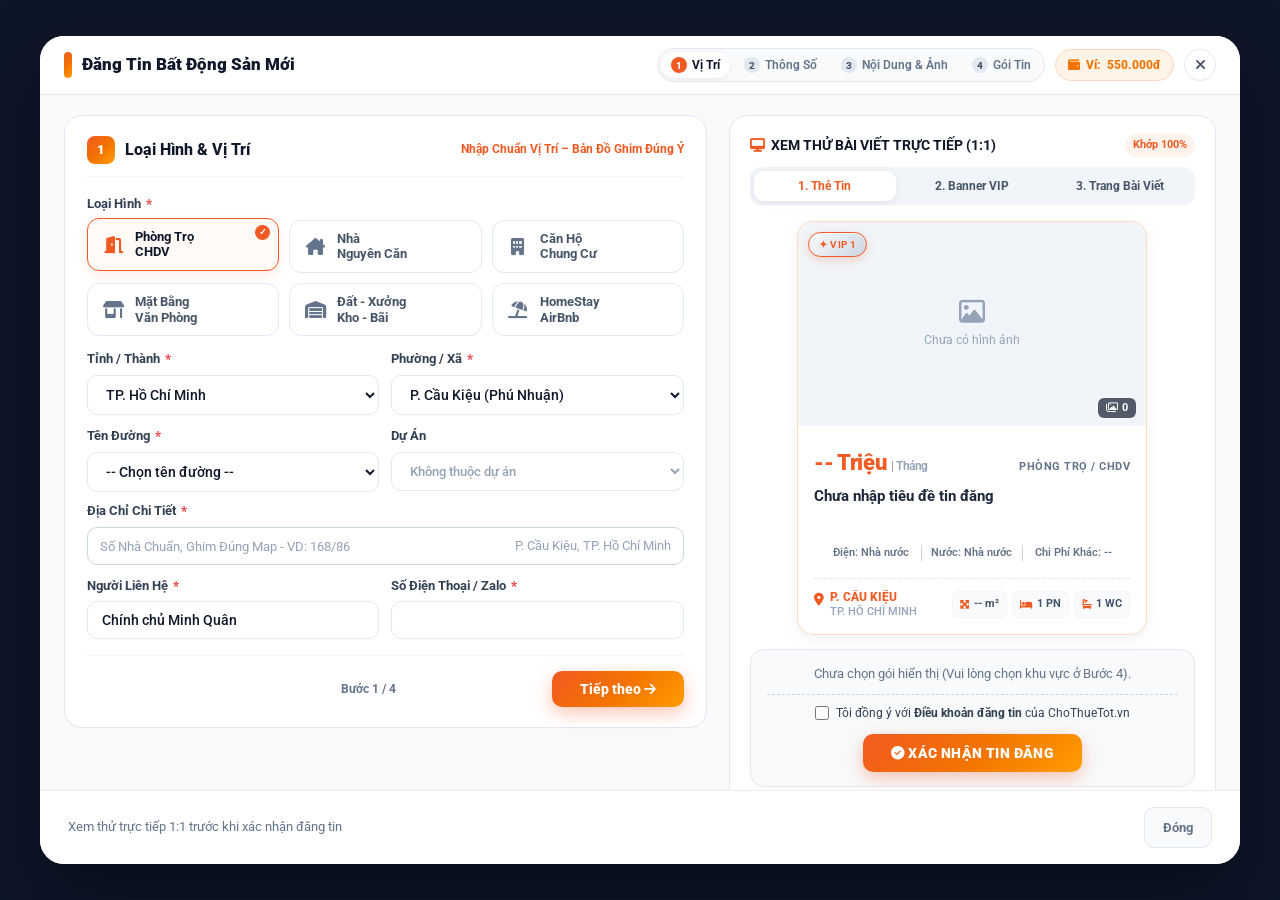
==== dang-tin-demo.html @ 1e586585 "Style Dự Án default option Không thuộc dự án as muted placeholder #94a3b8 matching Địa Chỉ Chi Tiết" ====
﻿<!DOCTYPE html>
<html lang="vi">
<head>
  <meta charset="UTF-8">
  <meta name="viewport" content="width=device-width, initial-scale=1.0">
  <title>Mẫu Khung Đăng Tin (Chờ Duyệt) — ChoThueTot.vn</title>
  <link rel="preconnect" href="https://fonts.googleapis.com">
  <link rel="preconnect" href="https://fonts.gstatic.com" crossorigin>
  <link href="https://fonts.googleapis.com/css2?family=Roboto:wght@400;500;700;900&display=swap" rel="stylesheet">
  <link rel="stylesheet" href="https://cdnjs.cloudflare.com/ajax/libs/font-awesome/6.5.2/css/all.min.css">
  <link rel="stylesheet" href="styles.css">
  <style>
    body {
      font-family: 'Roboto', sans-serif;
      background: #0f172a;
      min-height: 100vh;
    }
    /* Subtle, low-profile 4-step pills aligned on one single row with Wallet */
    .demo-header-row {
      padding: 12px 24px;
      background: #fff;
      display: flex;
      align-items: center;
      justify-content: space-between;
      gap: 16px;
      border-bottom: 1px solid #e2e8f0;
      flex-wrap: nowrap;
    }
    .demo-title-wrap {
      display: flex;
      align-items: center;
      gap: 10px;
      flex-shrink: 0;
    }
    .demo-header-right {
      display: flex;
      align-items: center;
      gap: 10px;
      flex-wrap: nowrap;
      margin-left: auto;
    }
    .subtle-stepper {
      display: inline-flex;
      align-items: center;
      gap: 4px;
      background: #f8fafc;
      padding: 3px;
      border-radius: 99px;
      border: 1px solid #e2e8f0;
    }
    .subtle-step-btn {
      border: none;
      background: transparent;
      color: #64748b;
      font-size: 11.5px;
      font-weight: 600;
      padding: 5px 10px;
      border-radius: 99px;
      cursor: pointer;
      white-space: nowrap;
      display: inline-flex;
      align-items: center;
      gap: 5px;
      transition: all 0.15s ease;
    }
    .subtle-step-btn:hover {
      color: #0f172a;
      background: #f1f5f9;
    }
    .subtle-step-btn.active {
      background: #ffffff;
      color: #0f172a;
      font-weight: 700;
      box-shadow: 0 1px 4px rgba(15, 23, 42, 0.08);
    }
    .subtle-step-btn .snum {
      width: 16px;
      height: 16px;
      border-radius: 50%;
      background: #e2e8f0;
      color: #475569;
      font-size: 10px;
      font-weight: 800;
      display: inline-flex;
      align-items: center;
      justify-content: center;
    }
    .subtle-step-btn.active .snum {
      background: var(--ctt-orange);
      color: #fff;
    }
    .demo-wallet-pill {
      background: #fff3e6;
      color: #f37201;
      padding: 6px 12px;
      border-radius: 99px;
      font-size: 12px;
      font-weight: 800;
      border: 1px solid #ffd6be;
      white-space: nowrap;
      display: inline-flex;
      align-items: center;
      gap: 6px;
    }
    .duration-reveal-box {
      display: none;
      margin-top: 14px;
      padding-top: 14px;
      border-top: 1px dashed #cbd5e1;
      animation: fadeSlideDown 0.22s ease;
    }
    .duration-reveal-box.is-visible {
      display: block;
    }
    .zone-hint-banner {
      margin-top: 12px;
      padding: 10px 14px;
      border-radius: 10px;
      background: #f8fafc;
      border: 1px dashed #cbd5e1;
      color: #64748b;
      font-size: 12px;
      text-align: center;
    }
    .util-unit {
      font-size: 10.5px;
      font-weight: 500;
      color: #64748b;
      margin-left: 2px;
    }
    .util-k-wrap {
      position: relative;
      display: flex;
      align-items: center;
    }
    .util-k-wrap .post-input {
      padding-right: 28px;
    }
    .util-k-suffix {
      position: absolute;
      right: 11px;
      font-size: 12.5px;
      font-weight: 800;
      color: var(--ctt-orange);
      pointer-events: none;
    }
    .check-section-box {
      padding: 12px;
      background: #f8fafc;
      border-radius: 12px;
      border: 1px solid #e2e8f0;
      margin-bottom: 12px;
    }
    .check-list-grid {
      display: grid;
      grid-template-columns: repeat(2, 1fr);
      gap: 8px 14px;
    }
    .check-list-item {
      display: flex;
      align-items: center;
      gap: 8px;
      font-size: 12.5px;
      font-weight: 500;
      color: #334155;
      cursor: pointer;
      user-select: none;
    }
    .check-list-item input[type="checkbox"] {
      width: 16px;
      height: 16px;
      accent-color: var(--ctt-orange);
      cursor: pointer;
      flex-shrink: 0;
    }
    .req-star {
      color: #ef4444;
      font-weight: 900;
      margin-left: 2px;
    }
    .post-input::placeholder {
      font-size: 11px;
      color: #94a3b8;
    }
    .addr-composite-box {
      display: flex;
      align-items: center;
      gap: 6px;
      width: 100%;
      padding: 0 12px;
      border-radius: 10px;
      border: 1.5px solid #cbd5e1;
      background: #fff;
      transition: border-color 0.2s, box-shadow 0.2s;
      cursor: text;
    }
    .addr-composite-box:focus-within {
      border-color: var(--ctt-orange);
      box-shadow: 0 0 0 3px rgba(241, 90, 34, 0.14);
    }
    .addr-composite-box input {
      border: none;
      outline: none;
      background: transparent;
      padding: 10px 0;
      font-family: inherit;
      font-size: 13.5px;
      color: #0f172a;
      flex: 1;
      min-width: 70px;
    }
    .addr-composite-box input::placeholder {
      font-size: 13px;
      color: #94a3b8;
      opacity: 1;
    }
    .addr-locked-suffix {
      font-size: 13px;
      color: #94a3b8;
      white-space: nowrap;
      overflow: hidden;
      text-overflow: ellipsis;
      user-select: none;
      pointer-events: none;
      flex-shrink: 1;
    }
    .addr-locked-suffix.has-prefix {
      color: #334155;
      font-weight: 500;
    }
    /* Luxury Nhãn Dán Selector & Card Badges */
    .sticker-3grid {
      display: grid;
      grid-template-columns: repeat(3, 1fr);
      gap: 10px;
      margin-top: 6px;
    }
    .sticker-card {
      padding: 10px 12px;
      border-radius: 12px;
      border: 1.5px solid #e2e8f0;
      background: #fff;
      cursor: pointer;
      text-align: left;
      transition: all 0.16s ease;
    }
    .sticker-card:hover { border-color: #cbd5e1; transform: translateY(-1px); }
    .sticker-card.selected {
      border-color: var(--ctt-orange);
      background: #fffaf5;
      box-shadow: 0 6px 14px rgba(241, 90, 34, 0.12);
    }
    .sticker-pill {
      display: inline-flex;
      align-items: center;
      gap: 5px;
      padding: 3px 9px;
      border-radius: 99px;
      font-size: 10px;
      font-weight: 800;
      letter-spacing: 0.3px;
    }
    .sticker-urgent,
    .sticker-hot,
    .sticker-promo {
      background: rgba(15, 23, 42, 0.74);
      backdrop-filter: blur(6px);
      color: #f8fafc;
      border: 1px solid rgba(255, 255, 255, 0.22);
    }
    .sticker-urgent i { color: var(--ctt-orange); }
    .sticker-hot i { color: var(--ctt-orange); }
    .sticker-promo i { color: var(--ctt-orange); }
    /* 4-Tier VIP Icon Hierarchy */
    .lc-vip-tag.tag-dacquyen {
      background: #000000 !important;
      color: var(--ctt-orange) !important;
      border: 1px solid rgba(241, 90, 34, 0.55);
      box-shadow: 0 4px 12px rgba(0, 0, 0, 0.35);
    }
    .lc-vip-tag.tag-vip1 {
      background: linear-gradient(135deg, #f8fafc 0%, #e2e8f0 52%, #cbd5e1 100%) !important;
      color: #f15a22 !important;
      border: 1.5px solid #f15a22;
      box-shadow: 0 3px 10px rgba(241, 90, 34, 0.24), inset 0 1px 0 rgba(255, 255, 255, 0.85);
    }
    .lc-vip-tag.tag-vip2 {
      background: linear-gradient(135deg, #f8fafc 0%, #e2e8f0 52%, #cbd5e1 100%) !important;
      color: #1e293b !important;
      border: 1.5px solid #fb923c;
      box-shadow: 0 3px 10px rgba(251, 146, 60, 0.18), inset 0 1px 0 rgba(255, 255, 255, 0.85);
    }
    .lc-vip-tag.tag-vip3 {
      background: linear-gradient(135deg, #f8fafc 0%, #e2e8f0 52%, #cbd5e1 100%) !important;
      color: #1e293b !important;
      border: 1px solid rgba(148, 163, 184, 0.85);
      box-shadow: 0 3px 10px rgba(15, 23, 42, 0.16), inset 0 1px 0 rgba(255, 255, 255, 0.85);
    }
    .vip-grad-text {
      background: linear-gradient(135deg, #ff7b3a 0%, #ffb732 100%);
      -webkit-background-clip: text;
      -webkit-text-fill-color: transparent;
      font-weight: 900;
    }
    .demo-utility-bar {
      display: grid !important;
      grid-template-columns: repeat(3, 1fr);
      align-items: center;
      text-align: center;
      gap: 0 !important;
      padding: 7px 6px !important;
    }
    .demo-utility-bar > span {
      display: flex;
      align-items: center;
      justify-content: center;
      padding: 0 6px;
      white-space: nowrap;
      overflow: hidden;
      text-overflow: ellipsis;
    }
    .demo-utility-bar > span:not(:last-child) {
      border-right: 1px solid #cbd5e1;
    }
    /* Polished Step 1 Category Cards (Phương án B: 6 thẻ 3x2 thanh thoát, bỏ vòng tròn bọc icon) */
    .post-cat-selector {
      display: grid !important;
      grid-template-columns: repeat(3, 1fr) !important;
      gap: 10px !important;
      margin-bottom: 14px !important;
    }
    .post-cat-btn {
      position: relative;
      display: flex !important;
      flex-direction: row !important;
      align-items: center !important;
      justify-content: flex-start !important;
      text-align: left !important;
      gap: 10px !important;
      border-radius: 12px !important;
      padding: 10px 13px !important;
      border: 1.5px solid #e2e8f0 !important;
      background: #ffffff !important;
      color: #475569 !important;
      font-size: 12.5px !important;
      font-weight: 700 !important;
      transition: all 0.16s ease !important;
      box-shadow: none !important;
    }
    .post-cat-btn:hover {
      border-color: #fdba74 !important;
      background: #fffaf5 !important;
      transform: translateY(-1px);
    }
    .post-cat-btn.active {
      background: #fffaf5 !important;
      border-color: var(--ctt-orange) !important;
      color: #0f172a !important;
      box-shadow: 0 4px 12px rgba(241, 90, 34, 0.12) !important;
    }
    .post-cat-btn.active::after {
      content: "✓";
      position: absolute;
      top: 6px;
      right: 8px;
      width: 15px;
      height: 15px;
      border-radius: 50%;
      background: var(--ctt-orange);
      color: #ffffff;
      font-size: 9px;
      font-weight: 900;
      display: inline-flex;
      align-items: center;
      justify-content: center;
    }
    .cat-icon-circle {
      display: inline-flex;
      align-items: center;
      justify-content: center;
      width: 24px;
      flex-shrink: 0;
      background: transparent !important;
      border: none !important;
      box-shadow: none !important;
    }
    .cat-icon-circle i {
      color: #64748b !important;
      font-size: 17px !important;
      transition: color 0.16s ease;
    }
    .post-cat-btn:hover .cat-icon-circle i,
    .post-cat-btn.active .cat-icon-circle i {
      color: var(--ctt-orange) !important;
    }
    /* Deposit 5 compact click pills inside equal 3-col grid */
    .deposit-5pills {
      display: flex;
      flex-wrap: wrap;
      gap: 4px;
    }
    .deposit-pill {
      padding: 5px 8px;
      border-radius: 8px;
      border: 1px solid #cbd5e1;
      background: #fff;
      color: #475569;
      font-size: 11px;
      font-weight: 700;
      cursor: pointer;
      transition: all 0.14s ease;
      line-height: 1.2;
    }
    .deposit-pill:hover { border-color: var(--ctt-orange); color: var(--ctt-orange); }
    .deposit-pill.active {
      background: var(--ctt-orange-soft);
      border-color: var(--ctt-orange);
      color: var(--ctt-orange);
    }
    /* Brand orange spec icons on Live Preview */
    .lc-card-specs i,
    .sv1-spec-pill i {
      color: var(--ctt-orange) !important;
    }
    .step-inline-error {
      display: none;
      margin-top: 12px;
      padding: 9px 12px;
      border-radius: 10px;
      background: #fef2f2;
      border: 1px solid #fecaca;
      color: #dc2626;
      font-size: 12px;
      font-weight: 700;
    }
    @keyframes fadeSlideDown {
      from { opacity: 0; transform: translateY(-6px); }
      to { opacity: 1; transform: translateY(0); }
    }
    @media (max-width: 1080px) {
      .demo-header-row { flex-wrap: wrap; }
      .demo-header-right { flex-wrap: wrap; }
    }
  </style>
</head>
<body>
  <div class="ctt-modal-backdrop is-open" id="postModalBackdrop" style="position:relative;min-height:100vh;padding:24px 16px;">
    <div class="ctt-modal-dialog" style="max-width:1200px;margin:0 auto;">

      <!-- HEADER: Only "Đăng Tin Bất Động Sản Mới" + 4 subtle steps aligned on same row with Wallet -->
      <div class="demo-header-row">
        <div class="demo-title-wrap">
          <div style="width:8px;height:26px;border-radius:4px;background:var(--ctt-grad-brand);"></div>
          <h3 style="font-size:17px;font-weight:900;color:#0f172a;margin:0;white-space:nowrap;">Đăng Tin Bất Động Sản Mới</h3>
        </div>

        <div class="demo-header-right">
          <div class="subtle-stepper" id="modalWizardTabs">
            <button type="button" class="subtle-step-btn active" onclick="goStep(1)"><span class="snum">1</span> Vị Trí</button>
            <button type="button" class="subtle-step-btn" onclick="goStep(2)"><span class="snum">2</span> Thông Số</button>
            <button type="button" class="subtle-step-btn" onclick="goStep(3)"><span class="snum">3</span> Nội Dung & Ảnh</button>
            <button type="button" class="subtle-step-btn" onclick="goStep(4)"><span class="snum">4</span> Gói Tin</button>
          </div>

          <div class="demo-wallet-pill tabular-nums">
            <i class="fa-solid fa-wallet"></i> Ví: <span>550.000đ</span>
          </div>

          <a href="index.html" title="Quay về trang chính" style="width:32px;height:32px;border-radius:50%;border:1px solid #e2e8f0;background:#fff;color:#475569;display:inline-flex;align-items:center;justify-content:center;text-decoration:none;font-size:14px;">
            <i class="fa-solid fa-xmark"></i>
          </a>
        </div>
      </div>

      <div class="ctt-modal-body" style="padding:20px 24px;">
        <div style="display:grid;grid-template-columns:1.32fr 1fr;gap:22px;align-items:start;">
          <!-- LEFT PANE: 4 CONCISE STEPS -->
          <div style="background:#fff;border-radius:18px;border:1px solid #e2e8f0;padding:20px 22px;min-height:430px;display:flex;flex-direction:column;justify-content:space-between;">

            <!-- STEP 1: VỊ TRÍ (TINH GỌN) -->
            <div class="modal-wizard-slide active" id="slide1">
              <div class="post-step-head">
                <div class="post-step-title">
                  <span class="step-circle">1</span>
                  <span>Loại Hình & Vị Trí</span>
                </div>
                <span style="font-size:11.5px;color:var(--ctt-orange);font-weight:700;">Nhập Chuẩn Vị Trí – Bản Đồ Ghim Đúng Ý</span>
              </div>

              <div class="post-field-label"><span>Loại Hình <span class="req-star">*</span></span></div>
              <div class="post-cat-selector">
                <button type="button" class="post-cat-btn active" onclick="pickCat('Phòng Trọ / CHDV', this)"><span class="cat-icon-circle"><i class="fa-solid fa-door-open"></i></span><span style="line-height:1.25;">Phòng Trọ<br>CHDV</span></button>
                <button type="button" class="post-cat-btn" onclick="pickCat('Nhà Nguyên Căn', this)"><span class="cat-icon-circle"><i class="fa-solid fa-house-chimney"></i></span><span style="line-height:1.25;">Nhà<br>Nguyên Căn</span></button>
                <button type="button" class="post-cat-btn" onclick="pickCat('Căn Hộ Chung Cư', this)"><span class="cat-icon-circle"><i class="fa-solid fa-building"></i></span><span style="line-height:1.25;">Căn Hộ<br>Chung Cư</span></button>
                <button type="button" class="post-cat-btn" onclick="pickCat('Mặt Bằng Văn Phòng', this)"><span class="cat-icon-circle"><i class="fa-solid fa-shop"></i></span><span style="line-height:1.25;">Mặt Bằng<br>Văn Phòng</span></button>
                <button type="button" class="post-cat-btn" onclick="pickCat('Đất - Xưởng, Kho - Bãi', this)"><span class="cat-icon-circle"><i class="fa-solid fa-warehouse"></i></span><span style="line-height:1.25;">Đất - Xưởng<br>Kho - Bãi</span></button>
                <button type="button" class="post-cat-btn" onclick="pickCat('HomeStay / AirBnb', this)"><span class="cat-icon-circle"><i class="fa-solid fa-umbrella-beach"></i></span><span style="line-height:1.25;">HomeStay<br>AirBnb</span></button>
              </div>

              <div style="display:grid;grid-template-columns:1fr 1fr;gap:12px;margin-bottom:10px;">
                <div>
                  <div class="post-field-label"><span>Tỉnh / Thành <span class="req-star">*</span></span></div>
                  <select id="dCity" class="post-input" onchange="onLocationChange()">
                    <option value="TP. Hồ Chí Minh">TP. Hồ Chí Minh</option>
                    <option value="TP. Hà Nội">TP. Hà Nội</option>
                  </select>
                </div>
                <div>
                  <div class="post-field-label"><span>Phường / Xã <span class="req-star">*</span></span></div>
                  <select id="dWard" class="post-input" onchange="onLocationChange(true)">
                    <option value="P. Cầu Kiệu">P. Cầu Kiệu (Phú Nhuận)</option>
                    <option value="P. Hòa Hưng">P. Hòa Hưng (Quận 10)</option>
                    <option value="P. Nhiêu Lộc">P. Nhiêu Lộc (Quận 3)</option>
                    <option value="P. Gia Định">P. Gia Định (Bình Thạnh)</option>
                  </select>
                </div>
                <div>
                  <div class="post-field-label"><span>Tên Đường <span class="req-star">*</span></span></div>
                  <select id="dStreet" class="post-input" onchange="onLocationChange()">
                    <option value="">-- Chọn tên đường --</option>
                  </select>
                </div>
                <div>
                  <div class="post-field-label"><span>Dự Án</span></div>
                  <select id="dProject" class="post-input" style="color:#94a3b8;font-size:13px;" onchange="this.style.color=this.value?'#0f172a':'#94a3b8';this.style.fontSize=this.value?'13.5px':'13px';onLocationChange()">
                    <option value="" style="color:#94a3b8;">Không thuộc dự án</option>
                    <option value="Vinhomes Central Park">Vinhomes Central Park</option>
                    <option value="Vinhomes Grand Park">Vinhomes Grand Park</option>
                    <option value="The Sun Avenue">The Sun Avenue</option>
                  </select>
                </div>
              </div>

              <div style="margin-bottom:12px;">
                <div class="post-field-label">
                  <span>Địa Chỉ Chi Tiết <span class="req-star">*</span></span>
                </div>
                <div class="addr-composite-box" onclick="document.getElementById('dAddress').focus()">
                  <input type="text" id="dAddress" value="" placeholder="Số Nhà Chuẩn, Ghim Đúng Map - VD: 168/86" onfocus="onAddressFocus()" oninput="onAddressInput(this.value)" onblur="onAddressBlur()">
                  <span id="dAddressSuffix" class="addr-locked-suffix"></span>
                </div>
              </div>

              <div style="display:grid;grid-template-columns:1fr 1fr;gap:12px;">
                <div>
                  <div class="post-field-label"><span>Người Liên Hệ <span class="req-star">*</span></span></div>
                  <input type="text" id="dHost" class="post-input" value="" oninput="renderPreview()">
                </div>
                <div>
                  <div class="post-field-label" style="display:flex;justify-content:space-between;align-items:center;">
                    <span>Số Điện Thoại / Zalo <span class="req-star">*</span></span>
                    <small id="dPhoneStatus" style="font-size:10.5px;font-weight:700;"></small>
                  </div>
                  <div style="position:relative;display:flex;align-items:center;">
                    <input type="tel" inputmode="numeric" maxlength="10" id="dPhone" class="post-input tabular-nums" style="padding-right:34px;" value="" oninput="sanitizeVnPhone(this)">
                    <span id="dPhoneValidIcon" style="position:absolute;right:12px;color:var(--ctt-orange);font-size:14px;font-weight:900;display:none;pointer-events:none;" aria-hidden="true"><i class="fa-solid fa-check"></i></span>
                  </div>
                </div>
              </div>
            </div>

            <!-- STEP 2: THÔNG SỐ (TINH GỌN) -->
            <div class="modal-wizard-slide" id="slide2">
              <div class="post-step-head">
                <div class="post-step-title">
                  <span class="step-circle">2</span>
                  <span>Thông Số & Chi Phí</span>
                </div>
                <span style="font-size:11.5px;color:var(--ctt-orange);font-weight:700;">Đúng Thông Số - Chuẩn Bảng Tính</span>
              </div>

              <div style="display:grid;grid-template-columns:repeat(3,1fr);gap:12px;margin-bottom:14px;align-items:start;">
                <div>
                  <div class="post-field-label"><span>Giá Thuê <small class="util-unit">(Triệu / Tháng)</small> <span class="req-star">*</span></span></div>
                  <input type="number" step="0.1" id="dPrice" class="post-input tabular-nums" value="" oninput="renderPreview()">
                </div>
                <div>
                  <div class="post-field-label"><span>Diện Tích <small class="util-unit">(m²)</small> <span class="req-star">*</span></span></div>
                  <input type="number" id="dArea" class="post-input tabular-nums" value="" oninput="renderPreview()">
                </div>
                <div>
                  <div class="post-field-label"><span>Tiền Cọc</span></div>
                  <select id="dDeposit" class="post-input" onchange="D.deposit=this.value;renderPreview()">
                    <option value="" selected hidden></option>
                    <option value="Miễn Cọc">Miễn Cọc</option>
                    <option value="1 Tháng">1 Tháng</option>
                    <option value="2 Tháng">2 Tháng</option>
                    <option value="3 Tháng">3 Tháng</option>
                    <option value="Thỏa Thuận">Thỏa Thuận</option>
                  </select>
                </div>
              </div>

              <div style="display:grid;grid-template-columns:1fr 1fr;gap:12px;margin-bottom:14px;">
                <div>
                  <div class="post-field-label"><span>Phòng Ngủ</span></div>
                  <select id="dBeds" class="post-input tabular-nums" onchange="D.beds=this.value;renderPreview()">
                    <option value="1 PN" selected>1 Phòng Ngủ</option>
                    <option value="2 PN">2 Phòng Ngủ</option>
                    <option value="3 PN">3 Phòng Ngủ</option>
                    <option value="4 PN">4 Phòng Ngủ</option>
                    <option value="5 PN">5 Phòng Ngủ</option>
                    <option value="6+ PN">6+ Phòng Ngủ</option>
                  </select>
                </div>
                <div>
                  <div class="post-field-label"><span>Nhà Vệ Sinh</span></div>
                  <select id="dBaths" class="post-input tabular-nums" onchange="D.baths=this.value;renderPreview()">
                    <option value="1 WC" selected>1 Nhà Vệ Sinh</option>
                    <option value="2 WC">2 Nhà Vệ Sinh</option>
                    <option value="3 WC">3 Nhà Vệ Sinh</option>
                    <option value="4 WC">4 Nhà Vệ Sinh</option>
                    <option value="5 WC">5 Nhà Vệ Sinh</option>
                    <option value="6+ WC">6+ Nhà Vệ Sinh</option>
                  </select>
                </div>
              </div>

              <div style="display:grid;grid-template-columns:repeat(3,1fr);gap:12px;padding:12px;background:#f8fafc;border-radius:12px;border:1px solid #e2e8f0;">
                <div>
                  <div class="post-field-label"><span><i class="fa-solid fa-bolt" style="color:var(--ctt-orange);"></i> Điện <small class="util-unit">(kWh)</small></span></div>
                  <input type="text" inputmode="decimal" id="dElec" class="post-input tabular-nums" value="" placeholder="Giá nhà nước (Để trống)" oninput="sanitizeNumericK(this)">
                </div>
                <div>
                  <div class="post-field-label"><span><i class="fa-solid fa-droplet" style="color:var(--ctt-orange);"></i> Nước <small class="util-unit">(Người)</small></span></div>
                  <input type="text" inputmode="decimal" id="dWater" class="post-input tabular-nums" value="" placeholder="Giá nhà nước (Để trống)" oninput="sanitizeNumericK(this)">
                </div>
                <div>
                  <div class="post-field-label"><span><i class="fa-solid fa-receipt" style="color:var(--ctt-orange);"></i> Trọn Gói Chi Phí Khác</span></div>
                  <input type="text" inputmode="decimal" id="dOtherCost" class="post-input tabular-nums" value="" oninput="sanitizeNumericK(this)">
                </div>
                <div>
                  <div class="post-field-label"><span><i class="fa-solid fa-wifi" style="color:var(--ctt-orange);"></i> Internet <small class="util-unit">(Phòng)</small></span></div>
                  <input type="text" inputmode="decimal" id="dInternet" class="post-input tabular-nums" value="" oninput="sanitizeNumericK(this)">
                </div>
                <div>
                  <div class="post-field-label"><span><i class="fa-solid fa-shirt" style="color:var(--ctt-orange);"></i> Giặt Sấy <small class="util-unit">(Người)</small></span></div>
                  <input type="text" inputmode="decimal" id="dLaundry" class="post-input tabular-nums" value="" oninput="sanitizeNumericK(this)">
                </div>
                <div>
                  <div class="post-field-label"><span><i class="fa-solid fa-trash-can" style="color:var(--ctt-orange);"></i> Thu Rác <small class="util-unit">(Phòng)</small></span></div>
                  <input type="text" inputmode="decimal" id="dTrash" class="post-input tabular-nums" value="" oninput="sanitizeNumericK(this)">
                </div>
                <div>
                  <div class="post-field-label"><span><i class="fa-solid fa-motorcycle" style="color:var(--ctt-orange);"></i> Phí Xe <small class="util-unit">(Xe / Người / Tháng)</small></span></div>
                  <input type="text" inputmode="decimal" id="dParking" class="post-input tabular-nums" value="" oninput="sanitizeNumericK(this)">
                </div>
                <div>
                  <div class="post-field-label"><span><i class="fa-solid fa-users" style="color:var(--ctt-orange);"></i> Giới Hạn <small class="util-unit">(Người / Phòng)</small></span></div>
                  <select id="dMaxPeople" class="post-input" onchange="onMaxPeopleChange(this.value)">
                    <option value="" selected hidden></option>
                    <option value="1">1 Người</option>
                    <option value="2">2 Người</option>
                    <option value="3">3 Người</option>
                    <option value="4">4 Người</option>
                    <option value="5">5 Người</option>
                  </select>
                </div>
                <div id="extraPersonFeeWrap" style="visibility:hidden;">
                  <div class="post-field-label"><span>Phụ Thu <small id="extraPersonNote" class="util-unit">(từ người thứ 2)</small></span></div>
                  <input type="text" inputmode="decimal" id="dExtraPerson" class="post-input tabular-nums" value="" oninput="sanitizeNumericK(this)">
                </div>
              </div>
            </div>

            <!-- STEP 3: TIÊU ĐỀ -> MÔ TẢ NGAY BÊN DƯỚI -> TIỆN ÍCH -> ẢNH -->
            <div class="modal-wizard-slide" id="slide3">
              <div class="post-step-head">
                <div class="post-step-title">
                  <span class="step-circle">3</span>
                  <span>Tiêu Đề, Mô Tả & Hình Ảnh</span>
                </div>
                <div style="display:flex;align-items:center;gap:8px;">
                  <span style="font-size:11.5px;color:var(--ctt-orange);font-weight:700;">Click Chọn Thông Minh, AI Viết Cực Đỉnh</span>
                  <button type="button" id="btnAiAutoWrite" onclick="aiWrite()" style="padding:4px 11px;border-radius:99px;border:1px solid var(--ctt-orange);background:var(--ctt-grad-brand);color:#ffffff;font-size:11px;font-weight:800;cursor:pointer;display:inline-flex;align-items:center;gap:5px;white-space:nowrap;">
                    <i class="fa-solid fa-wand-magic-sparkles"></i> <span>Click Ngay</span>
                  </button>
                </div>
              </div>

              <div style="margin-bottom:10px;">
                <div class="post-field-label" style="display:flex;justify-content:space-between;align-items:center;">
                  <span>Tiêu Đề <span class="req-star">*</span></span>
                  <small id="demoTitleCountLabel" class="tabular-nums" style="color:#64748b;font-weight:400;">0/70 ký tự</small>
                </div>
                <input type="text" id="dTitle" maxlength="70" class="post-input" value="" oninput="onManualContentEdit()">
              </div>

              <!-- MÔ TẢ ĐẶT NGAY PHÍA DƯỚI TIÊU ĐỀ -->
              <div style="margin-bottom:12px;">
                <div class="post-field-label"><span>Mô Tả Chi Tiết <span class="req-star">*</span></span></div>
                <textarea id="dDesc" rows="9" class="post-input" style="min-height:210px;line-height:1.55;resize:vertical;" oninput="onManualContentEdit()"></textarea>
              </div>

              <!-- 5 THÔNG SỐ BỔ SUNG: NỘI THẤT, SỐ TẦNG, HƯỚNG NHÀ, ĐƯỜNG VÀO, LỘ GIỚI -->
              <div style="padding:12px;background:#f8fafc;border-radius:12px;border:1px solid #e2e8f0;margin-bottom:12px;">
                <div style="display:grid;grid-template-columns:repeat(3,1fr);gap:10px;margin-bottom:10px;">
                  <div>
                    <div class="post-field-label"><span>Nội Thất</span></div>
                    <select id="dFurniture" class="post-input" onchange="D.furniture=this.value;renderPreview()">
                      <option value="" selected hidden></option>
                      <option value="Không Có">Không Có</option>
                      <option value="Cơ Bản">Cơ Bản</option>
                      <option value="Đầy Đủ">Đầy Đủ</option>
                    </select>
                  </div>
                  <div>
                    <div class="post-field-label"><span>Số Tầng</span></div>
                    <select id="dFloors" class="post-input tabular-nums" onchange="renderPreview()">
                      <option value="" selected hidden></option>
                      <option value="1 Tầng">1 Tầng</option>
                      <option value="2 Tầng">2 Tầng</option>
                      <option value="3 Tầng">3 Tầng</option>
                      <option value="4 Tầng">4 Tầng</option>
                      <option value="5 Tầng">5 Tầng</option>
                      <option value="6+ Tầng">6+ Tầng</option>
                    </select>
                  </div>
                  <div>
                    <div class="post-field-label"><span>Hướng Nhà</span></div>
                    <select id="dDirection" class="post-input" onchange="renderPreview()">
                      <option value="" selected hidden></option>
                      <option value="Đông">Đông</option>
                      <option value="Tây">Tây</option>
                      <option value="Nam">Nam</option>
                      <option value="Bắc">Bắc</option>
                      <option value="Đông Bắc">Đông Bắc</option>
                      <option value="Đông Nam">Đông Nam</option>
                      <option value="Tây Bắc">Tây Bắc</option>
                      <option value="Tây Nam">Tây Nam</option>
                    </select>
                  </div>
                </div>
                <div style="display:grid;grid-template-columns:1fr 1fr;gap:10px;">
                  <div>
                    <div class="post-field-label"><span>Mặt Tiền - Lộ Giới Hiện Hữu <small class="util-unit">(m²)</small></span></div>
                    <input type="text" inputmode="decimal" id="dFrontageRoad" class="post-input tabular-nums" value="" oninput="sanitizeNumericUnit(this, 'm²')">
                  </div>
                  <div>
                    <div class="post-field-label"><span>Đường Vào Nhà <small class="util-unit">(m²)</small></span></div>
                    <input type="text" inputmode="decimal" id="dRoadAccess" class="post-input tabular-nums" value="" oninput="sanitizeNumericUnit(this, 'm²')">
                  </div>
                </div>
              </div>

              <!-- HÌNH ẢNH (TỐI THIỂU 4 - TỐI ĐA 9 HÌNH) & VIDEO (KHÔNG BẮT BUỘC) -->
              <div style="margin-bottom:12px;">
                <div class="post-field-label" style="display:flex;justify-content:space-between;align-items:center;">
                  <span>Hình Ảnh <span class="req-star">*</span></span>
                  <small id="demoPhotoCountLabel" class="tabular-nums" style="color:#64748b;font-weight:400;">0/9 hình</small>
                </div>
                <label for="dPhotoFileInput" style="display:flex;align-items:center;justify-content:center;gap:8px;padding:12px;border:1.5px dashed #cbd5e1;border-radius:10px;background:#f8fafc;color:#475569;font-size:12.5px;font-weight:700;cursor:pointer;margin-bottom:8px;">
                  <i class="fa-solid fa-cloud-arrow-up" style="color:var(--ctt-orange);font-size:16px;"></i>
                  <span>Tải Ảnh Thực Tế Từ Máy (Bấm Chọn Ảnh Bìa)</span>
                  <input type="file" id="dPhotoFileInput" accept="image/*" multiple style="display:none;" onchange="handleDemoPhotoUpload(this)">
                </label>
                <div class="post-photo-manager" id="demoPhotos"></div>
              </div>

              <div style="margin-bottom:12px;">
                <div class="post-field-label"><span>Video Thực Tế <small class="util-unit">(Không Bắt Buộc)</small></span></div>
                <label for="dVideoFileInput" style="display:flex;align-items:center;justify-content:center;gap:8px;padding:10px 12px;border:1.5px dashed #cbd5e1;border-radius:10px;background:#f8fafc;color:#475569;font-size:12.5px;font-weight:700;cursor:pointer;">
                  <i class="fa-solid fa-video" style="color:var(--ctt-orange);font-size:15px;"></i>
                  <span id="demoVideoLabel">Tải Video Ngắn Từ Máy (MP4, MOV)</span>
                  <input type="file" id="dVideoFileInput" accept="video/*" style="display:none;" onchange="handleDemoVideoUpload(this)">
                </label>
              </div>

              <!-- TIỆN ÍCH (CHECKBOX LIST) -->
              <div class="check-section-box">
                <div class="post-field-label" style="margin-bottom:8px;"><span>Tiện Ích</span></div>
                <div class="check-list-grid">
                  <div>
                    <label class="check-list-item">
                      <input type="checkbox" id="chkSchool" onchange="toggleSchoolCode(this.checked)">
                      <span>Trường Học <small class="util-unit">(Ghi Mã/Ký Hiệu Trường)</small></span>
                    </label>
                    <div id="schoolCodeWrap" style="display:none;margin-top:6px;padding-left:24px;">
                      <input type="text" id="dSchoolCode" class="post-input" style="padding:7px 10px;font-size:12.5px;" placeholder="Nhập Mã / Ký Hiệu Trường..." oninput="renderPreview()">
                    </div>
                  </div>
                  <label class="check-list-item"><input type="checkbox" class="util-chk" value="Chợ / Siêu Thị" onchange="renderPreview()"><span>Chợ / Siêu Thị</span></label>
                  <label class="check-list-item"><input type="checkbox" class="util-chk" value="Bệnh Viện / Y Tế" onchange="renderPreview()"><span>Bệnh Viện / Y Tế</span></label>
                  <label class="check-list-item"><input type="checkbox" class="util-chk" value="Công Viên" onchange="renderPreview()"><span>Công Viên</span></label>
                  <label class="check-list-item"><input type="checkbox" class="util-chk" value="Xe Bus" onchange="renderPreview()"><span>Xe Bus</span></label>
                  <label class="check-list-item"><input type="checkbox" class="util-chk" value="Bank / ATM" onchange="renderPreview()"><span>Bank / ATM</span></label>
                </div>
              </div>

              <!-- DỊCH VỤ (CHECKBOX LIST) -->
              <div class="check-section-box" style="margin-bottom:0;">
                <div class="post-field-label" style="margin-bottom:8px;"><span>Dịch Vụ</span></div>
                <div class="check-list-grid">
                  <label class="check-list-item"><input type="checkbox" class="svc-chk" value="Nhà Xe / Hầm Xe Rộng" onchange="renderPreview()"><span>Nhà Xe / Hầm Xe Rộng</span></label>
                  <label class="check-list-item"><input type="checkbox" class="svc-chk" value="Khu Giặt / Phơi / Sấy" onchange="renderPreview()"><span>Khu Giặt / Phơi / Sấy</span></label>
                  <label class="check-list-item"><input type="checkbox" class="svc-chk" value="Bảo Vệ / Camera An Ninh" onchange="renderPreview()"><span>Bảo Vệ / Camera An Ninh</span></label>
                  <label class="check-list-item"><input type="checkbox" class="svc-chk" value="Hệ Thống PCCC" onchange="renderPreview()"><span>Hệ Thống PCCC</span></label>
                  <label class="check-list-item"><input type="checkbox" class="svc-chk" value="Thang Máy" onchange="renderPreview()"><span>Thang Máy</span></label>
                  <label class="check-list-item"><input type="checkbox" class="svc-chk" value="Quản Lý / Kiểm Tra Khu Vực Chung" onchange="renderPreview()"><span>Quản Lý / Kiểm Tra Khu Vực Chung</span></label>
                </div>
              </div>
            </div>

            <!-- STEP 4: CHỌN 1/6 KHU VỰC -> MỚI HIỂN THỊ CHỌN SỐ NGÀY -->
            <div class="modal-wizard-slide" id="slide4">
              <div class="post-step-head">
                <div class="post-step-title">
                  <span class="step-circle">4</span>
                  <span>Chọn Gói Hiển Thị</span>
                </div>
                <span style="font-size:11.5px;color:var(--ctt-orange);font-weight:700;">Khuyến Mãi Ngập Tràn, Deal Ngàn Ưu Đãi</span>
              </div>

              <div class="post-field-label"><span>Chọn 1 Trong 6 Khu Vực <span class="req-star">*</span></span></div>
              <div class="post-zone-clean-grid" id="demoZonesGrid"></div>

              <div id="zonePickHint" class="zone-hint-banner">
                <i class="fa-regular fa-hand-pointer"></i> Bấm chọn 1 trong 6 khu vực phía trên để hiện tùy chọn số ngày hiển thị.
              </div>

              <!-- HIDDEN UNTIL USER CLICKS 1 OF 6 ZONES -->
              <div id="durationSectionWrap" class="duration-reveal-box">
                <div class="post-field-label"><span>Chọn Số Ngày Hiển Thị <span class="req-star">*</span></span></div>
                <div class="post-duration-4grid" id="demoDurationGrid"></div>

                <div id="stickerSectionWrap" style="margin-top:14px;">
                  <div class="post-field-label" style="display:flex;justify-content:space-between;align-items:center;">
                    <span>Nhãn Dán <small class="util-unit">(Không Bắt Buộc • 1.000đ/ngày)</small></span>
                    <small id="stickerPriceHint" class="tabular-nums" style="color:var(--ctt-orange);font-weight:700;"></small>
                  </div>
                  <div class="sticker-3grid" id="demoStickerGrid"></div>
                </div>
              </div>
            </div>

            <!-- Inline Validation Banner -->
            <div id="stepValidationError" class="step-inline-error"></div>

            <!-- Bottom Navigation -->
            <div style="margin-top:16px;padding-top:14px;border-top:1px solid #f1f5f9;display:flex;align-items:center;justify-content:space-between;">
              <button type="button" class="hsp-btn-reset" id="btnPrev" onclick="stepMove(-1)" style="visibility:hidden;">
                <i class="fa-solid fa-arrow-left"></i> Quay lại
              </button>
              <span style="font-size:12px;font-weight:700;color:#64748b;" id="stepCounter">Bước 1 / 4</span>
              <button type="button" class="hsp-btn-apply" id="btnNext" onclick="stepMove(1)">
                Tiếp theo <i class="fa-solid fa-arrow-right"></i>
              </button>
            </div>
          </div>

          <!-- RIGHT PANE: EXACT 1:1 LIVE PREVIEW STUDIO (3 TABS: CARD / SV1 / ARTICLE) -->
          <div style="background:#fff;padding:18px 20px;border-radius:18px;border:1px solid #e2e8f0;">
            <div style="display:flex;align-items:center;justify-content:space-between;margin-bottom:10px;">
              <strong style="font-size:13.5px;color:#0f172a;">
                <i class="fa-solid fa-desktop" style="color:var(--ctt-orange);margin-right:6px;"></i>XEM THỬ BÀI VIẾT TRỰC TIẾP (1:1)
              </strong>
              <span style="font-size:11px;font-weight:700;color:var(--ctt-orange);background:var(--ctt-orange-soft);padding:3px 8px;border-radius:99px;">Khớp 100%</span>
            </div>

            <div class="post-preview-tabs">
              <button type="button" class="post-prev-tab active" onclick="switchPrevTab('card', this)">1. Thẻ Tin</button>
              <button type="button" class="post-prev-tab" onclick="switchPrevTab('sv1', this)">2. Banner VIP</button>
              <button type="button" class="post-prev-tab" onclick="switchPrevTab('detail', this)">3. Trang Bài Viết</button>
            </div>

            <div id="demoLivePreviewBox"></div>

            <!-- TỔNG TIỀN & XÁC NHẬN ĐIỀU KHOẢN NGAY DƯỚI KHUNG XEM THỬ -->
            <div id="previewCheckoutBox" style="margin-top:14px;padding:14px 16px;border-radius:14px;background:#f8fafc;border:1px solid #e2e8f0;">
              <div id="previewPriceBreakdown" style="font-size:12.5px;color:#475569;line-height:1.6;">
                <div style="text-align:center;color:#64748b;">Chưa chọn gói hiển thị (Vui lòng chọn khu vực ở Bước 4).</div>
              </div>
              <label style="display:flex;align-items:center;justify-content:center;gap:7px;margin-top:10px;padding-top:10px;border-top:1px dashed #cbd5e1;font-size:11.5px;color:#334155;cursor:pointer;white-space:nowrap;">
                <input type="checkbox" id="agreePostTerms" style="width:14px;height:14px;accent-color:var(--ctt-orange);cursor:pointer;flex-shrink:0;">
                <span>Tôi đồng ý với <strong>Điều khoản đăng tin</strong> của ChoThueTot.vn</span>
              </label>
              <div style="margin-top:12px;text-align:center;">
                <button type="button" class="hsp-btn-apply" style="padding:11px 28px;font-weight:900;letter-spacing:0.4px;" onclick="confirmSubmitDemoPost()">
                  <i class="fa-solid fa-check-circle"></i> XÁC NHẬN TIN ĐĂNG
                </button>
              </div>
            </div>
          </div>
        </div>
      </div>

      <div class="ctt-modal-footer">
        <div id="demoSummaryText" style="font-size:12.5px;color:#64748b;">Xem thử trực tiếp 1:1 trước khi xác nhận đăng tin</div>
        <div style="display:flex;gap:10px;">
          <a href="index.html" class="hsp-btn-reset" style="text-decoration:none;display:inline-flex;align-items:center;">Đóng</a>
        </div>
      </div>
    </div>
  </div>

  <script>
    const ZONES = [
      { id: 1, name: "Banner Đặc Quyền", badge: "✦ ĐẶC QUYỀN", badgeClass: "tag-dacquyen", useGradText: false, zoneClass: "zone-spotlight", rate: 50000, desc: "Top đầu trang chủ" },
      { id: 2, name: "TOP 1 Hiển Thị", badge: "✦ VIP 1", badgeClass: "tag-vip1", useGradText: false, zoneClass: "zone-spotlight", rate: 35000, desc: "Spotlight nổi bật" },
      { id: 3, name: "TOP 2 Nổi Bật", badge: "• VIP 2", badgeClass: "tag-vip2", useGradText: false, zoneClass: "zone-featured", rate: 25000, desc: "Featured ưu tiên" },
      { id: 5, name: "TOP 3 Hiệu Quả", badge: "VIP 3", badgeClass: "tag-vip3", useGradText: false, zoneClass: "zone-prime", rate: 15000, desc: "Prime tiết kiệm" },
      { id: 4, name: "Tin Cơ Bản", badge: "", badgeClass: "", useGradText: false, zoneClass: "", rate: 1000, desc: "Lên bản đồ chuẩn" },
      { id: 13, name: "Đăng Tin Miễn Phí", badge: "", badgeClass: "", useGradText: false, zoneClass: "", rate: 0, desc: "Không lên bản đồ" }
    ];
    const DURATIONS = [
      { days: 3, label: "3 ngày", off: 0 },
      { days: 7, label: "7 ngày", off: 5 },
      { days: 15, label: "15 ngày", off: 10 },
      { days: 30, label: "30 ngày", off: 20 }
    ];
    const D = {
      step: 1,
      previewTab: "card",
      cat: "Phòng Trọ / CHDV",
      beds: "1 PN",
      baths: "1 WC",
      deposit: "",
      furniture: "",
      houseNumber: "",
      isEditingAddress: false,
      selectedZoneId: null,
      selectedDays: 7,
      aiAutoSync: false,
      selectedSticker: null, // "urgent" | "hot" | "promo" | null
      coverIdx: 0,
      photos: []
    };

    function showStepError(msg) {
      const box = document.getElementById("stepValidationError");
      if (!box) return;
      if (msg) {
        box.textContent = msg;
        box.style.display = "block";
      } else {
        box.textContent = "";
        box.style.display = "none";
      }
    }

    function validateStepBeforeNext(stepNum) {
      if (stepNum === 1) {
        const street = (document.getElementById("dStreet")?.value || "").trim();
        const house = (D.houseNumber || "").trim();
        const host = (document.getElementById("dHost")?.value || "").trim();
        const phone = (document.getElementById("dPhone")?.value || "").trim();
        if (!street) {
          showStepError("Vui lòng chọn Tên Đường trước khi qua Bước 2.");
          document.getElementById("dStreet")?.focus();
          return false;
        }
        if (!house) {
          showStepError("Vui lòng nhập Địa Chỉ Chi Tiết (số nhà) trước khi qua Bước 2.");
          document.getElementById("dAddress")?.focus();
          return false;
        }
        if (!host) {
          showStepError("Vui lòng nhập Tên Người Liên Hệ.");
          document.getElementById("dHost")?.focus();
          return false;
        }
        if (!/^0(3|5|7|8|9)\d{8}$/.test(phone)) {
          showStepError("Vui lòng nhập đúng Số Điện Thoại / Zalo Việt Nam (10 số, bắt đầu 03/05/07/08/09).");
          document.getElementById("dPhone")?.focus();
          return false;
        }
      } else if (stepNum === 2) {
        const price = parseFloat(document.getElementById("dPrice")?.value || "0");
        const area = parseFloat(document.getElementById("dArea")?.value || "0");
        if (!price || price <= 0) {
          showStepError("Vui lòng nhập Giá Thuê (Triệu/Tháng) hợp lệ trước khi qua Bước 3.");
          document.getElementById("dPrice")?.focus();
          return false;
        }
        if (!area || area < 5) {
          showStepError("Vui lòng nhập Diện Tích (≥ 5 m²) trước khi qua Bước 3.");
          document.getElementById("dArea")?.focus();
          return false;
        }
      } else if (stepNum === 3) {
        const title = (document.getElementById("dTitle")?.value || "").trim();
        const desc = (document.getElementById("dDesc")?.value || "").trim();
        if (title.length < 10) {
          showStepError("Vui lòng nhập Tiêu Đề (hoặc bấm 'Click Ngay' để AI viết) trước khi qua Bước 4.");
          document.getElementById("dTitle")?.focus();
          return false;
        }
        if (desc.length < 15) {
          showStepError("Vui lòng nhập Mô Tả Chi Tiết (hoặc bấm 'Click Ngay') trước khi qua Bước 4.");
          document.getElementById("dDesc")?.focus();
          return false;
        }
        if (D.photos.length < 4) {
          showStepError(`Vui lòng tải lên tối thiểu 4 hình ảnh thực tế (hiện có ${D.photos.length}/9 hình).`);
          return false;
        }
      }
      showStepError("");
      return true;
    }

    function goStep(n) {
      const target = Math.max(1, Math.min(4, n));
      if (target > D.step) {
        for (let s = D.step; s < target; s++) {
          if (!validateStepBeforeNext(s)) {
            if (s !== D.step) {
              D.step = s;
              break;
            }
            return;
          }
        }
      } else {
        showStepError("");
      }
      D.step = target;
      for (let i = 1; i <= 4; i++) {
        document.getElementById("slide" + i)?.classList.toggle("active", i === D.step);
      }
      document.querySelectorAll("#modalWizardTabs .subtle-step-btn").forEach((b, idx) => {
        b.classList.toggle("active", idx + 1 === D.step);
      });
      document.getElementById("btnPrev").style.visibility = D.step === 1 ? "hidden" : "visible";
      document.getElementById("stepCounter").textContent = `Bước ${D.step} / 4`;
      const nextBtn = document.getElementById("btnNext");
      nextBtn.style.visibility = D.step === 4 ? "hidden" : "visible";
      nextBtn.innerHTML = `Tiếp theo <i class="fa-solid fa-arrow-right"></i>`;
    }

    function sanitizeVnPhone(inputEl) {
      const digits = (inputEl.value || "").replace(/\D/g, "").slice(0, 10);
      inputEl.value = digits;
      const isValid = /^0(3|5|7|8|9)\d{8}$/.test(digits);
      const statusEl = document.getElementById("dPhoneStatus");
      const iconEl = document.getElementById("dPhoneValidIcon");
      if (iconEl) iconEl.style.display = isValid ? "inline-flex" : "none";
      if (statusEl) {
        if (!digits || isValid) {
          statusEl.textContent = "";
        } else {
          statusEl.textContent = "10 số (03/05/07/08/09)";
          statusEl.style.color = "#dc2626";
        }
      }
      renderPreview();
    }

    function initContactFromAccount() {
      const hostEl = document.getElementById("dHost");
      if (!hostEl) return;
      let accountName = "Chính chủ Minh Quân";
      try {
        const raw = localStorage.getItem("ctt_auth_session") || sessionStorage.getItem("ctt_auth_session");
        if (raw) {
          const parsed = JSON.parse(raw);
          if (parsed && parsed.isLoggedIn && parsed.displayName) {
            accountName = parsed.displayName;
          }
        }
      } catch (_) {}
      hostEl.value = accountName;
    }

    function stepMove(dir) {
      goStep(D.step + dir);
    }

    const STREETS_BY_WARD = {
      "P. Cầu Kiệu": ["Phan Xích Long", "Hoa Sứ", "Hoa Phượng", "Trường Sa", "Phan Đăng Lưu"],
      "P. Hòa Hưng": ["Cách Mạng Tháng 8", "Sư Vạn Hạnh", "Tô Hiến Thành", "Thành Thái"],
      "P. Nhiêu Lộc": ["Lê Văn Sỹ", "Trần Quốc Thảo", "Hoàng Sa", "Lý Chính Thắng"],
      "P. Gia Định": ["Nguyễn Hữu Cảnh", "Điện Biên Phủ", "Phan Văn Trị", "Bạch Đằng"]
    };

    function populateStreets() {
      const ward = document.getElementById("dWard")?.value || "P. Cầu Kiệu";
      const streetEl = document.getElementById("dStreet");
      if (!streetEl) return;
      const list = STREETS_BY_WARD[ward] || ["Phan Xích Long", "Lê Văn Sỹ"];
      const prev = streetEl.value;
      streetEl.innerHTML = `<option value="">-- Chọn tên đường --</option>` +
        list.map((s) => `<option value="${s}">${s}</option>`).join("");
      if (list.includes(prev)) streetEl.value = prev;
    }

    function getLockedSuffix() {
      const city = document.getElementById("dCity")?.value || "";
      const ward = document.getElementById("dWard")?.value || "";
      const street = document.getElementById("dStreet")?.value || "";
      const project = document.getElementById("dProject")?.value || "";
      const parts = [];
      if (street) parts.push(street);
      if (project) parts.push(project);
      if (ward) parts.push(ward);
      if (city) parts.push(city);
      return parts.join(", ");
    }

    function buildFullAddress() {
      const prefix = (D.houseNumber || "").trim();
      const street = document.getElementById("dStreet")?.value || "";
      const project = document.getElementById("dProject")?.value || "";
      const ward = document.getElementById("dWard")?.value || "";
      const city = document.getElementById("dCity")?.value || "";

      const front = [prefix, street].filter(Boolean).join(" ");
      const tail = [project, ward, city].filter(Boolean).join(", ");
      if (front && tail) return `${front}, ${tail}`;
      return front || tail;
    }

    function mergeFullAddressNow() {
      const addrEl = document.getElementById("dAddress");
      const suffixEl = document.getElementById("dAddressSuffix");
      const hasPrefix = Boolean((D.houseNumber || "").trim());
      if (hasPrefix && addrEl) {
        addrEl.value = buildFullAddress();
        if (suffixEl) suffixEl.textContent = "";
      }
      renderPreview();
    }

    function syncAddressDisplay() {
      const addrEl = document.getElementById("dAddress");
      const suffixEl = document.getElementById("dAddressSuffix");
      const suffix = getLockedSuffix();
      const hasPrefix = Boolean((D.houseNumber || "").trim());
      if (!D.isEditingAddress && hasPrefix && addrEl) {
        addrEl.value = buildFullAddress();
        if (suffixEl) suffixEl.textContent = "";
      } else if (suffixEl) {
        suffixEl.textContent = suffix ? (hasPrefix ? `, ${suffix}` : suffix) : "";
        suffixEl.classList.toggle("has-prefix", hasPrefix);
      }
      renderPreview();
    }

    function onLocationChange(wardChanged = false) {
      if (wardChanged) populateStreets();
      syncAddressDisplay();
    }

    function onAddressFocus() {
      clearTimeout(D.addrMergeTimer);
      D.isEditingAddress = true;
      const addrEl = document.getElementById("dAddress");
      if (addrEl) addrEl.value = D.houseNumber || "";
      syncAddressDisplay();
    }

    function onAddressInput(val) {
      D.isEditingAddress = true;
      D.houseNumber = val;
      syncAddressDisplay();
      clearTimeout(D.addrMergeTimer);
      if ((val || "").trim()) {
        D.addrMergeTimer = setTimeout(() => {
          D.isEditingAddress = false;
          mergeFullAddressNow();
        }, 1500);
      }
    }

    function onAddressBlur() {
      clearTimeout(D.addrMergeTimer);
      D.isEditingAddress = false;
      syncAddressDisplay();
    }

    function pickCat(val, btn) {
      D.cat = val;
      btn.parentElement.querySelectorAll(".post-cat-btn").forEach((b) => b.classList.remove("active"));
      btn.classList.add("active");
      renderPreview();
    }

    function toggleDeposit(val, btn) {
      const wasActive = btn.classList.contains("active");
      btn.parentElement.querySelectorAll(".deposit-pill").forEach((b) => b.classList.remove("active"));
      if (wasActive) {
        D.deposit = "";
      } else {
        btn.classList.add("active");
        D.deposit = val;
      }
      renderPreview();
    }

    function renderPhotos() {
      const el = document.getElementById("demoPhotos");
      const countLbl = document.getElementById("demoPhotoCountLabel");
      if (countLbl) {
        countLbl.textContent = `${D.photos.length}/9 hình`;
      }
      if (!D.photos.length) {
        el.innerHTML = `<div style="grid-column:1/-1;font-size:11.5px;color:#94a3b8;text-align:center;padding:6px 0;">Chưa có hình ảnh nào được tải lên.</div>`;
        return;
      }
      el.innerHTML = D.photos.map((src, i) => `
        <div onclick="D.coverIdx=${i};renderPhotos();renderPreview();" style="position:relative;border-radius:10px;overflow:hidden;height:68px;cursor:pointer;border:2px solid ${i===D.coverIdx?'var(--ctt-orange)':'#e2e8f0'};">
          <img src="${src}" style="width:100%;height:100%;object-fit:cover;">
          ${i===D.coverIdx?'<span style="position:absolute;bottom:3px;left:3px;background:var(--ctt-orange);color:#fff;font-size:9px;font-weight:800;padding:1px 5px;border-radius:4px;">Bìa</span>':''}
          <button type="button" onclick="removeDemoPhoto(${i}, event)" title="Xóa ảnh" style="position:absolute;top:3px;right:3px;width:18px;height:18px;border-radius:50%;border:none;background:rgba(15,23,42,0.75);color:#fff;font-size:10px;line-height:1;cursor:pointer;">×</button>
        </div>
      `).join("");
    }

    function removeDemoPhoto(idx, e) {
      if (e) e.stopPropagation();
      D.photos.splice(idx, 1);
      if (D.coverIdx >= D.photos.length) D.coverIdx = Math.max(0, D.photos.length - 1);
      renderPhotos();
      renderPreview();
    }

    function handleDemoVideoUpload(input) {
      const file = input.files && input.files[0];
      const lbl = document.getElementById("demoVideoLabel");
      if (lbl) {
        lbl.textContent = file ? `Đã chọn video: ${file.name}` : "Tải Video Ngắn Từ Máy (MP4, MOV)";
      }
    }

    function handleDemoPhotoUpload(input) {
      const files = Array.from(input.files || []);
      if (!files.length) return;
      const remaining = Math.max(0, 9 - D.photos.length);
      if (remaining === 0) {
        alert("Chỉ được tải tối đa 9 hình ảnh.");
        input.value = "";
        return;
      }
      files.slice(0, remaining).forEach((file) => {
        const reader = new FileReader();
        reader.onload = (e) => {
          if (D.photos.length < 9) {
            D.photos.push(e.target.result);
            renderPhotos();
            renderPreview();
          }
        };
        reader.readAsDataURL(file);
      });
      input.value = "";
    }

    function buildAiDraft() {
      const city = document.getElementById("dCity")?.value || "";
      const ward = document.getElementById("dWard")?.value || "";
      const street = document.getElementById("dStreet")?.value || "";
      const project = document.getElementById("dProject")?.value || "";
      const fullAddr = buildFullAddress() || [street, project, ward, city].filter(Boolean).join(", ");
      const area = (document.getElementById("dArea")?.value || "").trim();
      const price = (document.getElementById("dPrice")?.value || "").trim();
      const furn = document.getElementById("dFurniture")?.value || "";
      const floors = document.getElementById("dFloors")?.value || "";
      const dir = document.getElementById("dDirection")?.value || "";
      const frontage = (document.getElementById("dFrontageRoad")?.value || "").trim();
      const road = (document.getElementById("dRoadAccess")?.value || "").trim();
      const host = (document.getElementById("dHost")?.value || "").trim();
      const phone = (document.getElementById("dPhone")?.value || "").trim();

      const elec = (document.getElementById("dElec")?.value || "").trim();
      const water = (document.getElementById("dWater")?.value || "").trim();
      const otherCost = (document.getElementById("dOtherCost")?.value || "").trim();
      const internet = (document.getElementById("dInternet")?.value || "").trim();
      const laundry = (document.getElementById("dLaundry")?.value || "").trim();
      const trash = (document.getElementById("dTrash")?.value || "").trim();
      const parking = (document.getElementById("dParking")?.value || "").trim();
      const maxPeople = document.getElementById("dMaxPeople")?.value || "";
      const extraPerson = (document.getElementById("dExtraPerson")?.value || "").trim();

      const utils = Array.from(document.querySelectorAll(".util-chk:checked")).map((c) => c.value);
      if (document.getElementById("chkSchool")?.checked) {
        const sc = (document.getElementById("dSchoolCode")?.value || "").trim();
        utils.unshift(sc ? `gần Trường học (${sc})` : "gần Trường học");
      }
      const svcs = Array.from(document.querySelectorAll(".svc-chk:checked")).map((c) => c.value);

      // 1. Tiêu đề chuẩn SEO thu hút click (giàu từ khóa địa phương & điểm nhấn giá trị)
      const locFocus = project || (street ? `Đường ${street}` : ward);
      const highlightSpec = [
        area ? `${area}m²` : "",
        furn && furn !== "Không Có" ? `Nội Thất ${furn}` : "",
        D.beds !== "1 PN" ? D.beds : ""
      ].filter(Boolean).join(" ");
      const seoTitle = [
        `Cho Thuê ${D.cat}`,
        locFocus ? `${locFocus}, ${ward}` : ward,
        highlightSpec,
        price ? `Giá Chỉ ${price} Triệu/Tháng` : "Chính Chủ Giá Tốt"
      ].filter(Boolean).join(" • ");
      const fitTitle70 = (str) => {
        if (str.length <= 70) return str;
        const cut = str.slice(0, 70);
        const lastSpace = cut.lastIndexOf(" ");
        return (lastSpace > 45 ? cut.slice(0, lastSpace) : cut).replace(/[•,\-\s]+$/, "");
      };
      document.getElementById("dTitle").value = fitTitle70(seoTitle);
      updateDemoTitleCount();

      // 2. Mô tả chuẩn SEO thuyết phục, phân đoạn rõ ràng theo từng lựa chọn của khách
      const lines = [];
      const hookByCat = {
        "Phòng Trọ / CHDV": "không gian riêng tư, sạch sẽ, dọn vào ở ngay",
        "Nhà Nguyên Căn": "không gian rộng rãi, riêng tư tuyệt đối, phù hợp gia đình hoặc làm văn phòng",
        "Căn Hộ Chung Cư": "thiết kế hiện đại, thoáng sáng tự nhiên, tiện nghi chuẩn sống xanh",
        "Mặt Bằng Văn Phòng": "vị trí đắc địa, mặt bằng vuông vức, tối ưu nhận diện thương hiệu",
        "Đất - Xưởng, Kho - Bãi": "mặt bằng thông thoáng, giao thông thuận tiện, sẵn sàng vận hành ngay"
      };
      const catHook = hookByCat[D.cat] || "vị trí thuận tiện, sẵn sàng bàn giao ngay";

      lines.push(
        `🔥 CHÍNH CHỦ CHO THUÊ ${D.cat.toUpperCase()} TẠI ${fullAddr ? fullAddr.toUpperCase() : "TRUNG TÂM"} — ${catHook}!`
      );
      lines.push(
        `• Diện tích & Bố trí: ${area ? `${area}m²` : "Rộng thoáng"} (${D.beds}, ${D.baths})` +
        `${price ? ` | Giá thuê chỉ ${price} triệu/tháng` : ""}` +
        `${D.deposit ? ` | Cọc ${D.deposit.toLowerCase()}` : ""}.`
      );

      const specBits = [
        furn ? `Nội thất ${furn.toLowerCase()}` : "",
        floors ? `Kết cấu ${floors.toLowerCase()}` : "",
        dir ? `Hướng ${dir}` : "",
        frontage ? `Mặt tiền - lộ giới ${frontage}` : "",
        road ? `Đường vào ${road}` : "",
        maxPeople ? `Giới hạn ${maxPeople} người/phòng${extraPerson ? ` (phụ thu từ người thứ ${maxPeople}: ${extraPerson})` : ""}` : ""
      ].filter(Boolean);
      if (specBits.length) {
        lines.push(`• Điểm nổi bật: ${specBits.join(" • ")}.`);
      }

      const costBits = [
        `Điện: ${elec || "Giá nhà nước"}`,
        `Nước: ${water || "Giá nhà nước"}`,
        otherCost ? `Trọn gói chi phí khác: ${otherCost}` : "",
        internet ? `Internet: ${internet}` : "",
        laundry ? `Giặt sấy: ${laundry}` : "",
        trash ? `Thu rác: ${trash}` : "",
        parking ? `Phí xe: ${parking}` : ""
      ].filter(Boolean);
      lines.push(`• Chi phí minh bạch: ${costBits.join(" | ")}.`);

      if (utils.length) {
        lines.push(`• Tiện ích kết nối nhanh: ${utils.join(", ")}.`);
      }
      if (svcs.length) {
        lines.push(`• Dịch vụ & An ninh: ${svcs.join(", ")}.`);
      }

      lines.push(
        `📞 Liên hệ ngay${host ? ` ${host}` : ""}${phone ? ` (${phone})` : ""} để xem thực tế và chốt giá tốt nhất hôm nay!`
      );

      document.getElementById("dDesc").value = lines.join("\n");
    }

    function updateAiButtonUI() {
      const btn = document.getElementById("btnAiAutoWrite");
      if (!btn) return;
      if (D.aiAutoSync) {
        btn.innerHTML = `<i class="fa-solid fa-arrows-rotate"></i> <span>Đang Tự Cập Nhật</span>`;
        btn.style.background = "var(--ctt-grad-brand)";
        btn.style.borderColor = "var(--ctt-orange)";
        btn.style.color = "#ffffff";
      } else {
        btn.innerHTML = `<i class="fa-solid fa-wand-magic-sparkles"></i> <span>Click Ngay</span>`;
        btn.style.background = "var(--ctt-grad-brand)";
        btn.style.borderColor = "var(--ctt-orange)";
        btn.style.color = "#ffffff";
      }
    }

    function aiWrite() {
      D.aiAutoSync = true;
      updateAiButtonUI();
      buildAiDraft();
      renderPreview();
    }

    function updateDemoTitleCount() {
      const titleEl = document.getElementById("dTitle");
      const countEl = document.getElementById("demoTitleCountLabel");
      if (!titleEl) return;
      if (titleEl.value.length > 70) titleEl.value = titleEl.value.slice(0, 70);
      if (countEl) {
        countEl.textContent = `${titleEl.value.length}/70 ký tự`;
        countEl.style.color = titleEl.value.length >= 70 ? "var(--ctt-orange)" : "#64748b";
      }
    }

    function onManualContentEdit() {
      if (D.aiAutoSync) {
        D.aiAutoSync = false;
        updateAiButtonUI();
      }
      updateDemoTitleCount();
      renderPreview();
    }

    function renderZones() {
      document.getElementById("demoZonesGrid").innerHTML = ZONES.map((z) => `
        <button type="button" class="zone-pkg-card ${D.selectedZoneId === z.id ? "selected" : ""}" onclick="pickZone(${z.id})" style="text-align:left;">
          <strong style="font-size:12.5px;color:#0f172a;display:block;">${z.name}</strong>
          <div class="tabular-nums" style="font-size:12px;font-weight:800;color:var(--ctt-orange);">${z.rate === 0 ? "0đ (Miễn phí)" : new Intl.NumberFormat("vi-VN").format(z.rate) + "đ/ngày"}</div>
          <small style="font-size:10.5px;color:#64748b;">${z.desc}</small>
        </button>
      `).join("");
    }

    const STICKERS = [
      { id: "urgent", name: "Giảm Sâu", labelHtml: "Giảm<br>Sâu", hint: "Cần cho thuê nhanh", cls: "sticker-urgent", icon: "fa-bolt" },
      { id: "hot", name: "HOT", labelHtml: "HOT", hint: "Thu hút sự chú ý", cls: "sticker-hot", icon: "fa-fire" },
      { id: "promo", name: "Ưu Đãi", labelHtml: "Ưu<br>Đãi", hint: "Tìm khách hàng mới", cls: "sticker-promo", icon: "fa-gift" }
    ];

    function pickZone(id) {
      D.selectedZoneId = id;
      if (id === 13) {
        D.selectedDays = 3;
        D.selectedSticker = null;
      }
      renderZones();
      document.getElementById("zonePickHint").style.display = "none";
      document.getElementById("durationSectionWrap").classList.add("is-visible");
      renderDurations();
      renderStickers();
      renderPreview();
    }

    function pickSticker(id) {
      if (D.selectedZoneId === 13) return;
      D.selectedSticker = D.selectedSticker === id ? null : id;
      renderStickers();
      renderPreview();
    }

    function renderStickers() {
      const noSticker = D.selectedZoneId === 13;
      const wrap = document.getElementById("stickerSectionWrap");
      if (wrap) wrap.style.display = noSticker ? "none" : "block";
      if (noSticker) return;

      const totalSticker = D.selectedDays * 1000;
      const hint = document.getElementById("stickerPriceHint");
      if (hint) {
        hint.textContent = D.selectedSticker
          ? `+${new Intl.NumberFormat("vi-VN").format(totalSticker)}đ (${D.selectedDays} ngày)`
          : `${new Intl.NumberFormat("vi-VN").format(totalSticker)}đ / ${D.selectedDays} ngày`;
      }
      const grid = document.getElementById("demoStickerGrid");
      if (!grid) return;
      grid.innerHTML = STICKERS.map((st) => `
        <button type="button" class="sticker-card ${D.selectedSticker === st.id ? "selected" : ""}" onclick="pickSticker('${st.id}')">
          <span class="sticker-pill ${st.cls}" style="margin-bottom:6px;"><i class="fa-solid ${st.icon}"></i> ${st.name}</span>
          <div class="tabular-nums" style="font-size:11.5px;font-weight:700;color:#475569;">+${new Intl.NumberFormat("vi-VN").format(totalSticker)}đ <small style="font-weight:500;color:#94a3b8;">(1k/ngày)</small></div>
          <div style="font-size:10.5px;color:#64748b;margin-top:3px;line-height:1.3;">${st.hint}</div>
        </button>
      `).join("");
    }

    function renderDurations() {
      const z = ZONES.find((x) => x.id === D.selectedZoneId);
      if (!z) return;
      const availableDurations = z.id === 13 ? DURATIONS.filter((d) => d.days === 3) : DURATIONS;
      if (z.id === 13) D.selectedDays = 3;
      document.getElementById("demoDurationGrid").innerHTML = availableDurations.map((dur) => {
        const total = Math.round(z.rate * dur.days * (1 - dur.off / 100));
        return `
          <button type="button" class="zone-pkg-card ${D.selectedDays === dur.days ? "selected" : ""}" onclick="D.selectedDays=${dur.days};renderDurations();renderStickers();renderPreview();" style="text-align:left;">
            <strong style="font-size:12.5px;color:#0f172a;display:block;">${dur.label} ${dur.off ? `<span style="color:#059669;font-size:10.5px;">(-${dur.off}%)</span>` : ""}</strong>
            <div class="tabular-nums" style="font-size:12px;font-weight:800;color:var(--ctt-orange);">${total === 0 ? "0đ" : new Intl.NumberFormat("vi-VN").format(total) + "đ"}</div>
          </button>
        `;
      }).join("");
    }

    function onMaxPeopleChange(val) {
      const wrap = document.getElementById("extraPersonFeeWrap");
      const note = document.getElementById("extraPersonNote");
      const feeEl = document.getElementById("dExtraPerson");
      const num = parseInt(val, 10);
      const showFee = num >= 2;
      if (wrap) wrap.style.visibility = showFee ? "visible" : "hidden";
      if (note && showFee) note.textContent = `(từ người thứ ${num})`;
      if (!showFee && feeEl) feeEl.value = "";
      renderPreview();
    }

    function toggleSchoolCode(isChecked) {
      const wrap = document.getElementById("schoolCodeWrap");
      if (wrap) wrap.style.display = isChecked ? "block" : "none";
      if (isChecked) document.getElementById("dSchoolCode")?.focus();
      renderPreview();
    }

    function toggleSegSingle(key, val, btn) {
      const wasActive = btn.classList.contains("active");
      btn.parentElement.querySelectorAll(".post-seg-btn").forEach((b) => b.classList.remove("active"));
      D[key] = wasActive ? "" : val;
      if (!wasActive) btn.classList.add("active");
      renderPreview();
    }

    function sanitizeNumericUnit(inputEl, unit) {
      const re = new RegExp(unit, "gi");
      const clean = inputEl.value.replace(re, "").replace(/[^0-9.]/g, "").replace(/(\..*)\./g, "$1");
      inputEl.value = clean ? `${clean}${unit}` : "";
      if (clean && document.activeElement === inputEl) {
        const pos = clean.length;
        inputEl.setSelectionRange(pos, pos);
      }
      renderPreview();
    }

    function syncDemoCostExclusion() {
      const otherEl = document.getElementById("dOtherCost");
      const subEls = ["dInternet", "dLaundry", "dTrash", "dParking"].map((id) => document.getElementById(id)).filter(Boolean);
      if (!otherEl) return;
      const hasOther = Boolean(otherEl.value.replace(/k/gi, "").trim());
      const hasAnySub = subEls.some((el) => Boolean(el.value.replace(/k/gi, "").trim()));
      subEls.forEach((el) => {
        el.disabled = hasOther;
        if (hasOther) {
          el.value = "";
          el.placeholder = "Đã chọn Trọn Gói";
          el.style.background = "#f1f5f9";
          el.style.opacity = "0.6";
          el.style.cursor = "not-allowed";
        } else {
          el.placeholder = "";
          el.style.background = "";
          el.style.opacity = "";
          el.style.cursor = "";
        }
      });
      otherEl.disabled = !hasOther && hasAnySub;
      if (otherEl.disabled) {
        otherEl.value = "";
        otherEl.placeholder = "Đã nhập chi phí lẻ";
        otherEl.style.background = "#f1f5f9";
        otherEl.style.opacity = "0.6";
        otherEl.style.cursor = "not-allowed";
      } else {
        otherEl.placeholder = "";
        otherEl.style.background = "";
        otherEl.style.opacity = "";
        otherEl.style.cursor = "";
      }
    }

    function sanitizeNumericK(inputEl) {
      const clean = inputEl.value.replace(/k/gi, "").replace(/[^0-9.]/g, "").replace(/(\..*)\./g, "$1");
      inputEl.value = clean ? `${clean}k` : "";
      if (clean && document.activeElement === inputEl) {
        const pos = clean.length;
        inputEl.setSelectionRange(pos, pos);
      }
      syncDemoCostExclusion();
      renderPreview();
    }

    function switchPrevTab(tab, btn) {
      D.previewTab = tab;
      document.querySelectorAll(".post-prev-tab").forEach((b) => b.classList.remove("active"));
      if (btn) btn.classList.add("active");
      renderPreview();
    }

    function renderPreview() {
      if (D.aiAutoSync) {
        buildAiDraft();
      }
      const city = document.getElementById("dCity").value;
      const ward = document.getElementById("dWard").value;
      const fullAddr = document.getElementById("dAddress").value.trim() || `${ward}, ${city}`;
      const price = document.getElementById("dPrice").value.trim() || "--";
      const area = document.getElementById("dArea").value.trim() || "--";
      const elecRaw = (document.getElementById("dElec")?.value || "").replace(/k/gi, "").trim();
      const waterRaw = (document.getElementById("dWater")?.value || "").replace(/k/gi, "").trim();
      const otherRaw = (document.getElementById("dOtherCost")?.value || "").replace(/k/gi, "").trim();
      const subFeesSumK = ["dInternet", "dLaundry", "dTrash", "dParking"].reduce((sum, id) => {
        const val = parseFloat((document.getElementById(id)?.value || "").replace(/k/gi, "").trim());
        return sum + (Number.isFinite(val) && val > 0 ? val : 0);
      }, 0);
      const elec = elecRaw ? `${elecRaw}k` : "Nhà nước";
      const water = waterRaw ? `${waterRaw}k` : "Nhà nước";
      const otherCost = otherRaw
        ? `${otherRaw}k`
        : (subFeesSumK > 0 ? `${Number(subFeesSumK.toFixed(2))}k` : "--");
      const title = document.getElementById("dTitle").value.trim() || "Chưa nhập tiêu đề tin đăng";
      const desc = document.getElementById("dDesc").value.trim() || "Chưa nhập mô tả chi tiết...";
      const phone = document.getElementById("dPhone").value.trim() || "Chưa nhập SĐT";
      const coverPhoto = D.photos[D.coverIdx] || D.photos[0];
      const z = ZONES.find((x) => x.id === D.selectedZoneId);
      const badgeText = z ? z.badge : "✦ VIP 1";
      const badgeClass = z ? z.badgeClass : "tag-vip1";
      const useGradText = z ? z.useGradText : false;
      const zoneClass = z ? z.zoneClass : "zone-spotlight";
      const badgeInner = useGradText ? `<span class="vip-grad-text">${badgeText}</span>` : badgeText;

      const stObj = STICKERS.find((s) => s.id === D.selectedSticker);
      const stickerHTML = stObj
        ? `<span class="sticker-pill ${stObj.cls}" style="position:absolute;bottom:calc(100% + 3px);right:0;font-size:9px;padding:1.5px 7px;line-height:1.25;border-radius:999px;white-space:nowrap;box-shadow:none;pointer-events:none;z-index:2;"><i class="fa-solid ${stObj.icon}" style="font-size:8px;"></i> ${stObj.name}</span>`
        : "";

      let html = "";
      if (D.previewTab === "card") {
        html = `
          <div style="max-width:350px;margin:0 auto;">
            <div class="lc-card ${zoneClass}" style="cursor:default;">
              <div class="lc-card-img">
                ${coverPhoto
                  ? `<img src="${coverPhoto}" alt="${title}">`
                  : `<div style="width:100%;height:100%;min-height:190px;background:#f1f5f9;display:flex;flex-direction:column;align-items:center;justify-content:center;color:#94a3b8;font-size:12px;gap:6px;"><i class="fa-regular fa-image" style="font-size:26px;"></i><span>Chưa có hình ảnh</span></div>`}
                <div class="lc-card-badges">
                  ${badgeText ? `<span class="lc-vip-tag ${badgeClass}">${badgeInner}</span>` : ""}
                </div>
                <div class="lc-photo-count">
                  <i class="fa-regular fa-images"></i> ${D.photos.length}
                </div>
              </div>
              <div class="lc-card-body" style="padding-top:20px;">
                <div class="lc-card-toprow">
                  <div class="lc-card-price tabular-nums">${price} Triệu <span>| Tháng</span></div>
                  <div style="position:relative;display:inline-flex;align-items:center;">
                    ${stickerHTML}
                    <span class="lc-card-type">${D.cat}</span>
                  </div>
                </div>
                <div class="lc-card-title">${title}</div>
                <div class="lc-utility-bar demo-utility-bar">
                  <span>Điện: ${elec}</span>
                  <span>Nước: ${water}</span>
                  <span>Chi Phí Khác: ${otherCost}</span>
                </div>
                <div class="lc-card-footer">
                  <div class="lc-card-addr">
                    <i class="fa-solid fa-location-dot"></i>
                    <div class="lc-card-addr-text">
                      <span class="lc-addr-ward">${ward.toUpperCase()}</span>
                      <span class="lc-addr-city">${city.toUpperCase()}</span>
                    </div>
                  </div>
                  <div class="lc-card-specs">
                    <span><i class="fa-solid fa-maximize"></i> ${area}&nbsp;m²</span>
                    <span><i class="fa-solid fa-bed"></i> ${D.beds}</span>
                    <span><i class="fa-solid fa-bath"></i> ${D.baths}</span>
                  </div>
                </div>
              </div>
            </div>
          </div>
        `;
      } else if (D.previewTab === "sv1") {
        html = `
          <div style="background:#fffaf5;border:1.5px solid #fed7aa;border-radius:18px;padding:16px;">
            <div style="display:flex;gap:6px;margin-bottom:6px;">
              <span class="sv1-badge-vip" style="font-size:10px;padding:3px 9px;"><i class="fa-solid fa-crown"></i> ĐẶC QUYỀN VIP</span>
              <span class="sv1-badge-verified" style="font-size:10px;padding:3px 9px;">ĐÃ XÁC MINH</span>
            </div>
            <div style="font-size:11.5px;font-weight:700;color:#64748b;margin-bottom:4px;">
              <i class="fa-solid fa-location-dot" style="color:var(--ctt-orange);"></i> ${fullAddr}
            </div>
            <div style="font-size:26px;font-weight:900;color:var(--ctt-orange);line-height:1.1;margin-bottom:6px;" class="tabular-nums">
              ${price} Triệu <span style="font-size:13px;color:#64748b;font-weight:600;">| Tháng</span>
            </div>
            <div style="font-size:14.5px;font-weight:900;color:#0f172a;line-height:1.35;margin-bottom:6px;">${title}</div>
            <p style="font-size:11.5px;color:#475569;line-height:1.45;margin-bottom:10px;">${desc}</p>
            <div style="display:flex;flex-wrap:wrap;gap:6px;margin-bottom:10px;" class="tabular-nums">
              <span class="sv1-spec-pill" style="font-size:11px;padding:4px 9px;"><i class="fa-solid fa-maximize"></i> ${area} m²</span>
              <span class="sv1-spec-pill" style="font-size:11px;padding:4px 9px;"><i class="fa-solid fa-bed"></i> ${D.beds}</span>
              <span class="sv1-spec-pill" style="font-size:11px;padding:4px 9px;"><i class="fa-solid fa-bath"></i> ${D.baths}</span>
            </div>
            <div style="position:relative;border-radius:14px;overflow:hidden;height:175px;border:2px solid #fff;box-shadow:0 10px 24px rgba(0,0,0,0.15);background:#f1f5f9;">
              ${coverPhoto
                ? `<img src="${coverPhoto}" alt="${title}" style="width:100%;height:100%;object-fit:cover;">`
                : `<div style="width:100%;height:100%;display:flex;align-items:center;justify-content:center;color:#94a3b8;font-size:12px;">Chưa có hình ảnh</div>`}
              <div style="position:absolute;bottom:8px;left:8px;background:#0f172a;color:#fff;padding:5px 12px;border-radius:99px;font-size:11.5px;font-weight:800;border:1px solid #ffd700;">
                <i class="fa-solid fa-phone" style="color:var(--ctt-orange);"></i> ${phone}
              </div>
            </div>
          </div>
        `;
      } else {
        html = `
          <div style="background:#f8fafc;border:1px solid #e2e8f0;border-radius:16px;padding:14px;">
            <div style="font-size:11px;color:#64748b;margin-bottom:6px;">Trang chủ › ${D.cat} › ${ward}</div>
            <h4 style="font-size:15px;font-weight:900;color:#0f172a;line-height:1.35;margin-bottom:8px;">${title}</h4>
            <div style="display:grid;grid-template-columns:1.6fr 1fr;gap:6px;margin-bottom:10px;">
              ${coverPhoto
                ? `<img src="${coverPhoto}" style="width:100%;height:120px;object-fit:cover;border-radius:10px;">`
                : `<div style="width:100%;height:120px;background:#e2e8f0;border-radius:10px;display:flex;align-items:center;justify-content:center;color:#64748b;font-size:11.5px;">Chưa có ảnh</div>`}
              <div style="display:grid;grid-template-rows:1fr 1fr;gap:6px;">
                ${D.photos[1] ? `<img src="${D.photos[1]}" style="width:100%;height:57px;object-fit:cover;border-radius:8px;">` : `<div style="background:#e2e8f0;border-radius:8px;"></div>`}
                ${D.photos[2] ? `<img src="${D.photos[2]}" style="width:100%;height:57px;object-fit:cover;border-radius:8px;">` : `<div style="background:#e2e8f0;border-radius:8px;"></div>`}
              </div>
            </div>
            <div style="background:#fff;border-radius:10px;padding:10px;border:1px solid #e2e8f0;font-size:12px;color:#334155;">
              <strong style="color:var(--ctt-orange);font-size:16px;">${price} Triệu/tháng</strong> • ${area} m² • ${D.beds} • ${D.baths}
              <div style="margin-top:4px;color:#64748b;">${desc}</div>
            </div>
          </div>
        `;
      }

      document.getElementById("demoLivePreviewBox").innerHTML = html;

      const breakdownEl = document.getElementById("previewPriceBreakdown");
      if (breakdownEl) {
        if (!z) {
          breakdownEl.innerHTML = `<div style="text-align:center;color:#64748b;">Chưa chọn gói hiển thị (Vui lòng chọn khu vực ở Bước 4).</div>`;
        } else {
          const dur = DURATIONS.find((x) => x.days === D.selectedDays) || DURATIONS[1];
          const pkgTotal = Math.round(z.rate * dur.days * (1 - dur.off / 100));
          const stickerTotal = stObj ? dur.days * 1000 : 0;
          const subtotal = pkgTotal + stickerTotal;
          const vatTotal = Math.round(subtotal * 0.08);
          const grandTotal = subtotal + vatTotal;
          const fmt = (n) => (n === 0 ? "0đ" : new Intl.NumberFormat("vi-VN").format(n) + "đ");
          breakdownEl.innerHTML = `
            <div style="display:flex;justify-content:space-between;margin-bottom:4px;">
              <span>Gói hiển thị: <strong>${z.name}</strong> (${dur.label})</span>
              <strong class="tabular-nums">${fmt(pkgTotal)}</strong>
            </div>
            ${stObj ? `
            <div style="display:flex;justify-content:space-between;margin-bottom:4px;">
              <span>Nhãn Dán: <strong>${stObj.name}</strong> (${dur.label} × 1k)</span>
              <strong class="tabular-nums">+${fmt(stickerTotal)}</strong>
            </div>` : ""}
            <div style="display:flex;justify-content:space-between;margin-bottom:4px;">
              <span>Thuế VAT (8%):</span>
              <strong class="tabular-nums">${fmt(vatTotal)}</strong>
            </div>
            <div style="display:flex;justify-content:space-between;align-items:center;margin-top:6px;padding-top:6px;border-top:1px solid #e2e8f0;font-size:14px;">
              <strong style="color:#0f172a;">Tổng thanh toán:</strong>
              <strong class="tabular-nums" style="font-size:17px;color:var(--ctt-orange);">${grandTotal === 0 ? "0đ (Miễn phí)" : fmt(grandTotal)}</strong>
            </div>
          `;
        }
      }
    }

    function confirmSubmitDemoPost() {
      const z = ZONES.find((x) => x.id === D.selectedZoneId);
      if (!z) {
        alert("Vui lòng chọn 1 trong 6 khu vực hiển thị ở Bước 4 trước khi xác nhận.");
        goStep(4);
        return;
      }
      if (D.photos.length < 4) {
        alert(`Vui lòng tải lên tối thiểu 4 hình ảnh thực tế (hiện có ${D.photos.length}/9 hình).`);
        goStep(3);
        return;
      }
      if (!document.getElementById("agreePostTerms")?.checked) {
        alert("Vui lòng tick xác nhận đồng ý với Điều khoản đăng tin của ChoThueTot.vn.");
        return;
      }
      alert("Đây là bản mẫu chờ duyệt! Khi bạn duyệt tôi sẽ áp dụng vào trang chính.");
    }

    initContactFromAccount();
    populateStreets();
    syncAddressDisplay();
    renderPhotos();
    renderZones();
    renderPreview();
  </script>
</body>
</html>
---- styles.css ----
/* ==========================================================================
   CHOTHUETOT.VN — v3.0 NEXT-GEN LUXURY & TECH UPGRADE
   Built with /chothuetot-master-design
   Preserving authentic ChoThueTot DNA, Brand Orange (#f15a22 / #f37201),
   Official Logo, Hero Map, 3D VIP Exclusive Banner (.sv1), Spotlight/Featured/Prime
   ========================================================================== */

:root {
  /* Official ChoThueTot Brand Palette */
  --ctt-orange: #f15a22;
  --ctt-orange-vivid: #f37201;
  --ctt-orange-amber: #ff9d00;
  --ctt-orange-soft: #fff3eb;
  --ctt-orange-border: #ffd6be;
  --ctt-grad-brand: linear-gradient(135deg, #f15a22 0%, #f37201 50%, #ff9d00 100%);
  --ctt-grad-luxury: linear-gradient(135deg, #1a1412 0%, #2b1810 45%, #3d1e10 100%);
  --ctt-grad-gold: linear-gradient(135deg, #ffd700 0%, #f59e0b 50%, #d97706 100%);
  
  /* Luxury Neutral & Surface Tokens */
  --bg-page: #f6f7f9;
  --bg-surface: #ffffff;
  --bg-obsidian: #0f172a;
  --text-main: #18181b;
  --text-secondary: #52525b;
  --text-muted: #71717a;
  --border-light: #e4e4e7;
  --border-dashed: #e2e8f0;

  /* VIP Tier Zoned Accents */
  --vip-diamond: #f59e0b;
  --vip-top1: #ef4444;
  --vip-top2: #f37201;
  --vip-top3: #0ea5e9;
  --verified-green: #10b981;

  /* Shadows & 3D Depth */
  --shadow-sm: 0 2px 10px rgba(15, 23, 42, 0.05);
  --shadow-card: 0 8px 24px rgba(15, 23, 42, 0.06);
  --shadow-card-hover: 0 20px 40px rgba(241, 90, 34, 0.15), 0 8px 16px rgba(15, 23, 42, 0.08);
  --shadow-3d-vip: 0 28px 60px -12px rgba(15, 23, 42, 0.35), 0 0 40px rgba(243, 114, 1, 0.18);
  --radius-sm: 8px;
  --radius-md: 12px;
  --radius-lg: 16px;
  --radius-xl: 24px;
  --radius-pill: 999px;

  --font-sans: 'Roboto', -apple-system, BlinkMacSystemFont, 'Segoe UI', sans-serif;
}

*, *::before, *::after {
  box-sizing: border-box;
  margin: 0;
  padding: 0;
}

html {
  scroll-behavior: smooth;
  font-family: var(--font-sans);
  color: var(--text-main);
  background-color: var(--bg-page);
  -webkit-font-smoothing: antialiased;
}

body {
  font-family: var(--font-sans);
  background-color: var(--bg-page);
  color: var(--text-main);
  overflow-x: hidden;
  line-height: 1.5;
}

a {
  text-decoration: none;
  color: inherit;
  transition: all 0.22s ease;
}

button, input, select, textarea, .leaflet-container {
  font-family: var(--font-sans) !important;
}

.tabular-nums {
  font-variant-numeric: tabular-nums;
}

/* ==========================================================================
   1. SITE HEADER HERO MAP (.site-header-hero.hero-is-map) — 6-TIER MAP HIERARCHY
   ========================================================================== */
.site-header-hero.hero-is-map {
  position: relative;
  width: 100%;
  height: 540px;
  background: #0f172a;
  overflow: hidden;
  transition: height 0.45s cubic-bezier(0.22, 1, 0.36, 1);
}

.site-header-hero.hero-is-map.is-expanded {
  height: 78vh;
}

.site-header-hero.hero-is-map.is-compact {
  height: 350px;
}

/* Top dark gradient overlay so white logo & auth buttons always pop */
.site-header-hero.hero-is-map::before {
  content: "";
  position: absolute;
  top: 0;
  left: 0;
  right: 0;
  height: 125px;
  background: linear-gradient(to bottom, rgba(10, 14, 26, 0.82) 0%, rgba(10, 14, 26, 0.36) 60%, rgba(10, 14, 26, 0) 100%);
  z-index: 410;
  pointer-events: none;
}

#heroMap {
  width: 100%;
  height: 100%;
  z-index: 1;
}

/* Dark/Night Mode Map Filter when Luxury Night style is active */
#heroMap.map-theme-night .leaflet-tile-pane {
  filter: invert(92%) hue-rotate(188deg) saturate(0.75) brightness(94%) contrast(94%);
}

/* Floating Header Bar (.site-header-bar) */
.site-header-bar {
  position: absolute;
  top: 0;
  left: 0;
  right: 0;
  z-index: 450;
  display: flex;
  align-items: center;
  justify-content: space-between;
  padding: 16px 80px;
  pointer-events: none;
}

.site-header-bar > * {
  pointer-events: auto;
}

.shb-logo {
  display: inline-flex;
  align-items: center;
  gap: 12px;
  padding: 8px 18px;
  border-radius: 16px;
  background: rgba(15, 23, 42, 0.55);
  backdrop-filter: blur(12px);
  -webkit-backdrop-filter: blur(12px);
  border: 1px solid rgba(255, 255, 255, 0.16);
  box-shadow: 0 8px 24px rgba(0, 0, 0, 0.25);
  transition: transform 0.25s ease, background 0.25s ease;
}

.shb-logo:hover {
  transform: translateY(-2px);
  background: rgba(15, 23, 42, 0.72);
}

.shb-logo img {
  height: 46px;
  width: auto;
  display: block;
  object-fit: contain;
  filter: drop-shadow(0 2px 6px rgba(0, 0, 0, 0.3));
}

.shb-tech-badge {
  display: inline-flex;
  align-items: center;
  gap: 5px;
  padding: 3px 9px;
  border-radius: 999px;
  font-size: 10px;
  font-weight: 800;
  letter-spacing: 0.5px;
  color: #ffd700;
  background: rgba(243, 114, 1, 0.22);
  border: 1px solid rgba(255, 215, 0, 0.45);
  text-transform: uppercase;
}

.shb-actions {
  display: flex;
  align-items: center;
  gap: 12px;
}

/* Wallet Pill in Top Bar */
.shb-wallet-pill {
  display: inline-flex;
  align-items: center;
  gap: 8px;
  padding: 9px 16px;
  border-radius: var(--radius-pill);
  background: rgba(15, 23, 42, 0.75);
  backdrop-filter: blur(12px);
  border: 1px solid rgba(255, 215, 0, 0.4);
  color: #fff;
  font-size: 12px;
  font-weight: 700;
  cursor: pointer;
  box-shadow: 0 6px 20px rgba(0, 0, 0, 0.25);
  transition: all 0.25s ease;
}

.shb-wallet-pill:hover {
  transform: translateY(-2px);
  border-color: #ffd700;
  background: rgba(15, 23, 42, 0.9);
}

.shb-wallet-pill .wallet-amount {
  color: #ffd700;
  font-weight: 800;
  font-variant-numeric: tabular-nums;
}

.shb-wallet-pill .wallet-topup-tag {
  background: var(--ctt-grad-brand);
  color: #fff;
  padding: 2px 7px;
  border-radius: 999px;
  font-size: 10px;
  font-weight: 800;
}

/* Auth Pill Button (.shb-btn-auth) */
.shb-btn-auth {
  display: inline-flex;
  align-items: center;
  gap: 8px;
  padding: 10px 22px;
  border-radius: var(--radius-pill);
  background: rgba(255, 255, 255, 0.94);
  backdrop-filter: blur(10px);
  color: #1e293b;
  font-size: 12.5px;
  font-weight: 800;
  border: 1px solid rgba(255, 255, 255, 0.6);
  box-shadow: 0 6px 20px rgba(0, 0, 0, 0.22);
  cursor: pointer;
  transition: all 0.25s ease;
}

.shb-btn-auth:hover {
  background: #ffffff;
  color: var(--ctt-orange);
  transform: translateY(-2px);
  box-shadow: 0 10px 25px rgba(0, 0, 0, 0.28);
}

.shb-auth-sep {
  opacity: 0.35;
  margin: 0 4px;
}

/* Post Listing Button (.shb-btn-post) */
.shb-btn-post {
  display: inline-flex;
  align-items: center;
  gap: 8px;
  padding: 10px 24px;
  border-radius: var(--radius-pill);
  background: var(--ctt-grad-brand);
  color: #ffffff;
  font-size: 12.5px;
  font-weight: 800;
  letter-spacing: 0.3px;
  border: 1px solid rgba(255, 255, 255, 0.35);
  box-shadow: 0 8px 24px rgba(241, 90, 34, 0.45);
  cursor: pointer;
  transition: all 0.25s ease;
}

.shb-btn-post:hover {
  transform: translateY(-2px) scale(1.02);
  box-shadow: 0 12px 30px rgba(241, 90, 34, 0.65);
  color: #fff;
}

/* Luxury Map Floating Controls (Category Quick Filters, Map Style Switcher, Radar Stats) */
.hero-map-hud-bottom {
  position: absolute;
  bottom: 16px;
  left: 40px;
  right: 60px;
  z-index: 430;
  display: flex;
  align-items: center;
  justify-content: space-between;
  gap: 10px;
  pointer-events: none;
}

.hero-map-hud-bottom > * {
  pointer-events: auto;
}

.map-quick-filters {
  display: flex;
  align-items: center;
  gap: 6px;
  padding: 5px 8px;
  background: rgba(15, 23, 42, 0.8);
  backdrop-filter: blur(14px);
  -webkit-backdrop-filter: blur(14px);
  border-radius: var(--radius-pill);
  border: 1px solid rgba(255, 255, 255, 0.16);
  box-shadow: 0 10px 30px rgba(0, 0, 0, 0.32);
  overflow-x: auto;
  scrollbar-width: none;
  -ms-overflow-style: none;
}

.map-quick-filters::-webkit-scrollbar {
  display: none;
}

.map-filter-chip {
  display: inline-flex;
  align-items: center;
  gap: 5px;
  padding: 6px 11px;
  border-radius: var(--radius-pill);
  border: none;
  background: transparent;
  color: rgba(255, 255, 255, 0.88);
  font-size: 11.5px;
  font-weight: 700;
  cursor: pointer;
  white-space: nowrap;
  transition: all 0.2s ease;
}

.map-filter-chip:hover {
  color: #fff;
  background: rgba(255, 255, 255, 0.12);
}

.map-filter-chip.active {
  background: var(--ctt-grad-brand);
  color: #fff;
  box-shadow: 0 4px 14px rgba(241, 90, 34, 0.45);
}

.map-filter-chip .chip-count {
  font-size: 10px;
  padding: 1px 6px;
  border-radius: 999px;
  background: rgba(0, 0, 0, 0.25);
  font-variant-numeric: tabular-nums;
}

.map-hud-right {
  display: flex;
  align-items: center;
  gap: 8px;
}

.map-style-switcher {
  display: inline-flex;
  background: rgba(15, 23, 42, 0.78);
  backdrop-filter: blur(14px);
  padding: 5px;
  border-radius: var(--radius-pill);
  border: 1px solid rgba(255, 255, 255, 0.16);
  box-shadow: 0 10px 30px rgba(0, 0, 0, 0.32);
}

.map-style-btn {
  padding: 6px 12px;
  border-radius: var(--radius-pill);
  border: none;
  background: transparent;
  color: rgba(255, 255, 255, 0.8);
  font-size: 11.5px;
  font-weight: 700;
  cursor: pointer;
  display: inline-flex;
  align-items: center;
  gap: 5px;
  transition: all 0.2s ease;
}

.map-style-btn.active {
  background: rgba(255, 255, 255, 0.18);
  color: #ffd700;
}

.map-expand-btn {
  padding: 9px 16px;
  border-radius: var(--radius-pill);
  border: 1px solid rgba(255, 255, 255, 0.22);
  background: rgba(15, 23, 42, 0.82);
  backdrop-filter: blur(14px);
  color: #fff;
  font-size: 12px;
  font-weight: 700;
  cursor: pointer;
  display: inline-flex;
  align-items: center;
  gap: 6px;
  box-shadow: 0 10px 30px rgba(0, 0, 0, 0.32);
  transition: all 0.2s ease;
}

.map-expand-btn:hover {
  background: var(--ctt-orange);
  border-color: var(--ctt-orange);
}

/* ==========================================================================
   6-TIER HIERARCHY MAP PINS (.hmp-marker):
   1. VIP Banner (Banner Đặc Quyền): Luxury Gold/Dark gradient + Crown icon (like 4173)
   2. VIP 1, 2, 3 (Spotlight, Featured, Prime): Icon 1★ + White bg + Orange text
   3. Tin thường (Tin Cơ Bản): White bg + Black text (No icon)
   4. Tin miễn phí: Not displayed on map
   ========================================================================== */
.hero-map-price-marker {
  background: transparent;
  border: none;
}

.hmp-marker {
  position: relative;
  display: inline-flex;
  flex-direction: column;
  align-items: center;
  transform: translate(-50%, -100%);
  cursor: pointer;
  transition: transform 0.22s cubic-bezier(0.34, 1.56, 0.64, 1);
  z-index: 10;
}

.hmp-marker:hover,
.hmp-marker.is-active,
.hmp-marker.is-current {
  transform: translate(-50%, -110%) scale(1.12) !important;
  z-index: 999 !important;
}

.hmp-pill {
  font-size: 11.5px;
  padding: 5px 11px;
  border-radius: 999px;
  white-space: nowrap;
  display: inline-flex;
  align-items: center;
  gap: 5px;
  font-variant-numeric: tabular-nums;
  transition: all 0.2s ease;
}

/* 1. VIP BANNER (Banner Đặc Quyền) — Luxury Gold/Obsidian Gradient + Crown Icon (giống 4173) */
.hmp-marker.pin-vip-banner {
  z-index: 50;
}

.hmp-marker.pin-vip-banner .hmp-pill {
  background: linear-gradient(135deg, #1e1b4b 0%, #7c2d12 50%, #f59e0b 100%);
  border: 2px solid #ffd700;
  color: #ffffff;
  font-weight: 800;
  box-shadow: 0 8px 22px rgba(245, 158, 11, 0.6), 0 2px 6px rgba(0, 0, 0, 0.28);
}

.hmp-marker.pin-vip-banner .hmp-pin-tail {
  border-top-color: #ffd700;
}

/* 2. CÁC VIP 1, 2, 3 (Spotlight, Featured, Prime) — Icon 1★ + Nền trắng chữ cam */
.hmp-marker.pin-vip-star {
  z-index: 30;
}

.hmp-marker.pin-vip-star .hmp-pill {
  background: #ffffff;
  border: 1.5px solid #fdba74;
  color: #f37201;
  font-weight: 800;
  box-shadow: 0 5px 14px rgba(243, 114, 1, 0.2), 0 2px 4px rgba(15, 23, 42, 0.08);
}

.hmp-marker.pin-vip-star .hmp-pin-tail {
  border-top-color: #fdba74;
}

/* 3. TIN THƯỜNG (Tin Cơ Bản) — Nền trắng chữ đen */
.hmp-marker.pin-basic {
  z-index: 15;
}

.hmp-marker.pin-basic .hmp-pill {
  background: #ffffff;
  border: 1.5px solid #cbd5e1;
  color: #111827;
  font-weight: 700;
  box-shadow: 0 4px 10px rgba(15, 23, 42, 0.12);
}

.hmp-marker.pin-basic .hmp-pin-tail {
  border-top-color: #cbd5e1;
}

.hmp-pin-tail {
  width: 0;
  height: 0;
  border-left: 6px solid transparent;
  border-right: 6px solid transparent;
  border-top: 7px solid #ffffff;
  margin-top: -1px;
}

/* Luxury Map Popup Card (.hero-map-popup) */
.leaflet-popup-content-wrapper {
  padding: 0;
  border-radius: 16px;
  overflow: hidden;
  box-shadow: 0 20px 45px rgba(15, 23, 42, 0.28);
  border: 1px solid rgba(241, 90, 34, 0.25);
}

.leaflet-popup-content {
  margin: 0 !important;
  width: 270px !important;
}

.hero-map-popup {
  font-family: var(--font-sans);
  background: #fff;
}

.hero-map-popup img {
  width: 100%;
  height: 145px;
  object-fit: cover;
  display: block;
}

.hmp-pop-body {
  padding: 12px 14px 14px;
}

.hmp-pop-badge {
  display: inline-block;
  font-size: 10px;
  font-weight: 800;
  padding: 2px 8px;
  border-radius: 999px;
  background: var(--ctt-orange-soft);
  color: var(--ctt-orange);
  margin-bottom: 6px;
}

.hmp-pop-title {
  font-size: 13.5px;
  font-weight: 800;
  color: #18181b;
  line-height: 1.35;
  margin-bottom: 6px;
  display: -webkit-box;
  -webkit-line-clamp: 2;
  -webkit-box-orient: vertical;
  overflow: hidden;
}

.hmp-pop-loc {
  font-size: 11.5px;
  color: #64748b;
  margin-bottom: 8px;
  display: flex;
  align-items: center;
  gap: 5px;
}

.hmp-pop-loc i {
  color: var(--ctt-orange);
}

.hmp-pop-footer {
  display: flex;
  align-items: center;
  justify-content: space-between;
  padding-top: 8px;
  border-top: 1px dashed #e2e8f0;
}

.hmp-pop-price {
  font-size: 16px;
  font-weight: 900;
  color: var(--ctt-orange);
  font-variant-numeric: tabular-nums;
}

.hmp-pop-link {
  padding: 6px 12px;
  border-radius: 999px;
  background: var(--ctt-grad-brand);
  color: #fff !important;
  font-size: 11px;
  font-weight: 800;
}

/* Custom Cluster Icon */
.ctt-cluster-icon {
  background: rgba(241, 90, 34, 0.22);
  border-radius: 50%;
  display: flex;
  align-items: center;
  justify-content: center;
}

.ctt-cluster-inner {
  width: 36px;
  height: 36px;
  border-radius: 50%;
  background: var(--ctt-grad-brand);
  color: #fff;
  font-weight: 800;
  font-size: 13px;
  display: flex;
  align-items: center;
  justify-content: center;
  border: 2px solid #fff;
  box-shadow: 0 6px 16px rgba(241, 90, 34, 0.45);
}

/* ==========================================================================
   2. STICKY NAVIGATION BAR (.site-header-nav) & WIDE TECH MEGA-SEARCH
   ========================================================================== */
.site-header-nav {
  position: relative;
  z-index: 500;
  background: #ffffff;
  border-bottom: 1px solid #ececec;
  box-shadow: 0 6px 24px rgba(15, 23, 42, 0.06);
  padding: 12px 80px;
  transition: all 0.25s ease;
}

.site-header-nav.is-sticky {
  position: fixed;
  top: 0;
  left: 0;
  right: 0;
  background: rgba(255, 255, 255, 0.96);
  backdrop-filter: blur(16px);
  box-shadow: 0 10px 30px rgba(15, 23, 42, 0.1);
}

.shn-inner {
  max-width: 1600px;
  margin: 0 auto;
  display: flex;
  align-items: center;
  justify-content: space-between;
  gap: 24px;
}

/* Left Category Dropdown Pill (.shn-cho-thue-pill) */
.shn-cho-thue-pill {
  position: relative;
}

.shn-cho-thue-pill > a {
  display: inline-flex;
  align-items: center;
  gap: 10px;
  padding: 11px 24px;
  border-radius: var(--radius-pill);
  background: var(--ctt-grad-brand);
  color: #ffffff;
  font-size: 13.5px;
  font-weight: 800;
  letter-spacing: 0.4px;
  box-shadow: 0 6px 18px rgba(241, 90, 34, 0.32);
}

.shn-cho-thue-pill:hover > a {
  transform: translateY(-1px);
  box-shadow: 0 8px 22px rgba(241, 90, 34, 0.45);
}

.shn-dropdown {
  position: absolute;
  top: calc(100% + 10px);
  left: 0;
  width: 260px;
  background: #ffffff;
  border-radius: 16px;
  box-shadow: 0 20px 45px rgba(15, 23, 42, 0.16);
  border: 1px solid #f1f5f9;
  padding: 8px;
  list-style: none;
  opacity: 0;
  visibility: hidden;
  transform: translateY(8px);
  transition: all 0.22s ease;
  z-index: 600;
}

.shn-cho-thue-pill:hover .shn-dropdown,
.shn-cho-thue-pill.open .shn-dropdown {
  opacity: 1;
  visibility: visible;
  transform: translateY(0);
}

.shn-dropdown li a {
  display: flex;
  align-items: center;
  justify-content: space-between;
  padding: 11px 14px;
  border-radius: 10px;
  font-size: 13.5px;
  font-weight: 700;
  color: #334155;
}

.shn-dropdown li a:hover {
  background: var(--ctt-orange-soft);
  color: var(--ctt-orange);
  padding-left: 18px;
}

/* Center Search Bar & Upgraded Wide 2-Column Mega-Filter (.shn-search) */
.shn-search {
  position: relative;
  flex: 1;
  max-width: 580px;
}

.hsp-bar {
  display: flex;
  align-items: center;
  background: #f8fafc;
  border: 1.5px solid #e2e8f0;
  border-radius: var(--radius-pill);
  padding: 4px 6px 4px 18px;
  transition: all 0.22s ease;
}

.hsp-bar:focus-within,
.hsp-bar.is-open {
  background: #ffffff;
  border-color: var(--ctt-orange);
  box-shadow: 0 0 0 4px rgba(241, 90, 34, 0.12);
}

.hsp-bar-icon {
  color: var(--ctt-orange);
  font-size: 15px;
  margin-right: 10px;
}

.hsp-input {
  flex: 1;
  border: none;
  background: transparent;
  font-size: 13.5px;
  font-weight: 600;
  color: #1e293b;
  outline: none;
  padding: 8px 0;
}

.hsp-filter-trigger {
  display: inline-flex;
  align-items: center;
  gap: 6px;
  padding: 7px 14px;
  border-radius: var(--radius-pill);
  border: 1px solid #fed7aa;
  background: #fff7ed;
  color: var(--ctt-orange);
  font-size: 12px;
  font-weight: 700;
  cursor: pointer;
  margin-right: 6px;
  transition: all 0.2s ease;
}

.hsp-filter-trigger:hover {
  background: #ffedd5;
}

.hsp-submit {
  width: 38px;
  height: 38px;
  border-radius: 50%;
  border: none;
  background: var(--ctt-grad-brand);
  color: #fff;
  display: flex;
  align-items: center;
  justify-content: center;
  cursor: pointer;
  box-shadow: 0 4px 12px rgba(241, 90, 34, 0.35);
  transition: transform 0.2s ease;
}

.hsp-submit:hover {
  transform: scale(1.06);
}

/* Wide 760px Mega-Search Panel (Fixes the old 280px narrow broken dropdown!) */
.hsp-panel {
  position: absolute;
  top: calc(100% + 12px);
  left: 50%;
  transform: translateX(-50%) translateY(10px);
  width: 760px;
  max-width: 94vw;
  background: #ffffff;
  border-radius: 20px;
  box-shadow: 0 28px 65px rgba(15, 23, 42, 0.22);
  border: 1px solid rgba(241, 90, 34, 0.2);
  padding: 24px;
  opacity: 0;
  visibility: hidden;
  transition: all 0.25s cubic-bezier(0.22, 1, 0.36, 1);
  z-index: 700;
}

.hsp-panel.is-open {
  opacity: 1;
  visibility: visible;
  transform: translateX(-50%) translateY(0);
}

.hsp-panel-header {
  display: flex;
  align-items: center;
  justify-content: space-between;
  padding-bottom: 14px;
  margin-bottom: 18px;
  border-bottom: 1px solid #f1f5f9;
}

.hsp-panel-title {
  font-size: 14px;
  font-weight: 800;
  color: #0f172a;
  display: flex;
  align-items: center;
  gap: 8px;
}

.hsp-panel-title i {
  color: var(--ctt-orange);
}

.hsp-grid-2col {
  display: grid;
  grid-template-columns: 1fr 1fr;
  gap: 20px;
}

.hsp-sec-title {
  font-size: 11.5px;
  font-weight: 800;
  text-transform: uppercase;
  letter-spacing: 0.4px;
  color: #475569;
  margin-bottom: 8px;
  display: flex;
  align-items: center;
  justify-content: space-between;
}

.hsp-range-val {
  color: var(--ctt-orange);
  font-weight: 800;
  font-variant-numeric: tabular-nums;
}

.hsp-select {
  width: 100%;
  padding: 10px 12px;
  border-radius: 10px;
  border: 1.5px solid #e2e8f0;
  font-size: 13px;
  font-weight: 600;
  color: #1e293b;
  background: #f8fafc;
  outline: none;
}

.hsp-select:focus {
  border-color: var(--ctt-orange);
  background: #fff;
}

.hsp-range-slider {
  width: 100%;
  accent-color: var(--ctt-orange);
  cursor: pointer;
  margin: 6px 0 10px;
}

.hsp-quick-pills {
  display: flex;
  flex-wrap: wrap;
  gap: 6px;
}

.hsp-q-pill {
  padding: 5px 10px;
  border-radius: 999px;
  border: 1px solid #e2e8f0;
  background: #f8fafc;
  font-size: 11.5px;
  font-weight: 600;
  color: #475569;
  cursor: pointer;
  transition: all 0.18s ease;
}

.hsp-q-pill:hover,
.hsp-q-pill.active {
  background: var(--ctt-orange-soft);
  border-color: var(--ctt-orange);
  color: var(--ctt-orange);
}

.hsp-checks-grid {
  display: grid;
  grid-template-columns: repeat(3, 1fr);
  gap: 8px;
  margin-top: 8px;
}

.hsp-check-item {
  display: flex;
  align-items: center;
  gap: 7px;
  padding: 8px 10px;
  border-radius: 10px;
  background: #f8fafc;
  border: 1px solid #e2e8f0;
  font-size: 12px;
  font-weight: 600;
  color: #334155;
  cursor: pointer;
}

.hsp-check-item input {
  accent-color: var(--ctt-orange);
}

.hsp-actions {
  display: flex;
  align-items: center;
  justify-content: space-between;
  margin-top: 20px;
  padding-top: 16px;
  border-top: 1px solid #f1f5f9;
}

.hsp-btn-reset {
  padding: 10px 18px;
  border-radius: 10px;
  border: 1px solid #e2e8f0;
  background: #f8fafc;
  color: #64748b;
  font-size: 13px;
  font-weight: 700;
  cursor: pointer;
}

.hsp-btn-apply {
  padding: 10px 28px;
  border-radius: 10px;
  border: none;
  background: var(--ctt-grad-brand);
  color: #fff;
  font-size: 13.5px;
  font-weight: 800;
  cursor: pointer;
  box-shadow: 0 6px 18px rgba(241, 90, 34, 0.35);
}

/* Right Navigation Menu (.shn-list) */
.shn-list {
  display: flex;
  align-items: center;
  gap: 26px;
  list-style: none;
}

.shn-list > li {
  position: relative;
}

.shn-list > li > a {
  font-size: 13.5px;
  font-weight: 800;
  color: #1e293b;
  letter-spacing: 0.3px;
  padding: 8px 0;
  position: relative;
  display: inline-flex;
  align-items: center;
  gap: 5px;
}

.shn-list > li > a::after {
  content: "";
  position: absolute;
  bottom: 0;
  left: 0;
  width: 0;
  height: 2.5px;
  background: var(--ctt-grad-brand);
  border-radius: 2px;
  transition: width 0.25s ease;
}

.shn-list > li:hover > a,
.shn-list > li.active > a {
  color: var(--ctt-orange);
}

.shn-list > li:hover > a::after,
.shn-list > li.active > a::after {
  width: 100%;
}

.shn-sub {
  position: absolute;
  top: calc(100% + 8px);
  left: 0;
  width: 210px;
  background: #fff;
  border-radius: 14px;
  box-shadow: 0 18px 40px rgba(15, 23, 42, 0.14);
  border: 1px solid #f1f5f9;
  padding: 8px;
  list-style: none;
  opacity: 0;
  visibility: hidden;
  transform: translateY(8px);
  transition: all 0.2s ease;
  z-index: 600;
}

.shn-list > li:hover .shn-sub {
  opacity: 1;
  visibility: visible;
  transform: translateY(0);
}

.shn-sub li a {
  display: block;
  padding: 9px 14px;
  border-radius: 8px;
  font-size: 13px;
  font-weight: 600;
  color: #334155;
}

.shn-sub li a:hover {
  background: var(--ctt-orange-soft);
  color: var(--ctt-orange);
}

/* ==========================================================================
   3. 3D LUXURY "BANNER ĐẶC QUYỀN" (.sv1) — EXCLUSIVE VIP 1 SHOWCASE STAGE
   ========================================================================== */
.sv1-luxury-stage {
  position: relative;
  padding: 36px 0 24px;
  background:
    radial-gradient(circle at 85% 20%, rgba(243, 114, 1, 0.12) 0%, transparent 45%),
    radial-gradient(circle at 15% 80%, rgba(245, 158, 11, 0.1) 0%, transparent 45%),
    linear-gradient(180deg, #ffffff 0%, #f8fafc 100%);
  perspective: 1400px;
  overflow: hidden;
}

.sv1-wrap {
  max-width: 1520px;
  margin: 0 auto;
  padding: 0 40px;
}

/* Luxury 3D Header Ribbon above Banner Đặc Quyền */
.sv1-stage-topbar {
  display: flex;
  align-items: center;
  justify-content: space-between;
  margin-bottom: 18px;
}

.sv1-luxury-pill {
  display: inline-flex;
  align-items: center;
  gap: 10px;
  padding: 7px 18px;
  border-radius: var(--radius-pill);
  background: linear-gradient(135deg, #0f172a 0%, #1e293b 100%);
  color: #ffd700;
  font-size: 12px;
  font-weight: 800;
  letter-spacing: 0.8px;
  text-transform: uppercase;
  border: 1px solid rgba(255, 215, 0, 0.45);
  box-shadow: 0 8px 24px rgba(15, 23, 42, 0.18);
}

.sv1-luxury-pill i {
  color: #ffd700;
  filter: drop-shadow(0 0 6px rgba(255, 215, 0, 0.6));
}

.sv1-slide-controls {
  display: flex;
  align-items: center;
  gap: 10px;
}

.sv1-dot-indicator {
  display: flex;
  gap: 6px;
  margin-right: 8px;
}

.sv1-dot {
  width: 28px;
  height: 6px;
  border-radius: 99px;
  background: #cbd5e1;
  border: none;
  cursor: pointer;
  transition: all 0.3s ease;
}

.sv1-dot.active {
  width: 44px;
  background: var(--ctt-grad-brand);
}

.sv1-nav-btn {
  width: 38px;
  height: 38px;
  border-radius: 50%;
  border: 1px solid #e2e8f0;
  background: #fff;
  color: #1e293b;
  display: flex;
  align-items: center;
  justify-content: center;
  cursor: pointer;
  box-shadow: 0 4px 12px rgba(0, 0, 0, 0.06);
  transition: all 0.2s ease;
}

.sv1-nav-btn:hover {
  background: var(--ctt-grad-brand);
  color: #fff;
  border-color: transparent;
  transform: translateY(-2px);
}

/* 3D Luxury Card Container for .sv1-inner (40% Left / 60% Right) */
.sv1-card-3d {
  position: relative;
  background: linear-gradient(135deg, #ffffff 0%, #fffaf5 65%, #fff3e6 100%);
  border-radius: 28px;
  padding: 34px 38px;
  border: 1.5px solid rgba(243, 114, 1, 0.28);
  box-shadow: var(--shadow-3d-vip);
  display: flex;
  align-items: center;
  gap: 44px;
  transform-style: preserve-3d;
  transition: transform 0.45s cubic-bezier(0.22, 1, 0.36, 1), box-shadow 0.45s ease;
}

.sv1-card-3d::before {
  content: "";
  position: absolute;
  inset: 0;
  border-radius: 28px;
  padding: 2px;
  background: linear-gradient(135deg, rgba(255, 215, 0, 0.7), rgba(241, 90, 34, 0.2), rgba(255, 215, 0, 0.6));
  -webkit-mask: linear-gradient(#fff 0 0) content-box, linear-gradient(#fff 0 0);
  -webkit-mask-composite: xor;
  mask-composite: exclude;
  pointer-events: none;
}

.sv1-card-3d:hover {
  transform: translateY(-4px) rotateX(1deg);
  box-shadow: 0 34px 70px -12px rgba(241, 90, 34, 0.25), 0 12px 30px rgba(15, 23, 42, 0.12);
}

/* Left 40% Column (.sv1-left) */
.sv1-left {
  width: 41%;
  flex-shrink: 0;
  display: flex;
  flex-direction: column;
  gap: 14px;
}

.sv1-verified-row {
  display: flex;
  align-items: center;
  gap: 8px;
  flex-wrap: wrap;
}

.sv1-badge-vip {
  display: inline-flex;
  align-items: center;
  gap: 6px;
  padding: 5px 12px;
  border-radius: 999px;
  background: var(--ctt-grad-gold);
  color: #0f172a;
  font-size: 11px;
  font-weight: 900;
  letter-spacing: 0.4px;
  box-shadow: 0 4px 14px rgba(245, 158, 11, 0.38);
}

.sv1-badge-verified {
  display: inline-flex;
  align-items: center;
  gap: 5px;
  padding: 5px 12px;
  border-radius: 999px;
  background: #ecfdf5;
  color: #059669;
  border: 1px solid #a7f3d0;
  font-size: 11px;
  font-weight: 800;
}

.sv1-loc {
  font-size: 14px;
  font-weight: 700;
  color: #475569;
  display: flex;
  align-items: center;
  gap: 8px;
}

.sv1-loc i {
  color: var(--ctt-orange);
  font-size: 16px;
}

/* Signature Huge ChoThueTot Price (50px / 900 weight) */
.sv1-price {
  font-size: 48px;
  font-weight: 900;
  color: var(--ctt-orange);
  line-height: 1.05;
  letter-spacing: -1px;
  font-variant-numeric: tabular-nums;
  text-shadow: 0 6px 20px rgba(241, 90, 34, 0.18);
}

.sv1-price span {
  font-size: 22px;
  font-weight: 700;
  color: #64748b;
  letter-spacing: 0;
}

.sv1-title {
  font-size: 22px;
  font-weight: 900;
  color: #0f172a;
  line-height: 1.35;
  text-transform: uppercase;
  display: -webkit-box;
  -webkit-line-clamp: 2;
  -webkit-box-orient: vertical;
  overflow: hidden;
  transition: color 0.2s ease;
}

.sv1-title:hover {
  color: var(--ctt-orange);
}

.sv1-desc {
  font-size: 14px;
  color: #475569;
  line-height: 1.65;
  display: -webkit-box;
  -webkit-line-clamp: 3;
  -webkit-box-orient: vertical;
  overflow: hidden;
}

.sv1-specs {
  display: flex;
  flex-wrap: wrap;
  gap: 10px;
  margin-top: 4px;
}

.sv1-spec-pill {
  display: inline-flex;
  align-items: center;
  gap: 7px;
  padding: 9px 15px;
  border-radius: 12px;
  background: #ffffff;
  border: 1px solid #e2e8f0;
  box-shadow: 0 4px 10px rgba(15, 23, 42, 0.04);
  font-size: 13px;
  font-weight: 700;
  color: #1e293b;
}

.sv1-spec-pill i {
  color: var(--ctt-orange);
}

.sv1-cta-row {
  display: flex;
  align-items: center;
  gap: 12px;
  margin-top: 8px;
}

.sv1-btn-detail {
  padding: 13px 26px;
  border-radius: var(--radius-pill);
  background: var(--ctt-grad-brand);
  color: #fff;
  font-size: 13.5px;
  font-weight: 800;
  display: inline-flex;
  align-items: center;
  gap: 8px;
  box-shadow: 0 10px 24px rgba(241, 90, 34, 0.35);
}

.sv1-btn-detail:hover {
  transform: translateY(-2px);
  box-shadow: 0 14px 30px rgba(241, 90, 34, 0.5);
  color: #fff;
}

.sv1-btn-map-focus {
  padding: 13px 20px;
  border-radius: var(--radius-pill);
  background: #fff;
  border: 1.5px solid #cbd5e1;
  color: #1e293b;
  font-size: 13px;
  font-weight: 800;
  cursor: pointer;
  display: inline-flex;
  align-items: center;
  gap: 7px;
}

.sv1-btn-map-focus:hover {
  border-color: var(--ctt-orange);
  color: var(--ctt-orange);
}

/* Right 60% Column (.sv1-right) — 3D Showcase Photo + Overlapping Floating Thumbnails */
.sv1-right {
  flex: 1;
  position: relative;
  padding-bottom: 24px;
}

.sv1-r-main {
  display: block;
  width: 100%;
  height: 430px;
  border-radius: 22px;
  overflow: hidden;
  position: relative;
  box-shadow: 0 22px 50px rgba(15, 23, 42, 0.24);
  border: 3px solid #ffffff;
}

.sv1-r-main img {
  width: 100%;
  height: 100%;
  object-fit: cover;
  transition: transform 0.65s cubic-bezier(0.22, 1, 0.36, 1);
}

.sv1-r-main:hover img {
  transform: scale(1.05);
}

.sv1-3d-glass-tag {
  position: absolute;
  top: 18px;
  left: 18px;
  padding: 8px 16px;
  border-radius: var(--radius-pill);
  background: rgba(15, 23, 42, 0.76);
  backdrop-filter: blur(12px);
  color: #ffd700;
  font-size: 11.5px;
  font-weight: 800;
  border: 1px solid rgba(255, 215, 0, 0.45);
  display: inline-flex;
  align-items: center;
  gap: 7px;
}

/* Floating Phone Pill at bottom-left of image (.sv1-r-phone) */
.sv1-r-phone {
  position: absolute;
  bottom: 0;
  left: 24px;
  z-index: 5;
  display: inline-flex;
  align-items: center;
  gap: 12px;
  padding: 8px 22px 8px 8px;
  border-radius: var(--radius-pill);
  background: #0f172a;
  color: #ffffff;
  font-size: 15px;
  font-weight: 800;
  box-shadow: 0 14px 32px rgba(15, 23, 42, 0.35);
  border: 2px solid rgba(255, 215, 0, 0.5);
  cursor: pointer;
  font-variant-numeric: tabular-nums;
}

.sv1-r-phone:hover {
  background: var(--ctt-orange);
  border-color: #fff;
  transform: translateY(-2px);
}

.sv1-r-phone-icon {
  width: 38px;
  height: 38px;
  border-radius: 50%;
  background: var(--ctt-grad-brand);
  color: #fff;
  display: flex;
  align-items: center;
  justify-content: center;
  font-size: 15px;
}

/* 3 Overlapping Floating Thumbnails at bottom-right (.sv1-r-thumbs) */
.sv1-r-thumbs {
  position: absolute;
  bottom: -6px;
  right: 24px;
  z-index: 6;
  display: flex;
  align-items: center;
}

.sv1-r-thumb {
  width: 118px;
  height: 84px;
  border-radius: 14px;
  overflow: hidden;
  border: 3px solid #ffffff;
  box-shadow: 0 12px 26px rgba(0, 0, 0, 0.28);
  margin-left: -18px;
  cursor: pointer;
  transition: all 0.28s cubic-bezier(0.34, 1.56, 0.64, 1);
  background: #0f172a;
}

.sv1-r-thumb:first-child {
  margin-left: 0;
}

.sv1-r-thumb img {
  width: 100%;
  height: 100%;
  object-fit: cover;
  opacity: 0.82;
  transition: opacity 0.25s ease;
}

.sv1-r-thumb:hover,
.sv1-r-thumb.active {
  transform: translateY(-10px) scale(1.08);
  border-color: var(--ctt-orange);
  z-index: 10;
}

.sv1-r-thumb:hover img,
.sv1-r-thumb.active img {
  opacity: 1;
}

/* ==========================================================================
   4. 3D LUXURY PROMO BANNER TRIO (.banner-group.spotlight-fluid) — REAL WEBP + 3D SHINE
   ========================================================================== */
.promo-3d-section {
  max-width: 1520px;
  margin: 18px auto 34px;
  padding: 0 40px;
}

.promo-3d-grid {
  display: grid;
  grid-template-columns: repeat(3, 1fr);
  gap: 22px;
}

.promo-3d-banner-card {
  position: relative;
  border-radius: 20px;
  overflow: hidden;
  cursor: pointer;
  background: #0f172a;
  border: 1px solid rgba(241, 90, 34, 0.18);
  box-shadow: 0 14px 34px rgba(15, 23, 42, 0.12);
  transition: transform 0.35s cubic-bezier(0.22, 1, 0.36, 1), box-shadow 0.35s ease, border-color 0.35s ease;
  aspect-ratio: 16 / 7.2;
}

.promo-3d-banner-card img {
  width: 100%;
  height: 100%;
  object-fit: cover;
  display: block;
  transition: transform 0.55s cubic-bezier(0.22, 1, 0.36, 1);
}

.promo-3d-banner-card::after {
  content: "";
  position: absolute;
  top: 0;
  left: -120%;
  width: 65%;
  height: 100%;
  background: linear-gradient(90deg, transparent, rgba(255, 255, 255, 0.38), transparent);
  transform: skewX(-24deg);
  transition: left 0.65s ease;
  pointer-events: none;
}

.promo-3d-banner-card:hover {
  transform: translateY(-6px);
  box-shadow: 0 22px 46px rgba(241, 90, 34, 0.24);
  border-color: var(--ctt-orange);
}

.promo-3d-banner-card:hover img {
  transform: scale(1.04);
}

.promo-3d-banner-card:hover::after {
  left: 140%;
}

.promo-3d-hover-pill {
  position: absolute;
  bottom: 12px;
  right: 12px;
  z-index: 3;
  padding: 6px 14px;
  border-radius: 999px;
  background: rgba(15, 23, 42, 0.84);
  backdrop-filter: blur(8px);
  color: #ffd700;
  font-size: 11.5px;
  font-weight: 700;
  border: 1px solid rgba(255, 215, 0, 0.45);
  display: inline-flex;
  align-items: center;
  gap: 6px;
  box-shadow: 0 6px 18px rgba(0, 0, 0, 0.3);
  transition: all 0.25s ease;
}

.promo-3d-banner-card:hover .promo-3d-hover-pill {
  background: var(--ctt-orange);
  color: #fff;
  border-color: #fff;
}

/* Mid-Page Horizontal Real Banner (.lc-banner-row-section) */
.lc-banner-row-section {
  max-width: 1520px;
  margin: 4px auto 12px;
  padding: 0 40px;
}

.lc-banner-row-card {
  position: relative;
  display: block;
  width: 100%;
  border-radius: 20px;
  overflow: hidden;
  box-shadow: 0 12px 32px rgba(15, 23, 42, 0.1);
  border: 1px solid rgba(241, 90, 34, 0.2);
  transition: transform 0.3s ease, box-shadow 0.3s ease;
}

.lc-banner-row-card img {
  width: 100%;
  max-height: 210px;
  object-fit: cover;
  display: block;
}

.lc-banner-row-card:hover {
  transform: translateY(-4px);
  box-shadow: 0 20px 42px rgba(241, 90, 34, 0.2);
}

/* ==========================================================================
   5. SIGNATURE TIERED LISTING SECTIONS: SPOTLIGHT, FEATURED, PRIME (.lc-section)
   ========================================================================== */
.lc-section {
  width: 100%;
  padding: 28px 0 36px;
}

.lc-section.lc-spotlight-zone {
  background: linear-gradient(180deg, #fffaf5 0%, #f6f7f9 100%);
  border-top: 1px solid #ffedd5;
  border-bottom: 1px solid #f1f5f9;
}

.lc-wrap {
  max-width: 1520px;
  margin: 0 auto;
  padding: 0 40px;
}

.lc-header {
  display: flex;
  align-items: flex-end;
  justify-content: space-between;
  margin-bottom: 24px;
  gap: 16px;
}

.lc-header-left {
  display: flex;
  align-items: center;
  gap: 14px;
  border-left: 4px solid var(--ctt-orange);
  padding-left: 16px;
}

.lc-tier-kicker {
  font-size: 11px;
  font-weight: 800;
  letter-spacing: 1.4px;
  text-transform: uppercase;
  color: var(--ctt-orange);
  margin-bottom: 2px;
  display: block;
}

.lc-header h3 {
  font-size: 28px;
  font-weight: 900;
  color: #0f172a;
  letter-spacing: -0.4px;
  line-height: 1.15;
}

.lc-header p {
  font-size: 13.5px;
  color: #64748b;
  font-weight: 500;
  margin-top: 3px;
}

.lc-header-actions {
  display: flex;
  align-items: center;
  gap: 8px;
}

.lc-quick-tab {
  padding: 7px 14px;
  border-radius: 999px;
  border: 1px solid #e2e8f0;
  background: #fff;
  color: #475569;
  font-size: 12px;
  font-weight: 700;
  cursor: pointer;
  transition: all 0.2s ease;
}

.lc-quick-tab:hover,
.lc-quick-tab.active {
  background: var(--ctt-orange);
  color: #fff;
  border-color: var(--ctt-orange);
}

/* 4-Column Signature Listing Grid (.lc-grid) */
.lc-grid {
  display: grid;
  grid-template-columns: repeat(4, 1fr);
  gap: 22px;
}

/* Signature Listing Card (.lc-card) Upgraded to Next-Gen Luxury */
.lc-card {
  background: #ffffff;
  border-radius: 16px;
  overflow: hidden;
  border: 1px solid #e6e8ec;
  box-shadow: 0 4px 18px rgba(15, 23, 42, 0.05);
  display: flex;
  flex-direction: column;
  position: relative;
  transition: transform 0.28s cubic-bezier(0.22, 1, 0.36, 1), box-shadow 0.28s ease, border-color 0.28s ease;
  cursor: pointer;
}

.lc-card:hover {
  transform: translateY(-6px);
  box-shadow: 0 20px 38px rgba(241, 90, 34, 0.14), 0 6px 16px rgba(15, 23, 42, 0.06);
  border-color: rgba(243, 114, 1, 0.55);
}

/* Subtle Refined VIP Frame Accent (No thick multi-color bottom bars) */
.lc-card.zone-spotlight {
  border-color: rgba(243, 114, 1, 0.24);
}

.lc-card.zone-featured,
.lc-card.zone-prime {
  border-color: #e6e8ec;
}

.lc-card-img {
  position: relative;
  width: 100%;
  aspect-ratio: 16 / 10;
  background: #0f172a;
  overflow: hidden;
}

.lc-card-img img {
  width: 100%;
  height: 100%;
  object-fit: cover;
  display: block;
  transition: transform 0.5s cubic-bezier(0.22, 1, 0.36, 1);
}

.lc-card:hover .lc-card-img img {
  transform: scale(1.07);
}

/* Single Sleek Top-Left VIP Badge on Cards */
.lc-card-badges {
  position: absolute;
  top: 10px;
  left: 10px;
  z-index: 3;
  display: flex;
  align-items: center;
  gap: 6px;
}

.lc-vip-tag {
  padding: 4px 10px;
  border-radius: 999px;
  font-size: 10px;
  font-weight: 700;
  text-transform: uppercase;
  letter-spacing: 0.4px;
  display: inline-flex;
  align-items: center;
  gap: 4px;
  box-shadow: 0 4px 12px rgba(0, 0, 0, 0.22);
}

.lc-vip-tag.tag-top1 {
  background: rgba(15, 23, 42, 0.84);
  backdrop-filter: blur(8px);
  color: #ffd700;
  border: 1px solid rgba(255, 215, 0, 0.45);
}

.lc-vip-tag.tag-top2 {
  background: rgba(243, 114, 1, 0.92);
  backdrop-filter: blur(8px);
  color: #fff;
}

.lc-vip-tag.tag-top3 {
  background: rgba(15, 23, 42, 0.72);
  backdrop-filter: blur(8px);
  color: #e2e8f0;
}

/* Top-Right Action Cluster: Compare + Favorite */
.lc-card-top-actions {
  position: absolute;
  top: 10px;
  right: 10px;
  z-index: 3;
  display: flex;
  align-items: center;
  gap: 6px;
}

.lc-compare-btn,
.lc-fav-btn {
  width: 31px;
  height: 31px;
  border-radius: 50%;
  border: 1px solid rgba(255, 255, 255, 0.25);
  background: rgba(15, 23, 42, 0.58);
  backdrop-filter: blur(6px);
  color: #fff;
  display: flex;
  align-items: center;
  justify-content: center;
  cursor: pointer;
  font-size: 12px;
  transition: all 0.2s ease;
}

.lc-compare-btn:hover,
.lc-compare-btn.active {
  background: var(--ctt-orange);
  border-color: #fff;
  color: #fff;
  transform: scale(1.08);
}

.lc-fav-btn:hover,
.lc-fav-btn.active {
  background: #ef4444;
  border-color: #fff;
  color: #fff;
  transform: scale(1.08);
}

.lc-photo-count {
  position: absolute;
  bottom: 8px;
  right: 10px;
  z-index: 3;
  padding: 2px 8px;
  border-radius: 6px;
  background: rgba(15, 23, 42, 0.7);
  color: #fff;
  font-size: 10.5px;
  font-weight: 700;
  display: inline-flex;
  align-items: center;
  gap: 4px;
}

.lc-card-body {
  padding: 14px 16px 15px;
  display: flex;
  flex-direction: column;
  flex: 1;
}

.lc-card-toprow {
  display: flex;
  align-items: baseline;
  justify-content: space-between;
  gap: 8px;
  margin-bottom: 8px;
}

.lc-card-price {
  font-size: 22px;
  font-weight: 900;
  color: var(--ctt-orange);
  letter-spacing: -0.4px;
  font-variant-numeric: tabular-nums;
}

.lc-card-price span {
  font-size: 12px;
  font-weight: 600;
  color: #94a3b8;
}

.lc-card-type {
  font-size: 10.5px;
  font-weight: 700;
  color: #64748b;
  text-transform: uppercase;
  letter-spacing: 0.5px;
  white-space: nowrap;
}

.lc-card-title {
  font-size: 14.5px;
  font-weight: 700;
  color: #1e293b;
  line-height: 1.42;
  height: 41px;
  display: -webkit-box;
  -webkit-line-clamp: 2;
  -webkit-box-orient: vertical;
  overflow: hidden;
  margin-bottom: 10px;
  transition: color 0.2s ease;
}

.lc-card:hover .lc-card-title {
  color: var(--ctt-orange);
}

/* Transparent Electricity/Water Mini Sub-bar (Next-Gen Upgrade) */
.lc-utility-bar {
  display: flex;
  align-items: center;
  gap: 10px;
  font-size: 11px;
  font-weight: 600;
  color: #64748b;
  margin-bottom: 10px;
  font-variant-numeric: tabular-nums;
}

.lc-utility-bar span {
  display: inline-flex;
  align-items: center;
  gap: 4px;
}

.lc-utility-bar i {
  color: #10b981;
  font-size: 10px;
}

/* Signature Dashed Divider + Ward/City & Smart Specs Footer (.lc-card-footer) */
.lc-card-footer {
  margin-top: auto;
  padding-top: 11px;
  border-top: 1.5px dashed #e2e8f0;
  display: flex;
  align-items: center;
  justify-content: space-between;
  gap: 8px;
}

.lc-card-addr {
  display: flex;
  align-items: flex-start;
  gap: 6px;
  min-width: 0;
}

.lc-card-addr i {
  color: var(--ctt-orange);
  font-size: 13px;
  margin-top: 3px;
}

.lc-card-addr-text {
  display: flex;
  flex-direction: column;
  line-height: 1.25;
  min-width: 0;
}

.lc-addr-ward {
  font-size: 12px;
  font-weight: 800;
  color: var(--ctt-orange);
  white-space: nowrap;
  overflow: hidden;
  text-overflow: ellipsis;
}

.lc-addr-city {
  font-size: 11px;
  font-weight: 500;
  color: #94a3b8;
  white-space: nowrap;
  overflow: hidden;
  text-overflow: ellipsis;
}

.lc-card-specs {
  display: flex;
  align-items: center;
  gap: 5px;
  flex-shrink: 0;
}

.lc-card-specs span {
  display: inline-flex;
  align-items: center;
  gap: 4px;
  padding: 4px 7px;
  border-radius: 6px;
  background: #f8fafc;
  border: 1px solid #f1f5f9;
  font-size: 11px;
  font-weight: 700;
  color: #475569;
  font-variant-numeric: tabular-nums;
}

.lc-card-specs span i {
  color: #94a3b8;
  font-size: 10px;
}

.lc-more {
  margin-top: 26px;
  text-align: center;
}

.lc-more a {
  display: inline-flex;
  align-items: center;
  gap: 8px;
  padding: 11px 32px;
  border-radius: var(--radius-pill);
  background: #ffffff;
  border: 1.5px solid var(--ctt-orange);
  color: var(--ctt-orange);
  font-size: 13.5px;
  font-weight: 800;
  box-shadow: 0 4px 14px rgba(241, 90, 34, 0.1);
}

.lc-more a:hover {
  background: var(--ctt-grad-brand);
  color: #ffffff;
  transform: translateY(-2px);
  box-shadow: 0 8px 22px rgba(241, 90, 34, 0.3);
}

/* ==========================================================================
   6. KINH NGHIỆM BẤT ĐỘNG SẢN (.experience-section) & SEO WARD MATRIX
   ========================================================================== */
.experience-section {
  max-width: 1520px;
  margin: 20px auto 40px;
  padding: 0 40px;
}

.experience-header {
  display: flex;
  align-items: center;
  justify-content: space-between;
  flex-wrap: wrap;
  gap: 16px;
  margin-bottom: 22px;
}

.section-title {
  font-size: 26px;
  font-weight: 900;
  color: #0f172a;
}

.filter-tabs {
  display: flex;
  flex-wrap: wrap;
  gap: 8px;
}

.tab-btn {
  padding: 8px 18px;
  border-radius: var(--radius-pill);
  border: 1px solid #e2e8f0;
  background: #ffffff;
  color: #475569;
  font-size: 13px;
  font-weight: 700;
  cursor: pointer;
  transition: all 0.2s ease;
}

.tab-btn:hover,
.tab-btn.active {
  background: var(--ctt-grad-brand);
  color: #ffffff;
  border-color: transparent;
  box-shadow: 0 6px 16px rgba(241, 90, 34, 0.28);
}

.news-grid {
  display: grid;
  grid-template-columns: repeat(4, 1fr);
  gap: 22px;
}

.news-card {
  background: #ffffff;
  border-radius: 16px;
  overflow: hidden;
  border: 1px solid #eaecef;
  box-shadow: var(--shadow-sm);
  transition: all 0.25s ease;
  cursor: pointer;
}

.news-card:hover {
  transform: translateY(-5px);
  box-shadow: var(--shadow-card-hover);
}

.news-img {
  aspect-ratio: 16 / 10;
  overflow: hidden;
  background: #1e293b;
}

.news-img img {
  width: 100%;
  height: 100%;
  object-fit: cover;
  transition: transform 0.45s ease;
}

.news-card:hover .news-img img {
  transform: scale(1.06);
}

.news-body {
  padding: 16px;
}

.news-cat-tag {
  display: inline-block;
  font-size: 10.5px;
  font-weight: 800;
  color: var(--ctt-orange);
  background: var(--ctt-orange-soft);
  padding: 3px 9px;
  border-radius: 6px;
  margin-bottom: 8px;
}

.news-title {
  font-size: 15px;
  font-weight: 800;
  color: #0f172a;
  line-height: 1.4;
  margin-bottom: 8px;
  display: -webkit-box;
  -webkit-line-clamp: 2;
  -webkit-box-orient: vertical;
  overflow: hidden;
}

.news-excerpt {
  font-size: 12.5px;
  color: #64748b;
  line-height: 1.55;
  display: -webkit-box;
  -webkit-line-clamp: 2;
  -webkit-box-orient: vertical;
  overflow: hidden;
}

/* SEO Links Section (.seo-links-section) */
.seo-links-section {
  background: #ffffff;
  border-top: 1px solid #eaecef;
  padding: 40px 0;
}

.seo-container {
  max-width: 1520px;
  margin: 0 auto;
  padding: 0 40px;
  display: grid;
  grid-template-columns: repeat(5, 1fr);
  gap: 24px;
}

.seo-title {
  font-size: 14px;
  font-weight: 800;
  color: #0f172a;
  margin-bottom: 12px;
  padding-bottom: 8px;
  border-bottom: 2px solid var(--ctt-orange);
  display: inline-block;
}

.seo-list {
  list-style: none;
  display: flex;
  flex-direction: column;
  gap: 7px;
}

.seo-list li a {
  font-size: 12.5px;
  color: #475569;
  font-weight: 500;
}

.seo-list li a:hover {
  color: var(--ctt-orange);
  padding-left: 4px;
}

/* ==========================================================================
   7. INNER VIEWS: CATEGORY FILTER BAR, PROPERTY DETAIL, BẢNG GIÁ 3D, ĐĂNG TIN
   ========================================================================== */
/* Horizontal Filter Bar on Category Pages (.cat-filter-bar) */
.cat-filter-section {
  background: #ffffff;
  border-bottom: 1px solid #eaecef;
  padding: 18px 0;
  box-shadow: 0 4px 14px rgba(0, 0, 0, 0.03);
}

.cat-filter-wrap {
  max-width: 1520px;
  margin: 0 auto;
  padding: 0 40px;
  display: flex;
  align-items: center;
  justify-content: space-between;
  flex-wrap: wrap;
  gap: 14px;
}

.cat-filter-controls {
  display: flex;
  align-items: center;
  flex-wrap: wrap;
  gap: 10px;
}

.cat-select {
  padding: 9px 14px;
  border-radius: 10px;
  border: 1.5px solid #e2e8f0;
  background: #f8fafc;
  font-size: 13px;
  font-weight: 700;
  color: #1e293b;
  cursor: pointer;
}

.cat-select:focus {
  border-color: var(--ctt-orange);
  outline: none;
}

/* Property Detail Page (.pd-section) */
.pd-container {
  max-width: 1440px;
  margin: 28px auto 50px;
  padding: 0 40px;
}

.pd-breadcrumb {
  display: flex;
  align-items: center;
  gap: 8px;
  font-size: 13px;
  font-weight: 600;
  color: #64748b;
  margin-bottom: 18px;
}

.pd-breadcrumb a:hover {
  color: var(--ctt-orange);
}

/* Collage Gallery (Left 65% main + Right 35% 2 stacked) */
.pd-gallery {
  display: grid;
  grid-template-columns: 1.85fr 1fr;
  gap: 14px;
  height: 460px;
  margin-bottom: 28px;
  border-radius: 22px;
  overflow: hidden;
}

.pd-gal-main {
  height: 100%;
  overflow: hidden;
  position: relative;
  cursor: pointer;
}

.pd-gal-side {
  display: grid;
  grid-template-rows: minmax(0, 1fr) minmax(0, 1fr);
  gap: 14px;
  height: 100%;
  min-height: 0;
}

.pd-gal-item {
  position: relative;
  overflow: hidden;
  height: 100%;
  min-height: 0;
  cursor: pointer;
}

.pd-gallery img {
  width: 100%;
  height: 100%;
  object-fit: cover;
  transition: transform 0.45s ease;
}

.pd-gal-main:hover img,
.pd-gal-item:hover img {
  transform: scale(1.04);
}

.pd-view-all-photos {
  position: absolute;
  bottom: 16px;
  right: 16px;
  padding: 9px 16px;
  border-radius: 12px;
  background: rgba(15, 23, 42, 0.82);
  backdrop-filter: blur(8px);
  color: #fff;
  font-size: 12.5px;
  font-weight: 800;
  border: 1px solid rgba(255, 255, 255, 0.25);
}

.pd-content-grid {
  display: grid;
  grid-template-columns: 1fr 390px;
  gap: 32px;
  align-items: start;
}

.pd-card-box {
  background: #ffffff;
  border-radius: 20px;
  padding: 28px;
  border: 1px solid #eaecef;
  box-shadow: var(--shadow-sm);
  margin-bottom: 24px;
}

.pd-price-big {
  font-size: 34px;
  font-weight: 900;
  color: var(--ctt-orange);
  font-variant-numeric: tabular-nums;
}

.pd-specs-grid {
  display: grid;
  grid-template-columns: repeat(3, 1fr);
  gap: 14px;
  margin-top: 18px;
}

.pd-spec-box {
  padding: 14px 16px;
  border-radius: 14px;
  background: #f8fafc;
  border: 1px solid #e2e8f0;
  display: flex;
  align-items: center;
  gap: 12px;
}

.pd-spec-box i {
  font-size: 18px;
  color: var(--ctt-orange);
}

.pd-sticky-sidebar {
  position: sticky;
  top: 90px;
  display: flex;
  flex-direction: column;
  gap: 20px;
}

/* 3D Luxury Pricing Page (/bao-gia.html) */
.price-hero-area {
  background: linear-gradient(135deg, #0f172a 0%, #1e1b4b 50%, #431407 100%);
  color: #ffffff;
  text-align: center;
  padding: 56px 24px;
  position: relative;
  overflow: hidden;
}

.price-hero-area h1 {
  font-size: 36px;
  font-weight: 900;
  letter-spacing: -0.5px;
  margin-bottom: 10px;
}

.price-hero-area p {
  font-size: 15px;
  color: #cbd5e1;
  max-width: 680px;
  margin: 0 auto 18px;
}

.price-hero-line {
  width: 90px;
  height: 4px;
  border-radius: 4px;
  background: var(--ctt-grad-brand);
  margin: 0 auto;
}

.pricing-section-v3 {
  max-width: 1480px;
  margin: -34px auto 48px;
  padding: 0 40px;
  position: relative;
  z-index: 10;
}

.pricing-grid-3col {
  display: grid;
  grid-template-columns: repeat(3, 1fr);
  gap: 24px;
}

.p-card-v3 {
  background: #ffffff;
  border-radius: 22px;
  padding: 30px 28px;
  border: 1.5px solid #e2e8f0;
  box-shadow: 0 16px 40px rgba(15, 23, 42, 0.08);
  position: relative;
  display: flex;
  flex-direction: column;
  transition: transform 0.3s ease, box-shadow 0.3s ease;
}

.p-card-v3:hover {
  transform: translateY(-8px);
  box-shadow: 0 26px 55px rgba(241, 90, 34, 0.18);
}

.p-card-v3.super-vip {
  background: linear-gradient(160deg, #0f172a 0%, #1e293b 65%, #3b1d0e 100%);
  color: #ffffff;
  border: 2px solid #ffd700;
  box-shadow: 0 24px 55px rgba(245, 158, 11, 0.25);
}

.p-card-v3.popular {
  border: 2px solid var(--ctt-orange);
}

.p-badge {
  position: absolute;
  top: 16px;
  right: 16px;
  padding: 4px 12px;
  border-radius: 999px;
  background: var(--ctt-grad-brand);
  color: #fff;
  font-size: 10.5px;
  font-weight: 800;
}

.p-head {
  text-align: center;
  padding-bottom: 20px;
  margin-bottom: 20px;
  border-bottom: 1px dashed rgba(148, 163, 184, 0.3);
}

.p-icon-top {
  width: 56px;
  height: 56px;
  border-radius: 18px;
  background: var(--ctt-orange-soft);
  color: var(--ctt-orange);
  display: inline-flex;
  align-items: center;
  justify-content: center;
  font-size: 24px;
  margin-bottom: 12px;
}

.p-card-v3.super-vip .p-icon-top {
  background: var(--ctt-grad-gold);
  color: #0f172a;
}

.p-head h3 {
  font-size: 21px;
  font-weight: 900;
  margin-bottom: 6px;
}

.p-price-tag {
  display: inline-block;
  padding: 4px 14px;
  border-radius: 999px;
  background: #fff7ed;
  color: var(--ctt-orange);
  font-size: 13px;
  font-weight: 800;
  margin-bottom: 6px;
  font-variant-numeric: tabular-nums;
}

.p-card-v3.super-vip .p-price-tag {
  background: rgba(255, 215, 0, 0.18);
  color: #ffd700;
}

.p-features-list {
  list-style: none;
  display: flex;
  flex-direction: column;
  gap: 11px;
  margin-bottom: 24px;
  flex: 1;
}

.p-features-list li {
  font-size: 13.5px;
  display: flex;
  align-items: center;
  gap: 10px;
  font-weight: 600;
}

.p-features-list li i {
  color: #10b981;
}

.p-btn-main {
  display: block;
  width: 100%;
  text-align: center;
  padding: 13px;
  border-radius: 12px;
  background: var(--ctt-grad-brand);
  color: #ffffff !important;
  font-size: 13.5px;
  font-weight: 800;
  cursor: pointer;
  border: none;
  box-shadow: 0 8px 20px rgba(241, 90, 34, 0.3);
}

/* Comparison Table (.comp-table) */
.comp-table-wrap {
  max-width: 1480px;
  margin: 0 auto 60px;
  padding: 0 40px;
}

.comp-table {
  width: 100%;
  background: #fff;
  border-radius: 20px;
  overflow: hidden;
  border-collapse: collapse;
  box-shadow: var(--shadow-card);
}

.comp-table th,
.comp-table td {
  padding: 15px 16px;
  text-align: center;
  border-bottom: 1px solid #f1f5f9;
  font-size: 13.5px;
}

.comp-table th {
  background: #0f172a;
  color: #fff;
  font-weight: 800;
}

.comp-table th.super {
  background: #451a03;
  color: #ffd700;
}

.comp-table th.highlight {
  background: var(--ctt-orange);
  color: #fff;
}

.comp-table td.feature-label {
  text-align: left;
  font-weight: 800;
  color: #1e293b;
  background: #fdfaf7;
}

/* ==========================================================================
   8. MAIN FOOTER (.main-footer) & STICKY RIGHT CONTACT BAR
   ========================================================================== */
.main-footer {
  background: #0f172a;
  color: #cbd5e1;
  padding-top: 56px;
}

.footer-container {
  max-width: 1520px;
  margin: 0 auto;
  padding: 0 40px 44px;
  display: grid;
  grid-template-columns: 1.3fr 1.2fr 1fr 1fr 1.3fr;
  gap: 32px;
}

.footer-logo {
  height: 52px;
  width: auto;
  margin-bottom: 14px;
}

.footer-socials {
  display: flex;
  align-items: center;
  gap: 12px;
  margin-top: 16px;
}

.footer-socials a {
  width: 40px;
  height: 40px;
  border-radius: 50%;
  background: rgba(255, 255, 255, 0.1);
  display: flex;
  align-items: center;
  justify-content: center;
  color: #fff;
  font-size: 18px;
}

.footer-socials a:hover {
  background: var(--ctt-orange);
  transform: translateY(-2px);
}

.footer-socials .social-img {
  width: 22px;
  height: 22px;
}

.sitemap-title {
  font-size: 15px;
  font-weight: 800;
  color: #ffffff;
  margin-bottom: 16px;
  text-transform: uppercase;
  letter-spacing: 0.4px;
}

.sitemap-links {
  list-style: none;
  display: flex;
  flex-direction: column;
  gap: 10px;
  font-size: 13px;
}

.sitemap-links li {
  display: flex;
  align-items: center;
  gap: 8px;
}

.sitemap-links i {
  color: var(--ctt-orange);
  font-size: 12px;
}

.sitemap-links a:hover {
  color: var(--ctt-orange);
}

.newsletter-form {
  display: flex;
  flex-direction: column;
  gap: 10px;
}

.newsletter-form input {
  padding: 11px 14px;
  border-radius: 10px;
  border: 1px solid rgba(255, 255, 255, 0.18);
  background: rgba(255, 255, 255, 0.06);
  color: #fff;
  font-size: 13px;
}

.newsletter-form button {
  padding: 11px;
  border-radius: 10px;
  border: none;
  background: var(--ctt-grad-brand);
  color: #fff;
  font-size: 13px;
  font-weight: 800;
  cursor: pointer;
}

.footer-socket {
  border-top: 1px solid rgba(255, 255, 255, 0.08);
  padding: 20px 40px;
}

.socket-container {
  max-width: 1520px;
  margin: 0 auto;
  display: flex;
  align-items: center;
  justify-content: space-between;
  flex-wrap: wrap;
  gap: 16px;
  font-size: 12.5px;
}

.socket-container span {
  color: var(--ctt-orange);
  font-weight: 800;
}

.footer-menu {
  list-style: none;
  display: flex;
  gap: 20px;
}

.footer-menu a:hover {
  color: var(--ctt-orange);
}

/* Signature Sticky Contact Bar (.sticky-contact-bar) */
.sticky-contact-bar {
  position: fixed;
  right: 22px;
  bottom: 90px;
  z-index: 950;
  display: flex;
  flex-direction: column;
  gap: 12px;
  align-items: flex-end;
}

.contact-btn {
  display: flex;
  align-items: center;
  background: rgba(255, 255, 255, 0.96);
  backdrop-filter: blur(8px);
  padding: 5px 14px 5px 5px;
  border-radius: 50px;
  box-shadow: 0 8px 24px rgba(15, 23, 42, 0.16);
  border: 1px solid #f1f5f9;
  transition: all 0.3s cubic-bezier(0.175, 0.885, 0.32, 1.275);
  cursor: pointer;
}

.contact-btn:hover {
  transform: translateX(-6px) scale(1.04);
  box-shadow: 0 12px 28px rgba(241, 90, 34, 0.25);
}

.contact-btn .icon-circle {
  width: 38px;
  height: 38px;
  border-radius: 50%;
  display: flex;
  align-items: center;
  justify-content: center;
  color: #fff;
  margin-right: 9px;
  font-size: 16px;
}

.contact-btn .btn-label {
  font-size: 12.5px;
  font-weight: 800;
  color: #1e293b;
  white-space: nowrap;
}

.phone-btn .icon-circle {
  background: #2ecc71;
  animation: quickAlo 1.6s infinite ease-in-out;
}

.zalo-btn-footer .icon-circle {
  background: #0068ff;
}

.zalo-btn-footer .icon-circle img {
  width: 22px;
  height: 22px;
}

.chat-btn .icon-circle {
  background: var(--ctt-grad-brand);
}

@keyframes quickAlo {
  0%, 50%, 100% { transform: rotate(0); }
  10%, 30% { transform: rotate(-22deg); }
  20%, 40% { transform: rotate(22deg); }
}

/* ==========================================================================
   9. MODALS: POST LISTING & ZONE PACKAGES (#modalProperty), VIETQR WALLET, AUTH
   ========================================================================== */
.ctt-modal-backdrop {
  position: fixed;
  inset: 0;
  z-index: 2000;
  background: rgba(15, 23, 42, 0.72);
  backdrop-filter: blur(8px);
  display: none;
  align-items: center;
  justify-content: center;
  padding: 20px;
}

.ctt-modal-backdrop.is-open {
  display: flex;
}

.ctt-modal-dialog {
  background: #ffffff;
  border-radius: 24px;
  width: 100%;
  max-width: 1180px;
  max-height: 92vh;
  display: flex;
  flex-direction: column;
  overflow: hidden;
  box-shadow: 0 32px 80px rgba(0, 0, 0, 0.4);
}

.ctt-modal-dialog.modal-sm {
  max-width: 480px;
}

.ctt-modal-header {
  padding: 18px 28px;
  border-bottom: 1px solid #eaecef;
  display: flex;
  align-items: center;
  justify-content: space-between;
  background: #fff;
}

.ctt-modal-body {
  padding: 24px 28px;
  overflow-y: auto;
  background: #f8fafc;
  flex: 1;
}

.ctt-modal-footer {
  padding: 16px 28px;
  border-top: 1px solid #eaecef;
  background: #fff;
  display: flex;
  align-items: center;
  justify-content: space-between;
}

/* Zone Package Selection Cards inside Post Listing Modal */
.zone-pkg-grid {
  display: grid;
  grid-template-columns: repeat(3, 1fr);
  gap: 14px;
}

.zone-pkg-card {
  background: #ffffff;
  border: 2px solid #e2e8f0;
  border-radius: 16px;
  padding: 16px;
  cursor: pointer;
  transition: all 0.2s ease;
  position: relative;
}

.zone-pkg-card:hover,
.zone-pkg-card.selected {
  border-color: var(--ctt-orange);
  background: #fffaf5;
  box-shadow: 0 10px 24px rgba(241, 90, 34, 0.14);
}

.duration-pills {
  display: grid;
  grid-template-columns: repeat(4, 1fr);
  gap: 8px;
  margin-top: 12px;
}

.dur-pill {
  padding: 8px 6px;
  border-radius: 10px;
  border: 1.5px solid #e2e8f0;
  background: #fff;
  text-align: center;
  cursor: pointer;
  position: relative;
}

.dur-pill.active {
  border-color: var(--ctt-orange);
  background: var(--ctt-orange-soft);
}

.dur-save-badge {
  position: absolute;
  top: -8px;
  right: 4px;
  background: #ef4444;
  color: #fff;
  font-size: 9px;
  font-weight: 800;
  padding: 1px 5px;
  border-radius: 99px;
}

/* Responsive adjustments */
/* ==========================================================================
   10. NEW CONSULTING UPGRADES:
       - 2-Way Card <-> Map Hover Sync (.hmp-marker.is-hovered)
       - Landmark / Metro / University Quick Filter Bar (.landmark-bar)
       - Floating Compare Tray (#compareTray) & Compare Modal
       - Standardized Zalo Schedule Viewing Widget (.pd-schedule-box)
       - Real-Time VIP ROI Analytics & Live Card Preview (.vip-roi-box)
   ========================================================================== */
.hmp-marker.is-hovered {
  transform: translate(-50%, -115%) scale(1.2) !important;
  z-index: 9999 !important;
}

.hmp-marker.is-hovered .hmp-pill {
  background: var(--ctt-grad-brand) !important;
  color: #ffffff !important;
  border-color: #ffd700 !important;
  box-shadow: 0 0 0 6px rgba(243, 114, 1, 0.32), 0 10px 24px rgba(0, 0, 0, 0.45) !important;
}

.hmp-marker.is-hovered .hmp-pin-tail {
  border-top-color: var(--ctt-orange) !important;
}

/* Landmark Proximity Filter Pills */
.landmark-pills-row {
  display: flex;
  align-items: center;
  flex-wrap: wrap;
  gap: 8px;
  margin-top: 10px;
  padding-top: 12px;
  border-top: 1px dashed #e2e8f0;
}

.landmark-pill {
  display: inline-flex;
  align-items: center;
  gap: 6px;
  padding: 6px 12px;
  border-radius: 999px;
  background: #f8fafc;
  border: 1px solid #e2e8f0;
  color: #334155;
  font-size: 11.5px;
  font-weight: 600;
  cursor: pointer;
  transition: all 0.2s ease;
}

.landmark-pill i {
  color: var(--ctt-orange);
}

.landmark-pill:hover,
.landmark-pill.active {
  background: var(--ctt-orange-soft);
  border-color: var(--ctt-orange);
  color: var(--ctt-orange);
  transform: translateY(-1px);
}

/* Floating Bottom Compare Tray (#compareTray) */
.compare-floating-tray {
  position: fixed;
  bottom: 20px;
  left: 50%;
  transform: translateX(-50%) translateY(140%);
  z-index: 1850;
  background: rgba(15, 23, 42, 0.95);
  backdrop-filter: blur(14px);
  border: 1.5px solid rgba(255, 215, 0, 0.4);
  border-radius: 20px;
  padding: 12px 20px;
  display: flex;
  align-items: center;
  gap: 18px;
  color: #fff;
  box-shadow: 0 24px 60px rgba(0, 0, 0, 0.45);
  transition: transform 0.35s cubic-bezier(0.22, 1, 0.36, 1);
  max-width: 92vw;
}

.compare-floating-tray.is-visible {
  transform: translateX(-50%) translateY(0);
}

.compare-tray-items {
  display: flex;
  align-items: center;
  gap: 12px;
}

.compare-tray-chip {
  display: flex;
  align-items: center;
  gap: 10px;
  background: rgba(255, 255, 255, 0.08);
  border: 1px solid rgba(255, 255, 255, 0.16);
  padding: 6px 12px 6px 6px;
  border-radius: 12px;
  max-width: 230px;
}

.compare-tray-chip img {
  width: 42px;
  height: 34px;
  border-radius: 8px;
  object-fit: cover;
  flex-shrink: 0;
}

.compare-tray-chip-info {
  overflow: hidden;
}

.compare-tray-chip-title {
  font-size: 11.5px;
  font-weight: 600;
  white-space: nowrap;
  overflow: hidden;
  text-overflow: ellipsis;
  color: #f8fafc;
}

.compare-tray-chip-price {
  font-size: 11px;
  font-weight: 700;
  color: #ffd700;
}

.compare-tray-remove {
  background: none;
  border: none;
  color: #94a3b8;
  cursor: pointer;
  font-size: 13px;
  padding: 2px 4px;
}

.compare-tray-remove:hover {
  color: #ef4444;
}

/* Standardized Zalo Viewing Schedule Box in Property Detail */
.pd-schedule-box {
  margin-top: 16px;
  padding: 16px;
  border-radius: 16px;
  background: #f8fafc;
  border: 1px solid #e2e8f0;
}

.pd-sched-pills {
  display: grid;
  grid-template-columns: repeat(3, 1fr);
  gap: 6px;
  margin-bottom: 10px;
}

.pd-sched-pill {
  padding: 7px 6px;
  border-radius: 8px;
  border: 1px solid #cbd5e1;
  background: #ffffff;
  color: #334155;
  font-size: 11.5px;
  font-weight: 600;
  text-align: center;
  cursor: pointer;
  transition: all 0.18s ease;
}

.pd-sched-pill.active,
.pd-sched-pill:hover {
  border-color: var(--ctt-orange);
  background: var(--ctt-orange-soft);
  color: var(--ctt-orange);
}

/* VIP ROI Social Proof & Live Card Preview in Post Modal */
.vip-roi-banner {
  margin-top: 14px;
  padding: 12px 16px;
  border-radius: 12px;
  background: linear-gradient(135deg, #fffbeb 0%, #fff3eb 100%);
  border: 1px solid #fed7aa;
  display: flex;
  align-items: center;
  justify-content: space-between;
  gap: 12px;
}

.vip-roi-stat {
  display: flex;
  align-items: center;
  gap: 10px;
  font-size: 12.5px;
  color: #7c2d12;
}

.vip-roi-stat strong {
  color: var(--ctt-orange);
  font-weight: 800;
}

/* ==========================================================================
   11. V4.0 STUDIO ĐĂNG TIN 1:1 (#view-post-listing) — KHỚP 100% VỚI BÀI VIẾT
   ========================================================================== */
.post-studio-wrap {
  max-width: 1520px;
  margin: 28px auto 60px;
  padding: 0 40px;
}

.post-studio-topbar {
  display: flex;
  align-items: center;
  justify-content: space-between;
  flex-wrap: wrap;
  gap: 16px;
  margin-bottom: 24px;
  padding: 20px 26px;
  background: #ffffff;
  border-radius: 20px;
  border: 1px solid #e6e8ec;
  box-shadow: 0 8px 24px rgba(15, 23, 42, 0.04);
}

.post-stepper-pills {
  display: flex;
  align-items: center;
  gap: 10px;
  flex-wrap: wrap;
}

.post-step-badge {
  display: inline-flex;
  align-items: center;
  gap: 8px;
  padding: 8px 14px;
  border-radius: 999px;
  background: #f8fafc;
  border: 1px solid #e2e8f0;
  font-size: 12.5px;
  font-weight: 700;
  color: #475569;
  cursor: pointer;
  transition: all 0.2s ease;
}

.post-step-badge span.num {
  width: 22px;
  height: 22px;
  border-radius: 50%;
  background: #e2e8f0;
  color: #0f172a;
  display: inline-flex;
  align-items: center;
  justify-content: center;
  font-size: 11px;
  font-weight: 800;
}

.post-step-badge.active,
.post-step-badge:hover {
  background: var(--ctt-orange-soft);
  border-color: var(--ctt-orange);
  color: var(--ctt-orange);
}

.post-step-badge.active span.num {
  background: var(--ctt-orange);
  color: #ffffff;
}

.post-studio-grid {
  display: grid;
  grid-template-columns: 1.32fr 1fr;
  gap: 28px;
  align-items: start;
}

.post-step-card {
  background: #ffffff;
  border-radius: 20px;
  border: 1px solid #e6e8ec;
  padding: 24px 26px;
  margin-bottom: 22px;
  box-shadow: 0 6px 20px rgba(15, 23, 42, 0.035);
  transition: border-color 0.2s ease, box-shadow 0.2s ease;
}

.post-step-card:focus-within {
  border-color: rgba(243, 114, 1, 0.45);
  box-shadow: 0 12px 30px rgba(241, 90, 34, 0.08);
}

.post-step-head {
  display: flex;
  align-items: center;
  justify-content: space-between;
  margin-bottom: 18px;
  padding-bottom: 12px;
  border-bottom: 1px solid #f1f5f9;
}

.post-step-title {
  display: flex;
  align-items: center;
  gap: 10px;
  font-size: 16px;
  font-weight: 800;
  color: #0f172a;
}

.post-step-title .step-circle {
  width: 28px;
  height: 28px;
  border-radius: 8px;
  background: var(--ctt-grad-brand);
  color: #fff;
  display: inline-flex;
  align-items: center;
  justify-content: center;
  font-size: 13px;
  font-weight: 900;
}

.post-field-label {
  display: flex;
  align-items: center;
  justify-content: space-between;
  font-size: 12.5px;
  font-weight: 700;
  color: #334155;
  margin-bottom: 6px;
}

.post-input {
  width: 100%;
  padding: 10px 14px;
  border-radius: 10px;
  border: 1.5px solid #e2e8f0;
  background: #ffffff;
  font-size: 13.5px;
  color: #0f172a;
  font-weight: 500;
  transition: all 0.2s ease;
  outline: none;
}

.post-input:focus {
  border-color: var(--ctt-orange);
  box-shadow: 0 0 0 3px rgba(243, 114, 1, 0.12);
}

/* Visual Category Selector (5 Property Types) */
.post-cat-selector {
  display: grid;
  grid-template-columns: repeat(5, 1fr);
  gap: 10px;
  margin-bottom: 18px;
}

.post-cat-btn {
  display: flex;
  flex-direction: column;
  align-items: center;
  justify-content: center;
  gap: 6px;
  padding: 12px 8px;
  border-radius: 14px;
  border: 1.5px solid #e2e8f0;
  background: #f8fafc;
  color: #475569;
  font-size: 12px;
  font-weight: 700;
  cursor: pointer;
  transition: all 0.2s ease;
  text-align: center;
}

.post-cat-btn i {
  font-size: 18px;
  color: #64748b;
  transition: color 0.2s ease;
}

.post-cat-btn:hover,
.post-cat-btn.active {
  border-color: var(--ctt-orange);
  background: var(--ctt-orange-soft);
  color: var(--ctt-orange);
  transform: translateY(-2px);
}

.post-cat-btn.active i,
.post-cat-btn:hover i {
  color: var(--ctt-orange);
}

/* 1-Tap Segmented Spec Buttons (PN, WC, Deposit) */
.post-seg-group {
  display: flex;
  flex-wrap: wrap;
  gap: 6px;
}

.post-seg-btn {
  flex: 1;
  min-width: 58px;
  padding: 8px 10px;
  border-radius: 9px;
  border: 1.5px solid #e2e8f0;
  background: #f8fafc;
  color: #334155;
  font-size: 12px;
  font-weight: 700;
  text-align: center;
  cursor: pointer;
  transition: all 0.18s ease;
}

.post-seg-btn:hover,
.post-seg-btn.active {
  border-color: var(--ctt-orange);
  background: var(--ctt-orange-soft);
  color: var(--ctt-orange);
}

/* 1-Tap Amenity Chips (12 Real Features) */
.post-amenity-chips {
  display: flex;
  flex-wrap: wrap;
  gap: 8px;
}

.post-amenity-chip {
  display: inline-flex;
  align-items: center;
  gap: 6px;
  padding: 7px 13px;
  border-radius: 999px;
  border: 1.5px solid #e2e8f0;
  background: #ffffff;
  color: #475569;
  font-size: 12px;
  font-weight: 600;
  cursor: pointer;
  transition: all 0.18s ease;
  user-select: none;
}

.post-amenity-chip i {
  color: #94a3b8;
  font-size: 12px;
}

.post-amenity-chip.active {
  border-color: var(--ctt-orange);
  background: var(--ctt-orange-soft);
  color: var(--ctt-orange);
  font-weight: 700;
}

.post-amenity-chip.active i {
  color: var(--ctt-orange);
}

/* 4-Photo Collage Manager (1 Cover + 3 Sub-Photos matching Article & .sv1) */
.post-photo-manager {
  display: grid;
  grid-template-columns: repeat(4, 1fr);
  gap: 12px;
  margin-top: 10px;
}

.post-photo-slot {
  position: relative;
  border-radius: 12px;
  overflow: hidden;
  aspect-ratio: 16 / 11;
  border: 2px solid #e2e8f0;
  cursor: pointer;
  background: #0f172a;
  transition: all 0.2s ease;
}

.post-photo-slot.is-cover {
  border-color: var(--ctt-orange);
  box-shadow: 0 6px 16px rgba(241, 90, 34, 0.22);
}

.post-photo-slot img {
  width: 100%;
  height: 100%;
  object-fit: cover;
  display: block;
}

.post-photo-slot-tag {
  position: absolute;
  bottom: 6px;
  left: 6px;
  right: 6px;
  padding: 3px 6px;
  border-radius: 6px;
  background: rgba(15, 23, 42, 0.82);
  color: #fff;
  font-size: 10px;
  font-weight: 700;
  text-align: center;
}

.post-photo-slot.is-cover .post-photo-slot-tag {
  background: var(--ctt-orange);
}

/* Clean 2-Step VIP Package Selector (Step 4A: 6 Zones -> Step 4B: 4 Durations) */
.post-zone-clean-grid {
  display: grid;
  grid-template-columns: repeat(3, 1fr);
  gap: 12px;
  margin-bottom: 16px;
}

.post-zone-clean-card {
  padding: 14px 16px;
  border-radius: 14px;
  border: 2px solid #e2e8f0;
  background: #ffffff;
  cursor: pointer;
  transition: all 0.2s ease;
  position: relative;
}

.post-zone-clean-card:hover,
.post-zone-clean-card.active {
  border-color: var(--ctt-orange);
  background: #fffaf5;
  box-shadow: 0 8px 22px rgba(241, 90, 34, 0.12);
}

.post-duration-4grid {
  display: grid;
  grid-template-columns: repeat(4, 1fr);
  gap: 10px;
}

.post-dur-big-card {
  padding: 12px 10px;
  border-radius: 12px;
  border: 2px solid #e2e8f0;
  background: #ffffff;
  text-align: center;
  cursor: pointer;
  position: relative;
  transition: all 0.2s ease;
}

.post-dur-big-card:hover,
.post-dur-big-card.active {
  border-color: var(--ctt-orange);
  background: var(--ctt-orange-soft);
}

/* Sticky Right 1:1 Live Preview Studio */
.post-preview-sticky {
  position: sticky;
  top: 86px;
  background: #ffffff;
  border-radius: 22px;
  border: 1px solid #e6e8ec;
  padding: 20px 22px;
  box-shadow: 0 16px 40px rgba(15, 23, 42, 0.08);
}

.post-preview-tabs {
  display: grid;
  grid-template-columns: repeat(3, 1fr);
  gap: 6px;
  padding: 4px;
  background: #f1f5f9;
  border-radius: 12px;
  margin-bottom: 16px;
}

.post-prev-tab {
  padding: 8px 6px;
  border-radius: 9px;
  border: none;
  background: transparent;
  color: #475569;
  font-size: 11.5px;
  font-weight: 700;
  cursor: pointer;
  transition: all 0.2s ease;
}

.post-prev-tab.active {
  background: #ffffff;
  color: var(--ctt-orange);
  box-shadow: 0 2px 8px rgba(15, 23, 42, 0.08);
}

/* Quick Sort Select in Section Headers */
.lc-sort-select {
  padding: 7px 12px;
  border-radius: 999px;
  border: 1px solid #cbd5e1;
  background: #ffffff;
  color: #0f172a;
  font-size: 12px;
  font-weight: 700;
  cursor: pointer;
  outline: none;
}

.lc-sort-select:focus {
  border-color: var(--ctt-orange);
}

/* ==========================================================================
   12. ANIMATED MULTI-STEP WIZARD INSIDE MODAL FRAME (#postModalBackdrop)
       & MEMBER ACCOUNT PORTAL (#view-member) + ADMIN CONTROL CENTER (#view-admin)
   ========================================================================== */
.modal-wizard-slide {
  display: none;
  animation: wizardSlideIn 0.36s cubic-bezier(0.22, 1, 0.36, 1) forwards;
}

.modal-wizard-slide.active {
  display: block;
}

@keyframes wizardSlideIn {
  0% {
    opacity: 0;
    transform: translateX(22px);
  }
  100% {
    opacity: 1;
    transform: translateX(0);
  }
}

/* Member & Admin Dashboard Layouts */
.portal-container {
  max-width: 1520px;
  margin: 28px auto 60px;
  padding: 0 40px;
}

.portal-layout {
  display: grid;
  grid-template-columns: 280px 1fr;
  gap: 26px;
  align-items: start;
}

.portal-sidebar {
  background: #ffffff;
  border-radius: 20px;
  border: 1px solid #e6e8ec;
  padding: 22px 18px;
  box-shadow: 0 8px 24px rgba(15, 23, 42, 0.04);
  position: sticky;
  top: 86px;
}

.portal-nav-list {
  list-style: none;
  display: flex;
  flex-direction: column;
  gap: 6px;
  margin-top: 16px;
}

.portal-nav-btn {
  width: 100%;
  display: flex;
  align-items: center;
  justify-content: space-between;
  padding: 11px 14px;
  border-radius: 12px;
  border: none;
  background: transparent;
  color: #475569;
  font-size: 13px;
  font-weight: 700;
  cursor: pointer;
  transition: all 0.2s ease;
  text-align: left;
}

.portal-nav-btn i {
  width: 22px;
  color: #64748b;
}

.portal-nav-btn:hover,
.portal-nav-btn.active {
  background: var(--ctt-orange-soft);
  color: var(--ctt-orange);
}

.portal-nav-btn:hover i,
.portal-nav-btn.active i {
  color: var(--ctt-orange);
}

#view-admin .portal-nav-btn:hover,
#view-admin .portal-nav-btn.active {
  background: rgba(243, 114, 1, 0.24) !important;
  color: #ffd700 !important;
  border: 1px solid rgba(255, 215, 0, 0.35);
}

.portal-kpi-grid {
  display: grid;
  grid-template-columns: repeat(4, 1fr);
  gap: 18px;
  margin-bottom: 24px;
}

.portal-kpi-card {
  background: #ffffff;
  border-radius: 18px;
  border: 1px solid #e6e8ec;
  padding: 20px 22px;
  box-shadow: 0 6px 20px rgba(15, 23, 42, 0.035);
}

.portal-table-card {
  background: #ffffff;
  border-radius: 20px;
  border: 1px solid #e6e8ec;
  padding: 24px;
  box-shadow: 0 6px 20px rgba(15, 23, 42, 0.035);
  margin-bottom: 24px;
}

.portal-table {
  width: 100%;
  border-collapse: collapse;
}

.portal-table th {
  text-align: left;
  padding: 12px 14px;
  font-size: 11.5px;
  font-weight: 800;
  text-transform: uppercase;
  color: #64748b;
  border-bottom: 1.5px solid #e2e8f0;
  background: #f8fafc;
}

.portal-table td {
  padding: 14px;
  border-bottom: 1px solid #f1f5f9;
  font-size: 13px;
  vertical-align: middle;
}

/* Auth & Secure Registration Modal Polish */
.auth-portal-grid {
  display: grid;
  grid-template-columns: 0.92fr 1.28fr;
  gap: 22px;
  align-items: stretch;
}

.auth-left-card {
  background: linear-gradient(145deg, #0f172a 0%, #1e293b 100%);
  color: #fff;
  padding: 24px;
  border-radius: 18px;
  border: 1px solid rgba(255, 215, 0, 0.22);
  box-shadow: 0 14px 32px rgba(15, 23, 42, 0.22);
  display: flex;
  flex-direction: column;
  justify-content: space-between;
}

.auth-right-card {
  background: #ffffff;
  padding: 22px;
  border-radius: 18px;
  border: 1px solid #e2e8f0;
  box-shadow: 0 8px 24px rgba(15, 23, 42, 0.04);
}

.auth-right-card .post-input {
  transition: border-color 0.2s ease, box-shadow 0.2s ease;
}

.auth-right-card .post-input:focus {
  outline: none;
  border-color: var(--ctt-orange);
  box-shadow: 0 0 0 3px rgba(241, 90, 34, 0.14);
}

.auth-pwd-wrap {
  position: relative;
}

.auth-pwd-wrap .post-input {
  padding-right: 40px;
}

.auth-pwd-eye {
  position: absolute;
  right: 12px;
  top: 50%;
  transform: translateY(-50%);
  border: none;
  background: transparent;
  color: #64748b;
  cursor: pointer;
  padding: 4px;
  font-size: 14px;
}

.auth-pwd-eye:hover {
  color: var(--ctt-orange);
}

.auth-security-pill {
  display: inline-flex;
  align-items: center;
  gap: 5px;
  padding: 4px 9px;
  border-radius: 99px;
  background: rgba(255, 255, 255, 0.08);
  border: 1px solid rgba(255, 255, 255, 0.14);
  font-size: 10.5px;
  font-weight: 700;
  color: #e2e8f0;
}

#authModalBackdrop .ctt-modal-dialog {
  max-height: 92vh;
  overflow-y: auto;
}

.auth-field-label {
  display: flex;
  align-items: center;
  gap: 6px;
  font-size: 12px;
  font-weight: 700;
  color: #334155;
  margin-bottom: 5px;
}

.auth-field-label i {
  color: var(--ctt-orange);
  font-size: 12px;
}

.auth-benefit-list {
  display: flex;
  flex-direction: column;
  gap: 11px;
  margin-top: 14px;
}

.auth-benefit-item {
  display: flex;
  align-items: flex-start;
  gap: 10px;
  font-size: 12.5px;
  color: #e2e8f0;
  line-height: 1.45;
}

.auth-benefit-icon {
  width: 26px;
  height: 26px;
  border-radius: 8px;
  background: rgba(255, 215, 0, 0.14);
  border: 1px solid rgba(255, 215, 0, 0.3);
  color: #ffd700;
  display: flex;
  align-items: center;
  justify-content: center;
  font-size: 12px;
  flex-shrink: 0;
}

.auth-divider {
  display: flex;
  align-items: center;
  gap: 10px;
  color: #94a3b8;
  font-size: 11.5px;
  font-weight: 700;
  margin: 4px 0;
}

.auth-divider::before,
.auth-divider::after {
  content: "";
  flex: 1;
  height: 1px;
  background: #e2e8f0;
}

.auth-social-grid {
  display: grid;
  grid-template-columns: 1fr 1fr;
  gap: 8px;
}

.auth-error-box {
  display: none;
  padding: 9px 11px;
  border-radius: 10px;
  background: #fef2f2;
  border: 1px solid #fecaca;
  color: #dc2626;
  font-size: 12px;
  font-weight: 700;
  line-height: 1.4;
}

.auth-success-box {
  display: none;
  padding: 9px 11px;
  border-radius: 10px;
  background: #ecfdf5;
  border: 1px solid #a7f3d0;
  color: #065f46;
  font-size: 12px;
  font-weight: 700;
  line-height: 1.4;
}

/* Header User Account Dropdown */
.header-account-wrap {
  position: relative;
  display: inline-flex;
  align-items: center;
}

.header-user-pill {
  display: inline-flex;
  align-items: center;
  gap: 8px;
  padding: 5px 12px 5px 6px;
  border-radius: 99px;
  border: 1px solid rgba(255, 255, 255, 0.25);
  background: rgba(15, 23, 42, 0.88);
  color: #fff;
  font-size: 12.5px;
  font-weight: 800;
  cursor: pointer;
  backdrop-filter: blur(8px);
  transition: border-color 0.2s, transform 0.15s;
}

.header-user-pill:hover {
  border-color: #ffd700;
  transform: translateY(-1px);
}

.header-user-avatar {
  width: 28px;
  height: 28px;
  border-radius: 50%;
  background: var(--ctt-grad-brand);
  color: #fff;
  font-size: 11px;
  font-weight: 900;
  display: inline-flex;
  align-items: center;
  justify-content: center;
}

.header-user-dropdown {
  position: absolute;
  top: calc(100% + 8px);
  right: 0;
  min-width: 235px;
  background: #fff;
  border-radius: 14px;
  border: 1px solid #e2e8f0;
  box-shadow: 0 18px 40px rgba(15, 23, 42, 0.18);
  padding: 8px;
  z-index: 1200;
  display: none;
}

.header-user-dropdown.is-open {
  display: block;
}

.header-user-dd-head {
  padding: 8px 10px 10px;
  border-bottom: 1px solid #f1f5f9;
  margin-bottom: 6px;
}

.header-user-dd-item {
  width: 100%;
  padding: 9px 10px;
  border: none;
  background: transparent;
  border-radius: 9px;
  text-align: left;
  font-size: 12.5px;
  font-weight: 700;
  color: #1e293b;
  cursor: pointer;
  display: flex;
  align-items: center;
  gap: 9px;
}

.header-user-dd-item:hover {
  background: #fff7ed;
  color: var(--ctt-orange);
}

@media (max-width: 1200px) {
  .lc-grid, .news-grid, .post-studio-grid, .portal-kpi-grid {
    grid-template-columns: repeat(2, 1fr);
  }
  .post-studio-grid, .portal-layout {
    grid-template-columns: 1fr;
  }
  .sv1-card-3d {
    flex-direction: column;
  }
  .sv1-left {
    width: 100%;
  }
  .promo-3d-grid, .pricing-grid-3col {
    grid-template-columns: 1fr;
  }
  .site-header-bar, .site-header-nav, .hero-map-hud-bottom {
    padding-left: 20px;
    padding-right: 20px;
    left: 0;
    right: 0;
  }
}

@media (max-width: 768px) {
  .lc-grid, .news-grid, .seo-container, .footer-container, .pd-content-grid, .post-cat-selector, .post-zone-clean-grid, .post-duration-4grid, .portal-kpi-grid, .auth-portal-grid, .sticker-3grid {
    grid-template-columns: 1fr;
  }
  .pd-container {
    padding: 0 16px;
  }
  .pd-gallery {
    grid-template-columns: 1fr;
    height: auto;
  }
  .pd-gal-main {
    height: 240px;
  }
  .pd-gal-side {
    grid-template-columns: 1fr 1fr;
    grid-template-rows: 130px;
    height: 130px;
  }
  .pd-cost-4grid {
    grid-template-columns: repeat(2, 1fr) !important;
  }
  .shn-list {
    display: none;
  }
}

body.is-detail-view .sticky-contact-bar {
  top: auto;
  bottom: 24px;
  transform: none;
}
body.is-detail-view .sticky-contact-bar .phone-btn,
body.is-detail-view .sticky-contact-bar .zalo-btn-footer {
  display: none;
}

/* ==========================================================================
   APPROVED 4-STEP POST LISTING MODAL & 4-TIER VIP / STICKER SYSTEM
   ========================================================================== */
.demo-header-row {
  padding: 12px 24px;
  background: #fff;
  display: flex;
  align-items: center;
  justify-content: space-between;
  gap: 16px;
  border-bottom: 1px solid #e2e8f0;
  flex-wrap: nowrap;
}
.demo-title-wrap {
  display: flex;
  align-items: center;
  gap: 10px;
  flex-shrink: 0;
}
.demo-header-right {
  display: flex;
  align-items: center;
  gap: 10px;
  flex-wrap: nowrap;
  margin-left: auto;
}
.subtle-stepper {
  display: inline-flex;
  align-items: center;
  gap: 4px;
  background: #f8fafc;
  padding: 3px;
  border-radius: 99px;
  border: 1px solid #e2e8f0;
}
.subtle-step-btn {
  border: none;
  background: transparent;
  color: #64748b;
  font-size: 11.5px;
  font-weight: 600;
  padding: 5px 10px;
  border-radius: 99px;
  cursor: pointer;
  white-space: nowrap;
  display: inline-flex;
  align-items: center;
  gap: 5px;
  transition: all 0.15s ease;
}
.subtle-step-btn:hover {
  color: #0f172a;
  background: #f1f5f9;
}
.subtle-step-btn.active {
  background: #ffffff;
  color: #0f172a;
  font-weight: 700;
  box-shadow: 0 1px 4px rgba(15, 23, 42, 0.08);
}
.subtle-step-btn .snum {
  width: 16px;
  height: 16px;
  border-radius: 50%;
  background: #e2e8f0;
  color: #475569;
  font-size: 10px;
  font-weight: 800;
  display: inline-flex;
  align-items: center;
  justify-content: center;
}
.subtle-step-btn.active .snum {
  background: var(--ctt-orange);
  color: #fff;
}
.demo-wallet-pill {
  background: #fff3e6;
  color: #f37201;
  padding: 6px 12px;
  border-radius: 99px;
  font-size: 12px;
  font-weight: 800;
  border: 1px solid #ffd6be;
  white-space: nowrap;
  display: inline-flex;
  align-items: center;
  gap: 6px;
  cursor: pointer;
}
.duration-reveal-box {
  display: none;
  margin-top: 14px;
  padding-top: 14px;
  border-top: 1px dashed #cbd5e1;
  animation: fadeSlideDown 0.22s ease;
}
.duration-reveal-box.is-visible {
  display: block;
}
.zone-hint-banner {
  margin-top: 12px;
  padding: 10px 14px;
  border-radius: 10px;
  background: #f8fafc;
  border: 1px dashed #cbd5e1;
  color: #64748b;
  font-size: 12px;
  text-align: center;
}
.util-unit {
  font-size: 10.5px;
  font-weight: 500;
  color: #64748b;
  margin-left: 2px;
}
.util-k-wrap {
  position: relative;
  display: flex;
  align-items: center;
}
.util-k-wrap .post-input {
  padding-right: 28px;
}
.util-k-suffix {
  position: absolute;
  right: 11px;
  font-size: 12.5px;
  font-weight: 800;
  color: var(--ctt-orange);
  pointer-events: none;
}
.check-section-box {
  padding: 12px;
  background: #f8fafc;
  border-radius: 12px;
  border: 1px solid #e2e8f0;
  margin-bottom: 12px;
}
.check-list-grid {
  display: grid;
  grid-template-columns: repeat(2, 1fr);
  gap: 8px 14px;
}
.check-list-item {
  display: flex;
  align-items: center;
  gap: 8px;
  font-size: 12.5px;
  font-weight: 500;
  color: #334155;
  cursor: pointer;
  user-select: none;
}
.check-list-item input[type="checkbox"] {
  width: 16px;
  height: 16px;
  accent-color: var(--ctt-orange);
  cursor: pointer;
  flex-shrink: 0;
}
.req-star {
  color: #ef4444;
  font-weight: 900;
  margin-left: 2px;
}
#postModalBackdrop .post-input::placeholder {
  font-size: 11px;
  color: #94a3b8;
}
.addr-composite-box {
  display: flex;
  align-items: center;
  gap: 6px;
  width: 100%;
  padding: 0 12px;
  border-radius: 10px;
  border: 1.5px solid #cbd5e1;
  background: #fff;
  transition: border-color 0.2s, box-shadow 0.2s;
  cursor: text;
}
.addr-composite-box:focus-within {
  border-color: var(--ctt-orange);
  box-shadow: 0 0 0 3px rgba(241, 90, 34, 0.14);
}
.addr-composite-box input {
  border: none;
  outline: none;
  background: transparent;
  padding: 10px 0;
  font-family: inherit;
  font-size: 13.5px;
  color: #0f172a;
  flex: 1;
  min-width: 70px;
}
.addr-composite-box input::placeholder {
  font-size: 13px;
  color: #94a3b8;
  opacity: 1;
}
.addr-locked-suffix {
  font-size: 13px;
  color: #94a3b8;
  white-space: nowrap;
  overflow: hidden;
  text-overflow: ellipsis;
  user-select: none;
  pointer-events: none;
  flex-shrink: 1;
}
.addr-locked-suffix.has-prefix {
  color: #334155;
  font-weight: 500;
}

/* Luxury Nhãn Dán Selector & Card Badges */
.sticker-3grid {
  display: grid;
  grid-template-columns: repeat(3, 1fr);
  gap: 10px;
  margin-top: 6px;
}
.sticker-card {
  padding: 10px 12px;
  border-radius: 12px;
  border: 1.5px solid #e2e8f0;
  background: #fff;
  cursor: pointer;
  text-align: left;
  transition: all 0.16s ease;
}
.sticker-card:hover { border-color: #cbd5e1; transform: translateY(-1px); }
.sticker-card.selected {
  border-color: var(--ctt-orange);
  background: #fffaf5;
  box-shadow: 0 6px 14px rgba(241, 90, 34, 0.12);
}
.sticker-pill {
  display: inline-flex;
  align-items: center;
  gap: 5px;
  padding: 3px 9px;
  border-radius: 99px;
  font-size: 10px;
  font-weight: 800;
  letter-spacing: 0.3px;
}
.sticker-urgent,
.sticker-hot,
.sticker-promo {
  background: rgba(15, 23, 42, 0.74);
  backdrop-filter: blur(6px);
  color: #f8fafc;
  border: 1px solid rgba(255, 255, 255, 0.22);
}
.sticker-urgent i,
.sticker-hot i,
.sticker-promo i { color: var(--ctt-orange); }

/* 4-Tier VIP Icon Hierarchy */
.lc-vip-tag.tag-dacquyen {
  background: #000000 !important;
  color: var(--ctt-orange) !important;
  border: 1px solid rgba(241, 90, 34, 0.55);
  box-shadow: 0 4px 12px rgba(0, 0, 0, 0.35);
}
.lc-vip-tag.tag-vip1 {
  background: linear-gradient(135deg, #f8fafc 0%, #e2e8f0 52%, #cbd5e1 100%) !important;
  color: #f15a22 !important;
  border: 1.5px solid #f15a22;
  box-shadow: 0 3px 10px rgba(241, 90, 34, 0.24), inset 0 1px 0 rgba(255, 255, 255, 0.85);
}
.lc-vip-tag.tag-vip2 {
  background: linear-gradient(135deg, #f8fafc 0%, #e2e8f0 52%, #cbd5e1 100%) !important;
  color: #1e293b !important;
  border: 1.5px solid #fb923c;
  box-shadow: 0 3px 10px rgba(251, 146, 60, 0.18), inset 0 1px 0 rgba(255, 255, 255, 0.85);
}
.lc-vip-tag.tag-vip3 {
  background: linear-gradient(135deg, #f8fafc 0%, #e2e8f0 52%, #cbd5e1 100%) !important;
  color: #1e293b !important;
  border: 1px solid rgba(148, 163, 184, 0.85);
  box-shadow: 0 3px 10px rgba(15, 23, 42, 0.16), inset 0 1px 0 rgba(255, 255, 255, 0.85);
}
.vip-grad-text {
  background: linear-gradient(135deg, #ff7b3a 0%, #ffb732 100%);
  -webkit-background-clip: text;
  -webkit-text-fill-color: transparent;
  font-weight: 900;
}
.demo-utility-bar {
  display: grid !important;
  grid-template-columns: 1fr 1fr 1.25fr;
  align-items: center;
  text-align: center;
  gap: 0 !important;
  padding: 7px 6px !important;
  font-size: 11px !important;
}
.demo-utility-bar > span {
  display: flex;
  align-items: center;
  justify-content: center;
  padding: 0 6px;
  white-space: nowrap;
  overflow: hidden;
  text-overflow: ellipsis;
}
.demo-utility-bar > span:not(:last-child) {
  border-right: 1px solid #cbd5e1;
}

/* Polished Step 1 Category Cards (Phương án B: 6 thẻ 3x2 thanh thoát, bỏ vòng tròn bọc icon) */
#postModalBackdrop .post-cat-selector {
  display: grid !important;
  grid-template-columns: repeat(3, 1fr) !important;
  gap: 10px !important;
  margin-bottom: 14px !important;
}
#postModalBackdrop .post-cat-btn {
  position: relative;
  display: flex !important;
  flex-direction: row !important;
  align-items: center !important;
  justify-content: flex-start !important;
  text-align: left !important;
  gap: 10px !important;
  border-radius: 12px !important;
  padding: 10px 13px !important;
  border: 1.5px solid #e2e8f0 !important;
  background: #ffffff !important;
  color: #475569 !important;
  font-size: 12.5px !important;
  font-weight: 700 !important;
  transition: all 0.16s ease !important;
  box-shadow: none !important;
}
#postModalBackdrop .post-cat-btn:hover {
  border-color: #fdba74 !important;
  background: #fffaf5 !important;
  transform: translateY(-1px);
}
#postModalBackdrop .post-cat-btn.active {
  background: #fffaf5 !important;
  border-color: var(--ctt-orange) !important;
  color: #0f172a !important;
  box-shadow: 0 4px 12px rgba(241, 90, 34, 0.12) !important;
}
#postModalBackdrop .post-cat-btn.active::after {
  content: "✓";
  position: absolute;
  top: 6px;
  right: 8px;
  width: 15px;
  height: 15px;
  border-radius: 50%;
  background: var(--ctt-orange);
  color: #ffffff;
  font-size: 9px;
  font-weight: 900;
  display: inline-flex;
  align-items: center;
  justify-content: center;
}
.cat-icon-circle {
  display: inline-flex;
  align-items: center;
  justify-content: center;
  width: 24px;
  flex-shrink: 0;
  background: transparent !important;
  border: none !important;
  box-shadow: none !important;
}
#postModalBackdrop .cat-icon-circle i {
  color: #64748b !important;
  font-size: 17px !important;
  transition: color 0.16s ease;
}
#postModalBackdrop .post-cat-btn:hover .cat-icon-circle i,
#postModalBackdrop .post-cat-btn.active .cat-icon-circle i {
  color: var(--ctt-orange) !important;
}

/* Brand orange spec icons on cards & SV1 */
.lc-card-specs i,
.sv1-spec-pill i {
  color: var(--ctt-orange) !important;
}
.step-inline-error {
  display: none;
  margin-top: 12px;
  padding: 9px 12px;
  border-radius: 10px;
  background: #fef2f2;
  border: 1px solid #fecaca;
  color: #dc2626;
  font-size: 12px;
  font-weight: 700;
}
@keyframes fadeSlideDown {
  from { opacity: 0; transform: translateY(-6px); }
  to { opacity: 1; transform: translateY(0); }
}
@media (max-width: 1080px) {
  .demo-header-row { flex-wrap: wrap; }
  .demo-header-right { flex-wrap: wrap; }
  .seo-6col-grid { grid-template-columns: repeat(3, 1fr) !important; }
}

/* ==========================================================================
   SEO MATRIX (6-COL), IMAGE CLARITY, & PORTAL ENHANCEMENTS
   ========================================================================== */
.seo-6col-grid {
  display: grid;
  grid-template-columns: repeat(6, 1fr);
  gap: 20px;
}
@media (max-width: 768px) {
  .seo-6col-grid {
    grid-template-columns: repeat(2, 1fr) !important;
  }
}
.seo-price-chip {
  display: inline-flex;
  align-items: center;
  gap: 5px;
  padding: 5px 12px;
  border-radius: 99px;
  background: #ffffff;
  border: 1px solid #cbd5e1;
  color: #334155;
  font-size: 12px;
  font-weight: 700;
  text-decoration: none;
  transition: all 0.16s ease;
}
.seo-price-chip:hover,
.seo-price-chip.active {
  border-color: var(--ctt-orange);
  background: #fffaf5;
  color: var(--ctt-orange);
  transform: translateY(-1px);
}
.pd-seo-tags-box {
  margin-top: 22px;
  padding: 18px 22px;
  border-radius: 16px;
  background: #f8fafc;
  border: 1px solid #e2e8f0;
}
.pd-seo-tag-pill {
  display: inline-flex;
  align-items: center;
  gap: 5px;
  padding: 5px 11px;
  border-radius: 99px;
  background: #fff;
  border: 1px solid #e2e8f0;
  color: #475569;
  font-size: 11.5px;
  font-weight: 600;
  text-decoration: none;
  transition: all 0.15s ease;
}
.pd-seo-tag-pill:hover {
  border-color: var(--ctt-orange);
  color: var(--ctt-orange);
  background: #fffaf5;
}
.lc-card-img {
  height: 204px;
  aspect-ratio: 16 / 10;
  background: #f1f5f9;
}
.lc-card-img img,
.pd-gallery img,
.sv1-r-main img {
  backface-visibility: hidden;
  transform: translateZ(0);
  image-rendering: -webkit-optimize-contrast;
}
.portal-filter-bar {
  display: flex;
  flex-wrap: wrap;
  gap: 8px;
  align-items: center;
  margin-bottom: 16px;
}
.portal-filter-pill {
  padding: 6px 13px;
  border-radius: 99px;
  border: 1px solid #e2e8f0;
  background: #f8fafc;
  color: #475569;
  font-size: 12px;
  font-weight: 700;
  cursor: pointer;
  transition: all 0.15s ease;
}
.portal-filter-pill:hover,
.portal-filter-pill.active {
  background: var(--ctt-orange);
  border-color: var(--ctt-orange);
  color: #fff;
}
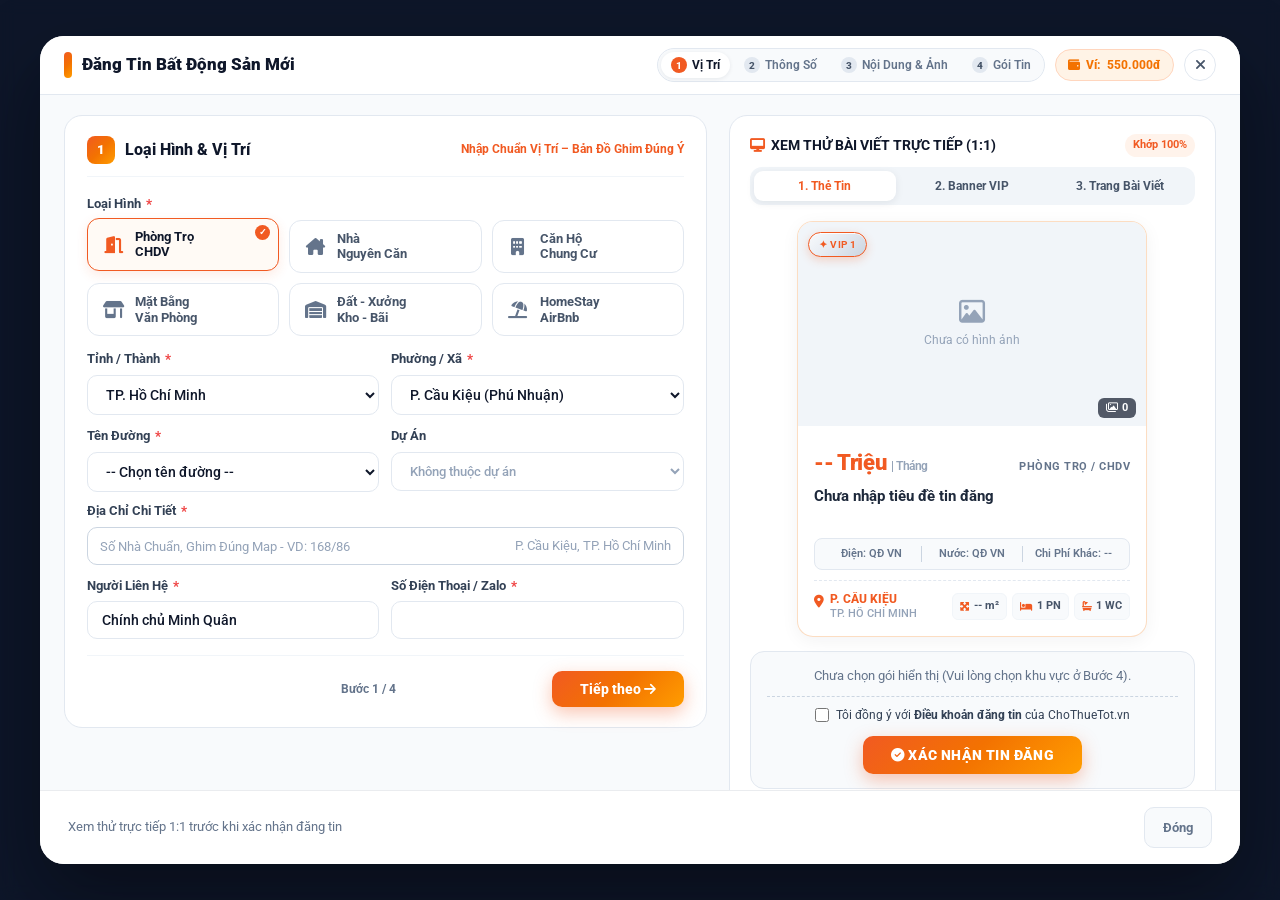
==== commit 2e61c0b9: "Standardize Điện/Nước state-rate label to QĐ VN across UI and all listing data" ====
--- a/dang-tin-demo.html
+++ b/dang-tin-demo.html
@@ -619,11 +619,11 @@
               <div style="display:grid;grid-template-columns:repeat(3,1fr);gap:12px;padding:12px;background:#f8fafc;border-radius:12px;border:1px solid #e2e8f0;">
                 <div>
                   <div class="post-field-label"><span><i class="fa-solid fa-bolt" style="color:var(--ctt-orange);"></i> Điện <small class="util-unit">(kWh)</small></span></div>
-                  <input type="text" inputmode="decimal" id="dElec" class="post-input tabular-nums" value="" placeholder="Giá nhà nước (Để trống)" oninput="sanitizeNumericK(this)">
+                  <input type="text" inputmode="decimal" id="dElec" class="post-input tabular-nums" value="" placeholder="QĐ VN (Để trống)" oninput="sanitizeNumericK(this)">
                 </div>
                 <div>
                   <div class="post-field-label"><span><i class="fa-solid fa-droplet" style="color:var(--ctt-orange);"></i> Nước <small class="util-unit">(Người)</small></span></div>
-                  <input type="text" inputmode="decimal" id="dWater" class="post-input tabular-nums" value="" placeholder="Giá nhà nước (Để trống)" oninput="sanitizeNumericK(this)">
+                  <input type="text" inputmode="decimal" id="dWater" class="post-input tabular-nums" value="" placeholder="QĐ VN (Để trống)" oninput="sanitizeNumericK(this)">
                 </div>
                 <div>
                   <div class="post-field-label"><span><i class="fa-solid fa-receipt" style="color:var(--ctt-orange);"></i> Trọn Gói Chi Phí Khác</span></div>
@@ -1333,8 +1333,8 @@
       }
 
       const costBits = [
-        `Điện: ${elec || "Giá nhà nước"}`,
-        `Nước: ${water || "Giá nhà nước"}`,
+        `Điện: ${elec || "QĐ VN"}`,
+        `Nước: ${water || "QĐ VN"}`,
         otherCost ? `Trọn gói chi phí khác: ${otherCost}` : "",
         internet ? `Internet: ${internet}` : "",
         laundry ? `Giặt sấy: ${laundry}` : "",
@@ -1585,8 +1585,8 @@
         const val = parseFloat((document.getElementById(id)?.value || "").replace(/k/gi, "").trim());
         return sum + (Number.isFinite(val) && val > 0 ? val : 0);
       }, 0);
-      const elec = elecRaw ? `${elecRaw}k` : "Nhà nước";
-      const water = waterRaw ? `${waterRaw}k` : "Nhà nước";
+      const elec = elecRaw ? `${elecRaw}k` : "QĐ VN";
+      const water = waterRaw ? `${waterRaw}k` : "QĐ VN";
       const otherCost = otherRaw
         ? `${otherRaw}k`
         : (subFeesSumK > 0 ? `${Number(subFeesSumK.toFixed(2))}k` : "--");
--- a/styles.css
+++ b/styles.css
@@ -14,7 +14,7 @@
   --ctt-orange-border: #ffd6be;
   --ctt-grad-brand: linear-gradient(135deg, #f15a22 0%, #f37201 50%, #ff9d00 100%);
   --ctt-grad-luxury: linear-gradient(135deg, #1a1412 0%, #2b1810 45%, #3d1e10 100%);
-  --ctt-grad-gold: linear-gradient(135deg, #ffd700 0%, #f59e0b 50%, #d97706 100%);
+  --ctt-grad-gold: linear-gradient(135deg, #f15a22 0%, #f15a22 50%, #f15a22 100%);
   
   /* Luxury Neutral & Surface Tokens */
   --bg-page: #f6f7f9;
@@ -27,11 +27,11 @@
   --border-dashed: #e2e8f0;
 
   /* VIP Tier Zoned Accents */
-  --vip-diamond: #f59e0b;
-  --vip-top1: #ef4444;
+  --vip-diamond: #f15a22;
+  --vip-top1: #f15a22;
   --vip-top2: #f37201;
-  --vip-top3: #0ea5e9;
-  --verified-green: #10b981;
+  --vip-top3: #f15a22;
+  --verified-green: #f15a22;
 
   /* Shadows & 3D Depth */
   --shadow-sm: 0 2px 10px rgba(15, 23, 42, 0.05);
@@ -96,7 +96,38 @@
 }
 
 .site-header-hero.hero-is-map.is-expanded {
-  height: 78vh;
+  position: fixed;
+  inset: 0;
+  width: 100vw;
+  height: 100vh;
+  z-index: 950;
+}
+
+.hero-map-left-drawer {
+  position: absolute;
+  top: 96px;
+  left: 28px;
+  bottom: auto;
+  width: 392px;
+  max-width: calc(100vw - 56px);
+  background: transparent;
+  border: none;
+  box-shadow: none;
+  z-index: 460;
+  display: none;
+  flex-direction: column;
+}
+.site-header-hero.hero-is-map.is-expanded .hero-map-left-drawer.is-open {
+  display: flex;
+}
+.hero-map-left-drawer .lc-card {
+  box-shadow: 0 18px 42px rgba(15, 23, 42, 0.28);
+}
+.hero-map-left-drawer .lc-card-img {
+  height: 245px;
+}
+.hero-map-left-drawer .lc-card-body {
+  padding: 16px 18px 14px;
 }
 
 .site-header-hero.hero-is-map.is-compact {
@@ -181,7 +212,7 @@
   font-size: 10px;
   font-weight: 800;
   letter-spacing: 0.5px;
-  color: #ffd700;
+  color: #f15a22;
   background: rgba(243, 114, 1, 0.22);
   border: 1px solid rgba(255, 215, 0, 0.45);
   text-transform: uppercase;
@@ -213,12 +244,12 @@
 
 .shb-wallet-pill:hover {
   transform: translateY(-2px);
-  border-color: #ffd700;
+  border-color: #f15a22;
   background: rgba(15, 23, 42, 0.9);
 }
 
 .shb-wallet-pill .wallet-amount {
-  color: #ffd700;
+  color: #f15a22;
   font-weight: 800;
   font-variant-numeric: tabular-nums;
 }
@@ -391,8 +422,9 @@
 }
 
 .map-style-btn.active {
-  background: rgba(255, 255, 255, 0.18);
-  color: #ffd700;
+  background: var(--ctt-grad-brand);
+  color: #fff;
+  box-shadow: 0 4px 14px rgba(241, 90, 34, 0.45);
 }
 
 .map-expand-btn {
@@ -459,53 +491,50 @@
   transition: all 0.2s ease;
 }
 
-/* 1. VIP BANNER (Banner Đặc Quyền) — Luxury Gold/Obsidian Gradient + Crown Icon (giống 4173) */
+/* 1. VIP BANNER — Icon vương miện, nền Đen, viền cam, chữ cam sáng, có đổ bóng */
 .hmp-marker.pin-vip-banner {
   z-index: 50;
 }
 
 .hmp-marker.pin-vip-banner .hmp-pill {
-  background: linear-gradient(135deg, #1e1b4b 0%, #7c2d12 50%, #f59e0b 100%);
-  border: 2px solid #ffd700;
-  color: #ffffff;
+  background: linear-gradient(#000000, #000000), linear-gradient(135deg, #f15a22 0%, #ff9d00 100%);
+  background-origin: border-box;
+  background-clip: padding-box, border-box;
+  border: 2px solid transparent;
+  color: #ff9d00;
   font-weight: 800;
-  box-shadow: 0 8px 22px rgba(245, 158, 11, 0.6), 0 2px 6px rgba(0, 0, 0, 0.28);
+  box-shadow: 0 4px 10px rgba(241, 90, 34, 0.42), 0 2px 5px rgba(0, 0, 0, 0.65);
 }
 
 .hmp-marker.pin-vip-banner .hmp-pin-tail {
-  border-top-color: #ffd700;
-}
-
-/* 2. CÁC VIP 1, 2, 3 (Spotlight, Featured, Prime) — Icon 1★ + Nền trắng chữ cam */
-.hmp-marker.pin-vip-star {
-  z-index: 30;
-}
-
-.hmp-marker.pin-vip-star .hmp-pill {
-  background: #ffffff;
-  border: 1.5px solid #fdba74;
-  color: #f37201;
-  font-weight: 800;
-  box-shadow: 0 5px 14px rgba(243, 114, 1, 0.2), 0 2px 4px rgba(15, 23, 42, 0.08);
-}
-
-.hmp-marker.pin-vip-star .hmp-pin-tail {
-  border-top-color: #fdba74;
-}
-
-/* 3. TIN THƯỜNG (Tin Cơ Bản) — Nền trắng chữ đen */
+  border-top-color: #f15a22;
+}
+
+/* 2. VIP 1, 2, 3 & TIN THƯỜNG — Nền trắng chữ đen */
+.hmp-marker.pin-vip1,
+.hmp-marker.pin-vip2,
+.hmp-marker.pin-vip3,
+.hmp-marker.pin-vip-star,
 .hmp-marker.pin-basic {
-  z-index: 15;
-}
-
+  z-index: 20;
+}
+
+.hmp-marker.pin-vip1 .hmp-pill,
+.hmp-marker.pin-vip2 .hmp-pill,
+.hmp-marker.pin-vip3 .hmp-pill,
+.hmp-marker.pin-vip-star .hmp-pill,
 .hmp-marker.pin-basic .hmp-pill {
   background: #ffffff;
   border: 1.5px solid #cbd5e1;
-  color: #111827;
+  color: #0f172a;
   font-weight: 700;
-  box-shadow: 0 4px 10px rgba(15, 23, 42, 0.12);
-}
-
+  box-shadow: 0 4px 10px rgba(15, 23, 42, 0.14);
+}
+
+.hmp-marker.pin-vip1 .hmp-pin-tail,
+.hmp-marker.pin-vip2 .hmp-pin-tail,
+.hmp-marker.pin-vip3 .hmp-pin-tail,
+.hmp-marker.pin-vip-star .hmp-pin-tail,
 .hmp-marker.pin-basic .hmp-pin-tail {
   border-top-color: #cbd5e1;
 }
@@ -519,94 +548,184 @@
   margin-top: -1px;
 }
 
-/* Luxury Map Popup Card (.hero-map-popup) */
+/* Luxury Compact Map Popup Card (.hero-map-popup) */
 .leaflet-popup-content-wrapper {
   padding: 0;
-  border-radius: 16px;
+  border-radius: 14px;
   overflow: hidden;
-  box-shadow: 0 20px 45px rgba(15, 23, 42, 0.28);
-  border: 1px solid rgba(241, 90, 34, 0.25);
+  background: #ffffff;
+  box-shadow: 0 14px 34px rgba(15, 23, 42, 0.22);
+  border: 1px solid rgba(15, 23, 42, 0.08);
 }
 
 .leaflet-popup-content {
   margin: 0 !important;
-  width: 270px !important;
+  width: 336px !important;
+}
+
+.ctt-compact-map-popup .leaflet-popup-close-button {
+  top: 6px !important;
+  right: 6px !important;
+  width: 22px !important;
+  height: 22px !important;
+  border-radius: 50%;
+  background: rgba(15, 23, 42, 0.06) !important;
+  color: #475569 !important;
+  font-size: 14px !important;
+  line-height: 22px !important;
+  display: flex;
+  align-items: center;
+  justify-content: center;
+  transition: background 0.18s ease, color 0.18s ease;
+}
+
+.ctt-compact-map-popup .leaflet-popup-close-button:hover {
+  background: #0f172a !important;
+  color: #ffffff !important;
 }
 
 .hero-map-popup {
   font-family: var(--font-sans);
-  background: #fff;
-}
-
-.hero-map-popup img {
+  background: #ffffff;
+  display: flex;
+  flex-direction: column;
+  cursor: pointer;
+}
+
+.hmp-pop-top {
+  display: flex;
+  align-items: center;
+  gap: 12px;
+  padding: 10px 12px 9px 10px;
+}
+
+.hmp-pop-thumb {
+  position: relative;
+  flex: 0 0 96px;
+  width: 96px;
+  height: 80px;
+  border-radius: 10px;
+  overflow: hidden;
+  background: #f1f5f9;
+}
+
+.hmp-pop-thumb img {
   width: 100%;
-  height: 145px;
+  height: 100%;
   object-fit: cover;
   display: block;
 }
 
+.lc-vip-tag.hmp-pop-vip {
+  position: absolute;
+  top: 6px;
+  left: 6px;
+  font-size: 9px;
+  font-weight: 800;
+  letter-spacing: 0.02em;
+  padding: 2px 6px;
+  border-radius: 999px;
+  line-height: 1.2;
+}
+
 .hmp-pop-body {
-  padding: 12px 14px 14px;
-}
-
-.hmp-pop-badge {
-  display: inline-block;
-  font-size: 10px;
-  font-weight: 800;
-  padding: 2px 8px;
-  border-radius: 999px;
-  background: var(--ctt-orange-soft);
-  color: var(--ctt-orange);
-  margin-bottom: 6px;
+  flex: 1;
+  min-width: 0;
+  display: flex;
+  flex-direction: column;
+  justify-content: center;
+  gap: 5px;
+  padding-right: 18px;
+}
+
+.hmp-pop-price {
+  display: flex;
+  align-items: baseline;
+  gap: 5px;
+  font-variant-numeric: tabular-nums;
+  line-height: 1.15;
+  white-space: nowrap;
+}
+
+.hmp-pop-price-val {
+  font-size: 17px;
+  font-weight: 900;
+  color: var(--ctt-orange);
+  letter-spacing: -0.015em;
+}
+
+.hmp-pop-price-unit {
+  font-size: 11.5px;
+  font-weight: 500;
+  color: #64748b;
 }
 
 .hmp-pop-title {
-  font-size: 13.5px;
-  font-weight: 800;
-  color: #18181b;
-  line-height: 1.35;
-  margin-bottom: 6px;
+  font-size: 13px;
+  font-weight: 700;
+  color: #0f172a;
+  line-height: 1.38;
   display: -webkit-box;
   -webkit-line-clamp: 2;
   -webkit-box-orient: vertical;
   overflow: hidden;
 }
 
-.hmp-pop-loc {
-  font-size: 11.5px;
-  color: #64748b;
-  margin-bottom: 8px;
-  display: flex;
+.hmp-pop-footer {
+  display: flex;
+  align-items: center;
+  justify-content: space-between;
+  gap: 10px;
+  padding: 8px 12px 10px;
+  border-top: 1px dashed #e2e8f0;
+  background: #fcfcfd;
+}
+
+.hmp-pop-specs {
+  display: flex;
+  align-items: center;
+  gap: 6px;
+  min-width: 0;
+}
+
+.hmp-pop-specs span {
+  display: inline-flex;
+  align-items: center;
+  gap: 4px;
+  padding: 4px 7px;
+  border-radius: 6px;
+  background: #f8fafc;
+  border: 1px solid #e2e8f0;
+  font-size: 11px;
+  font-weight: 700;
+  color: #334155;
+  font-variant-numeric: tabular-nums;
+  white-space: nowrap;
+}
+
+.hmp-pop-specs span i {
+  color: var(--ctt-orange);
+  font-size: 10px;
+}
+
+.hmp-pop-more {
+  display: inline-flex;
   align-items: center;
   gap: 5px;
-}
-
-.hmp-pop-loc i {
-  color: var(--ctt-orange);
-}
-
-.hmp-pop-footer {
-  display: flex;
-  align-items: center;
-  justify-content: space-between;
-  padding-top: 8px;
-  border-top: 1px dashed #e2e8f0;
-}
-
-.hmp-pop-price {
-  font-size: 16px;
-  font-weight: 900;
-  color: var(--ctt-orange);
-  font-variant-numeric: tabular-nums;
-}
-
-.hmp-pop-link {
-  padding: 6px 12px;
+  padding: 5px 12px;
   border-radius: 999px;
-  background: var(--ctt-grad-brand);
-  color: #fff !important;
+  background: #0f172a;
+  color: #ffffff;
   font-size: 11px;
-  font-weight: 800;
+  font-weight: 700;
+  white-space: nowrap;
+  flex-shrink: 0;
+  transition: background 0.18s ease, transform 0.18s ease;
+}
+
+.hero-map-popup:hover .hmp-pop-more {
+  background: var(--ctt-orange);
+  transform: translateX(1px);
 }
 
 /* Custom Cluster Icon */
@@ -811,19 +930,167 @@
   transform: scale(1.06);
 }
 
+/* Segmented Floating Pill Bar (Airbnb / Zillow Style) */
+.hsp-bar.hsp-segmented {
+  padding: 5px 6px 5px 14px;
+  gap: 0;
+  justify-content: space-between;
+}
+.hsp-seg-field {
+  position: relative;
+  display: flex;
+  flex-direction: column;
+  justify-content: center;
+  padding: 5px 14px;
+  border-radius: 999px;
+  cursor: pointer;
+  transition: background 0.16s ease;
+  min-width: 0;
+}
+.hsp-seg-field:hover,
+.hsp-seg-field.is-active {
+  background: #f8fafc;
+}
+.hsp-seg-loc {
+  flex: 1.5;
+  padding-left: 4px;
+}
+.hsp-seg-cat {
+  flex: 1;
+}
+.hsp-seg-price {
+  flex: 0.9;
+}
+.hsp-seg-label {
+  font-size: 10.5px;
+  font-weight: 600;
+  color: #64748b;
+  line-height: 1.2;
+}
+.hsp-seg-val {
+  font-size: 12.5px;
+  font-weight: 500;
+  color: #334155;
+  white-space: nowrap;
+  overflow: hidden;
+  text-overflow: ellipsis;
+  line-height: 1.35;
+}
+.hsp-seg-loc .hsp-input {
+  padding: 1px 0 0;
+  font-size: 12.5px;
+  font-weight: 500;
+  color: #1e293b;
+}
+.hsp-seg-loc .hsp-input::placeholder {
+  color: #94a3b8;
+  font-weight: 400;
+}
+.hsp-seg-divider {
+  width: 1px;
+  height: 26px;
+  background: #e2e8f0;
+  flex-shrink: 0;
+}
+.hsp-seg-popover {
+  display: none;
+  position: absolute;
+  top: calc(100% + 12px);
+  left: 0;
+  min-width: 240px;
+  max-height: 300px;
+  overflow-y: auto;
+  background: #ffffff;
+  border: 1px solid #e2e8f0;
+  border-radius: 16px;
+  box-shadow: 0 18px 42px rgba(15, 23, 42, 0.14);
+  padding: 8px;
+  z-index: 750;
+}
+.hsp-seg-popover.is-open {
+  display: block;
+}
+.hsp-seg-item {
+  width: 100%;
+  text-align: left;
+  border: none;
+  background: transparent;
+  padding: 8px 11px;
+  border-radius: 10px;
+  font-size: 12.5px;
+  font-weight: 500;
+  color: #475569;
+  cursor: pointer;
+  display: flex;
+  align-items: center;
+  justify-content: space-between;
+  gap: 8px;
+  transition: background 0.14s ease, color 0.14s ease;
+}
+.hsp-seg-item:hover,
+.hsp-seg-item.active {
+  background: #fffaf5;
+  color: var(--ctt-orange);
+}
+.hsp-seg-group {
+  font-size: 10.5px;
+  font-weight: 600;
+  color: #94a3b8;
+  padding: 6px 11px 3px;
+}
+
+/* Mẫu 2: Faceted Active Filter Pills with 1-click × removal */
+.hsp-active-pills-bar {
+  display: flex;
+  align-items: center;
+  flex-wrap: wrap;
+  gap: 6px;
+  margin-top: 8px;
+  padding: 0 6px;
+}
+.hsp-active-pill {
+  display: inline-flex;
+  align-items: center;
+  gap: 6px;
+  padding: 4px 10px;
+  border-radius: 999px;
+  background: #fffaf5;
+  border: 1px solid rgba(241, 90, 34, 0.35);
+  color: var(--ctt-orange);
+  font-size: 11.5px;
+  font-weight: 600;
+  cursor: pointer;
+  transition: all 0.15s ease;
+}
+.hsp-active-pill:hover {
+  background: #fff1e6;
+}
+.hsp-active-pill-clear {
+  border: none;
+  background: transparent;
+  color: #64748b;
+  font-size: 11.5px;
+  font-weight: 500;
+  cursor: pointer;
+  padding: 4px 8px;
+}
+.hsp-active-pill-clear:hover {
+  color: var(--ctt-orange);
+}
+
 /* Wide 760px Mega-Search Panel (Fixes the old 280px narrow broken dropdown!) */
 .hsp-panel {
   position: absolute;
   top: calc(100% + 12px);
   left: 50%;
   transform: translateX(-50%) translateY(10px);
-  width: 760px;
-  max-width: 94vw;
+  width: 980px;
+  max-width: 95vw;
   background: #ffffff;
-  border-radius: 20px;
-  box-shadow: 0 28px 65px rgba(15, 23, 42, 0.22);
-  border: 1px solid rgba(241, 90, 34, 0.2);
-  padding: 24px;
+  border-radius: 18px;
+  box-shadow: 0 22px 52px rgba(15, 23, 42, 0.14);
+  border: 1px solid #e2e8f0;
+  padding: 20px 24px;
   opacity: 0;
   visibility: hidden;
   transition: all 0.25s cubic-bezier(0.22, 1, 0.36, 1);
@@ -840,15 +1107,15 @@
   display: flex;
   align-items: center;
   justify-content: space-between;
-  padding-bottom: 14px;
-  margin-bottom: 18px;
+  padding-bottom: 12px;
+  margin-bottom: 14px;
   border-bottom: 1px solid #f1f5f9;
 }
 
 .hsp-panel-title {
-  font-size: 14px;
-  font-weight: 800;
-  color: #0f172a;
+  font-size: 13.5px;
+  font-weight: 600;
+  color: #334155;
   display: flex;
   align-items: center;
   gap: 8px;
@@ -861,16 +1128,15 @@
 .hsp-grid-2col {
   display: grid;
   grid-template-columns: 1fr 1fr;
-  gap: 20px;
+  gap: 18px;
 }
 
 .hsp-sec-title {
   font-size: 11.5px;
-  font-weight: 800;
-  text-transform: uppercase;
-  letter-spacing: 0.4px;
-  color: #475569;
-  margin-bottom: 8px;
+  font-weight: 600;
+  letter-spacing: 0.1px;
+  color: #64748b;
+  margin-bottom: 7px;
   display: flex;
   align-items: center;
   justify-content: space-between;
@@ -878,20 +1144,21 @@
 
 .hsp-range-val {
   color: var(--ctt-orange);
-  font-weight: 800;
+  font-weight: 600;
   font-variant-numeric: tabular-nums;
 }
 
 .hsp-select {
   width: 100%;
-  padding: 10px 12px;
+  padding: 8px 11px;
   border-radius: 10px;
-  border: 1.5px solid #e2e8f0;
-  font-size: 13px;
-  font-weight: 600;
-  color: #1e293b;
-  background: #f8fafc;
+  border: 1px solid #e2e8f0;
+  font-size: 12.5px;
+  font-weight: 400;
+  color: #475569;
+  background: #ffffff;
   outline: none;
+  transition: border-color 0.15s ease;
 }
 
 .hsp-select:focus {
@@ -903,7 +1170,7 @@
   width: 100%;
   accent-color: var(--ctt-orange);
   cursor: pointer;
-  margin: 6px 0 10px;
+  margin: 4px 0 8px;
 }
 
 .hsp-quick-pills {
@@ -913,13 +1180,13 @@
 }
 
 .hsp-q-pill {
-  padding: 5px 10px;
+  padding: 5px 11px;
   border-radius: 999px;
   border: 1px solid #e2e8f0;
-  background: #f8fafc;
+  background: #ffffff;
   font-size: 11.5px;
-  font-weight: 600;
-  color: #475569;
+  font-weight: 500;
+  color: #64748b;
   cursor: pointer;
   transition: all 0.18s ease;
 }
@@ -933,23 +1200,24 @@
 
 .hsp-checks-grid {
   display: grid;
-  grid-template-columns: repeat(3, 1fr);
+  grid-template-columns: repeat(6, 1fr);
   gap: 8px;
-  margin-top: 8px;
+  margin-top: 6px;
 }
 
 .hsp-check-item {
   display: flex;
   align-items: center;
-  gap: 7px;
-  padding: 8px 10px;
-  border-radius: 10px;
-  background: #f8fafc;
+  gap: 6px;
+  padding: 7px 10px;
+  border-radius: 9px;
+  background: #ffffff;
   border: 1px solid #e2e8f0;
   font-size: 12px;
-  font-weight: 600;
-  color: #334155;
-  cursor: pointer;
+  font-weight: 400;
+  color: #475569;
+  cursor: pointer;
+  white-space: nowrap;
 }
 
 .hsp-check-item input {
@@ -1107,7 +1375,7 @@
   padding: 7px 18px;
   border-radius: var(--radius-pill);
   background: linear-gradient(135deg, #0f172a 0%, #1e293b 100%);
-  color: #ffd700;
+  color: #f15a22;
   font-size: 12px;
   font-weight: 800;
   letter-spacing: 0.8px;
@@ -1117,7 +1385,7 @@
 }
 
 .sv1-luxury-pill i {
-  color: #ffd700;
+  color: #f15a22;
   filter: drop-shadow(0 0 6px rgba(255, 215, 0, 0.6));
 }
 
@@ -1239,9 +1507,9 @@
   gap: 5px;
   padding: 5px 12px;
   border-radius: 999px;
-  background: #ecfdf5;
-  color: #059669;
-  border: 1px solid #a7f3d0;
+  background: #fffaf5;
+  color: #f15a22;
+  border: 1px solid #fed7aa;
   font-size: 11px;
   font-weight: 800;
 }
@@ -1412,7 +1680,7 @@
   border-radius: var(--radius-pill);
   background: rgba(15, 23, 42, 0.76);
   backdrop-filter: blur(12px);
-  color: #ffd700;
+  color: #f15a22;
   font-size: 11.5px;
   font-weight: 800;
   border: 1px solid rgba(255, 215, 0, 0.45);
@@ -1578,7 +1846,7 @@
   border-radius: 999px;
   background: rgba(15, 23, 42, 0.84);
   backdrop-filter: blur(8px);
-  color: #ffd700;
+  color: #f15a22;
   font-size: 11.5px;
   font-weight: 700;
   border: 1px solid rgba(255, 215, 0, 0.45);
@@ -1795,7 +2063,7 @@
 .lc-vip-tag.tag-top1 {
   background: rgba(15, 23, 42, 0.84);
   backdrop-filter: blur(8px);
-  color: #ffd700;
+  color: #f15a22;
   border: 1px solid rgba(255, 215, 0, 0.45);
 }
 
@@ -1849,7 +2117,7 @@
 
 .lc-fav-btn:hover,
 .lc-fav-btn.active {
-  background: #ef4444;
+  background: #f15a22;
   border-color: #fff;
   color: #fff;
   transform: scale(1.08);
@@ -1946,7 +2214,7 @@
 }
 
 .lc-utility-bar i {
-  color: #10b981;
+  color: #f15a22;
   font-size: 10px;
 }
 
@@ -2401,7 +2669,7 @@
 
 /* 3D Luxury Pricing Page (/bao-gia.html) */
 .price-hero-area {
-  background: linear-gradient(135deg, #0f172a 0%, #1e1b4b 50%, #431407 100%);
+  background: linear-gradient(135deg, #0f172a 0%, #0f172a 50%, #431407 100%);
   color: #ffffff;
   text-align: center;
   padding: 56px 24px;
@@ -2465,7 +2733,7 @@
 .p-card-v3.super-vip {
   background: linear-gradient(160deg, #0f172a 0%, #1e293b 65%, #3b1d0e 100%);
   color: #ffffff;
-  border: 2px solid #ffd700;
+  border: 2px solid #f15a22;
   box-shadow: 0 24px 55px rgba(245, 158, 11, 0.25);
 }
 
@@ -2530,7 +2798,7 @@
 
 .p-card-v3.super-vip .p-price-tag {
   background: rgba(255, 215, 0, 0.18);
-  color: #ffd700;
+  color: #f15a22;
 }
 
 .p-features-list {
@@ -2551,7 +2819,7 @@
 }
 
 .p-features-list li i {
-  color: #10b981;
+  color: #f15a22;
 }
 
 .p-btn-main {
@@ -2600,8 +2868,8 @@
 }
 
 .comp-table th.super {
-  background: #451a03;
-  color: #ffd700;
+  background: #0f172a;
+  color: #f15a22;
 }
 
 .comp-table th.highlight {
@@ -2808,12 +3076,12 @@
 }
 
 .phone-btn .icon-circle {
-  background: #2ecc71;
+  background: #f15a22;
   animation: quickAlo 1.6s infinite ease-in-out;
 }
 
 .zalo-btn-footer .icon-circle {
-  background: #0068ff;
+  background: #0f172a;
 }
 
 .zalo-btn-footer .icon-circle img {
@@ -2941,7 +3209,7 @@
   position: absolute;
   top: -8px;
   right: 4px;
-  background: #ef4444;
+  background: #f15a22;
   color: #fff;
   font-size: 9px;
   font-weight: 800;
@@ -2966,7 +3234,7 @@
 .hmp-marker.is-hovered .hmp-pill {
   background: var(--ctt-grad-brand) !important;
   color: #ffffff !important;
-  border-color: #ffd700 !important;
+  border-color: #f15a22 !important;
   box-shadow: 0 0 0 6px rgba(243, 114, 1, 0.32), 0 10px 24px rgba(0, 0, 0, 0.45) !important;
 }
 
@@ -3078,7 +3346,7 @@
 .compare-tray-chip-price {
   font-size: 11px;
   font-weight: 700;
-  color: #ffd700;
+  color: #f15a22;
 }
 
 .compare-tray-remove {
@@ -3091,7 +3359,7 @@
 }
 
 .compare-tray-remove:hover {
-  color: #ef4444;
+  color: #f15a22;
 }
 
 /* Standardized Zalo Viewing Schedule Box in Property Detail */
@@ -3135,7 +3403,7 @@
   margin-top: 14px;
   padding: 12px 16px;
   border-radius: 12px;
-  background: linear-gradient(135deg, #fffbeb 0%, #fff3eb 100%);
+  background: linear-gradient(135deg, #fffaf5 0%, #fff3eb 100%);
   border: 1px solid #fed7aa;
   display: flex;
   align-items: center;
@@ -3423,7 +3691,7 @@
 /* 4-Photo Collage Manager (1 Cover + 3 Sub-Photos matching Article & .sv1) */
 .post-photo-manager {
   display: grid;
-  grid-template-columns: repeat(4, 1fr);
+  grid-template-columns: repeat(3, 1fr);
   gap: 12px;
   margin-top: 10px;
 }
@@ -3665,7 +3933,7 @@
 #view-admin .portal-nav-btn:hover,
 #view-admin .portal-nav-btn.active {
   background: rgba(243, 114, 1, 0.24) !important;
-  color: #ffd700 !important;
+  color: #f15a22 !important;
   border: 1px solid rgba(255, 215, 0, 0.35);
 }
 
@@ -3834,7 +4102,7 @@
   border-radius: 8px;
   background: rgba(255, 215, 0, 0.14);
   border: 1px solid rgba(255, 215, 0, 0.3);
-  color: #ffd700;
+  color: #f15a22;
   display: flex;
   align-items: center;
   justify-content: center;
@@ -3870,9 +4138,9 @@
   display: none;
   padding: 9px 11px;
   border-radius: 10px;
-  background: #fef2f2;
-  border: 1px solid #fecaca;
-  color: #dc2626;
+  background: #fffaf5;
+  border: 1px solid #fed7aa;
+  color: #f15a22;
   font-size: 12px;
   font-weight: 700;
   line-height: 1.4;
@@ -3882,9 +4150,9 @@
   display: none;
   padding: 9px 11px;
   border-radius: 10px;
-  background: #ecfdf5;
-  border: 1px solid #a7f3d0;
-  color: #065f46;
+  background: #fffaf5;
+  border: 1px solid #fed7aa;
+  color: #9a3412;
   font-size: 12px;
   font-weight: 700;
   line-height: 1.4;
@@ -3914,7 +4182,7 @@
 }
 
 .header-user-pill:hover {
-  border-color: #ffd700;
+  border-color: #f15a22;
   transform: translateY(-1px);
 }
 
@@ -4199,13 +4467,22 @@
   flex-shrink: 0;
 }
 .req-star {
-  color: #ef4444;
+  color: #f15a22;
   font-weight: 900;
   margin-left: 2px;
 }
 #postModalBackdrop .post-input::placeholder {
   font-size: 11px;
   color: #94a3b8;
+}
+#postModalBackdrop input[type="number"]::-webkit-outer-spin-button,
+#postModalBackdrop input[type="number"]::-webkit-inner-spin-button {
+  -webkit-appearance: none;
+  margin: 0;
+}
+#postModalBackdrop input[type="number"] {
+  -moz-appearance: textfield;
+  appearance: textfield;
 }
 .addr-composite-box {
   display: flex;
@@ -4301,8 +4578,8 @@
 /* 4-Tier VIP Icon Hierarchy */
 .lc-vip-tag.tag-dacquyen {
   background: #000000 !important;
-  color: var(--ctt-orange) !important;
-  border: 1px solid rgba(241, 90, 34, 0.55);
+  color: #ff9d00 !important;
+  border: 1px solid rgba(255, 157, 0, 0.65);
   box-shadow: 0 4px 12px rgba(0, 0, 0, 0.35);
 }
 .lc-vip-tag.tag-vip1 {
@@ -4331,17 +4608,19 @@
 }
 .demo-utility-bar {
   display: grid !important;
-  grid-template-columns: 1fr 1fr 1.25fr;
+  grid-template-columns: repeat(3, minmax(0, 1fr));
   align-items: center;
   text-align: center;
   gap: 0 !important;
-  padding: 7px 6px !important;
+  padding: 6px 4px !important;
+  background: #f8fafc;
+  border: 1px solid #e2e8f0;
+  border-radius: 8px;
   font-size: 11px !important;
 }
 .demo-utility-bar > span {
-  display: flex;
-  align-items: center;
-  justify-content: center;
+  display: block;
+  min-width: 0;
   padding: 0 6px;
   white-space: nowrap;
   overflow: hidden;
@@ -4433,9 +4712,9 @@
   margin-top: 12px;
   padding: 9px 12px;
   border-radius: 10px;
-  background: #fef2f2;
-  border: 1px solid #fecaca;
-  color: #dc2626;
+  background: #fffaf5;
+  border: 1px solid #fed7aa;
+  color: #f15a22;
   font-size: 12px;
   font-weight: 700;
 }
@@ -4545,3 +4824,68 @@
   border-color: var(--ctt-orange);
   color: #fff;
 }
+
+/* Searchable Combo Input for Phường/Xã & Tên Đường */
+.ctt-combo-wrap {
+  position: relative;
+}
+.ctt-combo-wrap .post-input {
+  padding-right: 30px;
+}
+#postModalBackdrop .ctt-combo-wrap .post-input::placeholder,
+.ctt-combo-wrap .post-input::placeholder {
+  font-size: 13px;
+  color: #94a3b8;
+  font-weight: 500;
+  opacity: 1;
+}
+.ctt-combo-arrow {
+  position: absolute;
+  right: 11px;
+  top: 50%;
+  transform: translateY(-50%);
+  color: #64748b;
+  font-size: 11px;
+  pointer-events: none;
+}
+.ctt-combo-list {
+  display: none;
+  position: absolute;
+  top: calc(100% + 4px);
+  left: 0;
+  right: 0;
+  max-height: 210px;
+  overflow-y: auto;
+  background: #ffffff;
+  border: 1.5px solid #cbd5e1;
+  border-radius: 12px;
+  box-shadow: 0 12px 28px rgba(15, 23, 42, 0.14);
+  z-index: 50;
+  padding: 4px;
+}
+.ctt-combo-list.is-open {
+  display: block;
+}
+.ctt-combo-item {
+  width: 100%;
+  text-align: left;
+  border: none;
+  background: transparent;
+  padding: 8px 10px;
+  border-radius: 8px;
+  font-size: 13.5px;
+  font-weight: 500;
+  color: #0f172a;
+  cursor: pointer;
+  display: block;
+  transition: background 0.12s ease, color 0.12s ease;
+}
+.ctt-combo-item:hover {
+  background: #fffaf5;
+  color: var(--ctt-orange);
+}
+.ctt-combo-empty {
+  padding: 9px 10px;
+  font-size: 12px;
+  color: #64748b;
+}
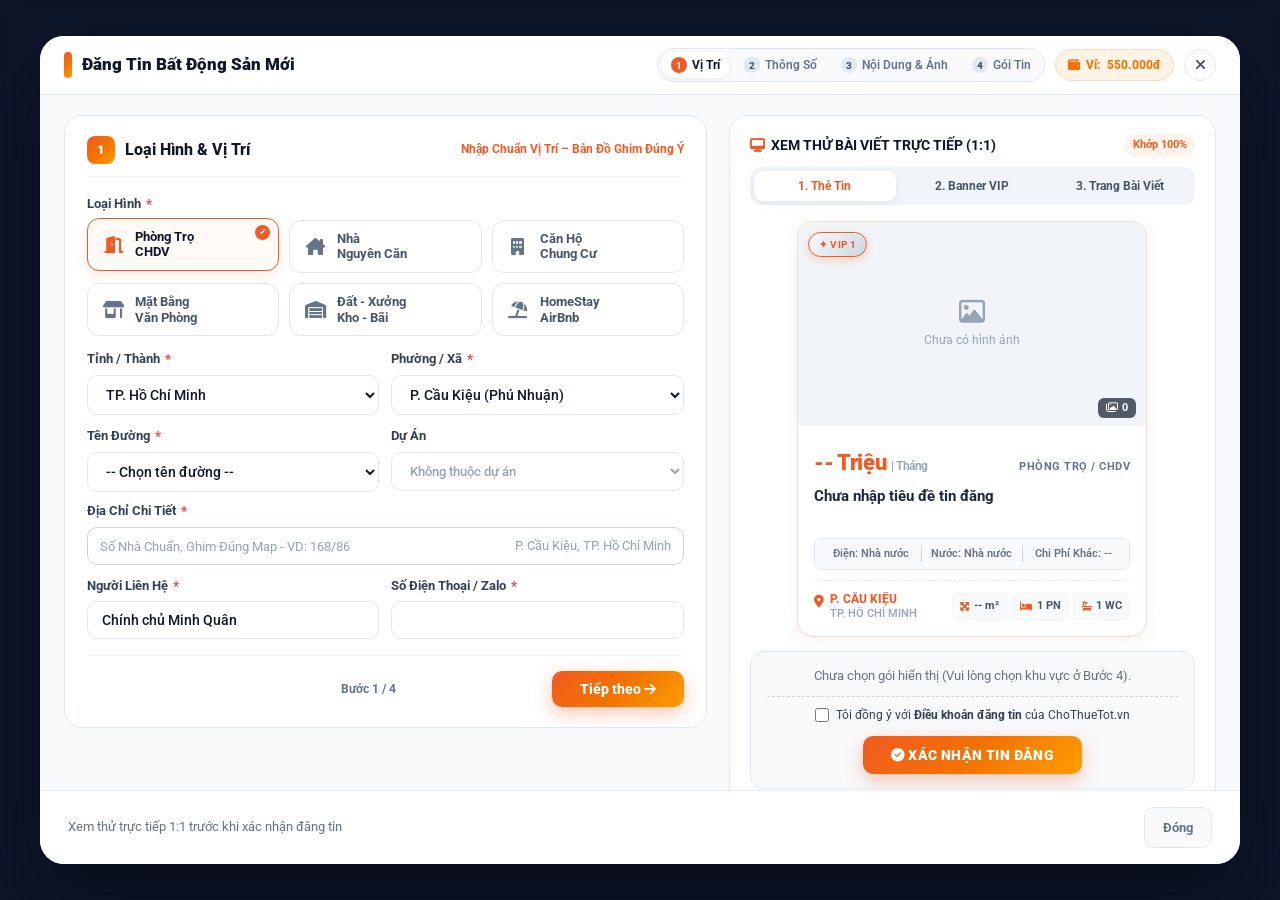
==== commit 3663c864: "Standardize Điện/Nước state-rate label to Nhà nước across site and listing data" ====
--- a/dang-tin-demo.html
+++ b/dang-tin-demo.html
@@ -619,11 +619,11 @@
               <div style="display:grid;grid-template-columns:repeat(3,1fr);gap:12px;padding:12px;background:#f8fafc;border-radius:12px;border:1px solid #e2e8f0;">
                 <div>
                   <div class="post-field-label"><span><i class="fa-solid fa-bolt" style="color:var(--ctt-orange);"></i> Điện <small class="util-unit">(kWh)</small></span></div>
-                  <input type="text" inputmode="decimal" id="dElec" class="post-input tabular-nums" value="" placeholder="QĐ VN (Để trống)" oninput="sanitizeNumericK(this)">
+                  <input type="text" inputmode="decimal" id="dElec" class="post-input tabular-nums" value="" placeholder="Nhà nước (Để trống)" oninput="sanitizeNumericK(this)">
                 </div>
                 <div>
                   <div class="post-field-label"><span><i class="fa-solid fa-droplet" style="color:var(--ctt-orange);"></i> Nước <small class="util-unit">(Người)</small></span></div>
-                  <input type="text" inputmode="decimal" id="dWater" class="post-input tabular-nums" value="" placeholder="QĐ VN (Để trống)" oninput="sanitizeNumericK(this)">
+                  <input type="text" inputmode="decimal" id="dWater" class="post-input tabular-nums" value="" placeholder="Nhà nước (Để trống)" oninput="sanitizeNumericK(this)">
                 </div>
                 <div>
                   <div class="post-field-label"><span><i class="fa-solid fa-receipt" style="color:var(--ctt-orange);"></i> Trọn Gói Chi Phí Khác</span></div>
@@ -1333,8 +1333,8 @@
       }
 
       const costBits = [
-        `Điện: ${elec || "QĐ VN"}`,
-        `Nước: ${water || "QĐ VN"}`,
+        `Điện: ${elec || "Nhà nước"}`,
+        `Nước: ${water || "Nhà nước"}`,
         otherCost ? `Trọn gói chi phí khác: ${otherCost}` : "",
         internet ? `Internet: ${internet}` : "",
         laundry ? `Giặt sấy: ${laundry}` : "",
@@ -1585,8 +1585,8 @@
         const val = parseFloat((document.getElementById(id)?.value || "").replace(/k/gi, "").trim());
         return sum + (Number.isFinite(val) && val > 0 ? val : 0);
       }, 0);
-      const elec = elecRaw ? `${elecRaw}k` : "QĐ VN";
-      const water = waterRaw ? `${waterRaw}k` : "QĐ VN";
+      const elec = elecRaw ? `${elecRaw}k` : "Nhà nước";
+      const water = waterRaw ? `${waterRaw}k` : "Nhà nước";
       const otherCost = otherRaw
         ? `${otherRaw}k`
         : (subFeesSumK > 0 ? `${Number(subFeesSumK.toFixed(2))}k` : "--");
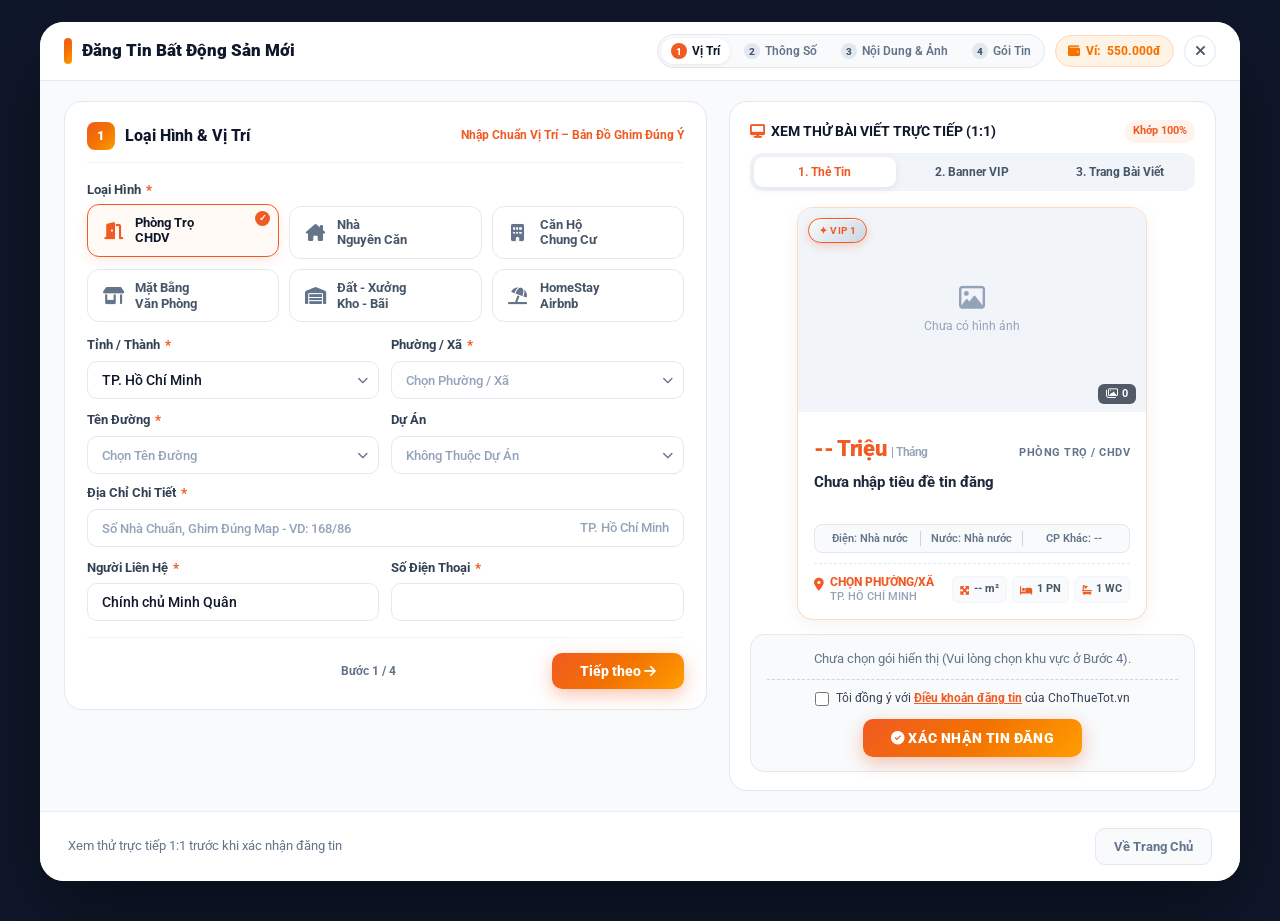
==== commit 76e59a32: "Sync dang-tin-demo.html 1:1 with latest 4-step Studio Post Listing engine & 34 provinces" ====
--- a/dang-tin-demo.html
+++ b/dang-tin-demo.html
@@ -3,451 +3,63 @@
 <head>
   <meta charset="UTF-8">
   <meta name="viewport" content="width=device-width, initial-scale=1.0">
-  <title>Mẫu Khung Đăng Tin (Chờ Duyệt) — ChoThueTot.vn</title>
+  <title>Đăng Tin Bất Động Sản Mới — StayMap / ChoThueTot.vn</title>
   <link rel="preconnect" href="https://fonts.googleapis.com">
   <link rel="preconnect" href="https://fonts.gstatic.com" crossorigin>
   <link href="https://fonts.googleapis.com/css2?family=Roboto:wght@400;500;700;900&display=swap" rel="stylesheet">
   <link rel="stylesheet" href="https://cdnjs.cloudflare.com/ajax/libs/font-awesome/6.5.2/css/all.min.css">
-  <link rel="stylesheet" href="styles.css">
+  <link rel="stylesheet" href="styles.css?v=20261126v1">
   <style>
     body {
       font-family: 'Roboto', sans-serif;
       background: #0f172a;
       min-height: 100vh;
-    }
-    /* Subtle, low-profile 4-step pills aligned on one single row with Wallet */
-    .demo-header-row {
-      padding: 12px 24px;
-      background: #fff;
+      margin: 0;
+    }
+    #postModalBackdrop.is-standalone-page {
+      position: relative;
+      inset: auto;
+      z-index: 1;
       display: flex;
-      align-items: center;
-      justify-content: space-between;
-      gap: 16px;
-      border-bottom: 1px solid #e2e8f0;
-      flex-wrap: nowrap;
-    }
-    .demo-title-wrap {
-      display: flex;
-      align-items: center;
-      gap: 10px;
-      flex-shrink: 0;
-    }
-    .demo-header-right {
-      display: flex;
-      align-items: center;
-      gap: 10px;
-      flex-wrap: nowrap;
-      margin-left: auto;
-    }
-    .subtle-stepper {
-      display: inline-flex;
-      align-items: center;
-      gap: 4px;
-      background: #f8fafc;
-      padding: 3px;
-      border-radius: 99px;
-      border: 1px solid #e2e8f0;
-    }
-    .subtle-step-btn {
-      border: none;
-      background: transparent;
-      color: #64748b;
-      font-size: 11.5px;
-      font-weight: 600;
-      padding: 5px 10px;
-      border-radius: 99px;
-      cursor: pointer;
-      white-space: nowrap;
-      display: inline-flex;
-      align-items: center;
-      gap: 5px;
-      transition: all 0.15s ease;
-    }
-    .subtle-step-btn:hover {
-      color: #0f172a;
-      background: #f1f5f9;
-    }
-    .subtle-step-btn.active {
-      background: #ffffff;
-      color: #0f172a;
-      font-weight: 700;
-      box-shadow: 0 1px 4px rgba(15, 23, 42, 0.08);
-    }
-    .subtle-step-btn .snum {
-      width: 16px;
-      height: 16px;
-      border-radius: 50%;
-      background: #e2e8f0;
-      color: #475569;
-      font-size: 10px;
-      font-weight: 800;
-      display: inline-flex;
-      align-items: center;
+      align-items: flex-start;
       justify-content: center;
-    }
-    .subtle-step-btn.active .snum {
-      background: var(--ctt-orange);
-      color: #fff;
-    }
-    .demo-wallet-pill {
-      background: #fff3e6;
-      color: #f37201;
-      padding: 6px 12px;
-      border-radius: 99px;
-      font-size: 12px;
-      font-weight: 800;
-      border: 1px solid #ffd6be;
-      white-space: nowrap;
-      display: inline-flex;
-      align-items: center;
-      gap: 6px;
-    }
-    .duration-reveal-box {
-      display: none;
-      margin-top: 14px;
-      padding-top: 14px;
-      border-top: 1px dashed #cbd5e1;
-      animation: fadeSlideDown 0.22s ease;
-    }
-    .duration-reveal-box.is-visible {
-      display: block;
-    }
-    .zone-hint-banner {
-      margin-top: 12px;
-      padding: 10px 14px;
-      border-radius: 10px;
-      background: #f8fafc;
-      border: 1px dashed #cbd5e1;
-      color: #64748b;
-      font-size: 12px;
-      text-align: center;
-    }
-    .util-unit {
-      font-size: 10.5px;
-      font-weight: 500;
-      color: #64748b;
-      margin-left: 2px;
-    }
-    .util-k-wrap {
-      position: relative;
-      display: flex;
-      align-items: center;
-    }
-    .util-k-wrap .post-input {
-      padding-right: 28px;
-    }
-    .util-k-suffix {
-      position: absolute;
-      right: 11px;
-      font-size: 12.5px;
-      font-weight: 800;
-      color: var(--ctt-orange);
-      pointer-events: none;
-    }
-    .check-section-box {
-      padding: 12px;
-      background: #f8fafc;
-      border-radius: 12px;
-      border: 1px solid #e2e8f0;
-      margin-bottom: 12px;
-    }
-    .check-list-grid {
-      display: grid;
-      grid-template-columns: repeat(2, 1fr);
-      gap: 8px 14px;
-    }
-    .check-list-item {
-      display: flex;
-      align-items: center;
-      gap: 8px;
-      font-size: 12.5px;
-      font-weight: 500;
-      color: #334155;
-      cursor: pointer;
-      user-select: none;
-    }
-    .check-list-item input[type="checkbox"] {
-      width: 16px;
-      height: 16px;
-      accent-color: var(--ctt-orange);
-      cursor: pointer;
-      flex-shrink: 0;
-    }
-    .req-star {
-      color: #ef4444;
-      font-weight: 900;
-      margin-left: 2px;
-    }
-    .post-input::placeholder {
-      font-size: 11px;
-      color: #94a3b8;
-    }
-    .addr-composite-box {
-      display: flex;
-      align-items: center;
-      gap: 6px;
-      width: 100%;
-      padding: 0 12px;
-      border-radius: 10px;
-      border: 1.5px solid #cbd5e1;
-      background: #fff;
-      transition: border-color 0.2s, box-shadow 0.2s;
-      cursor: text;
-    }
-    .addr-composite-box:focus-within {
-      border-color: var(--ctt-orange);
-      box-shadow: 0 0 0 3px rgba(241, 90, 34, 0.14);
-    }
-    .addr-composite-box input {
-      border: none;
-      outline: none;
-      background: transparent;
-      padding: 10px 0;
-      font-family: inherit;
-      font-size: 13.5px;
-      color: #0f172a;
-      flex: 1;
-      min-width: 70px;
-    }
-    .addr-composite-box input::placeholder {
-      font-size: 13px;
-      color: #94a3b8;
-      opacity: 1;
-    }
-    .addr-locked-suffix {
-      font-size: 13px;
-      color: #94a3b8;
-      white-space: nowrap;
-      overflow: hidden;
-      text-overflow: ellipsis;
-      user-select: none;
-      pointer-events: none;
-      flex-shrink: 1;
-    }
-    .addr-locked-suffix.has-prefix {
-      color: #334155;
-      font-weight: 500;
-    }
-    /* Luxury Nhãn Dán Selector & Card Badges */
-    .sticker-3grid {
-      display: grid;
-      grid-template-columns: repeat(3, 1fr);
-      gap: 10px;
-      margin-top: 6px;
-    }
-    .sticker-card {
-      padding: 10px 12px;
-      border-radius: 12px;
-      border: 1.5px solid #e2e8f0;
-      background: #fff;
-      cursor: pointer;
-      text-align: left;
-      transition: all 0.16s ease;
-    }
-    .sticker-card:hover { border-color: #cbd5e1; transform: translateY(-1px); }
-    .sticker-card.selected {
-      border-color: var(--ctt-orange);
-      background: #fffaf5;
-      box-shadow: 0 6px 14px rgba(241, 90, 34, 0.12);
-    }
-    .sticker-pill {
-      display: inline-flex;
-      align-items: center;
-      gap: 5px;
-      padding: 3px 9px;
-      border-radius: 99px;
-      font-size: 10px;
-      font-weight: 800;
-      letter-spacing: 0.3px;
-    }
-    .sticker-urgent,
-    .sticker-hot,
-    .sticker-promo {
-      background: rgba(15, 23, 42, 0.74);
-      backdrop-filter: blur(6px);
-      color: #f8fafc;
-      border: 1px solid rgba(255, 255, 255, 0.22);
-    }
-    .sticker-urgent i { color: var(--ctt-orange); }
-    .sticker-hot i { color: var(--ctt-orange); }
-    .sticker-promo i { color: var(--ctt-orange); }
-    /* 4-Tier VIP Icon Hierarchy */
-    .lc-vip-tag.tag-dacquyen {
-      background: #000000 !important;
-      color: var(--ctt-orange) !important;
-      border: 1px solid rgba(241, 90, 34, 0.55);
-      box-shadow: 0 4px 12px rgba(0, 0, 0, 0.35);
-    }
-    .lc-vip-tag.tag-vip1 {
-      background: linear-gradient(135deg, #f8fafc 0%, #e2e8f0 52%, #cbd5e1 100%) !important;
-      color: #f15a22 !important;
-      border: 1.5px solid #f15a22;
-      box-shadow: 0 3px 10px rgba(241, 90, 34, 0.24), inset 0 1px 0 rgba(255, 255, 255, 0.85);
-    }
-    .lc-vip-tag.tag-vip2 {
-      background: linear-gradient(135deg, #f8fafc 0%, #e2e8f0 52%, #cbd5e1 100%) !important;
-      color: #1e293b !important;
-      border: 1.5px solid #fb923c;
-      box-shadow: 0 3px 10px rgba(251, 146, 60, 0.18), inset 0 1px 0 rgba(255, 255, 255, 0.85);
-    }
-    .lc-vip-tag.tag-vip3 {
-      background: linear-gradient(135deg, #f8fafc 0%, #e2e8f0 52%, #cbd5e1 100%) !important;
-      color: #1e293b !important;
-      border: 1px solid rgba(148, 163, 184, 0.85);
-      box-shadow: 0 3px 10px rgba(15, 23, 42, 0.16), inset 0 1px 0 rgba(255, 255, 255, 0.85);
-    }
-    .vip-grad-text {
-      background: linear-gradient(135deg, #ff7b3a 0%, #ffb732 100%);
-      -webkit-background-clip: text;
-      -webkit-text-fill-color: transparent;
-      font-weight: 900;
-    }
-    .demo-utility-bar {
-      display: grid !important;
-      grid-template-columns: repeat(3, 1fr);
-      align-items: center;
-      text-align: center;
-      gap: 0 !important;
-      padding: 7px 6px !important;
-    }
-    .demo-utility-bar > span {
-      display: flex;
-      align-items: center;
-      justify-content: center;
-      padding: 0 6px;
-      white-space: nowrap;
-      overflow: hidden;
-      text-overflow: ellipsis;
-    }
-    .demo-utility-bar > span:not(:last-child) {
-      border-right: 1px solid #cbd5e1;
-    }
-    /* Polished Step 1 Category Cards (Phương án B: 6 thẻ 3x2 thanh thoát, bỏ vòng tròn bọc icon) */
-    .post-cat-selector {
-      display: grid !important;
-      grid-template-columns: repeat(3, 1fr) !important;
-      gap: 10px !important;
-      margin-bottom: 14px !important;
-    }
-    .post-cat-btn {
-      position: relative;
-      display: flex !important;
-      flex-direction: row !important;
-      align-items: center !important;
-      justify-content: flex-start !important;
-      text-align: left !important;
-      gap: 10px !important;
-      border-radius: 12px !important;
-      padding: 10px 13px !important;
-      border: 1.5px solid #e2e8f0 !important;
-      background: #ffffff !important;
-      color: #475569 !important;
-      font-size: 12.5px !important;
-      font-weight: 700 !important;
-      transition: all 0.16s ease !important;
-      box-shadow: none !important;
-    }
-    .post-cat-btn:hover {
-      border-color: #fdba74 !important;
-      background: #fffaf5 !important;
-      transform: translateY(-1px);
-    }
-    .post-cat-btn.active {
-      background: #fffaf5 !important;
-      border-color: var(--ctt-orange) !important;
-      color: #0f172a !important;
-      box-shadow: 0 4px 12px rgba(241, 90, 34, 0.12) !important;
-    }
-    .post-cat-btn.active::after {
-      content: "✓";
-      position: absolute;
-      top: 6px;
-      right: 8px;
-      width: 15px;
-      height: 15px;
-      border-radius: 50%;
-      background: var(--ctt-orange);
-      color: #ffffff;
-      font-size: 9px;
-      font-weight: 900;
-      display: inline-flex;
-      align-items: center;
-      justify-content: center;
-    }
-    .cat-icon-circle {
-      display: inline-flex;
-      align-items: center;
-      justify-content: center;
-      width: 24px;
-      flex-shrink: 0;
-      background: transparent !important;
-      border: none !important;
-      box-shadow: none !important;
-    }
-    .cat-icon-circle i {
-      color: #64748b !important;
-      font-size: 17px !important;
-      transition: color 0.16s ease;
-    }
-    .post-cat-btn:hover .cat-icon-circle i,
-    .post-cat-btn.active .cat-icon-circle i {
-      color: var(--ctt-orange) !important;
-    }
-    /* Deposit 5 compact click pills inside equal 3-col grid */
-    .deposit-5pills {
-      display: flex;
-      flex-wrap: wrap;
-      gap: 4px;
-    }
-    .deposit-pill {
-      padding: 5px 8px;
-      border-radius: 8px;
-      border: 1px solid #cbd5e1;
-      background: #fff;
-      color: #475569;
-      font-size: 11px;
-      font-weight: 700;
-      cursor: pointer;
-      transition: all 0.14s ease;
-      line-height: 1.2;
-    }
-    .deposit-pill:hover { border-color: var(--ctt-orange); color: var(--ctt-orange); }
-    .deposit-pill.active {
-      background: var(--ctt-orange-soft);
-      border-color: var(--ctt-orange);
-      color: var(--ctt-orange);
-    }
-    /* Brand orange spec icons on Live Preview */
-    .lc-card-specs i,
-    .sv1-spec-pill i {
-      color: var(--ctt-orange) !important;
-    }
-    .step-inline-error {
-      display: none;
-      margin-top: 12px;
-      padding: 9px 12px;
-      border-radius: 10px;
-      background: #fef2f2;
-      border: 1px solid #fecaca;
-      color: #dc2626;
-      font-size: 12px;
-      font-weight: 700;
-    }
-    @keyframes fadeSlideDown {
-      from { opacity: 0; transform: translateY(-6px); }
-      to { opacity: 1; transform: translateY(0); }
-    }
-    @media (max-width: 1080px) {
-      .demo-header-row { flex-wrap: wrap; }
-      .demo-header-right { flex-wrap: wrap; }
+      min-height: 100vh;
+      padding: 22px 16px 40px;
+      background: #0f172a;
+      backdrop-filter: none;
+    }
+    #postModalBackdrop.is-standalone-page > .ctt-modal-dialog {
+      max-height: none;
+      overflow: visible;
+    }
+    #postModalBackdrop.is-standalone-page > .ctt-modal-dialog > .demo-header-row {
+      border-radius: 24px 24px 0 0;
+    }
+    #postModalBackdrop.is-standalone-page > .ctt-modal-dialog > .ctt-modal-body {
+      overflow: visible;
+    }
+    #postModalBackdrop.is-standalone-page > .ctt-modal-dialog > .ctt-modal-footer {
+      border-radius: 0 0 24px 24px;
+    }
+    @media (max-width: 980px) {
+      #postModalBackdrop.is-standalone-page {
+        padding: 10px 8px 24px;
+      }
+      #postModalBackdrop.is-standalone-page .ctt-modal-body > div {
+        grid-template-columns: 1fr !important;
+      }
     }
   </style>
 </head>
 <body>
-  <div class="ctt-modal-backdrop is-open" id="postModalBackdrop" style="position:relative;min-height:100vh;padding:24px 16px;">
-    <div class="ctt-modal-dialog" style="max-width:1200px;margin:0 auto;">
-
-      <!-- HEADER: Only "Đăng Tin Bất Động Sản Mới" + 4 subtle steps aligned on same row with Wallet -->
+
+  <!-- ========================================================================
+       STANDALONE SYNCED 4-STEP WIZARD POST LISTING (#postModalBackdrop)
+       Đồng bộ 100% với index.html + app.js + data/vn_admin_units_2025.js
+       ======================================================================== -->
+  <div class="ctt-modal-backdrop is-open is-standalone-page" id="postModalBackdrop">
+    <div class="ctt-modal-dialog" style="max-width:1200px;">
+      <!-- HEADER: "Đăng Tin Bất Động Sản Mới" + 4 subtle steps aligned on same row with Wallet -->
       <div class="demo-header-row">
         <div class="demo-title-wrap">
           <div style="width:8px;height:26px;border-radius:4px;background:var(--ctt-grad-brand);"></div>
@@ -456,29 +68,29 @@
 
         <div class="demo-header-right">
           <div class="subtle-stepper" id="modalWizardTabs">
-            <button type="button" class="subtle-step-btn active" onclick="goStep(1)"><span class="snum">1</span> Vị Trí</button>
-            <button type="button" class="subtle-step-btn" onclick="goStep(2)"><span class="snum">2</span> Thông Số</button>
-            <button type="button" class="subtle-step-btn" onclick="goStep(3)"><span class="snum">3</span> Nội Dung & Ảnh</button>
-            <button type="button" class="subtle-step-btn" onclick="goStep(4)"><span class="snum">4</span> Gói Tin</button>
+            <button type="button" class="subtle-step-btn active" onclick="goToModalWizardStep(1)"><span class="snum">1</span> Vị Trí</button>
+            <button type="button" class="subtle-step-btn" onclick="goToModalWizardStep(2)"><span class="snum">2</span> Thông Số</button>
+            <button type="button" class="subtle-step-btn" onclick="goToModalWizardStep(3)"><span class="snum">3</span> Nội Dung & Ảnh</button>
+            <button type="button" class="subtle-step-btn" onclick="goToModalWizardStep(4)"><span class="snum">4</span> Gói Tin</button>
           </div>
 
-          <div class="demo-wallet-pill tabular-nums">
-            <i class="fa-solid fa-wallet"></i> Ví: <span>550.000đ</span>
+          <div class="demo-wallet-pill tabular-nums" onclick="openWalletModal()" style="cursor:pointer;">
+            <i class="fa-solid fa-wallet"></i> Ví: <span class="js-wallet-balance">550.000đ</span>
           </div>
 
-          <a href="index.html" title="Quay về trang chính" style="width:32px;height:32px;border-radius:50%;border:1px solid #e2e8f0;background:#fff;color:#475569;display:inline-flex;align-items:center;justify-content:center;text-decoration:none;font-size:14px;">
+          <button type="button" onclick="closePostModal()" title="Về Trang Chủ" style="width:32px;height:32px;border-radius:50%;border:1px solid #e2e8f0;background:#fff;color:#475569;display:inline-flex;align-items:center;justify-content:center;cursor:pointer;font-size:14px;">
             <i class="fa-solid fa-xmark"></i>
-          </a>
+          </button>
         </div>
       </div>
 
       <div class="ctt-modal-body" style="padding:20px 24px;">
         <div style="display:grid;grid-template-columns:1.32fr 1fr;gap:22px;align-items:start;">
           <!-- LEFT PANE: 4 CONCISE STEPS -->
-          <div style="background:#fff;border-radius:18px;border:1px solid #e2e8f0;padding:20px 22px;min-height:430px;display:flex;flex-direction:column;justify-content:space-between;">
-
-            <!-- STEP 1: VỊ TRÍ (TINH GỌN) -->
-            <div class="modal-wizard-slide active" id="slide1">
+          <div style="min-width:0;background:#fff;border-radius:18px;border:1px solid #e2e8f0;padding:20px 22px;min-height:430px;display:flex;flex-direction:column;justify-content:space-between;">
+
+            <!-- STEP 1: VỊ TRÍ -->
+            <div class="modal-wizard-slide active" id="modalWizardSlide1">
               <div class="post-step-head">
                 <div class="post-step-title">
                   <span class="step-circle">1</span>
@@ -489,45 +101,46 @@
 
               <div class="post-field-label"><span>Loại Hình <span class="req-star">*</span></span></div>
               <div class="post-cat-selector">
-                <button type="button" class="post-cat-btn active" onclick="pickCat('Phòng Trọ / CHDV', this)"><span class="cat-icon-circle"><i class="fa-solid fa-door-open"></i></span><span style="line-height:1.25;">Phòng Trọ<br>CHDV</span></button>
-                <button type="button" class="post-cat-btn" onclick="pickCat('Nhà Nguyên Căn', this)"><span class="cat-icon-circle"><i class="fa-solid fa-house-chimney"></i></span><span style="line-height:1.25;">Nhà<br>Nguyên Căn</span></button>
-                <button type="button" class="post-cat-btn" onclick="pickCat('Căn Hộ Chung Cư', this)"><span class="cat-icon-circle"><i class="fa-solid fa-building"></i></span><span style="line-height:1.25;">Căn Hộ<br>Chung Cư</span></button>
-                <button type="button" class="post-cat-btn" onclick="pickCat('Mặt Bằng Văn Phòng', this)"><span class="cat-icon-circle"><i class="fa-solid fa-shop"></i></span><span style="line-height:1.25;">Mặt Bằng<br>Văn Phòng</span></button>
-                <button type="button" class="post-cat-btn" onclick="pickCat('Đất - Xưởng, Kho - Bãi', this)"><span class="cat-icon-circle"><i class="fa-solid fa-warehouse"></i></span><span style="line-height:1.25;">Đất - Xưởng<br>Kho - Bãi</span></button>
-                <button type="button" class="post-cat-btn" onclick="pickCat('HomeStay / AirBnb', this)"><span class="cat-icon-circle"><i class="fa-solid fa-umbrella-beach"></i></span><span style="line-height:1.25;">HomeStay<br>AirBnb</span></button>
+                <button type="button" class="post-cat-btn active" onclick="selectStudioCategory('phong-tro', 'Phòng Trọ / CHDV', this)"><span class="cat-icon-circle"><i class="fa-solid fa-door-open"></i></span><span style="line-height:1.25;">Phòng Trọ<br>CHDV</span></button>
+                <button type="button" class="post-cat-btn" onclick="selectStudioCategory('nha-o', 'Nhà Nguyên Căn', this)"><span class="cat-icon-circle"><i class="fa-solid fa-house-chimney"></i></span><span style="line-height:1.25;">Nhà<br>Nguyên Căn</span></button>
+                <button type="button" class="post-cat-btn" onclick="selectStudioCategory('can-ho-chung-cu', 'Căn Hộ Chung Cư', this)"><span class="cat-icon-circle"><i class="fa-solid fa-building"></i></span><span style="line-height:1.25;">Căn Hộ<br>Chung Cư</span></button>
+                <button type="button" class="post-cat-btn" onclick="selectStudioCategory('mat-bang-van-phong', 'Mặt Bằng Văn Phòng', this)"><span class="cat-icon-circle"><i class="fa-solid fa-shop"></i></span><span style="line-height:1.25;">Mặt Bằng<br>Văn Phòng</span></button>
+                <button type="button" class="post-cat-btn" onclick="selectStudioCategory('bai-dat-kho-xuong', 'Đất - Xưởng, Kho - Bãi', this)"><span class="cat-icon-circle"><i class="fa-solid fa-warehouse"></i></span><span style="line-height:1.25;">Đất - Xưởng<br>Kho - Bãi</span></button>
+                <button type="button" class="post-cat-btn" onclick="selectStudioCategory('homestay-airbnb', 'HomeStay / Airbnb', this)"><span class="cat-icon-circle"><i class="fa-solid fa-umbrella-beach"></i></span><span style="line-height:1.25;">HomeStay<br>Airbnb</span></button>
               </div>
 
               <div style="display:grid;grid-template-columns:1fr 1fr;gap:12px;margin-bottom:10px;">
                 <div>
                   <div class="post-field-label"><span>Tỉnh / Thành <span class="req-star">*</span></span></div>
-                  <select id="dCity" class="post-input" onchange="onLocationChange()">
-                    <option value="TP. Hồ Chí Minh">TP. Hồ Chí Minh</option>
-                    <option value="TP. Hà Nội">TP. Hà Nội</option>
-                  </select>
+                  <div class="ctt-combo-wrap">
+                    <input type="search" id="dCity" name="ctt_q_loc_1" class="post-input" value="TP. Hồ Chí Minh" placeholder="Chọn Tỉnh / Thành" readonly autocomplete="new-password" autocorrect="off" autocapitalize="off" spellcheck="false" data-lpignore="true" data-1p-ignore="true" data-form-type="other" onmousedown="this.removeAttribute('readonly')" onfocus="this.removeAttribute('readonly');openStudioCombo('city')" onclick="openStudioCombo('city')" oninput="filterStudioCombo('city')" onblur="this.setAttribute('readonly','readonly');closeStudioComboDelay('city')">
+                    <i class="fa-solid fa-chevron-down ctt-combo-arrow"></i>
+                    <div id="dCitySuggestList" class="ctt-combo-list"></div>
+                  </div>
                 </div>
                 <div>
                   <div class="post-field-label"><span>Phường / Xã <span class="req-star">*</span></span></div>
-                  <select id="dWard" class="post-input" onchange="onLocationChange(true)">
-                    <option value="P. Cầu Kiệu">P. Cầu Kiệu (Phú Nhuận)</option>
-                    <option value="P. Hòa Hưng">P. Hòa Hưng (Quận 10)</option>
-                    <option value="P. Nhiêu Lộc">P. Nhiêu Lộc (Quận 3)</option>
-                    <option value="P. Gia Định">P. Gia Định (Bình Thạnh)</option>
-                  </select>
+                  <div class="ctt-combo-wrap">
+                    <input type="search" id="dWard" name="ctt_q_loc_2" class="post-input" value="" placeholder="Chọn Phường / Xã" readonly autocomplete="new-password" autocorrect="off" autocapitalize="off" spellcheck="false" data-lpignore="true" data-1p-ignore="true" data-form-type="other" onmousedown="this.removeAttribute('readonly')" onfocus="this.removeAttribute('readonly');openStudioCombo('ward')" onclick="openStudioCombo('ward')" oninput="filterStudioCombo('ward')" onblur="this.setAttribute('readonly','readonly');closeStudioComboDelay('ward')">
+                    <i class="fa-solid fa-chevron-down ctt-combo-arrow"></i>
+                    <div id="dWardSuggestList" class="ctt-combo-list"></div>
+                  </div>
                 </div>
                 <div>
                   <div class="post-field-label"><span>Tên Đường <span class="req-star">*</span></span></div>
-                  <select id="dStreet" class="post-input" onchange="onLocationChange()">
-                    <option value="">-- Chọn tên đường --</option>
-                  </select>
+                  <div class="ctt-combo-wrap">
+                    <input type="search" id="dStreet" name="ctt_q_loc_3" class="post-input" value="" placeholder="Chọn Tên Đường" readonly autocomplete="new-password" autocorrect="off" autocapitalize="off" spellcheck="false" data-lpignore="true" data-1p-ignore="true" data-form-type="other" onmousedown="this.removeAttribute('readonly')" onfocus="this.removeAttribute('readonly');openStudioCombo('street')" onclick="openStudioCombo('street')" oninput="filterStudioCombo('street')" onblur="this.setAttribute('readonly','readonly');closeStudioComboDelay('street')">
+                    <i class="fa-solid fa-chevron-down ctt-combo-arrow"></i>
+                    <div id="dStreetSuggestList" class="ctt-combo-list"></div>
+                  </div>
                 </div>
                 <div>
                   <div class="post-field-label"><span>Dự Án</span></div>
-                  <select id="dProject" class="post-input" style="color:#94a3b8;font-size:13px;" onchange="this.style.color=this.value?'#0f172a':'#94a3b8';this.style.fontSize=this.value?'13.5px':'13px';onLocationChange()">
-                    <option value="" style="color:#94a3b8;">Không thuộc dự án</option>
-                    <option value="Vinhomes Central Park">Vinhomes Central Park</option>
-                    <option value="Vinhomes Grand Park">Vinhomes Grand Park</option>
-                    <option value="The Sun Avenue">The Sun Avenue</option>
-                  </select>
+                  <div class="ctt-combo-wrap">
+                    <input type="search" id="dProject" name="ctt_q_loc_4" class="post-input" value="" placeholder="Không Thuộc Dự Án" readonly autocomplete="new-password" autocorrect="off" autocapitalize="off" spellcheck="false" data-lpignore="true" data-1p-ignore="true" data-form-type="other" onmousedown="this.removeAttribute('readonly')" onfocus="this.removeAttribute('readonly');openStudioCombo('project')" onclick="openStudioCombo('project')" oninput="filterStudioCombo('project')" onblur="this.setAttribute('readonly','readonly');closeStudioComboDelay('project')">
+                    <i class="fa-solid fa-chevron-down ctt-combo-arrow"></i>
+                    <div id="dProjectSuggestList" class="ctt-combo-list"></div>
+                  </div>
                 </div>
               </div>
 
@@ -535,8 +148,8 @@
                 <div class="post-field-label">
                   <span>Địa Chỉ Chi Tiết <span class="req-star">*</span></span>
                 </div>
-                <div class="addr-composite-box" onclick="document.getElementById('dAddress').focus()">
-                  <input type="text" id="dAddress" value="" placeholder="Số Nhà Chuẩn, Ghim Đúng Map - VD: 168/86" onfocus="onAddressFocus()" oninput="onAddressInput(this.value)" onblur="onAddressBlur()">
+                <div class="addr-composite-box" onclick="const el=document.getElementById('dAddress');el.removeAttribute('readonly');el.focus();">
+                  <input type="search" id="dAddress" name="ctt_q_loc_5" value="" readonly autocomplete="new-password" autocorrect="off" autocapitalize="off" spellcheck="false" data-lpignore="true" data-1p-ignore="true" data-form-type="other" placeholder="Số Nhà Chuẩn, Ghim Đúng Map - VD: 168/86" onmousedown="this.removeAttribute('readonly')" onfocus="this.removeAttribute('readonly');onStudioAddressFocus()" oninput="onStudioAddressInput(this.value)" onblur="this.setAttribute('readonly','readonly');onStudioAddressBlur()">
                   <span id="dAddressSuffix" class="addr-locked-suffix"></span>
                 </div>
               </div>
@@ -544,23 +157,23 @@
               <div style="display:grid;grid-template-columns:1fr 1fr;gap:12px;">
                 <div>
                   <div class="post-field-label"><span>Người Liên Hệ <span class="req-star">*</span></span></div>
-                  <input type="text" id="dHost" class="post-input" value="" oninput="renderPreview()">
+                  <input type="text" id="dHost" class="post-input" value="" oninput="renderStudioPreview()">
                 </div>
                 <div>
                   <div class="post-field-label" style="display:flex;justify-content:space-between;align-items:center;">
-                    <span>Số Điện Thoại / Zalo <span class="req-star">*</span></span>
+                    <span>Số Điện Thoại <span class="req-star">*</span></span>
                     <small id="dPhoneStatus" style="font-size:10.5px;font-weight:700;"></small>
                   </div>
                   <div style="position:relative;display:flex;align-items:center;">
-                    <input type="tel" inputmode="numeric" maxlength="10" id="dPhone" class="post-input tabular-nums" style="padding-right:34px;" value="" oninput="sanitizeVnPhone(this)">
+                    <input type="tel" inputmode="numeric" maxlength="10" id="dPhone" class="post-input tabular-nums" style="padding-right:34px;" value="" oninput="sanitizeStudioVnPhone(this)">
                     <span id="dPhoneValidIcon" style="position:absolute;right:12px;color:var(--ctt-orange);font-size:14px;font-weight:900;display:none;pointer-events:none;" aria-hidden="true"><i class="fa-solid fa-check"></i></span>
                   </div>
                 </div>
               </div>
             </div>
 
-            <!-- STEP 2: THÔNG SỐ (TINH GỌN) -->
-            <div class="modal-wizard-slide" id="slide2">
+            <!-- STEP 2: THÔNG SỐ -->
+            <div class="modal-wizard-slide" id="modalWizardSlide2">
               <div class="post-step-head">
                 <div class="post-step-title">
                   <span class="step-circle">2</span>
@@ -569,110 +182,123 @@
                 <span style="font-size:11.5px;color:var(--ctt-orange);font-weight:700;">Đúng Thông Số - Chuẩn Bảng Tính</span>
               </div>
 
+              <div style="display:grid;grid-template-columns:1fr 1fr;gap:12px;margin-bottom:14px;align-items:start;">
+                <div>
+                  <div class="post-field-label"><span>Giá Thuê <small id="dPriceUnitLabel" class="util-unit">(Triệu / Tháng)</small> <span class="req-star">*</span></span></div>
+                  <div class="ctt-combo-wrap">
+                    <input type="number" step="0.1" id="dPrice" class="post-input tabular-nums" value="" autocomplete="off" onfocus="openStudioPriceUnitList()" onclick="openStudioPriceUnitList()" onblur="closeStudioPriceUnitDelay()" oninput="onStudioPriceInput(this)">
+                    <div id="dPriceUnitList" class="ctt-combo-list">
+                      <button type="button" class="ctt-combo-item" onmousedown="event.preventDefault(); selectStudioPriceUnit('ngay')">Ngày</button>
+                      <button type="button" class="ctt-combo-item" onmousedown="event.preventDefault(); selectStudioPriceUnit('thang')">Tháng</button>
+                      <button type="button" class="ctt-combo-item" onmousedown="event.preventDefault(); selectStudioPriceUnit('nam')">Năm</button>
+                    </div>
+                  </div>
+                </div>
+                <div>
+                  <div class="post-field-label"><span>Tiền Cọc</span></div>
+                  <div class="ctt-combo-wrap">
+                    <input type="text" id="dDeposit" class="post-input" value="1 Tháng" placeholder="" readonly autocomplete="off" onfocus="openStudioCombo('deposit')" onclick="openStudioCombo('deposit')" onblur="closeStudioComboDelay('deposit')" style="cursor:pointer;">
+                    <i class="fa-solid fa-chevron-down ctt-combo-arrow"></i>
+                    <div id="dDepositSuggestList" class="ctt-combo-list"></div>
+                  </div>
+                </div>
+              </div>
+
               <div style="display:grid;grid-template-columns:repeat(3,1fr);gap:12px;margin-bottom:14px;align-items:start;">
                 <div>
-                  <div class="post-field-label"><span>Giá Thuê <small class="util-unit">(Triệu / Tháng)</small> <span class="req-star">*</span></span></div>
-                  <input type="number" step="0.1" id="dPrice" class="post-input tabular-nums" value="" oninput="renderPreview()">
-                </div>
-                <div>
                   <div class="post-field-label"><span>Diện Tích <small class="util-unit">(m²)</small> <span class="req-star">*</span></span></div>
-                  <input type="number" id="dArea" class="post-input tabular-nums" value="" oninput="renderPreview()">
-                </div>
-                <div>
-                  <div class="post-field-label"><span>Tiền Cọc</span></div>
-                  <select id="dDeposit" class="post-input" onchange="D.deposit=this.value;renderPreview()">
-                    <option value="" selected hidden></option>
-                    <option value="Miễn Cọc">Miễn Cọc</option>
-                    <option value="1 Tháng">1 Tháng</option>
-                    <option value="2 Tháng">2 Tháng</option>
-                    <option value="3 Tháng">3 Tháng</option>
-                    <option value="Thỏa Thuận">Thỏa Thuận</option>
-                  </select>
-                </div>
-              </div>
-
-              <div style="display:grid;grid-template-columns:1fr 1fr;gap:12px;margin-bottom:14px;">
+                  <input type="number" id="dArea" class="post-input tabular-nums" value="" oninput="renderStudioPreview()">
+                </div>
                 <div>
                   <div class="post-field-label"><span>Phòng Ngủ</span></div>
-                  <select id="dBeds" class="post-input tabular-nums" onchange="D.beds=this.value;renderPreview()">
-                    <option value="1 PN" selected>1 Phòng Ngủ</option>
-                    <option value="2 PN">2 Phòng Ngủ</option>
-                    <option value="3 PN">3 Phòng Ngủ</option>
-                    <option value="4 PN">4 Phòng Ngủ</option>
-                    <option value="5 PN">5 Phòng Ngủ</option>
-                    <option value="6+ PN">6+ Phòng Ngủ</option>
-                  </select>
+                  <input type="text" inputmode="numeric" id="dBeds" class="post-input tabular-nums" value="1" placeholder="1" oninput="onStudioRoomCountInput('beds', this)" onblur="onStudioRoomCountBlur('beds', this)">
                 </div>
                 <div>
                   <div class="post-field-label"><span>Nhà Vệ Sinh</span></div>
-                  <select id="dBaths" class="post-input tabular-nums" onchange="D.baths=this.value;renderPreview()">
-                    <option value="1 WC" selected>1 Nhà Vệ Sinh</option>
-                    <option value="2 WC">2 Nhà Vệ Sinh</option>
-                    <option value="3 WC">3 Nhà Vệ Sinh</option>
-                    <option value="4 WC">4 Nhà Vệ Sinh</option>
-                    <option value="5 WC">5 Nhà Vệ Sinh</option>
-                    <option value="6+ WC">6+ Nhà Vệ Sinh</option>
-                  </select>
+                  <input type="text" inputmode="numeric" id="dBaths" class="post-input tabular-nums" value="1" placeholder="1" oninput="onStudioRoomCountInput('baths', this)" onblur="onStudioRoomCountBlur('baths', this)">
                 </div>
               </div>
 
               <div style="display:grid;grid-template-columns:repeat(3,1fr);gap:12px;padding:12px;background:#f8fafc;border-radius:12px;border:1px solid #e2e8f0;">
                 <div>
                   <div class="post-field-label"><span><i class="fa-solid fa-bolt" style="color:var(--ctt-orange);"></i> Điện <small class="util-unit">(kWh)</small></span></div>
-                  <input type="text" inputmode="decimal" id="dElec" class="post-input tabular-nums" value="" placeholder="Nhà nước (Để trống)" oninput="sanitizeNumericK(this)">
-                </div>
-                <div>
-                  <div class="post-field-label"><span><i class="fa-solid fa-droplet" style="color:var(--ctt-orange);"></i> Nước <small class="util-unit">(Người)</small></span></div>
-                  <input type="text" inputmode="decimal" id="dWater" class="post-input tabular-nums" value="" placeholder="Nhà nước (Để trống)" oninput="sanitizeNumericK(this)">
+                  <input type="text" inputmode="decimal" id="dElec" class="post-input tabular-nums" value="" placeholder="Nhà nước (Để trống)" oninput="sanitizeStudioNumericK(this)">
+                </div>
+                <div>
+                  <div class="post-field-label"><span><i class="fa-solid fa-droplet" style="color:var(--ctt-orange);"></i> Nước <small id="dWaterUnitLabel" class="util-unit">(Người)</small></span></div>
+                  <div class="ctt-combo-wrap">
+                    <input type="text" inputmode="decimal" id="dWater" class="post-input tabular-nums" value="" placeholder="Nhà nước (Để trống)" autocomplete="off" onfocus="openStudioWaterUnitList()" onclick="openStudioWaterUnitList()" onblur="closeStudioWaterUnitDelay()" oninput="onStudioWaterInput(this)">
+                    <div id="dWaterUnitList" class="ctt-combo-list">
+                      <button type="button" class="ctt-combo-item" onmousedown="event.preventDefault(); selectStudioWaterUnit('m3')">Khối (m³)</button>
+                      <button type="button" class="ctt-combo-item" onmousedown="event.preventDefault(); selectStudioWaterUnit('nguoi')">Người</button>
+                    </div>
+                  </div>
                 </div>
                 <div>
                   <div class="post-field-label"><span><i class="fa-solid fa-receipt" style="color:var(--ctt-orange);"></i> Trọn Gói Chi Phí Khác</span></div>
-                  <input type="text" inputmode="decimal" id="dOtherCost" class="post-input tabular-nums" value="" oninput="sanitizeNumericK(this)">
-                </div>
-                <div>
-                  <div class="post-field-label"><span><i class="fa-solid fa-wifi" style="color:var(--ctt-orange);"></i> Internet <small class="util-unit">(Phòng)</small></span></div>
-                  <input type="text" inputmode="decimal" id="dInternet" class="post-input tabular-nums" value="" oninput="sanitizeNumericK(this)">
-                </div>
-                <div>
-                  <div class="post-field-label"><span><i class="fa-solid fa-shirt" style="color:var(--ctt-orange);"></i> Giặt Sấy <small class="util-unit">(Người)</small></span></div>
-                  <input type="text" inputmode="decimal" id="dLaundry" class="post-input tabular-nums" value="" oninput="sanitizeNumericK(this)">
-                </div>
-                <div>
-                  <div class="post-field-label"><span><i class="fa-solid fa-trash-can" style="color:var(--ctt-orange);"></i> Thu Rác <small class="util-unit">(Phòng)</small></span></div>
-                  <input type="text" inputmode="decimal" id="dTrash" class="post-input tabular-nums" value="" oninput="sanitizeNumericK(this)">
-                </div>
-                <div>
-                  <div class="post-field-label"><span><i class="fa-solid fa-motorcycle" style="color:var(--ctt-orange);"></i> Phí Xe <small class="util-unit">(Xe / Người / Tháng)</small></span></div>
-                  <input type="text" inputmode="decimal" id="dParking" class="post-input tabular-nums" value="" oninput="sanitizeNumericK(this)">
+                  <input type="text" inputmode="decimal" id="dOtherCost" class="post-input tabular-nums" value="" oninput="sanitizeStudioNumericK(this)">
+                </div>
+                <div>
+                  <div class="post-field-label"><span><i class="fa-solid fa-wifi" style="color:var(--ctt-orange);"></i> Internet <small id="dInternetUnitLabel" class="util-unit">(Phòng)</small></span></div>
+                  <div class="ctt-combo-wrap">
+                    <input type="text" inputmode="decimal" id="dInternet" class="post-input tabular-nums" value="" autocomplete="off" onfocus="openStudioInternetUnitList()" onclick="openStudioInternetUnitList()" onblur="closeStudioInternetUnitDelay()" oninput="onStudioInternetInput(this)">
+                    <div id="dInternetUnitList" class="ctt-combo-list">
+                      <button type="button" class="ctt-combo-item" onmousedown="event.preventDefault(); selectStudioInternetUnit('phong')">Phòng</button>
+                      <button type="button" class="ctt-combo-item" onmousedown="event.preventDefault(); selectStudioInternetUnit('nguoi')">Người</button>
+                    </div>
+                  </div>
+                </div>
+                <div>
+                  <div class="post-field-label"><span><i class="fa-solid fa-shirt" style="color:var(--ctt-orange);"></i> Giặt Sấy <small id="dLaundryUnitLabel" class="util-unit">(Người)</small></span></div>
+                  <div class="ctt-combo-wrap">
+                    <input type="text" inputmode="decimal" id="dLaundry" class="post-input tabular-nums" value="" autocomplete="off" onfocus="openStudioLaundryUnitList()" onclick="openStudioLaundryUnitList()" onblur="closeStudioLaundryUnitDelay()" oninput="onStudioLaundryInput(this)">
+                    <div id="dLaundryUnitList" class="ctt-combo-list">
+                      <button type="button" class="ctt-combo-item" onmousedown="event.preventDefault(); selectStudioLaundryUnit('nguoi')">Người</button>
+                      <button type="button" class="ctt-combo-item" onmousedown="event.preventDefault(); selectStudioLaundryUnit('lan')">1 Lần</button>
+                      <button type="button" class="ctt-combo-item" onmousedown="event.preventDefault(); selectStudioLaundryUnit('kg')">Kg</button>
+                      <button type="button" class="ctt-combo-item" onmousedown="event.preventDefault(); selectStudioLaundryUnit('phong')">Phòng</button>
+                    </div>
+                  </div>
+                </div>
+                <div>
+                  <div class="post-field-label"><span><i class="fa-solid fa-trash-can" style="color:var(--ctt-orange);"></i> Phí Rác <small id="dTrashUnitLabel" class="util-unit">(Phòng)</small></span></div>
+                  <div class="ctt-combo-wrap">
+                    <input type="text" inputmode="decimal" id="dTrash" class="post-input tabular-nums" value="" autocomplete="off" onfocus="openStudioTrashUnitList()" onclick="openStudioTrashUnitList()" onblur="closeStudioTrashUnitDelay()" oninput="onStudioTrashInput(this)">
+                    <div id="dTrashUnitList" class="ctt-combo-list">
+                      <button type="button" class="ctt-combo-item" onmousedown="event.preventDefault(); selectStudioTrashUnit('phong')">Phòng</button>
+                      <button type="button" class="ctt-combo-item" onmousedown="event.preventDefault(); selectStudioTrashUnit('nguoi')">Người</button>
+                    </div>
+                  </div>
+                </div>
+                <div>
+                  <div class="post-field-label"><span><i class="fa-solid fa-motorcycle" style="color:var(--ctt-orange);"></i> Phí Xe <small class="util-unit">(Xe / Người)</small></span></div>
+                  <input type="text" inputmode="decimal" id="dParking" class="post-input tabular-nums" value="" oninput="sanitizeStudioNumericK(this)">
                 </div>
                 <div>
                   <div class="post-field-label"><span><i class="fa-solid fa-users" style="color:var(--ctt-orange);"></i> Giới Hạn <small class="util-unit">(Người / Phòng)</small></span></div>
-                  <select id="dMaxPeople" class="post-input" onchange="onMaxPeopleChange(this.value)">
-                    <option value="" selected hidden></option>
-                    <option value="1">1 Người</option>
-                    <option value="2">2 Người</option>
-                    <option value="3">3 Người</option>
-                    <option value="4">4 Người</option>
-                    <option value="5">5 Người</option>
-                  </select>
+                  <div class="ctt-combo-wrap">
+                    <input type="text" id="dMaxPeople" class="post-input" value="" placeholder="" readonly autocomplete="off" onfocus="openStudioCombo('maxPeople')" onclick="openStudioCombo('maxPeople')" onblur="closeStudioComboDelay('maxPeople')" style="cursor:pointer;">
+                    <i class="fa-solid fa-chevron-down ctt-combo-arrow"></i>
+                    <div id="dMaxPeopleSuggestList" class="ctt-combo-list"></div>
+                  </div>
                 </div>
                 <div id="extraPersonFeeWrap" style="visibility:hidden;">
                   <div class="post-field-label"><span>Phụ Thu <small id="extraPersonNote" class="util-unit">(từ người thứ 2)</small></span></div>
-                  <input type="text" inputmode="decimal" id="dExtraPerson" class="post-input tabular-nums" value="" oninput="sanitizeNumericK(this)">
-                </div>
-              </div>
-            </div>
-
-            <!-- STEP 3: TIÊU ĐỀ -> MÔ TẢ NGAY BÊN DƯỚI -> TIỆN ÍCH -> ẢNH -->
-            <div class="modal-wizard-slide" id="slide3">
-              <div class="post-step-head">
+                  <input type="text" inputmode="decimal" id="dExtraPerson" class="post-input tabular-nums" value="" oninput="sanitizeStudioNumericK(this)">
+                </div>
+              </div>
+            </div>
+
+            <!-- STEP 3: TIÊU ĐỀ, MÔ TẢ & HÌNH ẢNH -->
+            <div class="modal-wizard-slide" id="modalWizardSlide3">
+              <div class="post-step-head" style="flex-wrap:wrap;gap:8px;">
                 <div class="post-step-title">
                   <span class="step-circle">3</span>
                   <span>Tiêu Đề, Mô Tả & Hình Ảnh</span>
                 </div>
-                <div style="display:flex;align-items:center;gap:8px;">
+                <div style="display:flex;align-items:center;gap:8px;margin-left:auto;">
                   <span style="font-size:11.5px;color:var(--ctt-orange);font-weight:700;">Click Chọn Thông Minh, AI Viết Cực Đỉnh</span>
-                  <button type="button" id="btnAiAutoWrite" onclick="aiWrite()" style="padding:4px 11px;border-radius:99px;border:1px solid var(--ctt-orange);background:var(--ctt-grad-brand);color:#ffffff;font-size:11px;font-weight:800;cursor:pointer;display:inline-flex;align-items:center;gap:5px;white-space:nowrap;">
+                  <button type="button" id="btnAiAutoWrite" onclick="generateStudioAISeo()" style="padding:4px 11px;border-radius:99px;border:1px solid var(--ctt-orange);background:var(--ctt-grad-brand);color:#ffffff;font-size:11px;font-weight:800;cursor:pointer;display:inline-flex;align-items:center;gap:5px;white-space:nowrap;">
                     <i class="fa-solid fa-wand-magic-sparkles"></i> <span>Click Ngay</span>
                   </button>
                 </div>
@@ -683,126 +309,113 @@
                   <span>Tiêu Đề <span class="req-star">*</span></span>
                   <small id="demoTitleCountLabel" class="tabular-nums" style="color:#64748b;font-weight:400;">0/70 ký tự</small>
                 </div>
-                <input type="text" id="dTitle" maxlength="70" class="post-input" value="" oninput="onManualContentEdit()">
-              </div>
-
-              <!-- MÔ TẢ ĐẶT NGAY PHÍA DƯỚI TIÊU ĐỀ -->
-              <div style="margin-bottom:12px;">
+                <input type="text" id="dTitle" maxlength="70" class="post-input" value="" oninput="onStudioManualContentEdit()">
+              </div>
+
+              <div style="margin-bottom:10px;">
                 <div class="post-field-label"><span>Mô Tả Chi Tiết <span class="req-star">*</span></span></div>
-                <textarea id="dDesc" rows="9" class="post-input" style="min-height:210px;line-height:1.55;resize:vertical;" oninput="onManualContentEdit()"></textarea>
-              </div>
-
-              <!-- 5 THÔNG SỐ BỔ SUNG: NỘI THẤT, SỐ TẦNG, HƯỚNG NHÀ, ĐƯỜNG VÀO, LỘ GIỚI -->
-              <div style="padding:12px;background:#f8fafc;border-radius:12px;border:1px solid #e2e8f0;margin-bottom:12px;">
-                <div style="display:grid;grid-template-columns:repeat(3,1fr);gap:10px;margin-bottom:10px;">
+                <textarea id="dDesc" rows="9" class="post-input" style="min-height:210px;line-height:1.55;resize:vertical;" oninput="onStudioManualContentEdit()"></textarea>
+              </div>
+
+              <div style="display:grid;grid-template-columns:1fr 1fr;gap:10px;margin-bottom:10px;align-items:start;">
+                <div>
+                  <div class="post-field-label" style="display:flex;justify-content:space-between;align-items:center;">
+                    <span>Hình Ảnh <span class="req-star">*</span></span>
+                    <small id="demoPhotoCountLabel" class="tabular-nums" style="color:#64748b;font-weight:400;">0/9 hình</small>
+                  </div>
+                  <label for="dPhotoFileInput" style="display:flex;align-items:center;justify-content:center;gap:6px;padding:10px 8px;border:1.5px dashed #cbd5e1;border-radius:10px;background:#f8fafc;color:#475569;font-size:12px;font-weight:700;cursor:pointer;margin-bottom:6px;text-align:center;">
+                    <i class="fa-solid fa-cloud-arrow-up" style="color:var(--ctt-orange);font-size:14px;"></i>
+                    <span>Tải Ảnh (4–9 ảnh)</span>
+                    <input type="file" id="dPhotoFileInput" accept="image/*" multiple style="display:none;" onchange="handleStudioPhotoUpload(this)">
+                  </label>
+                  <div class="post-photo-manager" id="demoPhotos"></div>
+                </div>
+
+                <div>
+                  <div class="post-field-label"><span>Video <small class="util-unit">(Tùy chọn)</small></span></div>
+                  <label for="dVideoFileInput" style="display:flex;align-items:center;justify-content:center;gap:6px;padding:10px 8px;border:1.5px dashed #cbd5e1;border-radius:10px;background:#f8fafc;color:#475569;font-size:12px;font-weight:700;cursor:pointer;text-align:center;">
+                    <i class="fa-solid fa-video" style="color:var(--ctt-orange);font-size:14px;"></i>
+                    <span id="demoVideoLabel" style="overflow:hidden;text-overflow:ellipsis;white-space:nowrap;">Tải Video (MP4)</span>
+                    <input type="file" id="dVideoFileInput" accept="video/*" style="display:none;" onchange="handleStudioVideoUpload(this)">
+                  </label>
+                </div>
+              </div>
+
+              <div style="padding:12px;background:#f8fafc;border-radius:12px;border:1px solid #e2e8f0;margin-bottom:10px;">
+                <div style="display:grid;grid-template-columns:repeat(3,1fr);gap:12px;margin-bottom:10px;">
                   <div>
                     <div class="post-field-label"><span>Nội Thất</span></div>
-                    <select id="dFurniture" class="post-input" onchange="D.furniture=this.value;renderPreview()">
-                      <option value="" selected hidden></option>
-                      <option value="Không Có">Không Có</option>
-                      <option value="Cơ Bản">Cơ Bản</option>
-                      <option value="Đầy Đủ">Đầy Đủ</option>
-                    </select>
+                    <div class="ctt-combo-wrap">
+                      <input type="text" id="dFurniture" class="post-input" value="" placeholder="" readonly autocomplete="off" onfocus="openStudioCombo('furniture')" onclick="openStudioCombo('furniture')" onblur="closeStudioComboDelay('furniture')" style="cursor:pointer;">
+                      <i class="fa-solid fa-chevron-down ctt-combo-arrow"></i>
+                      <div id="dFurnitureSuggestList" class="ctt-combo-list"></div>
+                    </div>
                   </div>
                   <div>
                     <div class="post-field-label"><span>Số Tầng</span></div>
-                    <select id="dFloors" class="post-input tabular-nums" onchange="renderPreview()">
-                      <option value="" selected hidden></option>
-                      <option value="1 Tầng">1 Tầng</option>
-                      <option value="2 Tầng">2 Tầng</option>
-                      <option value="3 Tầng">3 Tầng</option>
-                      <option value="4 Tầng">4 Tầng</option>
-                      <option value="5 Tầng">5 Tầng</option>
-                      <option value="6+ Tầng">6+ Tầng</option>
-                    </select>
+                    <div class="ctt-combo-wrap">
+                      <input type="text" id="dFloors" class="post-input tabular-nums" value="" placeholder="" readonly autocomplete="off" onfocus="openStudioCombo('floors')" onclick="openStudioCombo('floors')" onblur="closeStudioComboDelay('floors')" style="cursor:pointer;">
+                      <i class="fa-solid fa-chevron-down ctt-combo-arrow"></i>
+                      <div id="dFloorsSuggestList" class="ctt-combo-list"></div>
+                    </div>
                   </div>
                   <div>
                     <div class="post-field-label"><span>Hướng Nhà</span></div>
-                    <select id="dDirection" class="post-input" onchange="renderPreview()">
-                      <option value="" selected hidden></option>
-                      <option value="Đông">Đông</option>
-                      <option value="Tây">Tây</option>
-                      <option value="Nam">Nam</option>
-                      <option value="Bắc">Bắc</option>
-                      <option value="Đông Bắc">Đông Bắc</option>
-                      <option value="Đông Nam">Đông Nam</option>
-                      <option value="Tây Bắc">Tây Bắc</option>
-                      <option value="Tây Nam">Tây Nam</option>
-                    </select>
-                  </div>
-                </div>
-                <div style="display:grid;grid-template-columns:1fr 1fr;gap:10px;">
+                    <div class="ctt-combo-wrap">
+                      <input type="text" id="dDirection" class="post-input" value="" placeholder="" readonly autocomplete="off" onfocus="openStudioCombo('direction')" onclick="openStudioCombo('direction')" onblur="closeStudioComboDelay('direction')" style="cursor:pointer;">
+                      <i class="fa-solid fa-chevron-down ctt-combo-arrow"></i>
+                      <div id="dDirectionSuggestList" class="ctt-combo-list"></div>
+                    </div>
+                  </div>
+                </div>
+                <div style="display:grid;grid-template-columns:1fr 1fr;gap:12px;">
                   <div>
-                    <div class="post-field-label"><span>Mặt Tiền - Lộ Giới Hiện Hữu <small class="util-unit">(m²)</small></span></div>
-                    <input type="text" inputmode="decimal" id="dFrontageRoad" class="post-input tabular-nums" value="" oninput="sanitizeNumericUnit(this, 'm²')">
+                    <div class="post-field-label"><span>Mặt Tiền - Lộ Giới <small class="util-unit">(m²)</small></span></div>
+                    <input type="text" inputmode="decimal" id="dFrontageRoad" class="post-input tabular-nums" value="" autocomplete="off" oninput="sanitizeStudioNumericUnit(this, 'm²')">
                   </div>
                   <div>
                     <div class="post-field-label"><span>Đường Vào Nhà <small class="util-unit">(m²)</small></span></div>
-                    <input type="text" inputmode="decimal" id="dRoadAccess" class="post-input tabular-nums" value="" oninput="sanitizeNumericUnit(this, 'm²')">
-                  </div>
-                </div>
-              </div>
-
-              <!-- HÌNH ẢNH (TỐI THIỂU 4 - TỐI ĐA 9 HÌNH) & VIDEO (KHÔNG BẮT BUỘC) -->
-              <div style="margin-bottom:12px;">
-                <div class="post-field-label" style="display:flex;justify-content:space-between;align-items:center;">
-                  <span>Hình Ảnh <span class="req-star">*</span></span>
-                  <small id="demoPhotoCountLabel" class="tabular-nums" style="color:#64748b;font-weight:400;">0/9 hình</small>
-                </div>
-                <label for="dPhotoFileInput" style="display:flex;align-items:center;justify-content:center;gap:8px;padding:12px;border:1.5px dashed #cbd5e1;border-radius:10px;background:#f8fafc;color:#475569;font-size:12.5px;font-weight:700;cursor:pointer;margin-bottom:8px;">
-                  <i class="fa-solid fa-cloud-arrow-up" style="color:var(--ctt-orange);font-size:16px;"></i>
-                  <span>Tải Ảnh Thực Tế Từ Máy (Bấm Chọn Ảnh Bìa)</span>
-                  <input type="file" id="dPhotoFileInput" accept="image/*" multiple style="display:none;" onchange="handleDemoPhotoUpload(this)">
-                </label>
-                <div class="post-photo-manager" id="demoPhotos"></div>
-              </div>
-
-              <div style="margin-bottom:12px;">
-                <div class="post-field-label"><span>Video Thực Tế <small class="util-unit">(Không Bắt Buộc)</small></span></div>
-                <label for="dVideoFileInput" style="display:flex;align-items:center;justify-content:center;gap:8px;padding:10px 12px;border:1.5px dashed #cbd5e1;border-radius:10px;background:#f8fafc;color:#475569;font-size:12.5px;font-weight:700;cursor:pointer;">
-                  <i class="fa-solid fa-video" style="color:var(--ctt-orange);font-size:15px;"></i>
-                  <span id="demoVideoLabel">Tải Video Ngắn Từ Máy (MP4, MOV)</span>
-                  <input type="file" id="dVideoFileInput" accept="video/*" style="display:none;" onchange="handleDemoVideoUpload(this)">
-                </label>
-              </div>
-
-              <!-- TIỆN ÍCH (CHECKBOX LIST) -->
-              <div class="check-section-box">
-                <div class="post-field-label" style="margin-bottom:8px;"><span>Tiện Ích</span></div>
-                <div class="check-list-grid">
-                  <div>
-                    <label class="check-list-item">
-                      <input type="checkbox" id="chkSchool" onchange="toggleSchoolCode(this.checked)">
-                      <span>Trường Học <small class="util-unit">(Ghi Mã/Ký Hiệu Trường)</small></span>
+                    <input type="text" inputmode="decimal" id="dRoadAccess" class="post-input tabular-nums" value="" autocomplete="off" oninput="sanitizeStudioNumericUnit(this, 'm²')">
+                  </div>
+                </div>
+              </div>
+
+              <div style="display:grid;grid-template-columns:1fr 1fr;gap:10px;">
+                <div class="check-section-box" style="margin-bottom:0;padding:10px 12px;">
+                  <div class="post-field-label" style="margin-bottom:6px;"><span>Tiện Ích</span></div>
+                  <div class="ctt-chip-grid">
+                    <label class="ctt-chip-toggle">
+                      <input type="checkbox" id="chkSchool" onchange="toggleStudioSchoolCode(this.checked)">
+                      <i class="fa-solid fa-graduation-cap"></i>
+                      <span>Trường Học</span>
                     </label>
-                    <div id="schoolCodeWrap" style="display:none;margin-top:6px;padding-left:24px;">
-                      <input type="text" id="dSchoolCode" class="post-input" style="padding:7px 10px;font-size:12.5px;" placeholder="Nhập Mã / Ký Hiệu Trường..." oninput="renderPreview()">
-                    </div>
-                  </div>
-                  <label class="check-list-item"><input type="checkbox" class="util-chk" value="Chợ / Siêu Thị" onchange="renderPreview()"><span>Chợ / Siêu Thị</span></label>
-                  <label class="check-list-item"><input type="checkbox" class="util-chk" value="Bệnh Viện / Y Tế" onchange="renderPreview()"><span>Bệnh Viện / Y Tế</span></label>
-                  <label class="check-list-item"><input type="checkbox" class="util-chk" value="Công Viên" onchange="renderPreview()"><span>Công Viên</span></label>
-                  <label class="check-list-item"><input type="checkbox" class="util-chk" value="Xe Bus" onchange="renderPreview()"><span>Xe Bus</span></label>
-                  <label class="check-list-item"><input type="checkbox" class="util-chk" value="Bank / ATM" onchange="renderPreview()"><span>Bank / ATM</span></label>
-                </div>
-              </div>
-
-              <!-- DỊCH VỤ (CHECKBOX LIST) -->
-              <div class="check-section-box" style="margin-bottom:0;">
-                <div class="post-field-label" style="margin-bottom:8px;"><span>Dịch Vụ</span></div>
-                <div class="check-list-grid">
-                  <label class="check-list-item"><input type="checkbox" class="svc-chk" value="Nhà Xe / Hầm Xe Rộng" onchange="renderPreview()"><span>Nhà Xe / Hầm Xe Rộng</span></label>
-                  <label class="check-list-item"><input type="checkbox" class="svc-chk" value="Khu Giặt / Phơi / Sấy" onchange="renderPreview()"><span>Khu Giặt / Phơi / Sấy</span></label>
-                  <label class="check-list-item"><input type="checkbox" class="svc-chk" value="Bảo Vệ / Camera An Ninh" onchange="renderPreview()"><span>Bảo Vệ / Camera An Ninh</span></label>
-                  <label class="check-list-item"><input type="checkbox" class="svc-chk" value="Hệ Thống PCCC" onchange="renderPreview()"><span>Hệ Thống PCCC</span></label>
-                  <label class="check-list-item"><input type="checkbox" class="svc-chk" value="Thang Máy" onchange="renderPreview()"><span>Thang Máy</span></label>
-                  <label class="check-list-item"><input type="checkbox" class="svc-chk" value="Quản Lý / Kiểm Tra Khu Vực Chung" onchange="renderPreview()"><span>Quản Lý / Kiểm Tra Khu Vực Chung</span></label>
-                </div>
-              </div>
-            </div>
-
-            <!-- STEP 4: CHỌN 1/6 KHU VỰC -> MỚI HIỂN THỊ CHỌN SỐ NGÀY -->
-            <div class="modal-wizard-slide" id="slide4">
+                    <label class="ctt-chip-toggle"><input type="checkbox" class="util-chk" value="Chợ / Siêu Thị" onchange="renderStudioPreview()"><i class="fa-solid fa-basket-shopping"></i><span>Chợ / Siêu Thị</span></label>
+                    <label class="ctt-chip-toggle"><input type="checkbox" class="util-chk" value="Bệnh Viện / Y Tế" onchange="renderStudioPreview()"><i class="fa-solid fa-hospital"></i><span>Y Tế / BV</span></label>
+                    <label class="ctt-chip-toggle"><input type="checkbox" class="util-chk" value="Công Viên" onchange="renderStudioPreview()"><i class="fa-solid fa-tree"></i><span>Công Viên</span></label>
+                    <label class="ctt-chip-toggle"><input type="checkbox" class="util-chk" value="Xe Bus" onchange="renderStudioPreview()"><i class="fa-solid fa-bus"></i><span>Xe Bus</span></label>
+                    <label class="ctt-chip-toggle"><input type="checkbox" class="util-chk" value="Bank / ATM" onchange="renderStudioPreview()"><i class="fa-solid fa-building-columns"></i><span>Bank / ATM</span></label>
+                  </div>
+                  <div id="schoolCodeWrap" style="display:none;margin-top:8px;">
+                    <input type="text" id="dSchoolCode" class="post-input" style="padding:6px 10px;font-size:12px;" placeholder="Tên Trường / Mã Trường" oninput="renderStudioPreview()">
+                  </div>
+                </div>
+
+                <div class="check-section-box" style="margin-bottom:0;padding:10px 12px;">
+                  <div class="post-field-label" style="margin-bottom:6px;"><span>Dịch Vụ</span></div>
+                  <div class="ctt-chip-grid">
+                    <label class="ctt-chip-toggle"><input type="checkbox" class="svc-chk" value="Nhà Xe / Hầm Xe Rộng" onchange="renderStudioPreview()"><i class="fa-solid fa-square-parking"></i><span>Hầm Xe</span></label>
+                    <label class="ctt-chip-toggle"><input type="checkbox" class="svc-chk" value="Khu Giặt / Phơi / Sấy" onchange="renderStudioPreview()"><i class="fa-solid fa-shirt"></i><span>Giặt / Sấy</span></label>
+                    <label class="ctt-chip-toggle"><input type="checkbox" class="svc-chk" value="Bảo Vệ / Camera An Ninh" onchange="renderStudioPreview()"><i class="fa-solid fa-shield-halved"></i><span>An Ninh / Cam</span></label>
+                    <label class="ctt-chip-toggle"><input type="checkbox" class="svc-chk" value="Hệ Thống PCCC" onchange="renderStudioPreview()"><i class="fa-solid fa-fire-extinguisher"></i><span>PCCC</span></label>
+                    <label class="ctt-chip-toggle"><input type="checkbox" class="svc-chk" value="Thang Máy" onchange="renderStudioPreview()"><i class="fa-solid fa-elevator"></i><span>Thang Máy</span></label>
+                    <label class="ctt-chip-toggle"><input type="checkbox" class="svc-chk" value="Quản Lý / Kiểm Tra Khu Vực Chung" onchange="renderStudioPreview()"><i class="fa-solid fa-user-check"></i><span>Quản Lý</span></label>
+                  </div>
+                </div>
+              </div>
+            </div>
+
+            <!-- STEP 4: CHỌN 1/6 KHU VỰC -> SỐ NGÀY, NHÃN DÁN & MÃ KHUYẾN MÃI -->
+            <div class="modal-wizard-slide" id="modalWizardSlide4">
               <div class="post-step-head">
                 <div class="post-step-title">
                   <span class="step-circle">4</span>
@@ -818,17 +431,26 @@
                 <i class="fa-regular fa-hand-pointer"></i> Bấm chọn 1 trong 6 khu vực phía trên để hiện tùy chọn số ngày hiển thị.
               </div>
 
-              <!-- HIDDEN UNTIL USER CLICKS 1 OF 6 ZONES -->
               <div id="durationSectionWrap" class="duration-reveal-box">
                 <div class="post-field-label"><span>Chọn Số Ngày Hiển Thị <span class="req-star">*</span></span></div>
                 <div class="post-duration-4grid" id="demoDurationGrid"></div>
 
                 <div id="stickerSectionWrap" style="margin-top:14px;">
                   <div class="post-field-label" style="display:flex;justify-content:space-between;align-items:center;">
-                    <span>Nhãn Dán <small class="util-unit">(Không Bắt Buộc • 1.000đ/ngày)</small></span>
-                    <small id="stickerPriceHint" class="tabular-nums" style="color:var(--ctt-orange);font-weight:700;"></small>
+                    <span>Nhãn Dán <small class="util-unit">(Không Bắt Buộc • <span style="color:var(--ctt-orange);font-weight:700;">1.000đ/ngày</span>)</small></span>
                   </div>
                   <div class="sticker-3grid" id="demoStickerGrid"></div>
+                </div>
+
+                <div id="promoCodeWrap" style="margin-top:14px;">
+                  <div class="post-field-label" style="display:flex;justify-content:space-between;align-items:center;gap:8px;">
+                    <span>Nhập Mã Khuyến Mãi <small id="promoSubLabel" class="util-unit">(Nếu Có)</small></span>
+                    <small id="promoCodeStatus" class="tabular-nums" style="font-weight:700;"></small>
+                  </div>
+                  <div style="display:flex;gap:8px;align-items:center;">
+                    <input type="text" id="dPromoCode" class="post-input" value="" placeholder="VD: STAYMAP10, VIP20, CHOTHUE50K..." style="text-transform:uppercase;font-weight:600;letter-spacing:0.3px;" oninput="onStudioPromoInput(this.value)" onkeydown="if(event.key==='Enter'){event.preventDefault();if(!STUDIO_STATE.promoCode)applyStudioPromoCode();}">
+                    <button type="button" id="btnPromoAction" class="hsp-btn-apply" style="white-space:nowrap;padding:10px 16px;font-size:12.5px;" onclick="handleStudioPromoAction()">Áp dụng</button>
+                  </div>
                 </div>
               </div>
             </div>
@@ -838,17 +460,17 @@
 
             <!-- Bottom Navigation -->
             <div style="margin-top:16px;padding-top:14px;border-top:1px solid #f1f5f9;display:flex;align-items:center;justify-content:space-between;">
-              <button type="button" class="hsp-btn-reset" id="btnPrev" onclick="stepMove(-1)" style="visibility:hidden;">
+              <button type="button" class="hsp-btn-reset" id="btnModalPrev" onclick="stepModalWizard(-1)" style="visibility:hidden;">
                 <i class="fa-solid fa-arrow-left"></i> Quay lại
               </button>
-              <span style="font-size:12px;font-weight:700;color:#64748b;" id="stepCounter">Bước 1 / 4</span>
-              <button type="button" class="hsp-btn-apply" id="btnNext" onclick="stepMove(1)">
+              <span style="font-size:12px;font-weight:700;color:#64748b;" id="modalStepCounter">Bước 1 / 4</span>
+              <button type="button" class="hsp-btn-apply" id="btnModalNext" onclick="stepModalWizard(1)">
                 Tiếp theo <i class="fa-solid fa-arrow-right"></i>
               </button>
             </div>
           </div>
 
-          <!-- RIGHT PANE: EXACT 1:1 LIVE PREVIEW STUDIO (3 TABS: CARD / SV1 / ARTICLE) -->
+          <!-- RIGHT PANE: EXACT 1:1 LIVE PREVIEW STUDIO -->
           <div style="background:#fff;padding:18px 20px;border-radius:18px;border:1px solid #e2e8f0;">
             <div style="display:flex;align-items:center;justify-content:space-between;margin-bottom:10px;">
               <strong style="font-size:13.5px;color:#0f172a;">
@@ -858,24 +480,23 @@
             </div>
 
             <div class="post-preview-tabs">
-              <button type="button" class="post-prev-tab active" onclick="switchPrevTab('card', this)">1. Thẻ Tin</button>
-              <button type="button" class="post-prev-tab" onclick="switchPrevTab('sv1', this)">2. Banner VIP</button>
-              <button type="button" class="post-prev-tab" onclick="switchPrevTab('detail', this)">3. Trang Bài Viết</button>
+              <button type="button" class="post-prev-tab active" onclick="switchStudioPreviewTab('card', this)">1. Thẻ Tin</button>
+              <button type="button" class="post-prev-tab" onclick="switchStudioPreviewTab('sv1', this)">2. Banner VIP</button>
+              <button type="button" class="post-prev-tab" onclick="switchStudioPreviewTab('detail', this)">3. Trang Bài Viết</button>
             </div>
 
             <div id="demoLivePreviewBox"></div>
 
-            <!-- TỔNG TIỀN & XÁC NHẬN ĐIỀU KHOẢN NGAY DƯỚI KHUNG XEM THỬ -->
             <div id="previewCheckoutBox" style="margin-top:14px;padding:14px 16px;border-radius:14px;background:#f8fafc;border:1px solid #e2e8f0;">
               <div id="previewPriceBreakdown" style="font-size:12.5px;color:#475569;line-height:1.6;">
                 <div style="text-align:center;color:#64748b;">Chưa chọn gói hiển thị (Vui lòng chọn khu vực ở Bước 4).</div>
               </div>
               <label style="display:flex;align-items:center;justify-content:center;gap:7px;margin-top:10px;padding-top:10px;border-top:1px dashed #cbd5e1;font-size:11.5px;color:#334155;cursor:pointer;white-space:nowrap;">
                 <input type="checkbox" id="agreePostTerms" style="width:14px;height:14px;accent-color:var(--ctt-orange);cursor:pointer;flex-shrink:0;">
-                <span>Tôi đồng ý với <strong>Điều khoản đăng tin</strong> của ChoThueTot.vn</span>
+                <span>Tôi đồng ý với <strong style="color:var(--ctt-orange);text-decoration:underline;cursor:pointer;" onclick="event.preventDefault();event.stopPropagation();openLegalDocModal('rules')">Điều khoản đăng tin</strong> của ChoThueTot.vn</span>
               </label>
               <div style="margin-top:12px;text-align:center;">
-                <button type="button" class="hsp-btn-apply" style="padding:11px 28px;font-weight:900;letter-spacing:0.4px;" onclick="confirmSubmitDemoPost()">
+                <button type="button" class="hsp-btn-apply" style="padding:11px 28px;font-weight:900;letter-spacing:0.4px;" onclick="publishStudioListingNow()">
                   <i class="fa-solid fa-check-circle"></i> XÁC NHẬN TIN ĐĂNG
                 </button>
               </div>
@@ -885,889 +506,59 @@
       </div>
 
       <div class="ctt-modal-footer">
-        <div id="demoSummaryText" style="font-size:12.5px;color:#64748b;">Xem thử trực tiếp 1:1 trước khi xác nhận đăng tin</div>
+        <div id="postModalSummaryText" style="font-size:12.5px;color:#64748b;">Xem thử trực tiếp 1:1 trước khi xác nhận đăng tin</div>
         <div style="display:flex;gap:10px;">
-          <a href="index.html" class="hsp-btn-reset" style="text-decoration:none;display:inline-flex;align-items:center;">Đóng</a>
+          <button type="button" class="hsp-btn-reset" onclick="closePostModal()">Về Trang Chủ</button>
         </div>
       </div>
     </div>
   </div>
 
+  <!-- ========================================================================
+       MODAL 2: VIETQR / MOMO INSTANT WALLET TOP-UP
+       ======================================================================== -->
+  <div class="ctt-modal-backdrop" id="walletModalBackdrop">
+    <div class="ctt-modal-dialog modal-sm">
+      <div class="ctt-modal-header">
+        <h3 style="font-size:17px;font-weight:900;color:#0f172a;">
+          <i class="fa-solid fa-qrcode" style="color:var(--ctt-orange);margin-right:8px;"></i>NẠP VÍ TỰ ĐỘNG VIETQR 24/7
+        </h3>
+        <button type="button" onclick="closeWalletModal()" style="border:none;background:transparent;font-size:18px;cursor:pointer;"><i class="fa-solid fa-xmark"></i></button>
+      </div>
+      <div class="ctt-modal-body" style="text-align:center;">
+        <div style="background:#fffaf5;border:1.5px solid #fed7aa;border-radius:14px;padding:12px;margin-bottom:16px;">
+          <span style="font-size:12px;color:#9a3412;font-weight:700;">Số dư Ví hiện tại:</span>
+          <div style="font-size:26px;font-weight:900;color:var(--ctt-orange);" class="js-wallet-balance tabular-nums">550.000đ</div>
+        </div>
+
+        <p style="font-size:13px;color:#475569;margin-bottom:14px;">Chọn mệnh giá nạp nhanh vào Ví đăng tin:</p>
+        <div style="display:grid;grid-template-columns:1fr 1fr;gap:10px;margin-bottom:16px;" class="tabular-nums">
+          <button type="button" class="zone-pkg-card" onclick="topUpWalletInstant(200000)">
+            <strong style="font-size:15px;color:#0f172a;">Nạp 200.000đ</strong>
+            <div style="font-size:11.5px;color:#64748b;font-weight:700;">Cộng ngay 200.000đ</div>
+          </button>
+          <button type="button" class="zone-pkg-card selected" onclick="topUpWalletInstant(500000)">
+            <strong style="font-size:15px;color:#0f172a;">Nạp 500.000đ</strong>
+            <div style="font-size:11.5px;color:#64748b;font-weight:700;">Cộng ngay 500.000đ</div>
+          </button>
+          <button type="button" class="zone-pkg-card" onclick="topUpWalletInstant(1000000)">
+            <strong style="font-size:15px;color:#0f172a;">Nạp 1.000.000đ</strong>
+            <div style="font-size:11.5px;color:#64748b;font-weight:700;">Cộng ngay 1.000.000đ</div>
+          </button>
+          <button type="button" class="zone-pkg-card" onclick="topUpWalletInstant(2000000)">
+            <strong style="font-size:15px;color:#0f172a;">Nạp 2.000.000đ</strong>
+            <div style="font-size:11.5px;color:#64748b;font-weight:700;">Cộng ngay 2.000.000đ</div>
+          </button>
+        </div>
+        <small style="color:#64748b;font-size:11.5px;">Hỗ trợ VietQR 45 Ngân hàng, Ví MoMo & VNPay tự động 24/7.</small>
+      </div>
+    </div>
+  </div>
+
   <script>
-    const ZONES = [
-      { id: 1, name: "Banner Đặc Quyền", badge: "✦ ĐẶC QUYỀN", badgeClass: "tag-dacquyen", useGradText: false, zoneClass: "zone-spotlight", rate: 50000, desc: "Top đầu trang chủ" },
-      { id: 2, name: "TOP 1 Hiển Thị", badge: "✦ VIP 1", badgeClass: "tag-vip1", useGradText: false, zoneClass: "zone-spotlight", rate: 35000, desc: "Spotlight nổi bật" },
-      { id: 3, name: "TOP 2 Nổi Bật", badge: "• VIP 2", badgeClass: "tag-vip2", useGradText: false, zoneClass: "zone-featured", rate: 25000, desc: "Featured ưu tiên" },
-      { id: 5, name: "TOP 3 Hiệu Quả", badge: "VIP 3", badgeClass: "tag-vip3", useGradText: false, zoneClass: "zone-prime", rate: 15000, desc: "Prime tiết kiệm" },
-      { id: 4, name: "Tin Cơ Bản", badge: "", badgeClass: "", useGradText: false, zoneClass: "", rate: 1000, desc: "Lên bản đồ chuẩn" },
-      { id: 13, name: "Đăng Tin Miễn Phí", badge: "", badgeClass: "", useGradText: false, zoneClass: "", rate: 0, desc: "Không lên bản đồ" }
-    ];
-    const DURATIONS = [
-      { days: 3, label: "3 ngày", off: 0 },
-      { days: 7, label: "7 ngày", off: 5 },
-      { days: 15, label: "15 ngày", off: 10 },
-      { days: 30, label: "30 ngày", off: 20 }
-    ];
-    const D = {
-      step: 1,
-      previewTab: "card",
-      cat: "Phòng Trọ / CHDV",
-      beds: "1 PN",
-      baths: "1 WC",
-      deposit: "",
-      furniture: "",
-      houseNumber: "",
-      isEditingAddress: false,
-      selectedZoneId: null,
-      selectedDays: 7,
-      aiAutoSync: false,
-      selectedSticker: null, // "urgent" | "hot" | "promo" | null
-      coverIdx: 0,
-      photos: []
-    };
-
-    function showStepError(msg) {
-      const box = document.getElementById("stepValidationError");
-      if (!box) return;
-      if (msg) {
-        box.textContent = msg;
-        box.style.display = "block";
-      } else {
-        box.textContent = "";
-        box.style.display = "none";
-      }
-    }
-
-    function validateStepBeforeNext(stepNum) {
-      if (stepNum === 1) {
-        const street = (document.getElementById("dStreet")?.value || "").trim();
-        const house = (D.houseNumber || "").trim();
-        const host = (document.getElementById("dHost")?.value || "").trim();
-        const phone = (document.getElementById("dPhone")?.value || "").trim();
-        if (!street) {
-          showStepError("Vui lòng chọn Tên Đường trước khi qua Bước 2.");
-          document.getElementById("dStreet")?.focus();
-          return false;
-        }
-        if (!house) {
-          showStepError("Vui lòng nhập Địa Chỉ Chi Tiết (số nhà) trước khi qua Bước 2.");
-          document.getElementById("dAddress")?.focus();
-          return false;
-        }
-        if (!host) {
-          showStepError("Vui lòng nhập Tên Người Liên Hệ.");
-          document.getElementById("dHost")?.focus();
-          return false;
-        }
-        if (!/^0(3|5|7|8|9)\d{8}$/.test(phone)) {
-          showStepError("Vui lòng nhập đúng Số Điện Thoại / Zalo Việt Nam (10 số, bắt đầu 03/05/07/08/09).");
-          document.getElementById("dPhone")?.focus();
-          return false;
-        }
-      } else if (stepNum === 2) {
-        const price = parseFloat(document.getElementById("dPrice")?.value || "0");
-        const area = parseFloat(document.getElementById("dArea")?.value || "0");
-        if (!price || price <= 0) {
-          showStepError("Vui lòng nhập Giá Thuê (Triệu/Tháng) hợp lệ trước khi qua Bước 3.");
-          document.getElementById("dPrice")?.focus();
-          return false;
-        }
-        if (!area || area < 5) {
-          showStepError("Vui lòng nhập Diện Tích (≥ 5 m²) trước khi qua Bước 3.");
-          document.getElementById("dArea")?.focus();
-          return false;
-        }
-      } else if (stepNum === 3) {
-        const title = (document.getElementById("dTitle")?.value || "").trim();
-        const desc = (document.getElementById("dDesc")?.value || "").trim();
-        if (title.length < 10) {
-          showStepError("Vui lòng nhập Tiêu Đề (hoặc bấm 'Click Ngay' để AI viết) trước khi qua Bước 4.");
-          document.getElementById("dTitle")?.focus();
-          return false;
-        }
-        if (desc.length < 15) {
-          showStepError("Vui lòng nhập Mô Tả Chi Tiết (hoặc bấm 'Click Ngay') trước khi qua Bước 4.");
-          document.getElementById("dDesc")?.focus();
-          return false;
-        }
-        if (D.photos.length < 4) {
-          showStepError(`Vui lòng tải lên tối thiểu 4 hình ảnh thực tế (hiện có ${D.photos.length}/9 hình).`);
-          return false;
-        }
-      }
-      showStepError("");
-      return true;
-    }
-
-    function goStep(n) {
-      const target = Math.max(1, Math.min(4, n));
-      if (target > D.step) {
-        for (let s = D.step; s < target; s++) {
-          if (!validateStepBeforeNext(s)) {
-            if (s !== D.step) {
-              D.step = s;
-              break;
-            }
-            return;
-          }
-        }
-      } else {
-        showStepError("");
-      }
-      D.step = target;
-      for (let i = 1; i <= 4; i++) {
-        document.getElementById("slide" + i)?.classList.toggle("active", i === D.step);
-      }
-      document.querySelectorAll("#modalWizardTabs .subtle-step-btn").forEach((b, idx) => {
-        b.classList.toggle("active", idx + 1 === D.step);
-      });
-      document.getElementById("btnPrev").style.visibility = D.step === 1 ? "hidden" : "visible";
-      document.getElementById("stepCounter").textContent = `Bước ${D.step} / 4`;
-      const nextBtn = document.getElementById("btnNext");
-      nextBtn.style.visibility = D.step === 4 ? "hidden" : "visible";
-      nextBtn.innerHTML = `Tiếp theo <i class="fa-solid fa-arrow-right"></i>`;
-    }
-
-    function sanitizeVnPhone(inputEl) {
-      const digits = (inputEl.value || "").replace(/\D/g, "").slice(0, 10);
-      inputEl.value = digits;
-      const isValid = /^0(3|5|7|8|9)\d{8}$/.test(digits);
-      const statusEl = document.getElementById("dPhoneStatus");
-      const iconEl = document.getElementById("dPhoneValidIcon");
-      if (iconEl) iconEl.style.display = isValid ? "inline-flex" : "none";
-      if (statusEl) {
-        if (!digits || isValid) {
-          statusEl.textContent = "";
-        } else {
-          statusEl.textContent = "10 số (03/05/07/08/09)";
-          statusEl.style.color = "#dc2626";
-        }
-      }
-      renderPreview();
-    }
-
-    function initContactFromAccount() {
-      const hostEl = document.getElementById("dHost");
-      if (!hostEl) return;
-      let accountName = "Chính chủ Minh Quân";
-      try {
-        const raw = localStorage.getItem("ctt_auth_session") || sessionStorage.getItem("ctt_auth_session");
-        if (raw) {
-          const parsed = JSON.parse(raw);
-          if (parsed && parsed.isLoggedIn && parsed.displayName) {
-            accountName = parsed.displayName;
-          }
-        }
-      } catch (_) {}
-      hostEl.value = accountName;
-    }
-
-    function stepMove(dir) {
-      goStep(D.step + dir);
-    }
-
-    const STREETS_BY_WARD = {
-      "P. Cầu Kiệu": ["Phan Xích Long", "Hoa Sứ", "Hoa Phượng", "Trường Sa", "Phan Đăng Lưu"],
-      "P. Hòa Hưng": ["Cách Mạng Tháng 8", "Sư Vạn Hạnh", "Tô Hiến Thành", "Thành Thái"],
-      "P. Nhiêu Lộc": ["Lê Văn Sỹ", "Trần Quốc Thảo", "Hoàng Sa", "Lý Chính Thắng"],
-      "P. Gia Định": ["Nguyễn Hữu Cảnh", "Điện Biên Phủ", "Phan Văn Trị", "Bạch Đằng"]
-    };
-
-    function populateStreets() {
-      const ward = document.getElementById("dWard")?.value || "P. Cầu Kiệu";
-      const streetEl = document.getElementById("dStreet");
-      if (!streetEl) return;
-      const list = STREETS_BY_WARD[ward] || ["Phan Xích Long", "Lê Văn Sỹ"];
-      const prev = streetEl.value;
-      streetEl.innerHTML = `<option value="">-- Chọn tên đường --</option>` +
-        list.map((s) => `<option value="${s}">${s}</option>`).join("");
-      if (list.includes(prev)) streetEl.value = prev;
-    }
-
-    function getLockedSuffix() {
-      const city = document.getElementById("dCity")?.value || "";
-      const ward = document.getElementById("dWard")?.value || "";
-      const street = document.getElementById("dStreet")?.value || "";
-      const project = document.getElementById("dProject")?.value || "";
-      const parts = [];
-      if (street) parts.push(street);
-      if (project) parts.push(project);
-      if (ward) parts.push(ward);
-      if (city) parts.push(city);
-      return parts.join(", ");
-    }
-
-    function buildFullAddress() {
-      const prefix = (D.houseNumber || "").trim();
-      const street = document.getElementById("dStreet")?.value || "";
-      const project = document.getElementById("dProject")?.value || "";
-      const ward = document.getElementById("dWard")?.value || "";
-      const city = document.getElementById("dCity")?.value || "";
-
-      const front = [prefix, street].filter(Boolean).join(" ");
-      const tail = [project, ward, city].filter(Boolean).join(", ");
-      if (front && tail) return `${front}, ${tail}`;
-      return front || tail;
-    }
-
-    function mergeFullAddressNow() {
-      const addrEl = document.getElementById("dAddress");
-      const suffixEl = document.getElementById("dAddressSuffix");
-      const hasPrefix = Boolean((D.houseNumber || "").trim());
-      if (hasPrefix && addrEl) {
-        addrEl.value = buildFullAddress();
-        if (suffixEl) suffixEl.textContent = "";
-      }
-      renderPreview();
-    }
-
-    function syncAddressDisplay() {
-      const addrEl = document.getElementById("dAddress");
-      const suffixEl = document.getElementById("dAddressSuffix");
-      const suffix = getLockedSuffix();
-      const hasPrefix = Boolean((D.houseNumber || "").trim());
-      if (!D.isEditingAddress && hasPrefix && addrEl) {
-        addrEl.value = buildFullAddress();
-        if (suffixEl) suffixEl.textContent = "";
-      } else if (suffixEl) {
-        suffixEl.textContent = suffix ? (hasPrefix ? `, ${suffix}` : suffix) : "";
-        suffixEl.classList.toggle("has-prefix", hasPrefix);
-      }
-      renderPreview();
-    }
-
-    function onLocationChange(wardChanged = false) {
-      if (wardChanged) populateStreets();
-      syncAddressDisplay();
-    }
-
-    function onAddressFocus() {
-      clearTimeout(D.addrMergeTimer);
-      D.isEditingAddress = true;
-      const addrEl = document.getElementById("dAddress");
-      if (addrEl) addrEl.value = D.houseNumber || "";
-      syncAddressDisplay();
-    }
-
-    function onAddressInput(val) {
-      D.isEditingAddress = true;
-      D.houseNumber = val;
-      syncAddressDisplay();
-      clearTimeout(D.addrMergeTimer);
-      if ((val || "").trim()) {
-        D.addrMergeTimer = setTimeout(() => {
-          D.isEditingAddress = false;
-          mergeFullAddressNow();
-        }, 1500);
-      }
-    }
-
-    function onAddressBlur() {
-      clearTimeout(D.addrMergeTimer);
-      D.isEditingAddress = false;
-      syncAddressDisplay();
-    }
-
-    function pickCat(val, btn) {
-      D.cat = val;
-      btn.parentElement.querySelectorAll(".post-cat-btn").forEach((b) => b.classList.remove("active"));
-      btn.classList.add("active");
-      renderPreview();
-    }
-
-    function toggleDeposit(val, btn) {
-      const wasActive = btn.classList.contains("active");
-      btn.parentElement.querySelectorAll(".deposit-pill").forEach((b) => b.classList.remove("active"));
-      if (wasActive) {
-        D.deposit = "";
-      } else {
-        btn.classList.add("active");
-        D.deposit = val;
-      }
-      renderPreview();
-    }
-
-    function renderPhotos() {
-      const el = document.getElementById("demoPhotos");
-      const countLbl = document.getElementById("demoPhotoCountLabel");
-      if (countLbl) {
-        countLbl.textContent = `${D.photos.length}/9 hình`;
-      }
-      if (!D.photos.length) {
-        el.innerHTML = `<div style="grid-column:1/-1;font-size:11.5px;color:#94a3b8;text-align:center;padding:6px 0;">Chưa có hình ảnh nào được tải lên.</div>`;
-        return;
-      }
-      el.innerHTML = D.photos.map((src, i) => `
-        <div onclick="D.coverIdx=${i};renderPhotos();renderPreview();" style="position:relative;border-radius:10px;overflow:hidden;height:68px;cursor:pointer;border:2px solid ${i===D.coverIdx?'var(--ctt-orange)':'#e2e8f0'};">
-          <img src="${src}" style="width:100%;height:100%;object-fit:cover;">
-          ${i===D.coverIdx?'<span style="position:absolute;bottom:3px;left:3px;background:var(--ctt-orange);color:#fff;font-size:9px;font-weight:800;padding:1px 5px;border-radius:4px;">Bìa</span>':''}
-          <button type="button" onclick="removeDemoPhoto(${i}, event)" title="Xóa ảnh" style="position:absolute;top:3px;right:3px;width:18px;height:18px;border-radius:50%;border:none;background:rgba(15,23,42,0.75);color:#fff;font-size:10px;line-height:1;cursor:pointer;">×</button>
-        </div>
-      `).join("");
-    }
-
-    function removeDemoPhoto(idx, e) {
-      if (e) e.stopPropagation();
-      D.photos.splice(idx, 1);
-      if (D.coverIdx >= D.photos.length) D.coverIdx = Math.max(0, D.photos.length - 1);
-      renderPhotos();
-      renderPreview();
-    }
-
-    function handleDemoVideoUpload(input) {
-      const file = input.files && input.files[0];
-      const lbl = document.getElementById("demoVideoLabel");
-      if (lbl) {
-        lbl.textContent = file ? `Đã chọn video: ${file.name}` : "Tải Video Ngắn Từ Máy (MP4, MOV)";
-      }
-    }
-
-    function handleDemoPhotoUpload(input) {
-      const files = Array.from(input.files || []);
-      if (!files.length) return;
-      const remaining = Math.max(0, 9 - D.photos.length);
-      if (remaining === 0) {
-        alert("Chỉ được tải tối đa 9 hình ảnh.");
-        input.value = "";
-        return;
-      }
-      files.slice(0, remaining).forEach((file) => {
-        const reader = new FileReader();
-        reader.onload = (e) => {
-          if (D.photos.length < 9) {
-            D.photos.push(e.target.result);
-            renderPhotos();
-            renderPreview();
-          }
-        };
-        reader.readAsDataURL(file);
-      });
-      input.value = "";
-    }
-
-    function buildAiDraft() {
-      const city = document.getElementById("dCity")?.value || "";
-      const ward = document.getElementById("dWard")?.value || "";
-      const street = document.getElementById("dStreet")?.value || "";
-      const project = document.getElementById("dProject")?.value || "";
-      const fullAddr = buildFullAddress() || [street, project, ward, city].filter(Boolean).join(", ");
-      const area = (document.getElementById("dArea")?.value || "").trim();
-      const price = (document.getElementById("dPrice")?.value || "").trim();
-      const furn = document.getElementById("dFurniture")?.value || "";
-      const floors = document.getElementById("dFloors")?.value || "";
-      const dir = document.getElementById("dDirection")?.value || "";
-      const frontage = (document.getElementById("dFrontageRoad")?.value || "").trim();
-      const road = (document.getElementById("dRoadAccess")?.value || "").trim();
-      const host = (document.getElementById("dHost")?.value || "").trim();
-      const phone = (document.getElementById("dPhone")?.value || "").trim();
-
-      const elec = (document.getElementById("dElec")?.value || "").trim();
-      const water = (document.getElementById("dWater")?.value || "").trim();
-      const otherCost = (document.getElementById("dOtherCost")?.value || "").trim();
-      const internet = (document.getElementById("dInternet")?.value || "").trim();
-      const laundry = (document.getElementById("dLaundry")?.value || "").trim();
-      const trash = (document.getElementById("dTrash")?.value || "").trim();
-      const parking = (document.getElementById("dParking")?.value || "").trim();
-      const maxPeople = document.getElementById("dMaxPeople")?.value || "";
-      const extraPerson = (document.getElementById("dExtraPerson")?.value || "").trim();
-
-      const utils = Array.from(document.querySelectorAll(".util-chk:checked")).map((c) => c.value);
-      if (document.getElementById("chkSchool")?.checked) {
-        const sc = (document.getElementById("dSchoolCode")?.value || "").trim();
-        utils.unshift(sc ? `gần Trường học (${sc})` : "gần Trường học");
-      }
-      const svcs = Array.from(document.querySelectorAll(".svc-chk:checked")).map((c) => c.value);
-
-      // 1. Tiêu đề chuẩn SEO thu hút click (giàu từ khóa địa phương & điểm nhấn giá trị)
-      const locFocus = project || (street ? `Đường ${street}` : ward);
-      const highlightSpec = [
-        area ? `${area}m²` : "",
-        furn && furn !== "Không Có" ? `Nội Thất ${furn}` : "",
-        D.beds !== "1 PN" ? D.beds : ""
-      ].filter(Boolean).join(" ");
-      const seoTitle = [
-        `Cho Thuê ${D.cat}`,
-        locFocus ? `${locFocus}, ${ward}` : ward,
-        highlightSpec,
-        price ? `Giá Chỉ ${price} Triệu/Tháng` : "Chính Chủ Giá Tốt"
-      ].filter(Boolean).join(" • ");
-      const fitTitle70 = (str) => {
-        if (str.length <= 70) return str;
-        const cut = str.slice(0, 70);
-        const lastSpace = cut.lastIndexOf(" ");
-        return (lastSpace > 45 ? cut.slice(0, lastSpace) : cut).replace(/[•,\-\s]+$/, "");
-      };
-      document.getElementById("dTitle").value = fitTitle70(seoTitle);
-      updateDemoTitleCount();
-
-      // 2. Mô tả chuẩn SEO thuyết phục, phân đoạn rõ ràng theo từng lựa chọn của khách
-      const lines = [];
-      const hookByCat = {
-        "Phòng Trọ / CHDV": "không gian riêng tư, sạch sẽ, dọn vào ở ngay",
-        "Nhà Nguyên Căn": "không gian rộng rãi, riêng tư tuyệt đối, phù hợp gia đình hoặc làm văn phòng",
-        "Căn Hộ Chung Cư": "thiết kế hiện đại, thoáng sáng tự nhiên, tiện nghi chuẩn sống xanh",
-        "Mặt Bằng Văn Phòng": "vị trí đắc địa, mặt bằng vuông vức, tối ưu nhận diện thương hiệu",
-        "Đất - Xưởng, Kho - Bãi": "mặt bằng thông thoáng, giao thông thuận tiện, sẵn sàng vận hành ngay"
-      };
-      const catHook = hookByCat[D.cat] || "vị trí thuận tiện, sẵn sàng bàn giao ngay";
-
-      lines.push(
-        `🔥 CHÍNH CHỦ CHO THUÊ ${D.cat.toUpperCase()} TẠI ${fullAddr ? fullAddr.toUpperCase() : "TRUNG TÂM"} — ${catHook}!`
-      );
-      lines.push(
-        `• Diện tích & Bố trí: ${area ? `${area}m²` : "Rộng thoáng"} (${D.beds}, ${D.baths})` +
-        `${price ? ` | Giá thuê chỉ ${price} triệu/tháng` : ""}` +
-        `${D.deposit ? ` | Cọc ${D.deposit.toLowerCase()}` : ""}.`
-      );
-
-      const specBits = [
-        furn ? `Nội thất ${furn.toLowerCase()}` : "",
-        floors ? `Kết cấu ${floors.toLowerCase()}` : "",
-        dir ? `Hướng ${dir}` : "",
-        frontage ? `Mặt tiền - lộ giới ${frontage}` : "",
-        road ? `Đường vào ${road}` : "",
-        maxPeople ? `Giới hạn ${maxPeople} người/phòng${extraPerson ? ` (phụ thu từ người thứ ${maxPeople}: ${extraPerson})` : ""}` : ""
-      ].filter(Boolean);
-      if (specBits.length) {
-        lines.push(`• Điểm nổi bật: ${specBits.join(" • ")}.`);
-      }
-
-      const costBits = [
-        `Điện: ${elec || "Nhà nước"}`,
-        `Nước: ${water || "Nhà nước"}`,
-        otherCost ? `Trọn gói chi phí khác: ${otherCost}` : "",
-        internet ? `Internet: ${internet}` : "",
-        laundry ? `Giặt sấy: ${laundry}` : "",
-        trash ? `Thu rác: ${trash}` : "",
-        parking ? `Phí xe: ${parking}` : ""
-      ].filter(Boolean);
-      lines.push(`• Chi phí minh bạch: ${costBits.join(" | ")}.`);
-
-      if (utils.length) {
-        lines.push(`• Tiện ích kết nối nhanh: ${utils.join(", ")}.`);
-      }
-      if (svcs.length) {
-        lines.push(`• Dịch vụ & An ninh: ${svcs.join(", ")}.`);
-      }
-
-      lines.push(
-        `📞 Liên hệ ngay${host ? ` ${host}` : ""}${phone ? ` (${phone})` : ""} để xem thực tế và chốt giá tốt nhất hôm nay!`
-      );
-
-      document.getElementById("dDesc").value = lines.join("\n");
-    }
-
-    function updateAiButtonUI() {
-      const btn = document.getElementById("btnAiAutoWrite");
-      if (!btn) return;
-      if (D.aiAutoSync) {
-        btn.innerHTML = `<i class="fa-solid fa-arrows-rotate"></i> <span>Đang Tự Cập Nhật</span>`;
-        btn.style.background = "var(--ctt-grad-brand)";
-        btn.style.borderColor = "var(--ctt-orange)";
-        btn.style.color = "#ffffff";
-      } else {
-        btn.innerHTML = `<i class="fa-solid fa-wand-magic-sparkles"></i> <span>Click Ngay</span>`;
-        btn.style.background = "var(--ctt-grad-brand)";
-        btn.style.borderColor = "var(--ctt-orange)";
-        btn.style.color = "#ffffff";
-      }
-    }
-
-    function aiWrite() {
-      D.aiAutoSync = true;
-      updateAiButtonUI();
-      buildAiDraft();
-      renderPreview();
-    }
-
-    function updateDemoTitleCount() {
-      const titleEl = document.getElementById("dTitle");
-      const countEl = document.getElementById("demoTitleCountLabel");
-      if (!titleEl) return;
-      if (titleEl.value.length > 70) titleEl.value = titleEl.value.slice(0, 70);
-      if (countEl) {
-        countEl.textContent = `${titleEl.value.length}/70 ký tự`;
-        countEl.style.color = titleEl.value.length >= 70 ? "var(--ctt-orange)" : "#64748b";
-      }
-    }
-
-    function onManualContentEdit() {
-      if (D.aiAutoSync) {
-        D.aiAutoSync = false;
-        updateAiButtonUI();
-      }
-      updateDemoTitleCount();
-      renderPreview();
-    }
-
-    function renderZones() {
-      document.getElementById("demoZonesGrid").innerHTML = ZONES.map((z) => `
-        <button type="button" class="zone-pkg-card ${D.selectedZoneId === z.id ? "selected" : ""}" onclick="pickZone(${z.id})" style="text-align:left;">
-          <strong style="font-size:12.5px;color:#0f172a;display:block;">${z.name}</strong>
-          <div class="tabular-nums" style="font-size:12px;font-weight:800;color:var(--ctt-orange);">${z.rate === 0 ? "0đ (Miễn phí)" : new Intl.NumberFormat("vi-VN").format(z.rate) + "đ/ngày"}</div>
-          <small style="font-size:10.5px;color:#64748b;">${z.desc}</small>
-        </button>
-      `).join("");
-    }
-
-    const STICKERS = [
-      { id: "urgent", name: "Giảm Sâu", labelHtml: "Giảm<br>Sâu", hint: "Cần cho thuê nhanh", cls: "sticker-urgent", icon: "fa-bolt" },
-      { id: "hot", name: "HOT", labelHtml: "HOT", hint: "Thu hút sự chú ý", cls: "sticker-hot", icon: "fa-fire" },
-      { id: "promo", name: "Ưu Đãi", labelHtml: "Ưu<br>Đãi", hint: "Tìm khách hàng mới", cls: "sticker-promo", icon: "fa-gift" }
-    ];
-
-    function pickZone(id) {
-      D.selectedZoneId = id;
-      if (id === 13) {
-        D.selectedDays = 3;
-        D.selectedSticker = null;
-      }
-      renderZones();
-      document.getElementById("zonePickHint").style.display = "none";
-      document.getElementById("durationSectionWrap").classList.add("is-visible");
-      renderDurations();
-      renderStickers();
-      renderPreview();
-    }
-
-    function pickSticker(id) {
-      if (D.selectedZoneId === 13) return;
-      D.selectedSticker = D.selectedSticker === id ? null : id;
-      renderStickers();
-      renderPreview();
-    }
-
-    function renderStickers() {
-      const noSticker = D.selectedZoneId === 13;
-      const wrap = document.getElementById("stickerSectionWrap");
-      if (wrap) wrap.style.display = noSticker ? "none" : "block";
-      if (noSticker) return;
-
-      const totalSticker = D.selectedDays * 1000;
-      const hint = document.getElementById("stickerPriceHint");
-      if (hint) {
-        hint.textContent = D.selectedSticker
-          ? `+${new Intl.NumberFormat("vi-VN").format(totalSticker)}đ (${D.selectedDays} ngày)`
-          : `${new Intl.NumberFormat("vi-VN").format(totalSticker)}đ / ${D.selectedDays} ngày`;
-      }
-      const grid = document.getElementById("demoStickerGrid");
-      if (!grid) return;
-      grid.innerHTML = STICKERS.map((st) => `
-        <button type="button" class="sticker-card ${D.selectedSticker === st.id ? "selected" : ""}" onclick="pickSticker('${st.id}')">
-          <span class="sticker-pill ${st.cls}" style="margin-bottom:6px;"><i class="fa-solid ${st.icon}"></i> ${st.name}</span>
-          <div class="tabular-nums" style="font-size:11.5px;font-weight:700;color:#475569;">+${new Intl.NumberFormat("vi-VN").format(totalSticker)}đ <small style="font-weight:500;color:#94a3b8;">(1k/ngày)</small></div>
-          <div style="font-size:10.5px;color:#64748b;margin-top:3px;line-height:1.3;">${st.hint}</div>
-        </button>
-      `).join("");
-    }
-
-    function renderDurations() {
-      const z = ZONES.find((x) => x.id === D.selectedZoneId);
-      if (!z) return;
-      const availableDurations = z.id === 13 ? DURATIONS.filter((d) => d.days === 3) : DURATIONS;
-      if (z.id === 13) D.selectedDays = 3;
-      document.getElementById("demoDurationGrid").innerHTML = availableDurations.map((dur) => {
-        const total = Math.round(z.rate * dur.days * (1 - dur.off / 100));
-        return `
-          <button type="button" class="zone-pkg-card ${D.selectedDays === dur.days ? "selected" : ""}" onclick="D.selectedDays=${dur.days};renderDurations();renderStickers();renderPreview();" style="text-align:left;">
-            <strong style="font-size:12.5px;color:#0f172a;display:block;">${dur.label} ${dur.off ? `<span style="color:#059669;font-size:10.5px;">(-${dur.off}%)</span>` : ""}</strong>
-            <div class="tabular-nums" style="font-size:12px;font-weight:800;color:var(--ctt-orange);">${total === 0 ? "0đ" : new Intl.NumberFormat("vi-VN").format(total) + "đ"}</div>
-          </button>
-        `;
-      }).join("");
-    }
-
-    function onMaxPeopleChange(val) {
-      const wrap = document.getElementById("extraPersonFeeWrap");
-      const note = document.getElementById("extraPersonNote");
-      const feeEl = document.getElementById("dExtraPerson");
-      const num = parseInt(val, 10);
-      const showFee = num >= 2;
-      if (wrap) wrap.style.visibility = showFee ? "visible" : "hidden";
-      if (note && showFee) note.textContent = `(từ người thứ ${num})`;
-      if (!showFee && feeEl) feeEl.value = "";
-      renderPreview();
-    }
-
-    function toggleSchoolCode(isChecked) {
-      const wrap = document.getElementById("schoolCodeWrap");
-      if (wrap) wrap.style.display = isChecked ? "block" : "none";
-      if (isChecked) document.getElementById("dSchoolCode")?.focus();
-      renderPreview();
-    }
-
-    function toggleSegSingle(key, val, btn) {
-      const wasActive = btn.classList.contains("active");
-      btn.parentElement.querySelectorAll(".post-seg-btn").forEach((b) => b.classList.remove("active"));
-      D[key] = wasActive ? "" : val;
-      if (!wasActive) btn.classList.add("active");
-      renderPreview();
-    }
-
-    function sanitizeNumericUnit(inputEl, unit) {
-      const re = new RegExp(unit, "gi");
-      const clean = inputEl.value.replace(re, "").replace(/[^0-9.]/g, "").replace(/(\..*)\./g, "$1");
-      inputEl.value = clean ? `${clean}${unit}` : "";
-      if (clean && document.activeElement === inputEl) {
-        const pos = clean.length;
-        inputEl.setSelectionRange(pos, pos);
-      }
-      renderPreview();
-    }
-
-    function syncDemoCostExclusion() {
-      const otherEl = document.getElementById("dOtherCost");
-      const subEls = ["dInternet", "dLaundry", "dTrash", "dParking"].map((id) => document.getElementById(id)).filter(Boolean);
-      if (!otherEl) return;
-      const hasOther = Boolean(otherEl.value.replace(/k/gi, "").trim());
-      const hasAnySub = subEls.some((el) => Boolean(el.value.replace(/k/gi, "").trim()));
-      subEls.forEach((el) => {
-        el.disabled = hasOther;
-        if (hasOther) {
-          el.value = "";
-          el.placeholder = "Đã chọn Trọn Gói";
-          el.style.background = "#f1f5f9";
-          el.style.opacity = "0.6";
-          el.style.cursor = "not-allowed";
-        } else {
-          el.placeholder = "";
-          el.style.background = "";
-          el.style.opacity = "";
-          el.style.cursor = "";
-        }
-      });
-      otherEl.disabled = !hasOther && hasAnySub;
-      if (otherEl.disabled) {
-        otherEl.value = "";
-        otherEl.placeholder = "Đã nhập chi phí lẻ";
-        otherEl.style.background = "#f1f5f9";
-        otherEl.style.opacity = "0.6";
-        otherEl.style.cursor = "not-allowed";
-      } else {
-        otherEl.placeholder = "";
-        otherEl.style.background = "";
-        otherEl.style.opacity = "";
-        otherEl.style.cursor = "";
-      }
-    }
-
-    function sanitizeNumericK(inputEl) {
-      const clean = inputEl.value.replace(/k/gi, "").replace(/[^0-9.]/g, "").replace(/(\..*)\./g, "$1");
-      inputEl.value = clean ? `${clean}k` : "";
-      if (clean && document.activeElement === inputEl) {
-        const pos = clean.length;
-        inputEl.setSelectionRange(pos, pos);
-      }
-      syncDemoCostExclusion();
-      renderPreview();
-    }
-
-    function switchPrevTab(tab, btn) {
-      D.previewTab = tab;
-      document.querySelectorAll(".post-prev-tab").forEach((b) => b.classList.remove("active"));
-      if (btn) btn.classList.add("active");
-      renderPreview();
-    }
-
-    function renderPreview() {
-      if (D.aiAutoSync) {
-        buildAiDraft();
-      }
-      const city = document.getElementById("dCity").value;
-      const ward = document.getElementById("dWard").value;
-      const fullAddr = document.getElementById("dAddress").value.trim() || `${ward}, ${city}`;
-      const price = document.getElementById("dPrice").value.trim() || "--";
-      const area = document.getElementById("dArea").value.trim() || "--";
-      const elecRaw = (document.getElementById("dElec")?.value || "").replace(/k/gi, "").trim();
-      const waterRaw = (document.getElementById("dWater")?.value || "").replace(/k/gi, "").trim();
-      const otherRaw = (document.getElementById("dOtherCost")?.value || "").replace(/k/gi, "").trim();
-      const subFeesSumK = ["dInternet", "dLaundry", "dTrash", "dParking"].reduce((sum, id) => {
-        const val = parseFloat((document.getElementById(id)?.value || "").replace(/k/gi, "").trim());
-        return sum + (Number.isFinite(val) && val > 0 ? val : 0);
-      }, 0);
-      const elec = elecRaw ? `${elecRaw}k` : "Nhà nước";
-      const water = waterRaw ? `${waterRaw}k` : "Nhà nước";
-      const otherCost = otherRaw
-        ? `${otherRaw}k`
-        : (subFeesSumK > 0 ? `${Number(subFeesSumK.toFixed(2))}k` : "--");
-      const title = document.getElementById("dTitle").value.trim() || "Chưa nhập tiêu đề tin đăng";
-      const desc = document.getElementById("dDesc").value.trim() || "Chưa nhập mô tả chi tiết...";
-      const phone = document.getElementById("dPhone").value.trim() || "Chưa nhập SĐT";
-      const coverPhoto = D.photos[D.coverIdx] || D.photos[0];
-      const z = ZONES.find((x) => x.id === D.selectedZoneId);
-      const badgeText = z ? z.badge : "✦ VIP 1";
-      const badgeClass = z ? z.badgeClass : "tag-vip1";
-      const useGradText = z ? z.useGradText : false;
-      const zoneClass = z ? z.zoneClass : "zone-spotlight";
-      const badgeInner = useGradText ? `<span class="vip-grad-text">${badgeText}</span>` : badgeText;
-
-      const stObj = STICKERS.find((s) => s.id === D.selectedSticker);
-      const stickerHTML = stObj
-        ? `<span class="sticker-pill ${stObj.cls}" style="position:absolute;bottom:calc(100% + 3px);right:0;font-size:9px;padding:1.5px 7px;line-height:1.25;border-radius:999px;white-space:nowrap;box-shadow:none;pointer-events:none;z-index:2;"><i class="fa-solid ${stObj.icon}" style="font-size:8px;"></i> ${stObj.name}</span>`
-        : "";
-
-      let html = "";
-      if (D.previewTab === "card") {
-        html = `
-          <div style="max-width:350px;margin:0 auto;">
-            <div class="lc-card ${zoneClass}" style="cursor:default;">
-              <div class="lc-card-img">
-                ${coverPhoto
-                  ? `<img src="${coverPhoto}" alt="${title}">`
-                  : `<div style="width:100%;height:100%;min-height:190px;background:#f1f5f9;display:flex;flex-direction:column;align-items:center;justify-content:center;color:#94a3b8;font-size:12px;gap:6px;"><i class="fa-regular fa-image" style="font-size:26px;"></i><span>Chưa có hình ảnh</span></div>`}
-                <div class="lc-card-badges">
-                  ${badgeText ? `<span class="lc-vip-tag ${badgeClass}">${badgeInner}</span>` : ""}
-                </div>
-                <div class="lc-photo-count">
-                  <i class="fa-regular fa-images"></i> ${D.photos.length}
-                </div>
-              </div>
-              <div class="lc-card-body" style="padding-top:20px;">
-                <div class="lc-card-toprow">
-                  <div class="lc-card-price tabular-nums">${price} Triệu <span>| Tháng</span></div>
-                  <div style="position:relative;display:inline-flex;align-items:center;">
-                    ${stickerHTML}
-                    <span class="lc-card-type">${D.cat}</span>
-                  </div>
-                </div>
-                <div class="lc-card-title">${title}</div>
-                <div class="lc-utility-bar demo-utility-bar">
-                  <span>Điện: ${elec}</span>
-                  <span>Nước: ${water}</span>
-                  <span>Chi Phí Khác: ${otherCost}</span>
-                </div>
-                <div class="lc-card-footer">
-                  <div class="lc-card-addr">
-                    <i class="fa-solid fa-location-dot"></i>
-                    <div class="lc-card-addr-text">
-                      <span class="lc-addr-ward">${ward.toUpperCase()}</span>
-                      <span class="lc-addr-city">${city.toUpperCase()}</span>
-                    </div>
-                  </div>
-                  <div class="lc-card-specs">
-                    <span><i class="fa-solid fa-maximize"></i> ${area}&nbsp;m²</span>
-                    <span><i class="fa-solid fa-bed"></i> ${D.beds}</span>
-                    <span><i class="fa-solid fa-bath"></i> ${D.baths}</span>
-                  </div>
-                </div>
-              </div>
-            </div>
-          </div>
-        `;
-      } else if (D.previewTab === "sv1") {
-        html = `
-          <div style="background:#fffaf5;border:1.5px solid #fed7aa;border-radius:18px;padding:16px;">
-            <div style="display:flex;gap:6px;margin-bottom:6px;">
-              <span class="sv1-badge-vip" style="font-size:10px;padding:3px 9px;"><i class="fa-solid fa-crown"></i> ĐẶC QUYỀN VIP</span>
-              <span class="sv1-badge-verified" style="font-size:10px;padding:3px 9px;">ĐÃ XÁC MINH</span>
-            </div>
-            <div style="font-size:11.5px;font-weight:700;color:#64748b;margin-bottom:4px;">
-              <i class="fa-solid fa-location-dot" style="color:var(--ctt-orange);"></i> ${fullAddr}
-            </div>
-            <div style="font-size:26px;font-weight:900;color:var(--ctt-orange);line-height:1.1;margin-bottom:6px;" class="tabular-nums">
-              ${price} Triệu <span style="font-size:13px;color:#64748b;font-weight:600;">| Tháng</span>
-            </div>
-            <div style="font-size:14.5px;font-weight:900;color:#0f172a;line-height:1.35;margin-bottom:6px;">${title}</div>
-            <p style="font-size:11.5px;color:#475569;line-height:1.45;margin-bottom:10px;">${desc}</p>
-            <div style="display:flex;flex-wrap:wrap;gap:6px;margin-bottom:10px;" class="tabular-nums">
-              <span class="sv1-spec-pill" style="font-size:11px;padding:4px 9px;"><i class="fa-solid fa-maximize"></i> ${area} m²</span>
-              <span class="sv1-spec-pill" style="font-size:11px;padding:4px 9px;"><i class="fa-solid fa-bed"></i> ${D.beds}</span>
-              <span class="sv1-spec-pill" style="font-size:11px;padding:4px 9px;"><i class="fa-solid fa-bath"></i> ${D.baths}</span>
-            </div>
-            <div style="position:relative;border-radius:14px;overflow:hidden;height:175px;border:2px solid #fff;box-shadow:0 10px 24px rgba(0,0,0,0.15);background:#f1f5f9;">
-              ${coverPhoto
-                ? `<img src="${coverPhoto}" alt="${title}" style="width:100%;height:100%;object-fit:cover;">`
-                : `<div style="width:100%;height:100%;display:flex;align-items:center;justify-content:center;color:#94a3b8;font-size:12px;">Chưa có hình ảnh</div>`}
-              <div style="position:absolute;bottom:8px;left:8px;background:#0f172a;color:#fff;padding:5px 12px;border-radius:99px;font-size:11.5px;font-weight:800;border:1px solid #ffd700;">
-                <i class="fa-solid fa-phone" style="color:var(--ctt-orange);"></i> ${phone}
-              </div>
-            </div>
-          </div>
-        `;
-      } else {
-        html = `
-          <div style="background:#f8fafc;border:1px solid #e2e8f0;border-radius:16px;padding:14px;">
-            <div style="font-size:11px;color:#64748b;margin-bottom:6px;">Trang chủ › ${D.cat} › ${ward}</div>
-            <h4 style="font-size:15px;font-weight:900;color:#0f172a;line-height:1.35;margin-bottom:8px;">${title}</h4>
-            <div style="display:grid;grid-template-columns:1.6fr 1fr;gap:6px;margin-bottom:10px;">
-              ${coverPhoto
-                ? `<img src="${coverPhoto}" style="width:100%;height:120px;object-fit:cover;border-radius:10px;">`
-                : `<div style="width:100%;height:120px;background:#e2e8f0;border-radius:10px;display:flex;align-items:center;justify-content:center;color:#64748b;font-size:11.5px;">Chưa có ảnh</div>`}
-              <div style="display:grid;grid-template-rows:1fr 1fr;gap:6px;">
-                ${D.photos[1] ? `<img src="${D.photos[1]}" style="width:100%;height:57px;object-fit:cover;border-radius:8px;">` : `<div style="background:#e2e8f0;border-radius:8px;"></div>`}
-                ${D.photos[2] ? `<img src="${D.photos[2]}" style="width:100%;height:57px;object-fit:cover;border-radius:8px;">` : `<div style="background:#e2e8f0;border-radius:8px;"></div>`}
-              </div>
-            </div>
-            <div style="background:#fff;border-radius:10px;padding:10px;border:1px solid #e2e8f0;font-size:12px;color:#334155;">
-              <strong style="color:var(--ctt-orange);font-size:16px;">${price} Triệu/tháng</strong> • ${area} m² • ${D.beds} • ${D.baths}
-              <div style="margin-top:4px;color:#64748b;">${desc}</div>
-            </div>
-          </div>
-        `;
-      }
-
-      document.getElementById("demoLivePreviewBox").innerHTML = html;
-
-      const breakdownEl = document.getElementById("previewPriceBreakdown");
-      if (breakdownEl) {
-        if (!z) {
-          breakdownEl.innerHTML = `<div style="text-align:center;color:#64748b;">Chưa chọn gói hiển thị (Vui lòng chọn khu vực ở Bước 4).</div>`;
-        } else {
-          const dur = DURATIONS.find((x) => x.days === D.selectedDays) || DURATIONS[1];
-          const pkgTotal = Math.round(z.rate * dur.days * (1 - dur.off / 100));
-          const stickerTotal = stObj ? dur.days * 1000 : 0;
-          const subtotal = pkgTotal + stickerTotal;
-          const vatTotal = Math.round(subtotal * 0.08);
-          const grandTotal = subtotal + vatTotal;
-          const fmt = (n) => (n === 0 ? "0đ" : new Intl.NumberFormat("vi-VN").format(n) + "đ");
-          breakdownEl.innerHTML = `
-            <div style="display:flex;justify-content:space-between;margin-bottom:4px;">
-              <span>Gói hiển thị: <strong>${z.name}</strong> (${dur.label})</span>
-              <strong class="tabular-nums">${fmt(pkgTotal)}</strong>
-            </div>
-            ${stObj ? `
-            <div style="display:flex;justify-content:space-between;margin-bottom:4px;">
-              <span>Nhãn Dán: <strong>${stObj.name}</strong> (${dur.label} × 1k)</span>
-              <strong class="tabular-nums">+${fmt(stickerTotal)}</strong>
-            </div>` : ""}
-            <div style="display:flex;justify-content:space-between;margin-bottom:4px;">
-              <span>Thuế VAT (8%):</span>
-              <strong class="tabular-nums">${fmt(vatTotal)}</strong>
-            </div>
-            <div style="display:flex;justify-content:space-between;align-items:center;margin-top:6px;padding-top:6px;border-top:1px solid #e2e8f0;font-size:14px;">
-              <strong style="color:#0f172a;">Tổng thanh toán:</strong>
-              <strong class="tabular-nums" style="font-size:17px;color:var(--ctt-orange);">${grandTotal === 0 ? "0đ (Miễn phí)" : fmt(grandTotal)}</strong>
-            </div>
-          `;
-        }
-      }
-    }
-
-    function confirmSubmitDemoPost() {
-      const z = ZONES.find((x) => x.id === D.selectedZoneId);
-      if (!z) {
-        alert("Vui lòng chọn 1 trong 6 khu vực hiển thị ở Bước 4 trước khi xác nhận.");
-        goStep(4);
-        return;
-      }
-      if (D.photos.length < 4) {
-        alert(`Vui lòng tải lên tối thiểu 4 hình ảnh thực tế (hiện có ${D.photos.length}/9 hình).`);
-        goStep(3);
-        return;
-      }
-      if (!document.getElementById("agreePostTerms")?.checked) {
-        alert("Vui lòng tick xác nhận đồng ý với Điều khoản đăng tin của ChoThueTot.vn.");
-        return;
-      }
-      alert("Đây là bản mẫu chờ duyệt! Khi bạn duyệt tôi sẽ áp dụng vào trang chính.");
-    }
-
-    initContactFromAccount();
-    populateStreets();
-    syncAddressDisplay();
-    renderPhotos();
-    renderZones();
-    renderPreview();
+    window.CTT_STANDALONE_POST_DEMO = true;
   </script>
+  <script src="data/vn_admin_units_2025.js?v=20261126v1"></script>
+  <script src="app.js?v=20261126v1"></script>
 </body>
 </html>
--- a/styles.css
+++ b/styles.css
@@ -17,7 +17,7 @@
   --ctt-grad-gold: linear-gradient(135deg, #f15a22 0%, #f15a22 50%, #f15a22 100%);
   
   /* Luxury Neutral & Surface Tokens */
-  --bg-page: #f6f7f9;
+  --bg-page: #ffffff;
   --bg-surface: #ffffff;
   --bg-obsidian: #0f172a;
   --text-main: #18181b;
@@ -127,7 +127,7 @@
   height: 245px;
 }
 .hero-map-left-drawer .lc-card-body {
-  padding: 16px 18px 14px;
+  padding: 20px 18px 14px;
 }
 
 .site-header-hero.hero-is-map.is-compact {
@@ -449,6 +449,17 @@
   border-color: var(--ctt-orange);
 }
 
+.site-header-hero.hero-is-map.is-expanded .map-expand-btn {
+  background: var(--ctt-grad-brand);
+  color: #fff;
+  border-color: rgba(255, 255, 255, 0.28);
+  box-shadow: 0 4px 14px rgba(241, 90, 34, 0.45);
+}
+
+.site-header-hero.hero-is-map.is-expanded .map-expand-btn:hover {
+  filter: brightness(1.06);
+}
+
 /* ==========================================================================
    6-TIER HIERARCHY MAP PINS (.hmp-marker):
    1. VIP Banner (Banner Đặc Quyền): Luxury Gold/Dark gradient + Crown icon (like 4173)
@@ -491,12 +502,37 @@
   transition: all 0.2s ease;
 }
 
+.hmp-pin-tail {
+  position: relative;
+  z-index: 2;
+  width: 0;
+  height: 0;
+  margin-top: -2px;
+  border-left: 6px solid transparent;
+  border-right: 6px solid transparent;
+  border-top: 7px solid #cbd5e1;
+}
+
+.hmp-pin-tail::after {
+  content: "";
+  position: absolute;
+  left: -4.5px;
+  top: -7.5px;
+  width: 0;
+  height: 0;
+  border-left: 4.5px solid transparent;
+  border-right: 4.5px solid transparent;
+  border-top: 5.5px solid #ffffff;
+}
+
 /* 1. VIP BANNER — Icon vương miện, nền Đen, viền cam, chữ cam sáng, có đổ bóng */
 .hmp-marker.pin-vip-banner {
   z-index: 50;
 }
 
 .hmp-marker.pin-vip-banner .hmp-pill {
+  position: relative;
+  z-index: 1;
   background: linear-gradient(#000000, #000000), linear-gradient(135deg, #f15a22 0%, #ff9d00 100%);
   background-origin: border-box;
   background-clip: padding-box, border-box;
@@ -507,7 +543,11 @@
 }
 
 .hmp-marker.pin-vip-banner .hmp-pin-tail {
-  border-top-color: #f15a22;
+  border-top-color: #f87c11;
+}
+
+.hmp-marker.pin-vip-banner .hmp-pin-tail::after {
+  border-top-color: #000000;
 }
 
 /* 2. VIP 1, 2, 3 & TIN THƯỜNG — Nền trắng chữ đen */
@@ -524,11 +564,13 @@
 .hmp-marker.pin-vip3 .hmp-pill,
 .hmp-marker.pin-vip-star .hmp-pill,
 .hmp-marker.pin-basic .hmp-pill {
+  position: relative;
+  z-index: 1;
   background: #ffffff;
   border: 1.5px solid #cbd5e1;
   color: #0f172a;
   font-weight: 700;
-  box-shadow: 0 4px 10px rgba(15, 23, 42, 0.14);
+  box-shadow: none;
 }
 
 .hmp-marker.pin-vip1 .hmp-pin-tail,
@@ -539,13 +581,12 @@
   border-top-color: #cbd5e1;
 }
 
-.hmp-pin-tail {
-  width: 0;
-  height: 0;
-  border-left: 6px solid transparent;
-  border-right: 6px solid transparent;
-  border-top: 7px solid #ffffff;
-  margin-top: -1px;
+.hmp-marker.pin-vip1 .hmp-pin-tail::after,
+.hmp-marker.pin-vip2 .hmp-pin-tail::after,
+.hmp-marker.pin-vip3 .hmp-pin-tail::after,
+.hmp-marker.pin-vip-star .hmp-pin-tail::after,
+.hmp-marker.pin-basic .hmp-pin-tail::after {
+  border-top-color: #ffffff;
 }
 
 /* Luxury Compact Map Popup Card (.hero-map-popup) */
@@ -561,6 +602,10 @@
 .leaflet-popup-content {
   margin: 0 !important;
   width: 336px !important;
+}
+
+.ctt-compact-map-popup .leaflet-popup-tip-container {
+  display: none;
 }
 
 .ctt-compact-map-popup .leaflet-popup-close-button {
@@ -618,14 +663,16 @@
 
 .lc-vip-tag.hmp-pop-vip {
   position: absolute;
-  top: 6px;
-  left: 6px;
-  font-size: 9px;
+  top: 5px;
+  left: 50%;
+  transform: translateX(-50%);
+  font-size: 8px;
   font-weight: 800;
   letter-spacing: 0.02em;
-  padding: 2px 6px;
+  padding: 1.5px 6px;
   border-radius: 999px;
-  line-height: 1.2;
+  line-height: 1.15;
+  white-space: nowrap;
 }
 
 .hmp-pop-body {
@@ -641,7 +688,9 @@
 .hmp-pop-price {
   display: flex;
   align-items: baseline;
+  flex-wrap: nowrap;
   gap: 5px;
+  height: 22px;
   font-variant-numeric: tabular-nums;
   line-height: 1.15;
   white-space: nowrap;
@@ -658,6 +707,21 @@
   font-size: 11.5px;
   font-weight: 500;
   color: #64748b;
+}
+
+.hmp-pop-sticker {
+  font-size: 9px !important;
+  padding: 1.5px 7px !important;
+  line-height: 1.2 !important;
+  border-radius: 999px !important;
+  white-space: nowrap;
+  box-shadow: none !important;
+  align-self: center;
+  margin-left: 2px;
+}
+
+.hmp-pop-sticker i {
+  font-size: 8px !important;
 }
 
 .hmp-pop-title {
@@ -669,6 +733,32 @@
   -webkit-line-clamp: 2;
   -webkit-box-orient: vertical;
   overflow: hidden;
+}
+
+.hero-map-popup.is-vip-banner .hmp-pop-thumb {
+  height: 94px;
+}
+
+.hmp-pop-loc {
+  font-size: 10.5px;
+  font-weight: 600;
+  color: #64748b;
+  display: flex;
+  align-items: center;
+  gap: 4px;
+  min-width: 0;
+}
+
+.hmp-pop-loc span {
+  white-space: nowrap;
+  overflow: hidden;
+  text-overflow: ellipsis;
+}
+
+.hmp-pop-loc i {
+  color: var(--ctt-orange);
+  font-size: 10px;
+  flex-shrink: 0;
 }
 
 .hmp-pop-footer {
@@ -713,16 +803,20 @@
   align-items: center;
   gap: 5px;
   padding: 5px 12px;
+  border: none;
   border-radius: 999px;
   background: #0f172a;
   color: #ffffff;
+  font-family: inherit;
   font-size: 11px;
   font-weight: 700;
   white-space: nowrap;
   flex-shrink: 0;
+  cursor: pointer;
   transition: background 0.18s ease, transform 0.18s ease;
 }
 
+.hmp-pop-more:hover,
 .hero-map-popup:hover .hmp-pop-more {
   background: var(--ctt-orange);
   transform: translateX(1px);
@@ -1345,11 +1439,8 @@
    ========================================================================== */
 .sv1-luxury-stage {
   position: relative;
-  padding: 36px 0 24px;
-  background:
-    radial-gradient(circle at 85% 20%, rgba(243, 114, 1, 0.12) 0%, transparent 45%),
-    radial-gradient(circle at 15% 80%, rgba(245, 158, 11, 0.1) 0%, transparent 45%),
-    linear-gradient(180deg, #ffffff 0%, #f8fafc 100%);
+  padding: 12px 0 18px;
+  background: #ffffff;
   perspective: 1400px;
   overflow: hidden;
 }
@@ -1898,13 +1989,19 @@
    ========================================================================== */
 .lc-section {
   width: 100%;
-  padding: 28px 0 36px;
+  padding: 32px 0 40px;
+  background: #ffffff;
+  border-top: 1px solid #e2e8f0;
 }
 
 .lc-section.lc-spotlight-zone {
-  background: linear-gradient(180deg, #fffaf5 0%, #f6f7f9 100%);
-  border-top: 1px solid #ffedd5;
-  border-bottom: 1px solid #f1f5f9;
+  background: #f4f6f9;
+  border-top: 1px solid #e2e8f0;
+  border-bottom: 1px solid #e2e8f0;
+}
+
+.lc-section.lc-prime-zone {
+  background: #f4f6f9;
 }
 
 .lc-wrap {
@@ -2140,7 +2237,7 @@
 }
 
 .lc-card-body {
-  padding: 14px 16px 15px;
+  padding: 18px 16px 15px;
   display: flex;
   flex-direction: column;
   flex: 1;
@@ -2191,9 +2288,6 @@
   transition: color 0.2s ease;
 }
 
-.lc-card:hover .lc-card-title {
-  color: var(--ctt-orange);
-}
 
 /* Transparent Electricity/Water Mini Sub-bar (Next-Gen Upgrade) */
 .lc-utility-bar {
@@ -3231,15 +3325,58 @@
   z-index: 9999 !important;
 }
 
-.hmp-marker.is-hovered .hmp-pill {
+.hmp-marker.pin-vip-banner.is-hovered .hmp-pill {
   background: var(--ctt-grad-brand) !important;
   color: #ffffff !important;
   border-color: #f15a22 !important;
-  box-shadow: 0 0 0 6px rgba(243, 114, 1, 0.32), 0 10px 24px rgba(0, 0, 0, 0.45) !important;
-}
-
-.hmp-marker.is-hovered .hmp-pin-tail {
-  border-top-color: var(--ctt-orange) !important;
+  box-shadow: 0 8px 20px rgba(0, 0, 0, 0.35) !important;
+}
+
+.hmp-marker.pin-vip-banner.is-hovered .hmp-pill i.fa-crown {
+  color: #ffffff !important;
+}
+
+.hmp-marker.pin-vip-banner.is-hovered .hmp-pin-tail {
+  border-top-color: #f15a22 !important;
+}
+
+.hmp-marker.pin-vip-banner.is-hovered .hmp-pin-tail::after {
+  border-top-color: #f87c11 !important;
+}
+
+.hmp-marker.pin-vip1.is-hovered .hmp-pill,
+.hmp-marker.pin-vip2.is-hovered .hmp-pill,
+.hmp-marker.pin-vip3.is-hovered .hmp-pill,
+.hmp-marker.pin-vip-star.is-hovered .hmp-pill {
+  background: #ffffff !important;
+  color: #f15a22 !important;
+  border-color: #f15a22 !important;
+  box-shadow: none !important;
+}
+
+.hmp-marker.pin-basic.is-hovered .hmp-pill {
+  box-shadow: none !important;
+}
+
+.hmp-marker.pin-vip1.is-hovered .hmp-pill i,
+.hmp-marker.pin-vip2.is-hovered .hmp-pill i,
+.hmp-marker.pin-vip3.is-hovered .hmp-pill i,
+.hmp-marker.pin-vip-star.is-hovered .hmp-pill i {
+  color: #f15a22 !important;
+}
+
+.hmp-marker.pin-vip1.is-hovered .hmp-pin-tail,
+.hmp-marker.pin-vip2.is-hovered .hmp-pin-tail,
+.hmp-marker.pin-vip3.is-hovered .hmp-pin-tail,
+.hmp-marker.pin-vip-star.is-hovered .hmp-pin-tail {
+  border-top-color: #f15a22 !important;
+}
+
+.hmp-marker.pin-vip1.is-hovered .hmp-pin-tail::after,
+.hmp-marker.pin-vip2.is-hovered .hmp-pin-tail::after,
+.hmp-marker.pin-vip3.is-hovered .hmp-pin-tail::after,
+.hmp-marker.pin-vip-star.is-hovered .hmp-pin-tail::after {
+  border-top-color: #ffffff !important;
 }
 
 /* Landmark Proximity Filter Pills */
@@ -3403,8 +3540,8 @@
   margin-top: 14px;
   padding: 12px 16px;
   border-radius: 12px;
-  background: linear-gradient(135deg, #fffaf5 0%, #fff3eb 100%);
-  border: 1px solid #fed7aa;
+  background: #f8fafc;
+  border: 1px solid #e2e8f0;
   display: flex;
   align-items: center;
   justify-content: space-between;
@@ -4472,8 +4609,11 @@
   margin-left: 2px;
 }
 #postModalBackdrop .post-input::placeholder {
-  font-size: 11px;
-  color: #94a3b8;
+  font-size: 13px;
+  font-weight: 500;
+  color: #94a3b8 !important;
+  -webkit-text-fill-color: #94a3b8 !important;
+  opacity: 1;
 }
 #postModalBackdrop input[type="number"]::-webkit-outer-spin-button,
 #postModalBackdrop input[type="number"]::-webkit-inner-spin-button {
@@ -4489,16 +4629,16 @@
   align-items: center;
   gap: 6px;
   width: 100%;
-  padding: 0 12px;
+  padding: 0 14px;
   border-radius: 10px;
-  border: 1.5px solid #cbd5e1;
+  border: 1.5px solid #e2e8f0;
   background: #fff;
   transition: border-color 0.2s, box-shadow 0.2s;
   cursor: text;
 }
 .addr-composite-box:focus-within {
   border-color: var(--ctt-orange);
-  box-shadow: 0 0 0 3px rgba(241, 90, 34, 0.14);
+  box-shadow: 0 0 0 3px rgba(243, 114, 1, 0.12);
 }
 .addr-composite-box input {
   border: none;
@@ -4507,6 +4647,7 @@
   padding: 10px 0;
   font-family: inherit;
   font-size: 13.5px;
+  font-weight: 500;
   color: #0f172a;
   flex: 1;
   min-width: 70px;
@@ -4514,11 +4655,13 @@
 .addr-composite-box input::placeholder {
   font-size: 13px;
   color: #94a3b8;
+  font-weight: 500;
   opacity: 1;
 }
 .addr-locked-suffix {
   font-size: 13px;
   color: #94a3b8;
+  font-weight: 500;
   white-space: nowrap;
   overflow: hidden;
   text-overflow: ellipsis;
@@ -4527,7 +4670,8 @@
   flex-shrink: 1;
 }
 .addr-locked-suffix.has-prefix {
-  color: #334155;
+  font-size: 13.5px;
+  color: #0f172a;
   font-weight: 500;
 }
 
@@ -4616,7 +4760,7 @@
   background: #f8fafc;
   border: 1px solid #e2e8f0;
   border-radius: 8px;
-  font-size: 11px !important;
+  font-size: 10.5px !important;
 }
 .demo-utility-bar > span {
   display: block;
@@ -4835,9 +4979,14 @@
 #postModalBackdrop .ctt-combo-wrap .post-input::placeholder,
 .ctt-combo-wrap .post-input::placeholder {
   font-size: 13px;
-  color: #94a3b8;
+  color: #94a3b8 !important;
+  -webkit-text-fill-color: #94a3b8 !important;
   font-weight: 500;
   opacity: 1;
+}
+#postModalBackdrop #dWater,
+#postModalBackdrop #dLaundry {
+  padding-right: 14px;
 }
 .ctt-combo-arrow {
   position: absolute;
@@ -4889,3 +5038,2275 @@
   font-size: 12px;
   color: #64748b;
 }
+
+
+/* ==========================================================================
+   PAGINATION BAR, BRAND TOAST NOTIFICATIONS & RESPONSIVE MEGA FILTER
+   Palette: White / Black (#0f172a) / Gray / ChoThueTot Brand Orange (#f15a22)
+   ========================================================================== */
+.ctt-pagination-bar {
+  display: flex;
+  align-items: center;
+  justify-content: center;
+  flex-wrap: wrap;
+  gap: 8px;
+  margin-top: 26px;
+  font-family: var(--font-sans);
+  font-variant-numeric: tabular-nums;
+}
+
+.ctt-page-btn {
+  min-width: 38px;
+  height: 38px;
+  padding: 0 12px;
+  border-radius: 10px;
+  border: 1.5px solid #e2e8f0;
+  background: #ffffff;
+  color: #0f172a;
+  font-family: inherit;
+  font-size: 13px;
+  font-weight: 700;
+  cursor: pointer;
+  display: inline-flex;
+  align-items: center;
+  justify-content: center;
+  gap: 6px;
+  transition: border-color 0.16s ease, background-color 0.16s ease, color 0.16s ease;
+}
+
+.ctt-page-btn:hover:not(:disabled) {
+  border-color: var(--ctt-orange);
+  color: var(--ctt-orange);
+}
+
+.ctt-page-btn.active {
+  border-color: var(--ctt-orange);
+  background: var(--ctt-orange);
+  color: #ffffff;
+}
+
+.ctt-page-btn:disabled {
+  opacity: 0.45;
+  cursor: not-allowed;
+}
+
+.ctt-page-info {
+  font-size: 12.5px;
+  font-weight: 600;
+  color: #64748b;
+  margin: 0 6px;
+}
+
+.ctt-toast-stack {
+  position: fixed;
+  top: 24px;
+  right: 24px;
+  z-index: 2500;
+  display: flex;
+  flex-direction: column;
+  gap: 10px;
+  max-width: 390px;
+  width: calc(100vw - 32px);
+  pointer-events: none;
+}
+
+.ctt-toast-card {
+  pointer-events: auto;
+  background: #0f172a;
+  color: #ffffff;
+  border: 1.5px solid rgba(241, 90, 34, 0.55);
+  border-radius: 14px;
+  padding: 14px 16px;
+  box-shadow: 0 16px 36px rgba(15, 23, 42, 0.32);
+  font-family: var(--font-sans);
+  display: flex;
+  align-items: flex-start;
+  gap: 12px;
+  animation: cttToastSlideIn 0.22s cubic-bezier(0.22, 1, 0.36, 1);
+}
+
+.ctt-toast-icon {
+  width: 32px;
+  height: 32px;
+  border-radius: 9px;
+  background: rgba(241, 90, 34, 0.18);
+  color: var(--ctt-orange);
+  display: flex;
+  align-items: center;
+  justify-content: center;
+  font-size: 15px;
+  flex-shrink: 0;
+}
+
+.ctt-toast-body {
+  flex: 1;
+  min-width: 0;
+}
+
+.ctt-toast-title {
+  font-size: 13.5px;
+  font-weight: 800;
+  color: #ffffff;
+  margin-bottom: 3px;
+}
+
+.ctt-toast-msg {
+  font-size: 12.5px;
+  color: #cbd5e1;
+  line-height: 1.45;
+  white-space: pre-line;
+}
+
+.ctt-toast-close {
+  border: none;
+  background: transparent;
+  color: #94a3b8;
+  font-size: 14px;
+  cursor: pointer;
+  padding: 2px 4px;
+}
+
+.ctt-toast-close:hover {
+  color: #ffffff;
+}
+
+@keyframes cttToastSlideIn {
+  from {
+    opacity: 0;
+    transform: translateY(-10px);
+  }
+  to {
+    opacity: 1;
+    transform: translateY(0);
+  }
+}
+
+@media (max-width: 860px) {
+  #hspMegaPanel .hsp-core-row,
+  #hspMegaPanel .hsp-adv-row {
+    grid-template-columns: repeat(2, minmax(0, 1fr)) !important;
+  }
+}
+
+@media (max-width: 540px) {
+  #hspMegaPanel .hsp-core-row,
+  #hspMegaPanel .hsp-adv-row {
+    grid-template-columns: 1fr !important;
+  }
+}
+
+#postModalBackdrop input[type="search"]::-webkit-search-decoration, #postModalBackdrop input[type="search"]::-webkit-search-cancel-button, #postModalBackdrop input[type="search"]::-webkit-search-results-button, #postModalBackdrop input[type="search"]::-webkit-search-results-decoration { -webkit-appearance: none; display: none; }
+
+
+#postModalBackdrop .post-input,
+#postModalBackdrop .post-input:not(:placeholder-shown),
+#postModalBackdrop .post-input:-webkit-autofill,
+#postModalBackdrop .post-input:-webkit-autofill:hover,
+#postModalBackdrop .post-input:-webkit-autofill:focus {
+  background: #ffffff !important;
+  background-color: #ffffff !important;
+  -webkit-box-shadow: 0 0 0 1000px #ffffff inset !important;
+  -webkit-text-fill-color: #0f172a !important;
+}
+
+/* Compact Pill Chips for Tiện Ích & Dịch Vụ */
+.ctt-chip-grid {
+  display: grid;
+  grid-template-columns: repeat(2, minmax(0, 1fr));
+  gap: 6px;
+}
+.ctt-chip-toggle {
+  position: relative;
+  display: flex;
+  align-items: center;
+  justify-content: flex-start;
+  gap: 6px;
+  width: 100%;
+  height: 32px;
+  padding: 0 9px;
+  border-radius: 8px;
+  border: 1px solid #e2e8f0;
+  background: #ffffff;
+  color: #475569;
+  font-size: 11.5px;
+  font-weight: 600;
+  white-space: nowrap;
+  overflow: hidden;
+  text-overflow: ellipsis;
+  cursor: pointer;
+  user-select: none;
+  transition: all 0.15s ease;
+}
+.ctt-chip-toggle input {
+  position: absolute;
+  opacity: 0;
+  pointer-events: none;
+  width: 0;
+  height: 0;
+}
+.ctt-chip-toggle i {
+  font-size: 11px;
+  color: #94a3b8;
+  transition: color 0.15s ease;
+}
+.ctt-chip-toggle:hover {
+  border-color: #fdba74;
+  background: #fffaf5;
+  color: #0f172a;
+}
+.ctt-chip-toggle:has(input:checked) {
+  border-color: var(--ctt-orange);
+  background: #fffaf5;
+  color: #0f172a;
+  font-weight: 700;
+  box-shadow: 0 2px 6px rgba(241, 90, 34, 0.14);
+}
+.ctt-chip-toggle:has(input:checked) i {
+  color: var(--ctt-orange);
+}
+
+
+/* Detail Page UI/UX Grid & Amenity Alignment */
+.pd-content-grid {
+  grid-template-columns: minmax(0, 1fr) 360px;
+  gap: 24px;
+}
+.pd-content-grid > * {
+  min-width: 0;
+}
+.pd-card-box {
+  border-radius: 18px;
+  padding: 22px 24px;
+  margin-bottom: 18px;
+  min-width: 0;
+}
+.pd-specs-grid {
+  grid-template-columns: repeat(3, minmax(0, 1fr));
+  gap: 10px;
+  margin-top: 12px;
+}
+.pd-spec-box {
+  padding: 11px 13px;
+  border-radius: 12px;
+  gap: 10px;
+  min-width: 0;
+}
+.pd-spec-box > div {
+  min-width: 0;
+}
+.pd-spec-box strong {
+  display: block;
+  font-size: 13.5px;
+  color: #0f172a;
+  word-break: break-word;
+}
+.pd-spec-box i {
+  font-size: 16px;
+  flex-shrink: 0;
+}
+.pd-amenity-cols {
+  display: grid;
+  grid-template-columns: repeat(2, minmax(0, 1fr));
+  gap: 14px;
+}
+.pd-amenity-cols.is-single {
+  grid-template-columns: 1fr;
+}
+.pd-amenity-group {
+  padding: 14px;
+  background: #f8fafc;
+  border: 1px solid #e2e8f0;
+  border-radius: 14px;
+  min-width: 0;
+}
+.pd-amenity-grid {
+  display: grid;
+  grid-template-columns: repeat(2, minmax(0, 1fr));
+  gap: 8px;
+}
+.pd-amenity-pill {
+  display: flex;
+  align-items: center;
+  gap: 7px;
+  padding: 8px 10px;
+  border-radius: 10px;
+  background: #ffffff;
+  border: 1px solid #e2e8f0;
+  font-size: 12px;
+  font-weight: 700;
+  color: #1e293b;
+  min-width: 0;
+  line-height: 1.3;
+}
+.pd-amenity-pill i {
+  color: var(--ctt-orange);
+  font-size: 12px;
+  flex-shrink: 0;
+}
+.pd-amenity-pill span {
+  overflow: hidden;
+  text-overflow: ellipsis;
+  white-space: nowrap;
+}
+.pd-sticky-sidebar {
+  min-width: 0;
+  gap: 16px;
+}
+@media (max-width: 1024px) {
+  .pd-content-grid {
+    grid-template-columns: 1fr;
+  }
+  .pd-sticky-sidebar {
+    position: static;
+  }
+}
+@media (max-width: 768px) {
+  .pd-specs-grid {
+    grid-template-columns: repeat(2, minmax(0, 1fr));
+  }
+  .pd-amenity-cols,
+  .pd-amenity-grid {
+    grid-template-columns: 1fr;
+  }
+}
+
+
+/* PropTech Key-Value Spec List & Clean UX Hierarchy */
+.pd-kv-columns {
+  display: grid;
+  grid-template-columns: repeat(2, minmax(0, 1fr));
+  gap: 24px;
+}
+.pd-kv-section-title {
+  font-size: 13px;
+  font-weight: 800;
+  color: #0f172a;
+  text-transform: uppercase;
+  letter-spacing: 0.4px;
+  margin-bottom: 10px;
+  display: flex;
+  align-items: center;
+  gap: 7px;
+}
+.pd-kv-section-title i {
+  color: var(--ctt-orange);
+}
+.pd-kv-list {
+  display: flex;
+  flex-direction: column;
+}
+.pd-kv-row {
+  display: flex;
+  align-items: baseline;
+  justify-content: space-between;
+  gap: 12px;
+  padding: 9px 2px;
+  border-bottom: 1px solid #f1f5f9;
+  font-size: 13.5px;
+}
+.pd-kv-row:last-child {
+  border-bottom: none;
+}
+.pd-kv-label {
+  color: #64748b;
+  font-weight: 500;
+  display: inline-flex;
+  align-items: center;
+  gap: 8px;
+  flex-shrink: 0;
+}
+.pd-kv-label i {
+  color: var(--ctt-orange);
+  width: 15px;
+  text-align: center;
+  font-size: 13px;
+}
+.pd-kv-val {
+  color: #0f172a;
+  font-weight: 700;
+  text-align: right;
+  word-break: break-word;
+  font-variant-numeric: tabular-nums;
+}
+.pd-amenity-pill span {
+  white-space: normal;
+  overflow: visible;
+  text-overflow: clip;
+}
+@media (max-width: 768px) {
+  .pd-kv-columns {
+    grid-template-columns: 1fr;
+    gap: 18px;
+  }
+}
+
+
+/* Compact Above-the-Fold Detail Page Ergonomics */
+.pd-container {
+  margin: 16px auto 36px;
+}
+.pd-breadcrumb {
+  margin-bottom: 12px;
+  font-size: 12.5px;
+}
+.pd-gallery {
+  height: 290px;
+  gap: 10px;
+  margin-bottom: 14px;
+  border-radius: 16px;
+}
+.pd-gal-side {
+  gap: 10px;
+}
+.pd-view-all-photos {
+  bottom: 10px;
+  right: 10px;
+  padding: 6px 12px;
+  font-size: 11.5px;
+  border-radius: 10px;
+}
+.pd-card-box {
+  padding: 18px 20px;
+  margin-bottom: 14px;
+  border-radius: 16px;
+}
+.pd-price-big {
+  font-size: 26px;
+}
+.pd-kv-row {
+  padding: 6px 2px;
+  font-size: 13px;
+}
+.pd-amenity-group {
+  padding: 12px;
+}
+.pd-amenity-grid {
+  gap: 6px;
+}
+.pd-amenity-pill {
+  padding: 6px 9px;
+  font-size: 11.5px;
+}
+
+
+/* PropTech 2026 Unified Detail Page (Airbnb Bento + Batdongsan Clean Sheet) */
+.pd-top-header {
+  margin-bottom: 14px;
+}
+.pd-bento-gallery {
+  display: grid;
+  grid-template-columns: 1.45fr 1fr;
+  gap: 8px;
+  height: 268px;
+  border-radius: 16px;
+  overflow: hidden;
+  margin-bottom: 20px;
+}
+.pd-bento-main {
+  position: relative;
+  height: 100%;
+  overflow: hidden;
+  cursor: pointer;
+}
+.pd-bento-grid {
+  display: grid;
+  grid-template-columns: 1fr 1fr;
+  grid-template-rows: minmax(0, 1fr) minmax(0, 1fr);
+  gap: 8px;
+  height: 100%;
+  min-height: 0;
+}
+.pd-bento-item {
+  position: relative;
+  overflow: hidden;
+  height: 100%;
+  min-height: 0;
+  cursor: pointer;
+}
+.pd-bento-gallery img {
+  width: 100%;
+  height: 100%;
+  object-fit: cover;
+  transition: transform 0.35s ease;
+}
+.pd-bento-main:hover img,
+.pd-bento-item:hover img {
+  transform: scale(1.04);
+}
+.pd-unified-sheet {
+  background: #ffffff;
+  border: 1px solid #e2e8f0;
+  border-radius: 18px;
+  padding: 22px 26px;
+  box-shadow: var(--shadow-sm);
+}
+.pd-sheet-section {
+  padding: 18px 0;
+  border-top: 1px solid #f1f5f9;
+}
+.pd-sheet-section:first-child {
+  padding-top: 0;
+  border-top: none;
+}
+.pd-sheet-section:last-child {
+  padding-bottom: 0;
+}
+.pd-sheet-title {
+  font-size: 16px;
+  font-weight: 800;
+  color: #0f172a;
+  margin: 0 0 12px;
+  display: flex;
+  align-items: center;
+  gap: 8px;
+}
+.pd-sheet-title i {
+  color: var(--ctt-orange);
+}
+.pd-key-strip {
+  display: grid;
+  grid-template-columns: repeat(4, minmax(0, 1fr));
+  gap: 12px;
+  padding: 14px 16px;
+  background: #fffaf5;
+  border: 1px solid #fed7aa;
+  border-radius: 14px;
+}
+.pd-key-item small {
+  display: block;
+  font-size: 11px;
+  font-weight: 700;
+  color: #9a3412;
+  text-transform: uppercase;
+  margin-bottom: 2px;
+}
+.pd-key-item strong {
+  display: block;
+  font-size: 16px;
+  font-weight: 900;
+  color: #0f172a;
+  font-variant-numeric: tabular-nums;
+}
+.pd-key-item.is-price strong {
+  font-size: 20px;
+  color: var(--ctt-orange);
+}
+.pd-air-cols {
+  display: grid;
+  grid-template-columns: repeat(2, minmax(0, 1fr));
+  gap: 24px;
+}
+.pd-air-cols.is-single {
+  grid-template-columns: 1fr;
+}
+.pd-air-list {
+  display: grid;
+  grid-template-columns: repeat(2, minmax(0, 1fr));
+  gap: 10px 14px;
+}
+.pd-air-item {
+  display: flex;
+  align-items: flex-start;
+  gap: 8px;
+  font-size: 13px;
+  font-weight: 600;
+  color: #334155;
+  line-height: 1.4;
+}
+.pd-air-item i {
+  color: var(--ctt-orange);
+  font-size: 13px;
+  margin-top: 3px;
+  flex-shrink: 0;
+}
+.pd-desc-clamped {
+  display: -webkit-box;
+  -webkit-line-clamp: 4;
+  -webkit-box-orient: vertical;
+  overflow: hidden;
+}
+.pd-desc-toggle-btn {
+  margin-top: 8px;
+  padding: 0;
+  border: none;
+  background: none;
+  color: var(--ctt-orange);
+  font-size: 13px;
+  font-weight: 800;
+  cursor: pointer;
+  display: inline-flex;
+  align-items: center;
+  gap: 5px;
+}
+@media (max-width: 1024px) {
+  .pd-bento-gallery {
+    height: 240px;
+  }
+}
+@media (max-width: 768px) {
+  .pd-bento-gallery {
+    grid-template-columns: 1fr;
+    height: auto;
+  }
+  .pd-bento-main {
+    height: 200px;
+  }
+  .pd-bento-grid {
+    grid-template-columns: repeat(4, 1fr);
+    grid-template-rows: 64px;
+    height: 64px;
+  }
+  .pd-key-strip {
+    grid-template-columns: repeat(2, minmax(0, 1fr));
+  }
+  .pd-air-cols,
+  .pd-air-list {
+    grid-template-columns: 1fr;
+  }
+}
+
+
+/* Full-Frame Carousel Gallery (Supports Horizontal & Vertical Photos Without Cropping) */
+.pd-carousel-wrap {
+  margin-bottom: 16px;
+}
+.pd-carousel-stage {
+  position: relative;
+  width: 100%;
+  height: 360px;
+  border-radius: 16px;
+  overflow: hidden;
+  background: #0f172a;
+  display: flex;
+  align-items: center;
+  justify-content: center;
+  user-select: none;
+}
+.pd-carousel-ambient {
+  position: absolute;
+  inset: -20px;
+  width: calc(100% + 40px);
+  height: calc(100% + 40px);
+  object-fit: cover;
+  filter: blur(22px) brightness(0.42);
+  transform: scale(1.08);
+  pointer-events: none;
+  z-index: 1;
+}
+.pd-carousel-img {
+  position: relative;
+  z-index: 2;
+  max-width: 100%;
+  max-height: 100%;
+  width: auto;
+  height: auto;
+  object-fit: contain;
+  cursor: zoom-in;
+  transition: opacity 0.2s ease;
+}
+.pd-carousel-badges {
+  position: absolute;
+  top: 12px;
+  left: 12px;
+  z-index: 4;
+  display: flex;
+  align-items: center;
+  gap: 6px;
+  flex-wrap: wrap;
+}
+.pd-carousel-top-right {
+  position: absolute;
+  top: 12px;
+  right: 12px;
+  z-index: 4;
+  display: flex;
+  align-items: center;
+  gap: 6px;
+}
+.pd-carousel-counter {
+  padding: 5px 10px;
+  border-radius: 99px;
+  background: rgba(15, 23, 42, 0.78);
+  backdrop-filter: blur(6px);
+  color: #fff;
+  font-size: 11.5px;
+  font-weight: 800;
+  border: 1px solid rgba(255, 255, 255, 0.18);
+  font-variant-numeric: tabular-nums;
+}
+.pd-carousel-expand {
+  width: 30px;
+  height: 30px;
+  border-radius: 50%;
+  background: rgba(15, 23, 42, 0.78);
+  backdrop-filter: blur(6px);
+  color: #fff;
+  border: 1px solid rgba(255, 255, 255, 0.22);
+  display: inline-flex;
+  align-items: center;
+  justify-content: center;
+  cursor: pointer;
+  font-size: 12px;
+}
+.pd-carousel-nav {
+  position: absolute;
+  top: 50%;
+  transform: translateY(-50%);
+  z-index: 4;
+  width: 38px;
+  height: 38px;
+  border-radius: 50%;
+  border: 1px solid rgba(255, 255, 255, 0.25);
+  background: rgba(15, 23, 42, 0.72);
+  backdrop-filter: blur(6px);
+  color: #fff;
+  font-size: 15px;
+  display: flex;
+  align-items: center;
+  justify-content: center;
+  cursor: pointer;
+  transition: background 0.15s ease, transform 0.15s ease;
+}
+.pd-carousel-nav:hover {
+  background: var(--ctt-orange);
+  border-color: var(--ctt-orange);
+}
+.pd-carousel-nav.prev {
+  left: 12px;
+}
+.pd-carousel-nav.next {
+  right: 12px;
+}
+.pd-carousel-thumbs {
+  display: flex;
+  gap: 8px;
+  overflow-x: auto;
+  margin-top: 10px;
+  padding-bottom: 2px;
+  scrollbar-width: thin;
+}
+.pd-carousel-thumb {
+  width: 78px;
+  height: 54px;
+  border-radius: 10px;
+  overflow: hidden;
+  border: 2px solid transparent;
+  padding: 0;
+  background: #0f172a;
+  cursor: pointer;
+  flex-shrink: 0;
+  opacity: 0.68;
+  transition: opacity 0.15s ease, border-color 0.15s ease;
+}
+.pd-carousel-thumb.active,
+.pd-carousel-thumb:hover {
+  opacity: 1;
+  border-color: var(--ctt-orange);
+}
+.pd-carousel-thumb img {
+  width: 100%;
+  height: 100%;
+  object-fit: cover;
+  display: block;
+}
+@media (max-width: 768px) {
+  .pd-carousel-stage {
+    height: 250px;
+  }
+  .pd-carousel-thumb {
+    width: 66px;
+    height: 46px;
+  }
+}
+
+
+/* 3D Interactive Rotating Glass Card Carousel for VIP Exclusive Banner (.sv1) */
+.sv1-3d-orbit-stage {
+  position: relative;
+  width: 100%;
+  height: 330px;
+  perspective: 1400px;
+  transform-style: preserve-3d;
+  display: flex;
+  align-items: center;
+  justify-content: center;
+  overflow: visible;
+  user-select: none;
+  touch-action: pan-y;
+}
+.sv1-3d-orbit-card {
+  position: absolute;
+  width: 78%;
+  max-width: 440px;
+  height: 295px;
+  border-radius: 20px;
+  overflow: hidden;
+  border: 1.5px solid rgba(255, 215, 0, 0.45);
+  background: #0f172a;
+  box-shadow: 0 22px 48px rgba(2, 6, 23, 0.45), 0 0 0 1px rgba(255, 255, 255, 0.08) inset;
+  transform-style: preserve-3d;
+  transition: border-color 0.35s ease;
+  cursor: pointer;
+  will-change: transform, opacity;
+}
+.sv1-3d-orbit-card img.sv1-orbit-photo {
+  width: 100%;
+  height: 100%;
+  object-fit: cover;
+  display: block;
+  transition: transform 0.5s ease;
+}
+.sv1-3d-orbit-card.is-center {
+  transform: translate3d(0, 0, 70px) rotateX(var(--rx, 0deg)) rotateY(var(--ry, 0deg)) scale(1);
+  opacity: 1;
+  z-index: 5;
+  border-color: #ffd700;
+  box-shadow: 0 26px 56px rgba(241, 90, 34, 0.28), 0 18px 40px rgba(2, 6, 23, 0.52);
+}
+.sv1-3d-orbit-card.is-center:hover img.sv1-orbit-photo {
+  transform: scale(1.03);
+}
+.sv1-3d-orbit-card.is-prev {
+  transform: translate3d(-44%, 10px, -110px) rotateY(32deg) scale(0.82);
+  opacity: 0.72;
+  filter: brightness(0.75) saturate(0.9);
+  z-index: 3;
+}
+.sv1-3d-orbit-card.is-prev:hover {
+  opacity: 0.92;
+  filter: brightness(0.9);
+}
+.sv1-3d-orbit-card.is-next {
+  transform: translate3d(44%, 10px, -110px) rotateY(-32deg) scale(0.82);
+  opacity: 0.72;
+  filter: brightness(0.75) saturate(0.9);
+  z-index: 3;
+}
+.sv1-3d-orbit-card.is-next:hover {
+  opacity: 0.92;
+  filter: brightness(0.9);
+}
+.sv1-3d-orbit-card.is-hidden-left {
+  transform: translate3d(-80%, 18px, -240px) rotateY(48deg) scale(0.65);
+  opacity: 0;
+  pointer-events: none;
+  z-index: 1;
+}
+.sv1-3d-orbit-card.is-hidden-right {
+  transform: translate3d(80%, 18px, -240px) rotateY(-48deg) scale(0.65);
+  opacity: 0;
+  pointer-events: none;
+  z-index: 1;
+}
+.sv1-3d-glare {
+  position: absolute;
+  inset: 0;
+  pointer-events: none;
+  z-index: 3;
+  background: radial-gradient(circle at var(--gx, 50%) var(--gy, 30%), rgba(255, 255, 255, 0.32) 0%, rgba(255, 215, 0, 0.1) 28%, transparent 62%);
+  mix-blend-mode: screen;
+  opacity: 0;
+  transition: opacity 0.25s ease;
+}
+.sv1-3d-orbit-card.is-center:hover .sv1-3d-glare {
+  opacity: 1;
+}
+.sv1-orbit-overlay {
+  position: absolute;
+  inset: auto 0 0 0;
+  padding: 28px 16px 14px;
+  background: linear-gradient(180deg, transparent 0%, rgba(15, 23, 42, 0.88) 55%, rgba(15, 23, 42, 0.96) 100%);
+  color: #fff;
+  z-index: 4;
+  display: flex;
+  align-items: flex-end;
+  justify-content: space-between;
+  gap: 10px;
+}
+.sv1-orbit-price {
+  font-size: 16px;
+  font-weight: 900;
+  color: #ffd700;
+  font-variant-numeric: tabular-nums;
+}
+.sv1-orbit-title {
+  font-size: 12.5px;
+  font-weight: 700;
+  color: #f8fafc;
+  white-space: nowrap;
+  overflow: hidden;
+  text-overflow: ellipsis;
+  max-width: 240px;
+}
+.sv1-orbit-chip {
+  position: absolute;
+  top: 12px;
+  left: 12px;
+  z-index: 4;
+  padding: 4px 10px;
+  border-radius: 99px;
+  background: rgba(15, 23, 42, 0.78);
+  backdrop-filter: blur(8px);
+  border: 1px solid rgba(255, 215, 0, 0.5);
+  color: #ffd700;
+  font-size: 10.5px;
+  font-weight: 800;
+  letter-spacing: 0.3px;
+}
+@media (max-width: 768px) {
+  .sv1-3d-orbit-stage {
+    height: 250px;
+  }
+  .sv1-3d-orbit-card {
+    width: 86%;
+    height: 225px;
+  }
+  .sv1-3d-orbit-card.is-prev {
+    transform: translate3d(-26%, 8px, -90px) rotateY(24deg) scale(0.84);
+  }
+  .sv1-3d-orbit-card.is-next {
+    transform: translate3d(26%, 8px, -90px) rotateY(-24deg) scale(0.84);
+  }
+}
+
+
+/* Fix 3D Orbit Card Clickability (Z >= 0), Clean Non-Overlapping Controls & Responsive Width */
+.sv1-right {
+  display: flex;
+  flex-direction: column;
+  align-items: center;
+  gap: 12px;
+  width: 100%;
+  min-width: 0;
+}
+.sv1-3d-orbit-stage {
+  height: 310px;
+  pointer-events: none;
+}
+.sv1-3d-orbit-card {
+  pointer-events: auto;
+  height: 275px;
+}
+.sv1-3d-orbit-card.is-center {
+  transform: translate3d(0, 0, 120px) rotateX(var(--rx, 0deg)) rotateY(var(--ry, 0deg)) scale(1);
+}
+.sv1-3d-orbit-card.is-prev {
+  transform: translate3d(-44%, 6px, 0px) rotateY(32deg) scale(0.84);
+}
+.sv1-3d-orbit-card.is-next {
+  transform: translate3d(44%, 6px, 0px) rotateY(-32deg) scale(0.84);
+}
+.sv1-3d-orbit-card.is-hidden-left {
+  transform: translate3d(-78%, 12px, 0px) rotateY(48deg) scale(0.66);
+}
+.sv1-3d-orbit-card.is-hidden-right {
+  transform: translate3d(78%, 12px, 0px) rotateY(-48deg) scale(0.66);
+}
+.sv1-right .sv1-r-phone,
+.sv1-right .sv1-r-thumbs {
+  position: relative !important;
+  top: auto !important;
+  right: auto !important;
+  bottom: auto !important;
+  left: auto !important;
+  transform: none !important;
+  margin: 0 !important;
+}
+.sv1-right .sv1-r-phone {
+  align-self: center;
+}
+.sv1-right .sv1-r-thumbs {
+  justify-content: center;
+}
+@media (max-width: 980px) {
+  .sv1-card-3d {
+    grid-template-columns: 1fr !important;
+  }
+  .sv1-right {
+    width: 100%;
+    min-width: 0;
+    overflow: hidden;
+  }
+  .sv1-3d-orbit-stage {
+    height: 245px;
+  }
+  .sv1-3d-orbit-card {
+    width: 78%;
+    height: 215px;
+  }
+  .sv1-3d-orbit-card.is-prev {
+    transform: translate3d(-24%, 6px, 0px) rotateY(24deg) scale(0.84);
+  }
+  .sv1-3d-orbit-card.is-next {
+    transform: translate3d(24%, 6px, 0px) rotateY(-24deg) scale(0.84);
+  }
+}
+
+
+/* True 3D Cylindrical Axis Rotor Carousel (.sv1-3d-orbit-rotor) */
+.sv1-3d-orbit-stage {
+  perspective: 1200px;
+  height: 310px;
+  pointer-events: auto;
+  cursor: grab;
+}
+.sv1-3d-orbit-stage:active {
+  cursor: grabbing;
+}
+.sv1-3d-orbit-rotor {
+  position: relative;
+  width: 100%;
+  height: 100%;
+  transform-style: preserve-3d;
+  display: flex;
+  align-items: center;
+  justify-content: center;
+  will-change: transform;
+}
+.sv1-3d-orbit-card {
+  position: absolute;
+  width: 280px;
+  height: 245px;
+  border-radius: 18px;
+  backface-visibility: visible;
+  transition: border-color 0.3s ease, box-shadow 0.3s ease, opacity 0.3s ease;
+  opacity: 0.78;
+}
+.sv1-3d-orbit-card.is-center {
+  opacity: 1;
+  border-color: #ffd700;
+  box-shadow: 0 22px 48px rgba(241, 90, 34, 0.32), 0 14px 32px rgba(2, 6, 23, 0.55);
+}
+@media (max-width: 980px) {
+  .sv1-3d-orbit-stage {
+    height: 245px;
+  }
+  .sv1-3d-orbit-card {
+    width: 210px;
+    height: 185px;
+  }
+}
+
+
+/* Vertical Bottom-to-Top 3D Cylinder (~2.5 large cards visible) */
+.sv1-3d-orbit-stage {
+  perspective: 1400px;
+  height: 390px;
+  overflow: hidden;
+  -webkit-mask-image: linear-gradient(180deg, transparent 0%, #000 12%, #000 88%, transparent 100%);
+  mask-image: linear-gradient(180deg, transparent 0%, #000 12%, #000 88%, transparent 100%);
+  cursor: ns-resize;
+  touch-action: pan-x;
+}
+.sv1-3d-orbit-card {
+  width: 94%;
+  max-width: 520px;
+  height: 265px;
+  backface-visibility: hidden;
+  transition: border-color 0.25s ease, box-shadow 0.25s ease, opacity 0.25s ease;
+}
+.sv1-3d-orbit-card.is-back {
+  opacity: 0 !important;
+  pointer-events: none !important;
+}
+.sv1-orbit-title {
+  max-width: 340px;
+}
+@media (max-width: 980px) {
+  .sv1-3d-orbit-stage {
+    height: 300px;
+  }
+  .sv1-3d-orbit-card {
+    width: 94%;
+    height: 205px;
+  }
+}
+
+
+/* Active-Theory Style 3D Helical Pillar Carousel (Bottom-Right -> Center -> Top-Left with rotateY) */
+.sv1-3d-orbit-stage {
+  perspective: 1150px;
+  height: 400px;
+  width: 100%;
+  overflow: hidden;
+  -webkit-mask-image: linear-gradient(180deg, transparent 0%, #000 8%, #000 92%, transparent 100%);
+  mask-image: linear-gradient(180deg, transparent 0%, #000 8%, #000 92%, transparent 100%);
+  cursor: grab;
+  touch-action: pan-y;
+}
+.sv1-3d-orbit-stage:active {
+  cursor: grabbing;
+}
+.sv1-3d-orbit-rotor {
+  position: relative;
+  width: 100%;
+  height: 100%;
+  transform-style: preserve-3d;
+  display: flex;
+  align-items: center;
+  justify-content: center;
+}
+.sv1-3d-orbit-card {
+  position: absolute;
+  width: 390px;
+  max-width: 78%;
+  height: 248px;
+  border-radius: 18px;
+  border: 1.5px solid rgba(255, 255, 255, 0.34);
+  background: rgba(15, 23, 42, 0.75);
+  backdrop-filter: blur(12px);
+  box-shadow: 0 24px 54px rgba(2, 6, 23, 0.55), 0 0 0 1px rgba(255, 255, 255, 0.14) inset;
+  backface-visibility: hidden;
+  transition: border-color 0.25s ease, box-shadow 0.25s ease;
+  will-change: transform, opacity, filter;
+}
+.sv1-3d-orbit-card::after {
+  content: "";
+  position: absolute;
+  inset: 0;
+  border-radius: inherit;
+  background: linear-gradient(125deg, rgba(255, 255, 255, 0.26) 0%, rgba(255, 255, 255, 0.04) 38%, transparent 60%);
+  pointer-events: none;
+  z-index: 3;
+}
+.sv1-3d-orbit-card.is-center {
+  border-color: #ffd700;
+  box-shadow: 0 28px 60px rgba(241, 90, 34, 0.34), 0 18px 40px rgba(2, 6, 23, 0.6), 0 0 22px rgba(255, 215, 0, 0.22);
+}
+@media (max-width: 980px) {
+  .sv1-3d-orbit-stage {
+    height: 310px;
+  }
+  .sv1-3d-orbit-card {
+    width: 300px;
+    max-width: 82%;
+    height: 195px;
+  }
+}
+
+
+/* Non-Overlapping Large 3D Helical Cylinder (Exact Video Motion & Gap Geometry) */
+.sv1-card-3d {
+  padding: 26px 28px;
+  gap: 22px;
+}
+.sv1-left {
+  width: 35%;
+}
+.sv1-3d-orbit-stage {
+  perspective: 1150px;
+  height: 430px;
+  width: 100%;
+  overflow: hidden;
+  -webkit-mask-image: linear-gradient(90deg, transparent 0%, #000 5%, #000 95%, transparent 100%), linear-gradient(180deg, transparent 0%, #000 6%, #000 94%, transparent 100%);
+  -webkit-mask-composite: source-in;
+  mask-image: linear-gradient(90deg, transparent 0%, #000 5%, #000 95%, transparent 100%);
+}
+.sv1-3d-orbit-card {
+  width: 360px;
+  max-width: 56%;
+  height: 236px;
+  border-radius: 20px;
+  border: 2px solid rgba(255, 255, 255, 0.55);
+  box-shadow: 0 24px 50px rgba(15, 23, 42, 0.35), 0 0 0 1px rgba(255, 255, 255, 0.25) inset;
+}
+.sv1-3d-orbit-card.is-center {
+  border-color: #ffd700;
+  box-shadow: 0 28px 60px rgba(241, 90, 34, 0.32), 0 18px 38px rgba(15, 23, 42, 0.42), 0 0 0 1.5px rgba(255, 215, 0, 0.6);
+}
+.sv1-orbit-overlay {
+  padding: 20px 14px 11px;
+  background: linear-gradient(180deg, transparent 0%, rgba(15, 23, 42, 0.72) 55%, rgba(15, 23, 42, 0.9) 100%);
+}
+@media (max-width: 980px) {
+  .sv1-left {
+    width: 100%;
+  }
+  .sv1-3d-orbit-stage {
+    height: 320px;
+  }
+  .sv1-3d-orbit-card {
+    width: 260px;
+    max-width: 54%;
+    height: 175px;
+  }
+}
+
+
+/* True WebGL-Style 3D Turnstile Flip (Perspective 760px, 180deg Flip -86deg -> 0deg -> +86deg) */
+.sv1-3d-orbit-stage {
+  perspective: 760px;
+  height: 430px;
+  width: 100%;
+  overflow: visible;
+  -webkit-mask-image: none;
+  mask-image: none;
+}
+.sv1-3d-orbit-card {
+  width: 420px;
+  max-width: 62%;
+  height: 268px;
+  border-radius: 20px;
+  border: 2px solid rgba(255, 255, 255, 0.65);
+  box-shadow:
+    0 28px 60px rgba(2, 6, 23, 0.45),
+    -6px 0 0 rgba(255, 255, 255, 0.22),
+    6px 0 0 rgba(255, 215, 0, 0.18),
+    0 0 0 1px rgba(255, 255, 255, 0.3) inset;
+  transform-style: preserve-3d;
+}
+@media (max-width: 980px) {
+  .sv1-3d-orbit-stage {
+    perspective: 680px;
+    height: 320px;
+  }
+  .sv1-3d-orbit-card {
+    width: 280px;
+    max-width: 58%;
+    height: 185px;
+  }
+}
+
+
+/* Phone Centered at Bottom of Left Column & Thumbnails Cutting 1/3 Across Bottom Border */
+.sv1-card-3d {
+  margin-bottom: 34px;
+  overflow: visible;
+}
+.sv1-left .sv1-r-phone {
+  position: static !important;
+  transform: none !important;
+  align-self: center;
+  margin: 6px auto 0 !important;
+}
+.sv1-right {
+  position: relative;
+  padding-bottom: 0;
+}
+.sv1-3d-orbit-stage {
+  height: 465px;
+}
+.sv1-3d-orbit-card {
+  width: 455px;
+  max-width: 66%;
+  height: 290px;
+}
+.sv1-right .sv1-r-thumbs {
+  position: absolute !important;
+  bottom: -54px !important;
+  left: 50% !important;
+  right: auto !important;
+  top: auto !important;
+  transform: translateX(-50%) !important;
+  z-index: 15;
+}
+@media (max-width: 980px) {
+  .sv1-3d-orbit-stage {
+    height: 340px;
+  }
+  .sv1-3d-orbit-card {
+    width: 300px;
+    max-width: 62%;
+    height: 195px;
+  }
+  .sv1-right .sv1-r-thumbs {
+    bottom: -46px !important;
+  }
+}
+
+
+/* Thumbnails Attached to 3D Card Bottom Edge (Cutting 1/3 Below Card) & Reversed Tilt */
+.sv1-card-3d {
+  margin-bottom: 0;
+}
+.sv1-3d-orbit-card {
+  overflow: visible !important;
+  background: transparent !important;
+  border: none !important;
+  box-shadow: none !important;
+}
+.sv1-3d-orbit-card::after {
+  display: none !important;
+}
+.sv1-orbit-frame {
+  position: relative;
+  width: 100%;
+  height: 100%;
+  border-radius: 20px;
+  overflow: hidden;
+  border: 2px solid rgba(255, 255, 255, 0.65);
+  background: #0f172a;
+  box-shadow:
+    0 26px 54px rgba(2, 6, 23, 0.42),
+    -5px 0 0 rgba(255, 255, 255, 0.2),
+    5px 0 0 rgba(255, 215, 0, 0.16);
+}
+.sv1-3d-orbit-card.is-center .sv1-orbit-frame {
+  border-color: #ffd700;
+  box-shadow:
+    0 30px 62px rgba(241, 90, 34, 0.32),
+    0 18px 38px rgba(15, 23, 42, 0.45),
+    0 0 0 1.5px rgba(255, 215, 0, 0.65);
+}
+.sv1-orbit-frame::after {
+  content: "";
+  position: absolute;
+  inset: 0;
+  border-radius: inherit;
+  background: linear-gradient(125deg, rgba(255, 255, 255, 0.24) 0%, rgba(255, 255, 255, 0.04) 38%, transparent 60%);
+  pointer-events: none;
+  z-index: 3;
+}
+.sv1-orbit-overlay {
+  padding: 22px 210px 12px 14px !important;
+}
+.sv1-card-thumbs {
+  position: absolute;
+  bottom: -16px;
+  right: 14px;
+  z-index: 9;
+  display: flex;
+  align-items: center;
+  gap: 6px;
+}
+.sv1-card-thumb {
+  width: 60px;
+  height: 44px;
+  border-radius: 10px;
+  overflow: hidden;
+  border: 2px solid #ffffff;
+  background: #0f172a;
+  box-shadow: 0 8px 18px rgba(2, 6, 23, 0.38);
+  cursor: pointer;
+  padding: 0;
+  transition: transform 0.2s ease, border-color 0.2s ease;
+}
+.sv1-card-thumb.active,
+.sv1-card-thumb:hover {
+  border-color: var(--ctt-orange);
+  transform: translateY(-3px) scale(1.05);
+}
+.sv1-card-thumb img {
+  width: 100%;
+  height: 100%;
+  object-fit: cover;
+  display: block;
+}
+@media (max-width: 980px) {
+  .sv1-orbit-overlay {
+    padding: 16px 145px 10px 10px !important;
+  }
+  .sv1-card-thumbs {
+    bottom: -12px;
+    right: 10px;
+    gap: 4px;
+  }
+  .sv1-card-thumb {
+    width: 44px;
+    height: 32px;
+    border-radius: 7px;
+  }
+}
+
+
+/* True 3D Extruded Slab Thickness (translateZ -9px), Lighter Shadow, 4.5 Cards Stage & 60fps GPU Optimization */
+.sv1-3d-orbit-stage {
+  perspective: 920px;
+  height: 485px;
+  contain: layout style;
+}
+.sv1-3d-orbit-card {
+  width: 375px;
+  max-width: 56%;
+  height: 235px;
+  transform-style: preserve-3d !important;
+  backdrop-filter: none !important;
+  -webkit-backdrop-filter: none !important;
+}
+/* Lớp đế 3D lùi sâu -9px tạo độ dày khối thẻ thật trong không gian 3D mà không tốn GPU */
+.sv1-3d-orbit-card::before {
+  content: "";
+  position: absolute;
+  inset: -1px;
+  border-radius: 21px;
+  background: linear-gradient(135deg, #ffd700 0%, #f15a22 48%, #475569 100%);
+  transform: translateZ(-9px);
+  pointer-events: none;
+  box-shadow: 0 8px 18px rgba(15, 23, 42, 0.14);
+}
+.sv1-orbit-frame {
+  border-radius: 20px;
+  border: 2px solid rgba(255, 255, 255, 0.88);
+  background: #0f172a;
+  /* Giảm đổ bóng nặng, chỉ giữ viền cạnh 3D sắc nét */
+  box-shadow: 0 6px 14px rgba(15, 23, 42, 0.12) !important;
+  transform: translateZ(0);
+}
+.sv1-3d-orbit-card.is-center .sv1-orbit-frame {
+  border-color: #ffd700;
+  box-shadow: 0 10px 22px rgba(241, 90, 34, 0.18), 0 0 0 1.5px rgba(255, 215, 0, 0.75) !important;
+}
+.sv1-card-thumb {
+  box-shadow: 0 4px 10px rgba(15, 23, 42, 0.22);
+}
+@media (max-width: 980px) {
+  .sv1-3d-orbit-stage {
+    height: 360px;
+  }
+  .sv1-3d-orbit-card {
+    width: 265px;
+    max-width: 56%;
+    height: 172px;
+  }
+  .sv1-3d-orbit-card::before {
+    transform: translateZ(-6px);
+  }
+}
+
+
+/* Fix 3D Z-Buffer Plane Slicing (transform-style: flat on rotor + per-card perspective) & Zero-Overlap 4.5 Cards */
+.sv1-3d-orbit-stage {
+  perspective: none !important;
+  height: 510px;
+  overflow: hidden;
+  -webkit-mask-image: linear-gradient(180deg, transparent 0%, #000 5%, #000 95%, transparent 100%);
+  mask-image: linear-gradient(180deg, transparent 0%, #000 5%, #000 95%, transparent 100%);
+}
+.sv1-3d-orbit-rotor {
+  transform-style: flat !important;
+}
+.sv1-3d-orbit-card {
+  width: 300px;
+  max-width: 48%;
+  height: 192px;
+  transform-style: preserve-3d !important;
+}
+.sv1-orbit-overlay {
+  padding: 16px 172px 10px 12px !important;
+}
+.sv1-card-thumbs {
+  bottom: -14px;
+  right: 10px;
+  gap: 5px;
+}
+.sv1-card-thumb {
+  width: 50px;
+  height: 36px;
+  border-radius: 8px;
+}
+@media (max-width: 980px) {
+  .sv1-3d-orbit-stage {
+    height: 380px;
+  }
+  .sv1-3d-orbit-card {
+    width: 220px;
+    max-width: 48%;
+    height: 145px;
+  }
+}
+
+
+/* 3 Large Cards 3D Cylinder (360x230px base, 380x242px at center, Zero Overlap) */
+.sv1-3d-orbit-stage {
+  height: 465px;
+}
+.sv1-3d-orbit-card {
+  width: 360px;
+  max-width: 55%;
+  height: 230px;
+}
+.sv1-orbit-overlay {
+  padding: 18px 195px 12px 14px !important;
+}
+.sv1-card-thumbs {
+  bottom: -15px;
+  right: 12px;
+  gap: 6px;
+}
+.sv1-card-thumb {
+  width: 56px;
+  height: 40px;
+  border-radius: 9px;
+}
+@media (max-width: 980px) {
+  .sv1-3d-orbit-stage {
+    height: 350px;
+  }
+  .sv1-3d-orbit-card {
+    width: 255px;
+    max-width: 54%;
+    height: 168px;
+  }
+}
+
+
+/* Bump 3-Card VIP Carousel Size Larger (410x262px base, ~438x280px at center) */
+.sv1-3d-orbit-stage {
+  height: 495px;
+}
+.sv1-3d-orbit-card {
+  width: 410px;
+  max-width: 60%;
+  height: 262px;
+}
+.sv1-card-thumb {
+  width: 62px;
+  height: 44px;
+}
+@media (max-width: 980px) {
+  .sv1-3d-orbit-stage {
+    height: 375px;
+  }
+  .sv1-3d-orbit-card {
+    width: 285px;
+    max-width: 58%;
+    height: 186px;
+  }
+}
+
+
+/* Brand Orange Gradient Border for 3D VIP Cards, Phone Button & Synchronized Slide-Switch Border Pulse */
+.sv1-card-3d {
+  border: 2px solid transparent !important;
+  background:
+    linear-gradient(135deg, #ffffff 0%, #fffaf5 65%, #fff3e6 100%) padding-box,
+    linear-gradient(135deg, #f15a22 0%, #ff7a00 50%, #ff9d00 100%) border-box !important;
+  transition: box-shadow 0.35s ease;
+}
+.sv1-card-3d::before {
+  background: linear-gradient(135deg, #f15a22 0%, #ff7a00 50%, #ff9d00 100%) !important;
+}
+.sv1-3d-orbit-card::before {
+  background: linear-gradient(135deg, #f15a22 0%, #ff7a00 52%, #ff9d00 100%) !important;
+}
+.sv1-3d-orbit-card.is-center .sv1-orbit-frame {
+  border: 2.5px solid transparent !important;
+  background:
+    linear-gradient(#0f172a, #0f172a) padding-box,
+    linear-gradient(135deg, #f15a22 0%, #ff7a00 50%, #ff9d00 100%) border-box !important;
+  box-shadow: 0 10px 24px rgba(241, 90, 34, 0.25), 0 0 0 1.5px rgba(241, 90, 34, 0.48) !important;
+}
+.sv1-orbit-chip {
+  border-color: rgba(241, 90, 34, 0.75) !important;
+  color: #ff9d00 !important;
+}
+.sv1-orbit-price {
+  background: linear-gradient(135deg, #ff7a00 0%, #ffb347 100%);
+  -webkit-background-clip: text;
+  -webkit-text-fill-color: transparent;
+}
+.sv1-right .sv1-r-phone,
+#sv1ActivePhoneBtn {
+  border: 2px solid transparent !important;
+  background:
+    linear-gradient(#0f172a, #0f172a) padding-box,
+    linear-gradient(135deg, #f15a22 0%, #ff7a00 50%, #ff9d00 100%) border-box !important;
+  box-shadow: 0 8px 20px rgba(241, 90, 34, 0.22) !important;
+  transition: transform 0.25s ease, box-shadow 0.3s ease;
+}
+#sv1ActivePhoneBtn:hover {
+  background:
+    linear-gradient(135deg, #f15a22 0%, #ff9d00 100%) padding-box,
+    linear-gradient(135deg, #ffffff 0%, #ffd7aa 100%) border-box !important;
+}
+@keyframes sv1BrandBorderPulse {
+  0% {
+    box-shadow: 0 0 0 0 rgba(241, 90, 34, 0.65), 0 12px 28px rgba(241, 90, 34, 0.38);
+  }
+  55% {
+    box-shadow: 0 0 0 7px rgba(255, 157, 0, 0), 0 16px 34px rgba(241, 90, 34, 0.45);
+  }
+  100% {
+    box-shadow: 0 0 0 0 rgba(255, 157, 0, 0), 0 8px 20px rgba(241, 90, 34, 0.18);
+  }
+}
+@keyframes sv1LeftSyncFade {
+  0% {
+    opacity: 0.55;
+    transform: translateY(5px);
+  }
+  100% {
+    opacity: 1;
+    transform: translateY(0);
+  }
+}
+.sv1-card-3d.is-slide-switching,
+.sv1-card-3d.is-slide-switching .sv1-3d-orbit-card.is-center .sv1-orbit-frame,
+.sv1-card-3d.is-slide-switching #sv1ActivePhoneBtn {
+  animation: sv1BrandBorderPulse 0.68s cubic-bezier(0.22, 1, 0.36, 1);
+}
+.sv1-card-3d.is-slide-switching .sv1-left {
+  animation: sv1LeftSyncFade 0.38s cubic-bezier(0.22, 1, 0.36, 1);
+}
+
+
+/* Larger Card Thumbnails (74x52px) with Brand Orange Gradient Active/Hover Border */
+.sv1-orbit-overlay {
+  padding: 18px 248px 12px 14px !important;
+}
+.sv1-card-thumbs {
+  bottom: -17px;
+  right: 14px;
+  gap: 7px;
+}
+.sv1-card-thumb {
+  width: 74px;
+  height: 52px;
+  border-radius: 11px;
+  border: 2px solid rgba(255, 255, 255, 0.9);
+}
+.sv1-card-thumb.active,
+.sv1-card-thumb:hover {
+  border: 2.5px solid transparent !important;
+  background:
+    linear-gradient(#0f172a, #0f172a) padding-box,
+    linear-gradient(135deg, #f15a22 0%, #ff7a00 50%, #ff9d00 100%) border-box !important;
+  box-shadow: 0 6px 14px rgba(241, 90, 34, 0.35) !important;
+  transform: translateY(-3px) scale(1.06);
+}
+@media (max-width: 980px) {
+  .sv1-orbit-overlay {
+    padding: 14px 170px 10px 10px !important;
+  }
+  .sv1-card-thumbs {
+    bottom: -13px;
+    right: 10px;
+    gap: 5px;
+  }
+  .sv1-card-thumb {
+    width: 52px;
+    height: 38px;
+    border-radius: 8px;
+  }
+}
+
+
+/* Price Row with Inline "Bản Đồ" Button on Right & Phone Button Swapped into CTA Row */
+.sv1-price-row {
+  display: flex;
+  align-items: center;
+  justify-content: space-between;
+  gap: 12px;
+  flex-wrap: wrap;
+}
+.sv1-btn-map-inline {
+  padding: 7px 14px !important;
+  font-size: 12.5px !important;
+  border-radius: 99px !important;
+  white-space: nowrap;
+  flex-shrink: 0;
+}
+.sv1-cta-row {
+  display: flex;
+  align-items: center;
+  gap: 10px;
+  flex-wrap: nowrap;
+}
+.sv1-cta-row .sv1-btn-detail {
+  padding: 12px 18px;
+  font-size: 13px;
+  white-space: nowrap;
+}
+.sv1-cta-row #sv1ActivePhoneBtn {
+  position: static !important;
+  transform: none !important;
+  margin: 0 !important;
+  padding: 5px 15px 5px 6px !important;
+  font-size: 13px !important;
+  gap: 8px !important;
+  white-space: nowrap;
+}
+.sv1-cta-row #sv1ActivePhoneBtn .sv1-r-phone-icon {
+  width: 32px;
+  height: 32px;
+  font-size: 13px;
+  flex-shrink: 0;
+}
+@media (max-width: 980px) {
+  .sv1-cta-row {
+    flex-wrap: wrap;
+  }
+}
+
+
+/* Remove Border on VIP Phone Button (#sv1ActivePhoneBtn) */
+.sv1-right .sv1-r-phone,
+.sv1-cta-row #sv1ActivePhoneBtn,
+#sv1ActivePhoneBtn {
+  border: none !important;
+  background: #0f172a !important;
+  box-shadow: 0 8px 18px rgba(15, 23, 42, 0.2) !important;
+}
+#sv1ActivePhoneBtn:hover {
+  background: var(--ctt-grad-brand) !important;
+  border: none !important;
+}
+.sv1-card-3d.is-slide-switching #sv1ActivePhoneBtn {
+  animation: none !important;
+}
+
+
+/* Synchronize 3D Card Badge with Official .lc-vip-tag.tag-dacquyen */
+.sv1-orbit-vip-tag {
+  position: absolute !important;
+  top: 12px !important;
+  left: 12px !important;
+  z-index: 4 !important;
+  padding: 4px 11px !important;
+  font-size: 11px !important;
+}
+
+
+/* Dynamic Ambient Sunlight Rays on Banner Background & Angle-Driven Specular Sun Sweep on 3D Cards */
+@keyframes sv1SunRayBreathe {
+  0% {
+    opacity: 0.65;
+    transform: translate3d(-4%, -2%, 0) rotate(-2deg) scale(1);
+  }
+  37% {
+    opacity: 0.95;
+    transform: translate3d(3%, 2%, 0) rotate(1.5deg) scale(1.06);
+  }
+  71% {
+    opacity: 0.72;
+    transform: translate3d(-1%, 3%, 0) rotate(-1deg) scale(0.98);
+  }
+  100% {
+    opacity: 0.65;
+    transform: translate3d(-4%, -2%, 0) rotate(-2deg) scale(1);
+  }
+}
+
+.sv1-card-3d {
+  position: relative;
+  background:
+    linear-gradient(#ffffff, #ffffff) padding-box,
+    linear-gradient(135deg, #f15a22 0%, #f37201 100%) border-box !important;
+}
+
+/* Ẩn tia nắng cam vàng phía sau trục xoay 3D để nền trắng tinh khiết, tương phản cao */
+.sv1-3d-orbit-stage::before {
+  display: none !important;
+}
+
+/* Luồng ánh nắng & vệt sáng phản quang quét ngang qua mặt kính thẻ khi thẻ xoay */
+.sv1-orbit-frame .sv1-3d-glare {
+  opacity: var(--glare-alpha, 0.75) !important;
+  mix-blend-mode: screen;
+  background:
+    linear-gradient(
+      114deg,
+      transparent 0%,
+      rgba(255, 255, 255, 0) calc(var(--sun-sweep, 50%) - 26%),
+      rgba(255, 232, 178, 0.26) calc(var(--sun-sweep, 50%) - 10%),
+      rgba(255, 255, 255, 0.64) var(--sun-sweep, 50%),
+      rgba(255, 180, 72, 0.28) calc(var(--sun-sweep, 50%) + 10%),
+      rgba(255, 255, 255, 0) calc(var(--sun-sweep, 50%) + 26%),
+      transparent 100%
+    ),
+    radial-gradient(
+      circle at var(--flare-x, 30%) var(--flare-y, 24%),
+      rgba(255, 248, 220, 0.48) 0%,
+      rgba(255, 167, 38, 0.18) 26%,
+      transparent 58%
+    ) !important;
+  transition: none !important;
+}
+
+
+/* Pure White Background for .sv1-card-3d (Keep Sunlight Shimmer on 3D Cards) */
+.sv1-card-3d {
+  background:
+    linear-gradient(#ffffff, #ffffff) padding-box,
+    linear-gradient(135deg, #f15a22 0%, #ff7a00 50%, #ff9d00 100%) border-box !important;
+}
+.sv1-3d-orbit-stage::before {
+  display: none !important;
+}
+
+
+/* Baseline-Align "Bản Đồ" Button Exactly with "| Tháng" */
+.sv1-price-row {
+  align-items: baseline !important;
+}
+.sv1-btn-map-inline {
+  align-self: baseline !important;
+  position: relative;
+  top: -1px;
+}
+
+
+/* Neon & Laser Light System on 3D Rotating Axis & VIP Cards */
+/* 1. Tia trục Laser phát sáng dọc tâm trục xoay 3D */
+.sv1-3d-orbit-stage::after {
+  content: "";
+  position: absolute;
+  top: 6%;
+  bottom: 6%;
+  left: 50%;
+  width: 2px;
+  transform: translateX(-50%) rotate(-32deg);
+  pointer-events: none;
+  z-index: 0;
+  background: linear-gradient(
+    180deg,
+    transparent 0%,
+    rgba(241, 90, 34, 0.25) 18%,
+    #ff6a00 45%,
+    #ffffff 50%,
+    #ff3d00 55%,
+    rgba(241, 90, 34, 0.25) 82%,
+    transparent 100%
+  );
+  box-shadow: 0 0 10px #ff6a00, 0 0 22px rgba(241, 90, 34, 0.65);
+  opacity: 0.72;
+}
+
+/* 2. Viền Neon & Tia Laser chạy vòng quanh khung thẻ (Conic Laser Beam) */
+.sv1-3d-orbit-card .sv1-orbit-frame {
+  border: 2.5px solid transparent !important;
+  background:
+    linear-gradient(#0f172a, #0f172a) padding-box,
+    conic-gradient(
+      from var(--laser-angle, 0deg),
+      rgba(241, 90, 34, 0.22) 0deg,
+      rgba(255, 122, 0, 0.35) 220deg,
+      #ff5500 305deg,
+      #ffffff 346deg,
+      #ff9d00 356deg,
+      rgba(241, 90, 34, 0.22) 360deg
+    ) border-box !important;
+  box-shadow:
+    0 0 12px rgba(241, 90, 34, 0.32),
+    0 8px 18px rgba(15, 23, 42, 0.14) !important;
+}
+
+.sv1-3d-orbit-card.is-center .sv1-orbit-frame {
+  border: 3px solid transparent !important;
+  background:
+    linear-gradient(#0f172a, #0f172a) padding-box,
+    conic-gradient(
+      from var(--laser-angle, 0deg),
+      rgba(241, 90, 34, 0.35) 0deg,
+      #ff5500 120deg,
+      #ffffff 175deg,
+      #ff7a00 190deg,
+      rgba(241, 90, 34, 0.35) 300deg,
+      #ff3d00 336deg,
+      #ffffff 354deg,
+      #ff9d00 360deg
+    ) border-box !important;
+  box-shadow:
+    0 0 16px rgba(255, 106, 0, 0.65),
+    0 0 34px rgba(241, 90, 34, 0.32),
+    0 0 0 1px rgba(255, 255, 255, 0.45) inset !important;
+}
+
+/* Đế dày 3D phát sáng Neon Cam-Đỏ */
+.sv1-3d-orbit-card::before {
+  background: linear-gradient(135deg, #ff3d00 0%, #ff9d00 48%, #ffffff 50%, #f15a22 54%, #c2410c 100%) !important;
+  box-shadow: 0 0 14px rgba(255, 94, 0, 0.45) !important;
+}
+
+/* 3. Tia Laser quét sắc nét ngang qua mặt thẻ khi thẻ xuất hiện & xoay trên trục */
+.sv1-orbit-frame .sv1-3d-glare {
+  opacity: 0.92 !important;
+  mix-blend-mode: screen;
+  background:
+    linear-gradient(
+      116deg,
+      transparent 0%,
+      transparent calc(var(--laser-scan, 50%) - 11%),
+      rgba(255, 85, 0, 0.22) calc(var(--laser-scan, 50%) - 3.5%),
+      rgba(255, 140, 0, 0.85) calc(var(--laser-scan, 50%) - 0.8%),
+      #ffffff var(--laser-scan, 50%),
+      rgba(255, 61, 0, 0.88) calc(var(--laser-scan, 50%) + 0.8%),
+      rgba(241, 90, 34, 0.2) calc(var(--laser-scan, 50%) + 3.8%),
+      transparent calc(var(--laser-scan, 50%) + 12%),
+      transparent 100%
+    ),
+    radial-gradient(
+      circle at var(--flare-x, 50%) var(--flare-y, 24%),
+      rgba(255, 122, 0, 0.36) 0%,
+      transparent 48%
+    ) !important;
+}
+
+@keyframes sv1NeonLaserBurst {
+  0% {
+    box-shadow: 0 0 0 0 rgba(255, 106, 0, 0.85), 0 0 28px rgba(255, 61, 0, 0.75);
+  }
+  50% {
+    box-shadow: 0 0 0 8px rgba(255, 106, 0, 0), 0 0 42px rgba(255, 145, 0, 0.85);
+  }
+  100% {
+    box-shadow: 0 0 0 0 rgba(255, 106, 0, 0), 0 0 16px rgba(255, 106, 0, 0.65);
+  }
+}
+
+.sv1-card-3d.is-slide-switching .sv1-3d-orbit-card.is-center .sv1-orbit-frame {
+  animation: sv1NeonLaserBurst 0.65s cubic-bezier(0.22, 1, 0.36, 1) !important;
+}
+
+
+/* Remove Central Axis Laser Line (.sv1-3d-orbit-stage::after) */
+.sv1-3d-orbit-stage::after {
+  display: none !important;
+}
+
+
+/* Randomized 3-Second Laser Scan Across Each Card (Fades Out Completely After 3s) */
+.sv1-orbit-frame .sv1-3d-glare {
+  opacity: var(--laser-opacity, 0) !important;
+  mix-blend-mode: screen;
+  background:
+    linear-gradient(
+      var(--laser-deg, 118deg),
+      transparent 0%,
+      transparent calc(var(--laser-scan, -30%) - 11%),
+      rgba(255, 85, 0, 0.24) calc(var(--laser-scan, -30%) - 3.2%),
+      rgba(255, 145, 0, 0.88) calc(var(--laser-scan, -30%) - 0.8%),
+      #ffffff var(--laser-scan, -30%),
+      rgba(255, 61, 0, 0.9) calc(var(--laser-scan, -30%) + 0.8%),
+      rgba(241, 90, 34, 0.22) calc(var(--laser-scan, -30%) + 3.5%),
+      transparent calc(var(--laser-scan, -30%) + 11%),
+      transparent 100%
+    ),
+    radial-gradient(
+      circle at var(--flare-x, 50%) var(--flare-y, 28%),
+      rgba(255, 145, 0, 0.42) 0%,
+      transparent 44%
+    ) !important;
+  transition: opacity 0.15s linear !important;
+}
+
+
+/* Show Brand Orange Border Only on Main Front Card (.is-center); Hide Orange Border on Incoming/Outgoing Cards */
+.sv1-3d-orbit-card:not(.is-center)::before {
+  opacity: 0 !important;
+}
+.sv1-3d-orbit-card:not(.is-center) .sv1-orbit-frame {
+  border: 1.5px solid rgba(255, 255, 255, 0.18) !important;
+  background: #0f172a !important;
+  box-shadow: 0 8px 18px rgba(15, 23, 42, 0.14) !important;
+}
+
+
+/* Circular Dots (.sv1-dot) Centered Below 3D Rotating Cylinder Axis */
+.sv1-stage-topbar .sv1-dot-indicator {
+  display: none !important;
+}
+.sv1-right .sv1-dot-indicator {
+  display: flex;
+  align-items: center;
+  justify-content: center;
+  gap: 9px;
+  margin-top: 8px;
+}
+.sv1-dot {
+  width: 10px !important;
+  height: 10px !important;
+  border-radius: 50% !important;
+  padding: 0 !important;
+  background: #cbd5e1 !important;
+  border: none !important;
+  cursor: pointer;
+  transition: transform 0.22s ease, background 0.22s ease, box-shadow 0.22s ease !important;
+}
+.sv1-dot:hover {
+  background: #94a3b8 !important;
+  transform: scale(1.18);
+}
+.sv1-dot.active {
+  width: 10px !important;
+  height: 10px !important;
+  border-radius: 50% !important;
+  background: linear-gradient(135deg, #f15a22 0%, #ff9d00 100%) !important;
+  transform: scale(1.28);
+  box-shadow: 0 0 0 3px rgba(241, 90, 34, 0.22) !important;
+}
+
+
+/* Position 10 Circular Dots on Left of .sv1-right, Horizontally Level with Phone Button */
+.sv1-right #sv1AxisDots {
+  position: absolute;
+  left: 12px;
+  bottom: 42px;
+  margin-top: 0 !important;
+  justify-content: flex-start;
+  z-index: 12;
+}
+@media (max-width: 980px) {
+  .sv1-right #sv1AxisDots {
+    position: static;
+    justify-content: center;
+    margin-top: 8px !important;
+  }
+}
+
+
+/* Compact 1-Row 6-Pill Specs Bar in VIP Exclusive Banner (.sv1-specs) */
+.sv1-left {
+  width: 38%;
+}
+.sv1-specs {
+  display: flex !important;
+  flex-wrap: nowrap !important;
+  align-items: center;
+  gap: 5px !important;
+  width: 100%;
+}
+.sv1-specs .sv1-spec-pill {
+  flex: 1 1 auto;
+  justify-content: center;
+  padding: 6px 7px !important;
+  font-size: 11.5px !important;
+  gap: 4px !important;
+  border-radius: 9px !important;
+  white-space: nowrap !important;
+  min-width: 0;
+}
+.sv1-specs .sv1-spec-pill i {
+  font-size: 11px;
+  flex-shrink: 0;
+}
+@media (max-width: 980px) {
+  .sv1-left {
+    width: 100%;
+  }
+  .sv1-specs {
+    flex-wrap: wrap !important;
+  }
+}
+
+
+/* 1/3 Left Info (32.5%) & 2/3 Right 3D Stage (67.5%) with Larger 455x290px Cards */
+.sv1-card-3d {
+  padding: 24px 26px !important;
+  gap: 20px !important;
+}
+.sv1-left {
+  width: 35% !important;
+  gap: 10px !important;
+}
+.sv1-price-row {
+  display: flex !important;
+  align-items: baseline !important;
+  justify-content: space-between !important;
+  width: 100%;
+  gap: 8px !important;
+  flex-wrap: wrap !important;
+}
+.sv1-price {
+  font-size: 34px !important;
+  line-height: 1.05 !important;
+  white-space: nowrap;
+}
+.sv1-price span {
+  font-size: 14px !important;
+  font-weight: 700 !important;
+}
+.sv1-utility-pills {
+  display: inline-flex;
+  align-items: center;
+  gap: 5px;
+  margin-left: auto;
+  flex-shrink: 0;
+}
+.sv1-title {
+  font-size: 19px !important;
+}
+.sv1-desc {
+  font-size: 13.5px !important;
+}
+.sv1-equal-pill {
+  width: 74px !important;
+  min-width: 74px !important;
+  max-width: 74px !important;
+  height: 29px !important;
+  padding: 0 4px !important;
+  border-radius: 8px !important;
+  display: inline-flex !important;
+  align-items: center !important;
+  justify-content: center !important;
+  gap: 3px !important;
+  font-size: 10.2px !important;
+  font-weight: 700 !important;
+  white-space: nowrap !important;
+  overflow: hidden;
+  text-overflow: ellipsis;
+  box-sizing: border-box !important;
+  flex: 0 0 74px !important;
+}
+.sv1-equal-pill i {
+  font-size: 9.8px !important;
+  flex-shrink: 0;
+}
+.sv1-specs-row {
+  display: flex !important;
+  align-items: center !important;
+  justify-content: space-between !important;
+  gap: 8px !important;
+  width: 100%;
+}
+.sv1-specs-left {
+  display: inline-flex;
+  align-items: center;
+  gap: 5px;
+}
+.sv1-specs-row .sv1-btn-map-cell {
+  margin-left: auto;
+  height: 29px !important;
+  padding: 0 13px !important;
+  border-radius: 99px !important;
+  display: inline-flex !important;
+  align-items: center !important;
+  justify-content: center !important;
+  gap: 5px !important;
+  font-size: 11.2px !important;
+  font-weight: 700 !important;
+  white-space: nowrap !important;
+  background: #ffffff !important;
+  border: 1px solid #cbd5e1 !important;
+  color: #0f172a !important;
+  box-shadow: 0 2px 6px rgba(15, 23, 42, 0.05) !important;
+  cursor: pointer;
+}
+.sv1-specs-row .sv1-btn-map-cell i {
+  color: var(--ctt-orange) !important;
+  font-size: 11px !important;
+}
+.sv1-specs-row .sv1-btn-map-cell:hover {
+  background: #f8fafc !important;
+  border-color: #94a3b8 !important;
+}
+.sv1-cta-row {
+  display: grid !important;
+  grid-template-columns: 1fr 1fr !important;
+  gap: 10px !important;
+  width: 100% !important;
+}
+.sv1-cta-row .sv1-btn-detail,
+.sv1-cta-row #sv1ActivePhoneBtn {
+  width: 100% !important;
+  min-width: 0 !important;
+  height: 42px !important;
+  justify-content: center !important;
+  padding: 0 10px !important;
+  font-size: 12px !important;
+  white-space: nowrap !important;
+  box-sizing: border-box !important;
+}
+.sv1-cta-row #sv1ActivePhoneBtn {
+  padding: 0 10px 0 6px !important;
+  gap: 6px !important;
+}
+.sv1-cta-row #sv1ActivePhoneBtn .sv1-r-phone-icon {
+  width: 28px !important;
+  height: 28px !important;
+  font-size: 12px !important;
+  flex-shrink: 0;
+  transition: background-color 0.2s ease, color 0.2s ease;
+}
+.sv1-cta-row .sv1-btn-detail {
+  transition: background-color 0.2s ease, color 0.2s ease, border-color 0.2s ease;
+}
+.sv1-cta-row .sv1-btn-detail:hover {
+  background: #0f172a !important;
+  color: #ffffff !important;
+  border-color: #0f172a !important;
+}
+.sv1-cta-row #sv1ActivePhoneBtn:hover .sv1-r-phone-icon {
+  background: #0f172a !important;
+  color: #ffffff !important;
+}
+.sv1-3d-orbit-stage {
+  height: 520px !important;
+}
+.sv1-3d-orbit-card {
+  width: 455px !important;
+  max-width: 60% !important;
+  height: 290px !important;
+}
+@media (max-width: 980px) {
+  .sv1-left {
+    width: 100% !important;
+  }
+  .sv1-3d-orbit-stage {
+    height: 380px !important;
+  }
+  .sv1-3d-orbit-card {
+    width: 295px !important;
+    max-width: 58% !important;
+    height: 192px !important;
+  }
+}
+
+
+/* Strictly Clamp VIP Banner Description (.sv1-desc) to Exactly 3 Lines */
+.sv1-desc {
+  font-size: 13.5px !important;
+  line-height: 1.58 !important;
+  display: -webkit-box !important;
+  -webkit-line-clamp: 3 !important;
+  line-clamp: 3 !important;
+  -webkit-box-orient: vertical !important;
+  overflow: hidden !important;
+  text-overflow: ellipsis !important;
+  max-height: calc(13.5px * 1.58 * 3) !important;
+  min-height: calc(13.5px * 1.58 * 3) !important;
+}
+
+
+/* Center Additional Thumbnail Strip (.pd-carousel-thumbs) Horizontally Under Main Photo */
+.pd-carousel-thumbs {
+  justify-content: center !important;
+}
+#propertyGalleryBackdrop .ctt-modal-dialog > div:last-child > div:last-child {
+  justify-content: center !important;
+}
+
+/* Flat, Shadow-Free, Borderless Seamless VIP Banner (.sv1) */
+.sv1-card-3d,
+.sv1-card-3d:hover {
+  background: #ffffff !important;
+  border: none !important;
+  border-radius: 0 !important;
+  padding: 6px 0 !important;
+  box-shadow: none !important;
+  filter: none !important;
+  transform: none !important;
+  transition: none !important;
+}
+.sv1-card-3d::before {
+  display: none !important;
+  content: none !important;
+}
+.sv1-card-3d .sv1-3d-orbit-card,
+.sv1-card-3d .sv1-orbit-frame,
+.sv1-card-3d .sv1-3d-orbit-card.is-center .sv1-orbit-frame,
+.sv1-card-3d .sv1-3d-orbit-card:not(.is-center) .sv1-orbit-frame,
+.sv1-card-3d .sv1-spec-pill,
+.sv1-card-3d .sv1-btn-map-cell,
+.sv1-card-3d .sv1-btn-detail,
+.sv1-card-3d .sv1-r-phone,
+.sv1-card-3d .sv1-card-thumb {
+  box-shadow: none !important;
+  filter: none !important;
+}
+.sv1-card-3d.is-slide-switching .sv1-3d-orbit-card.is-center .sv1-orbit-frame {
+  animation: none !important;
+}
+/* Lock .sv1-left height so info rows never bounce when switching slides */
+.sv1-left .sv1-loc {
+  min-height: 21px !important;
+}
+.sv1-left .sv1-title {
+  line-height: 1.35 !important;
+  min-height: calc(19px * 1.35 * 2) !important;
+  max-height: calc(19px * 1.35 * 2) !important;
+}
+.sv1-left {
+  transform: none !important;
+  will-change: opacity;
+}
